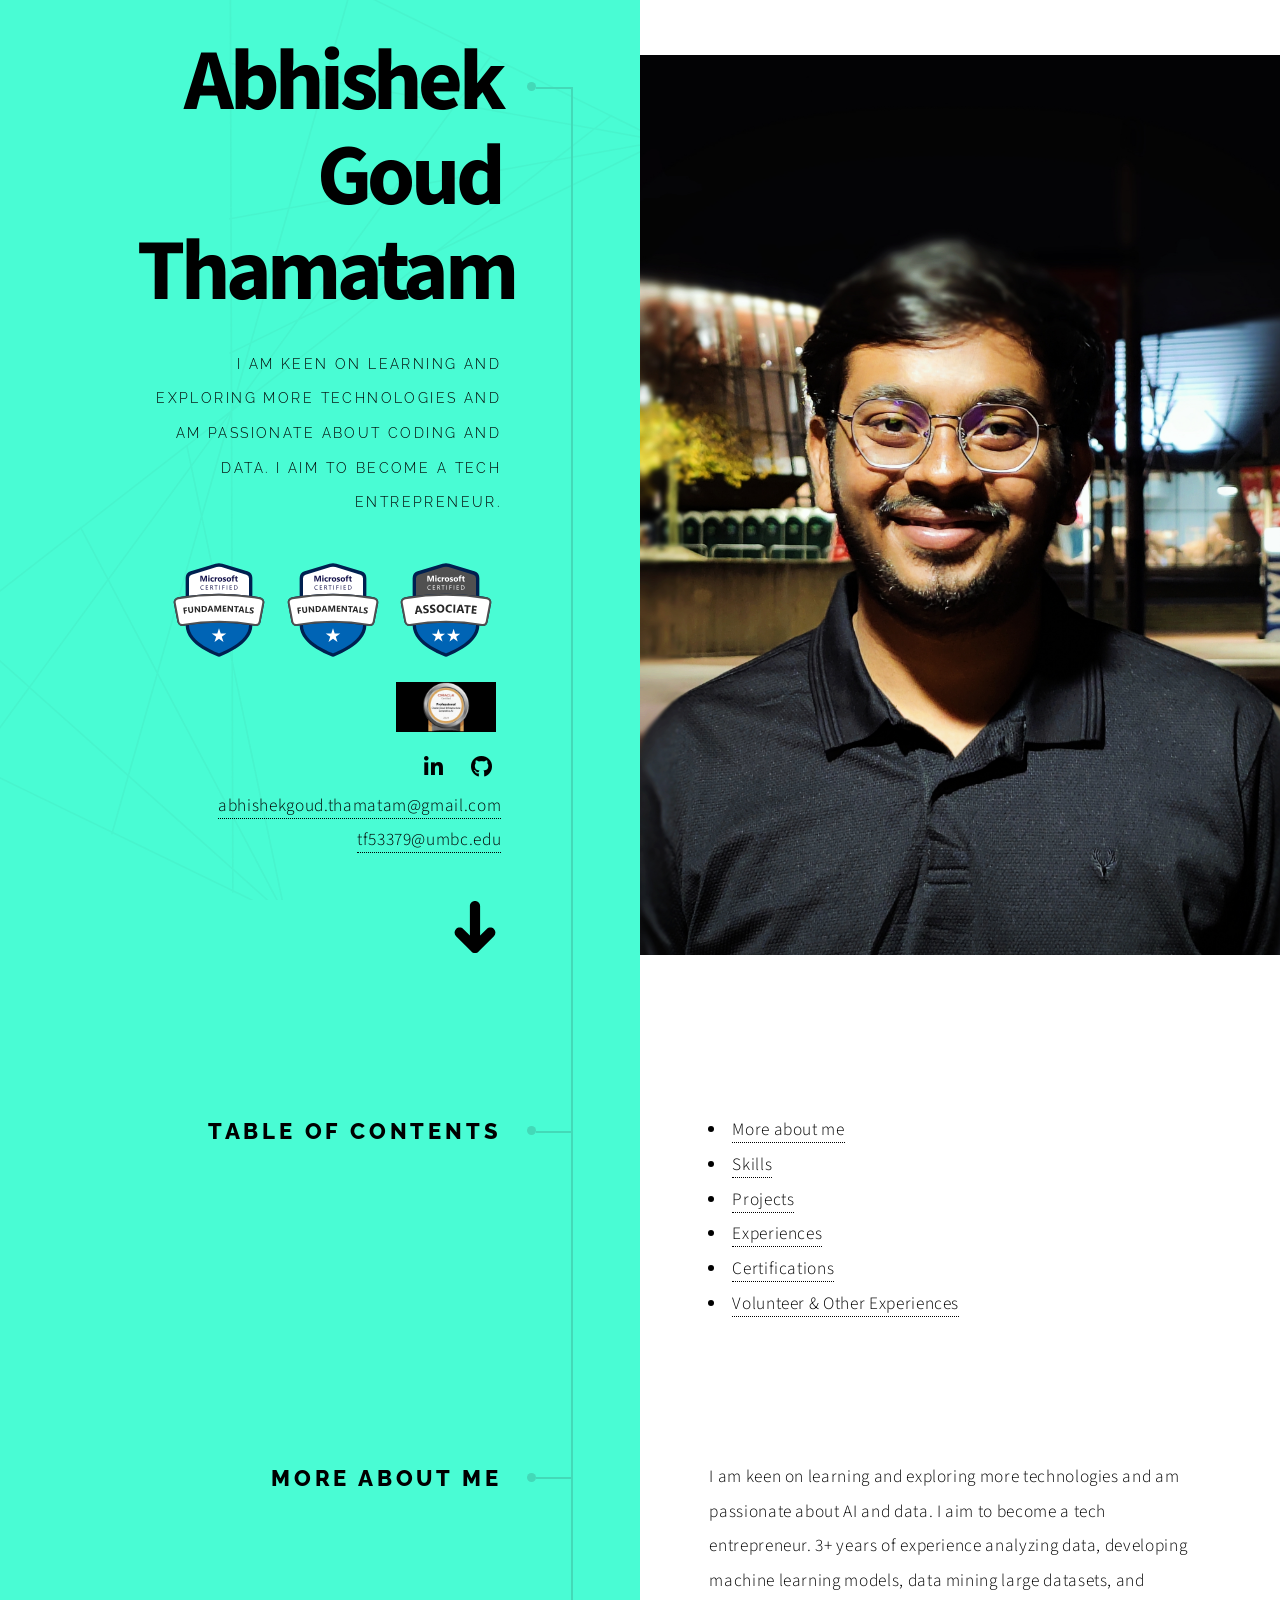
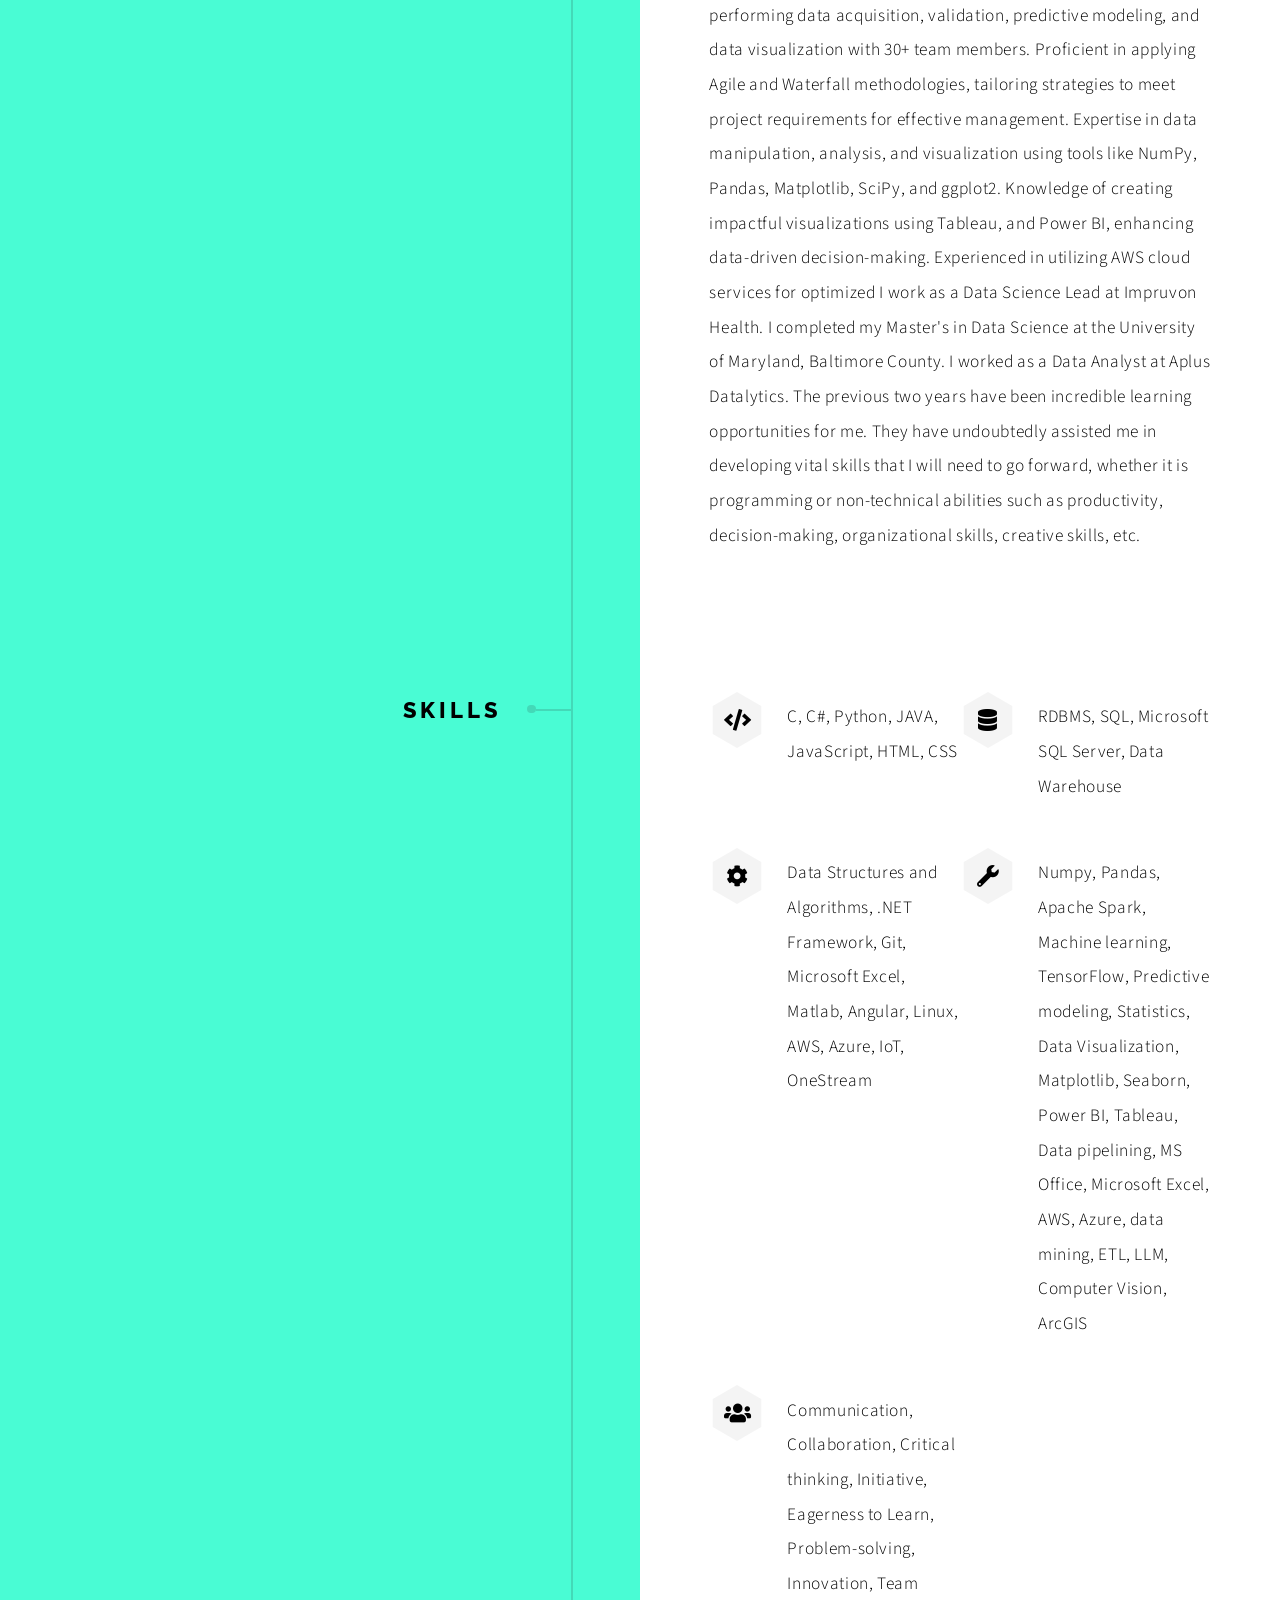
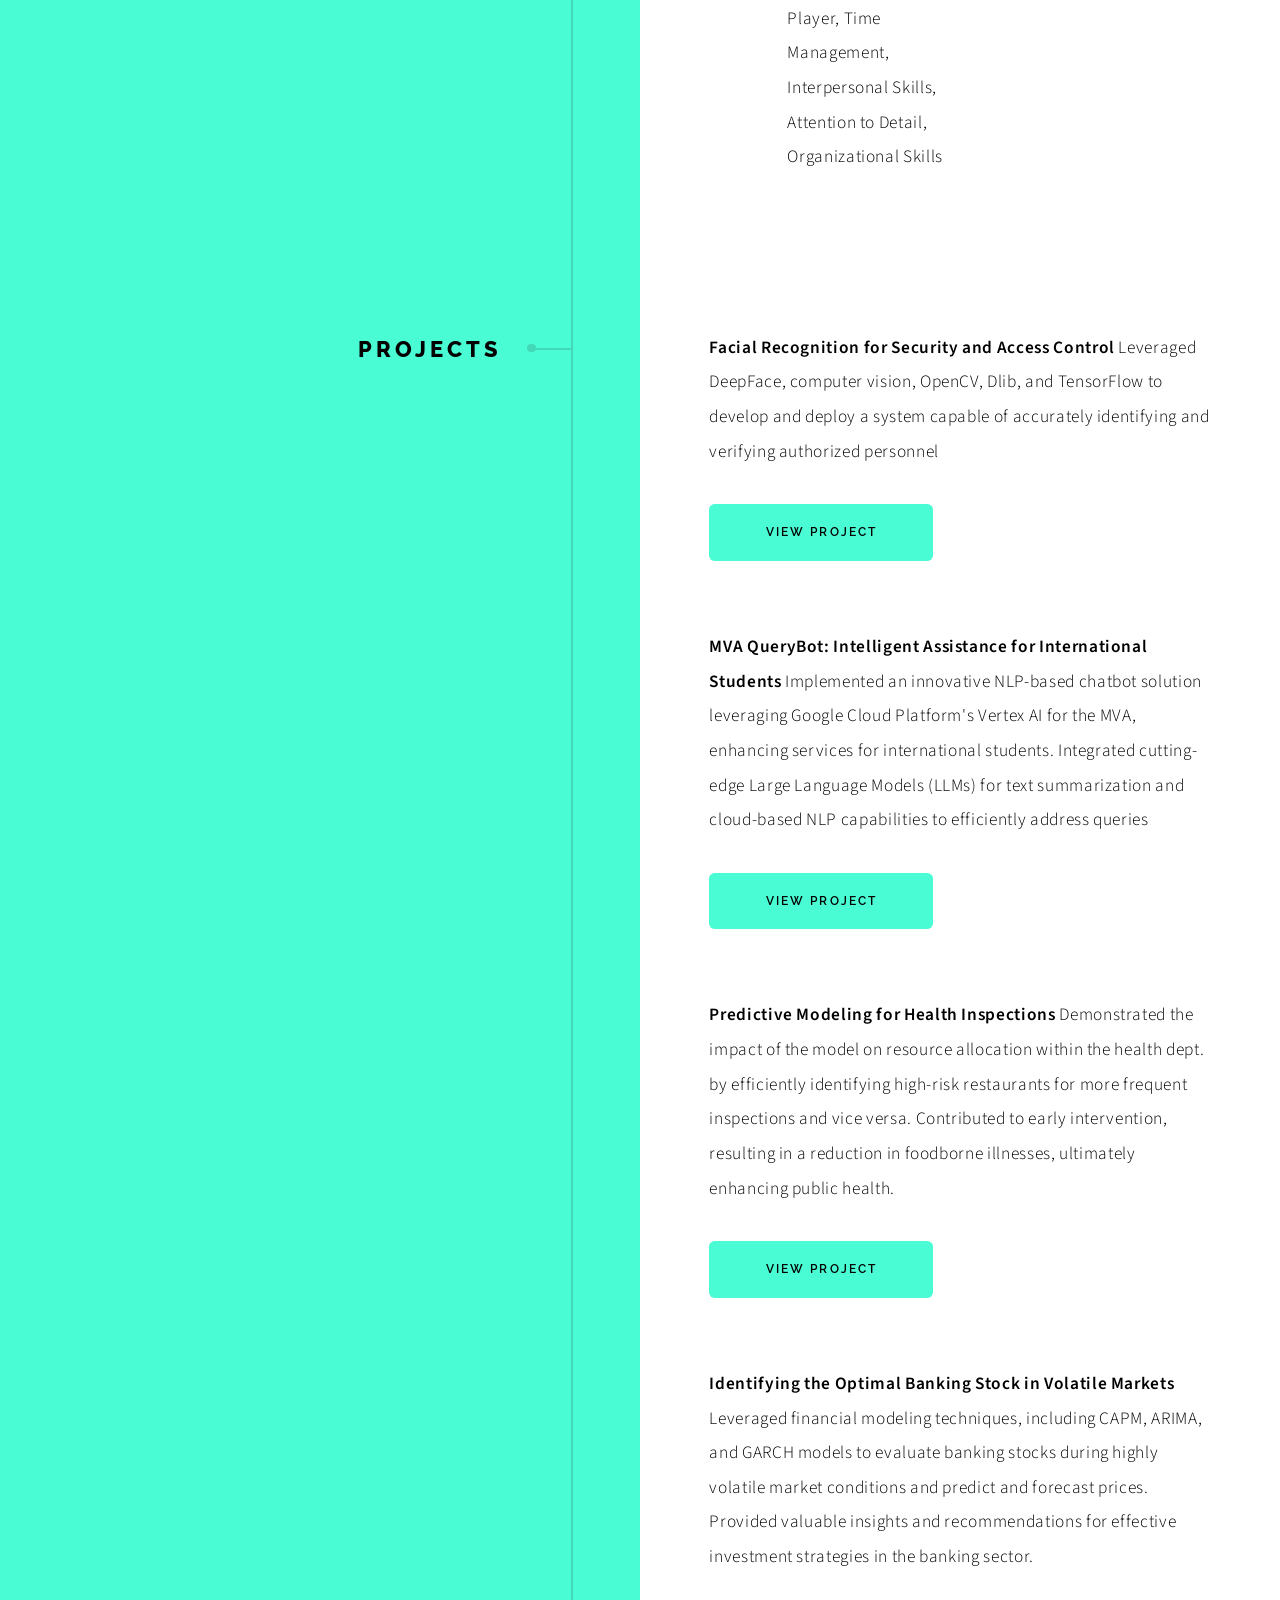
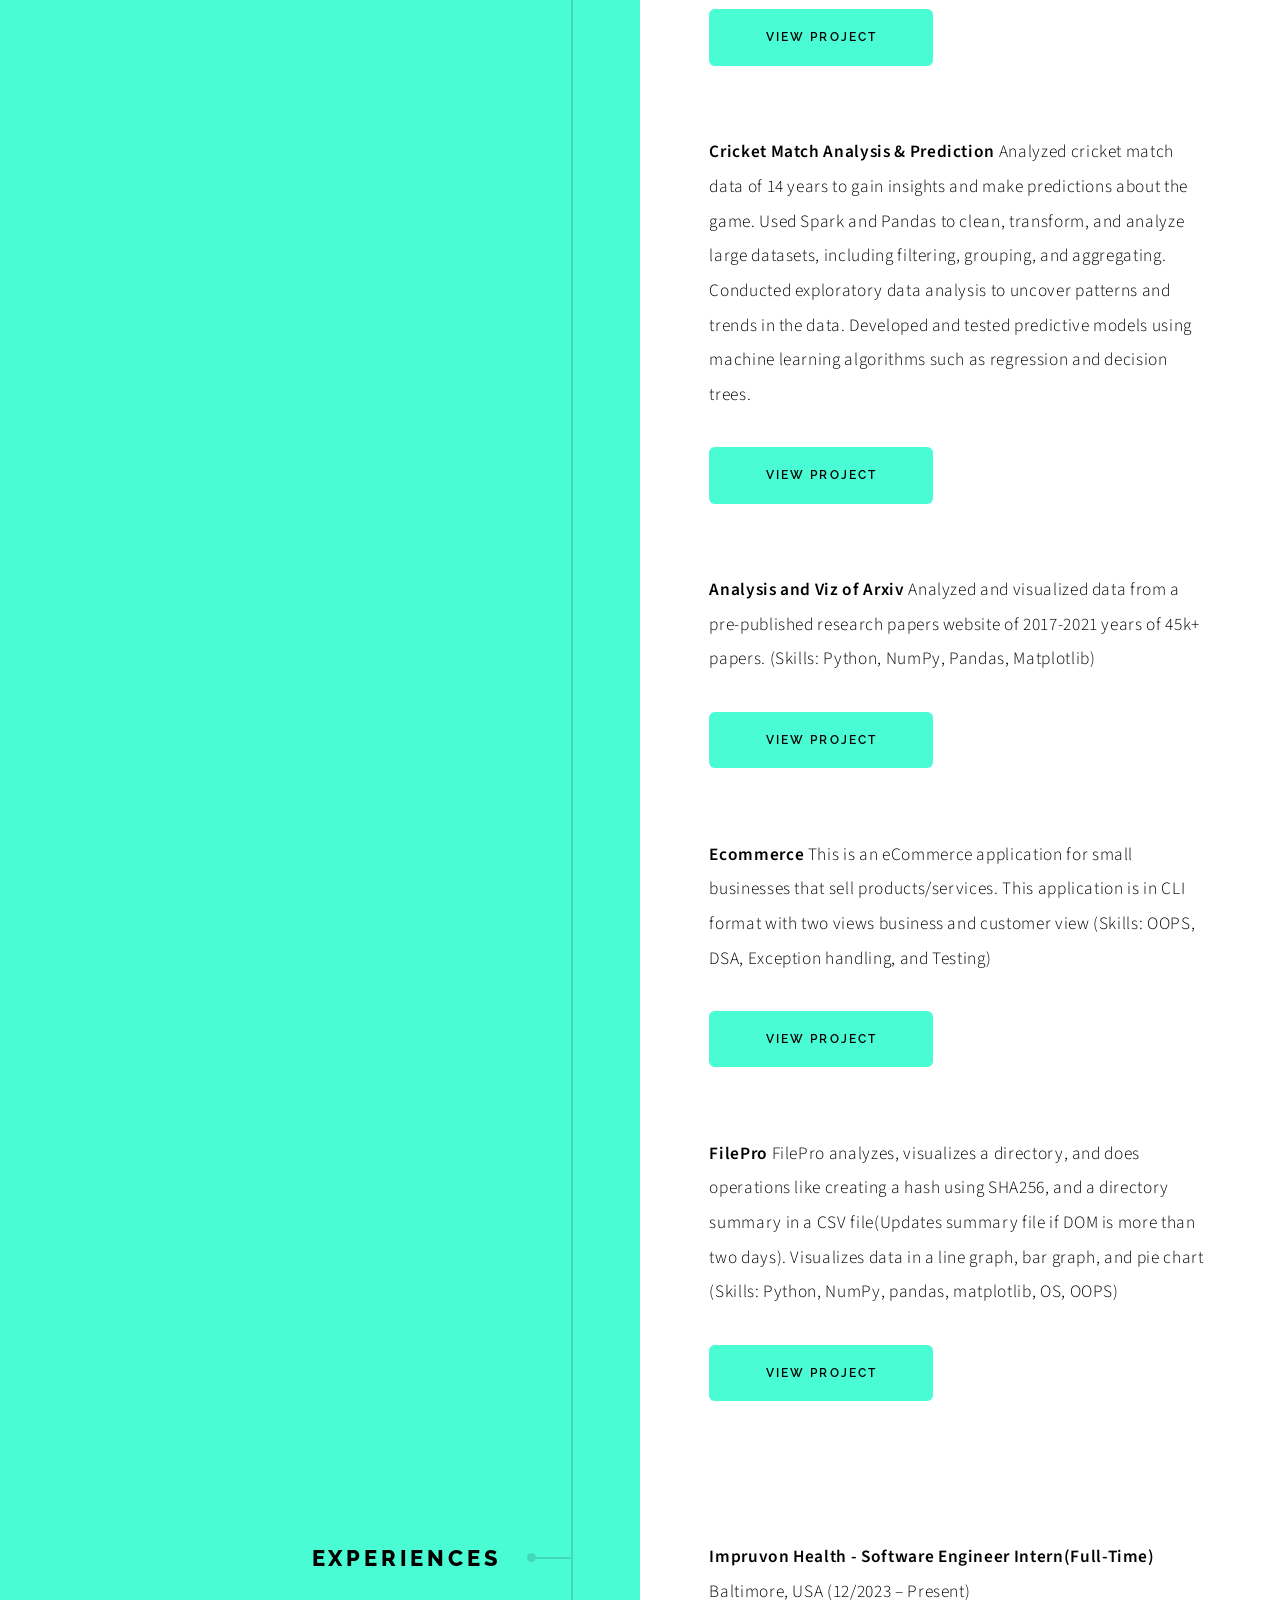
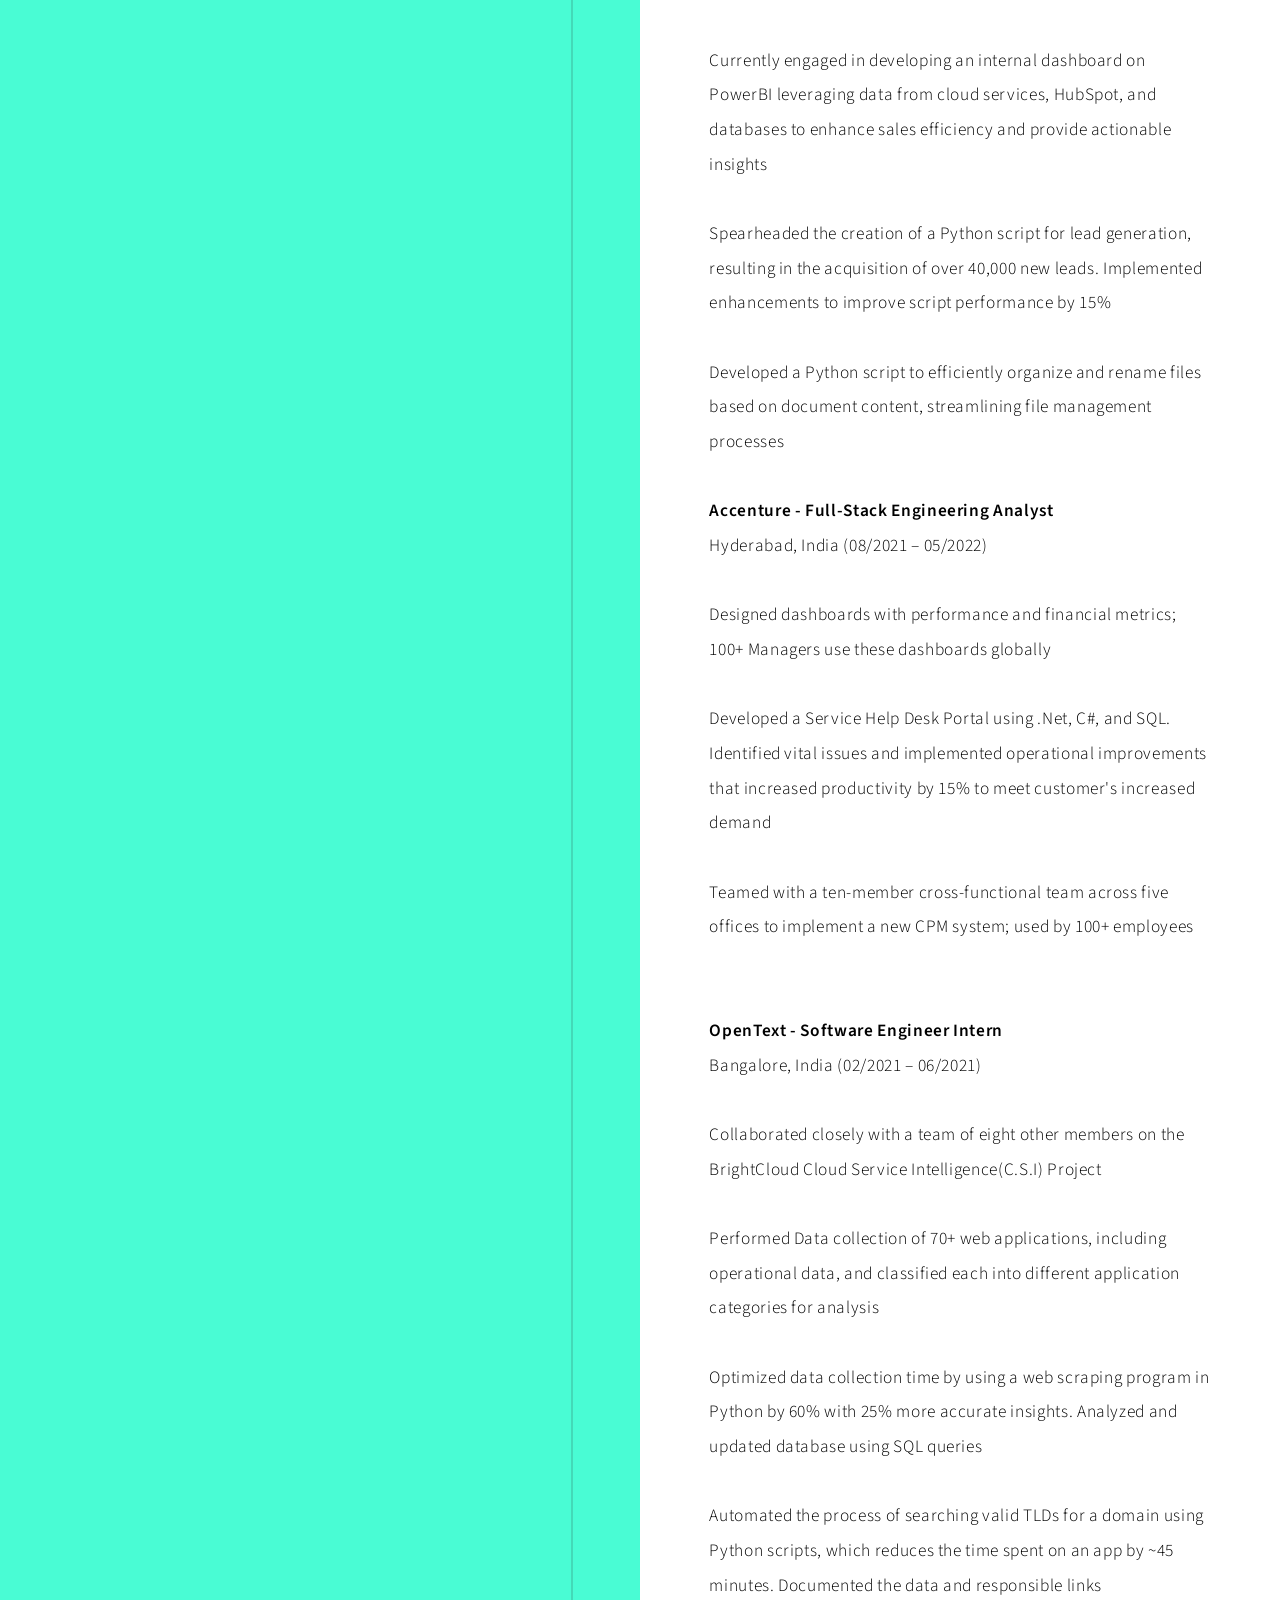
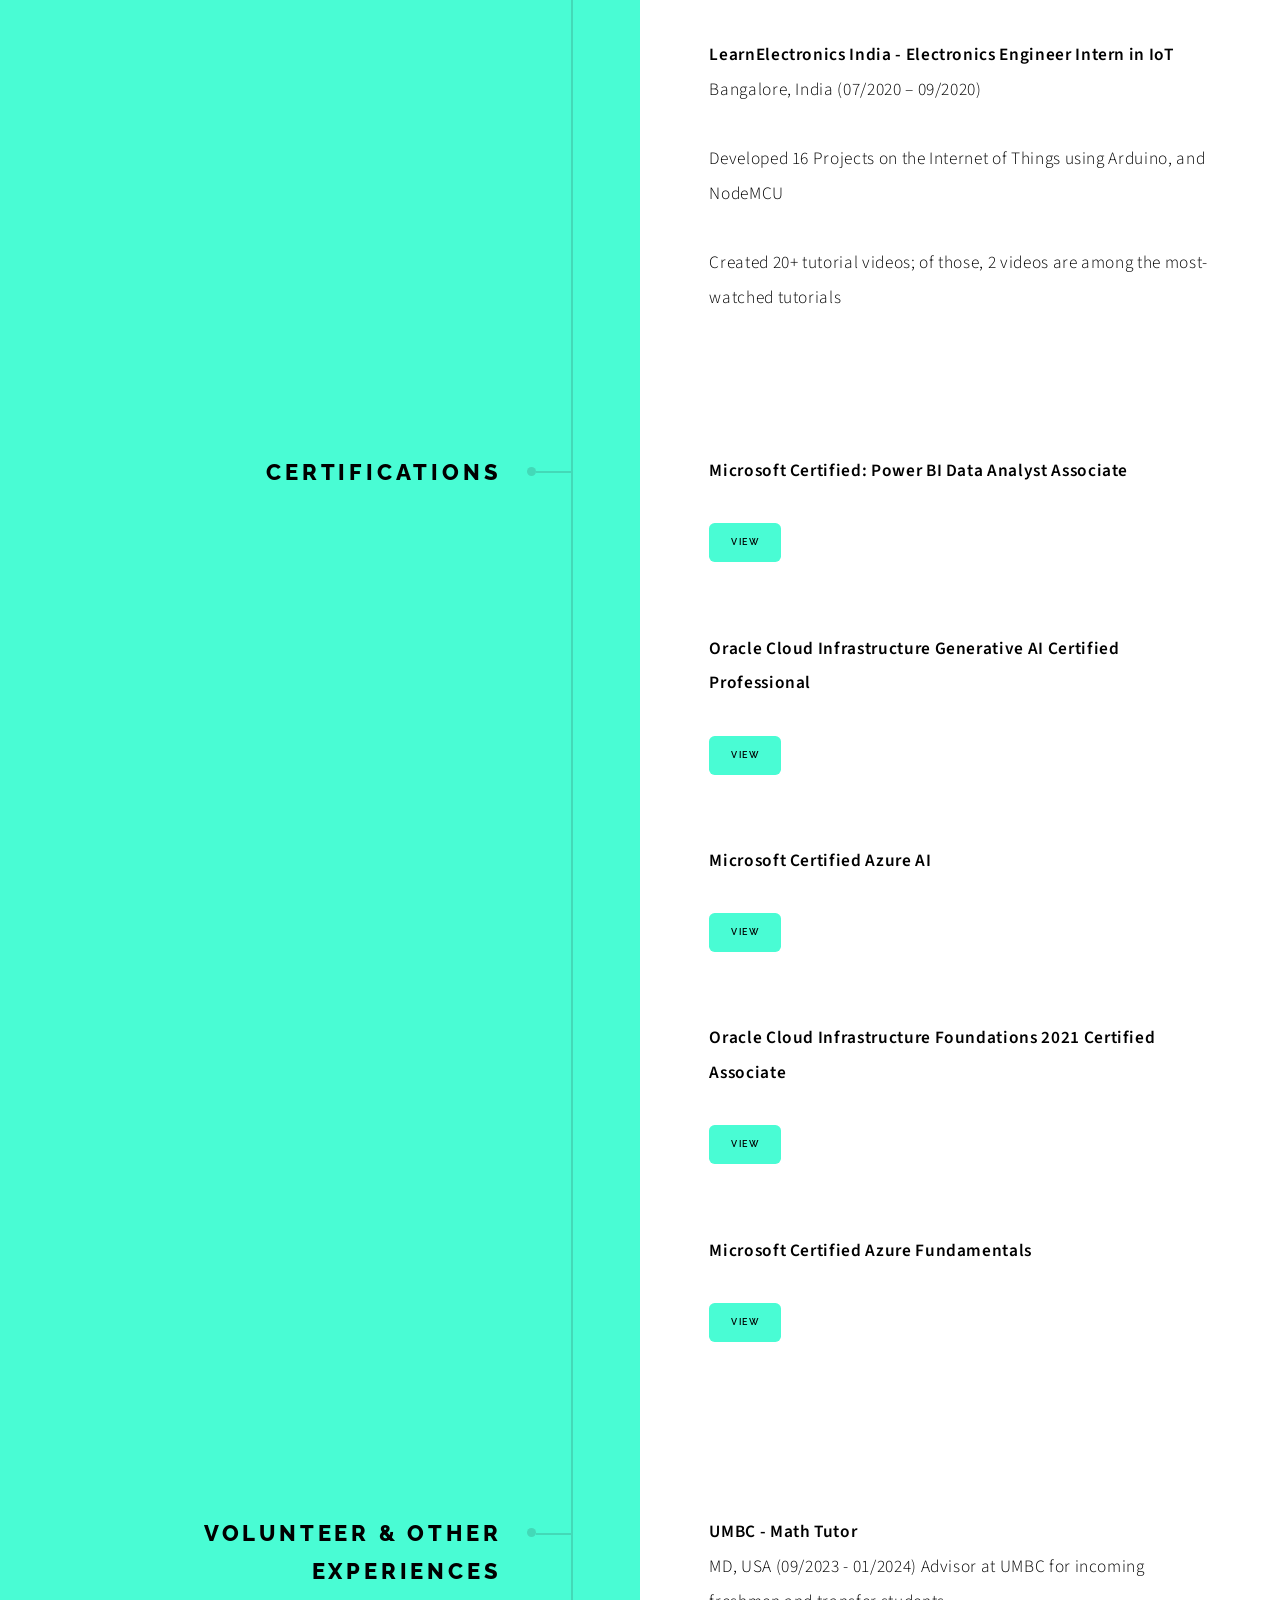
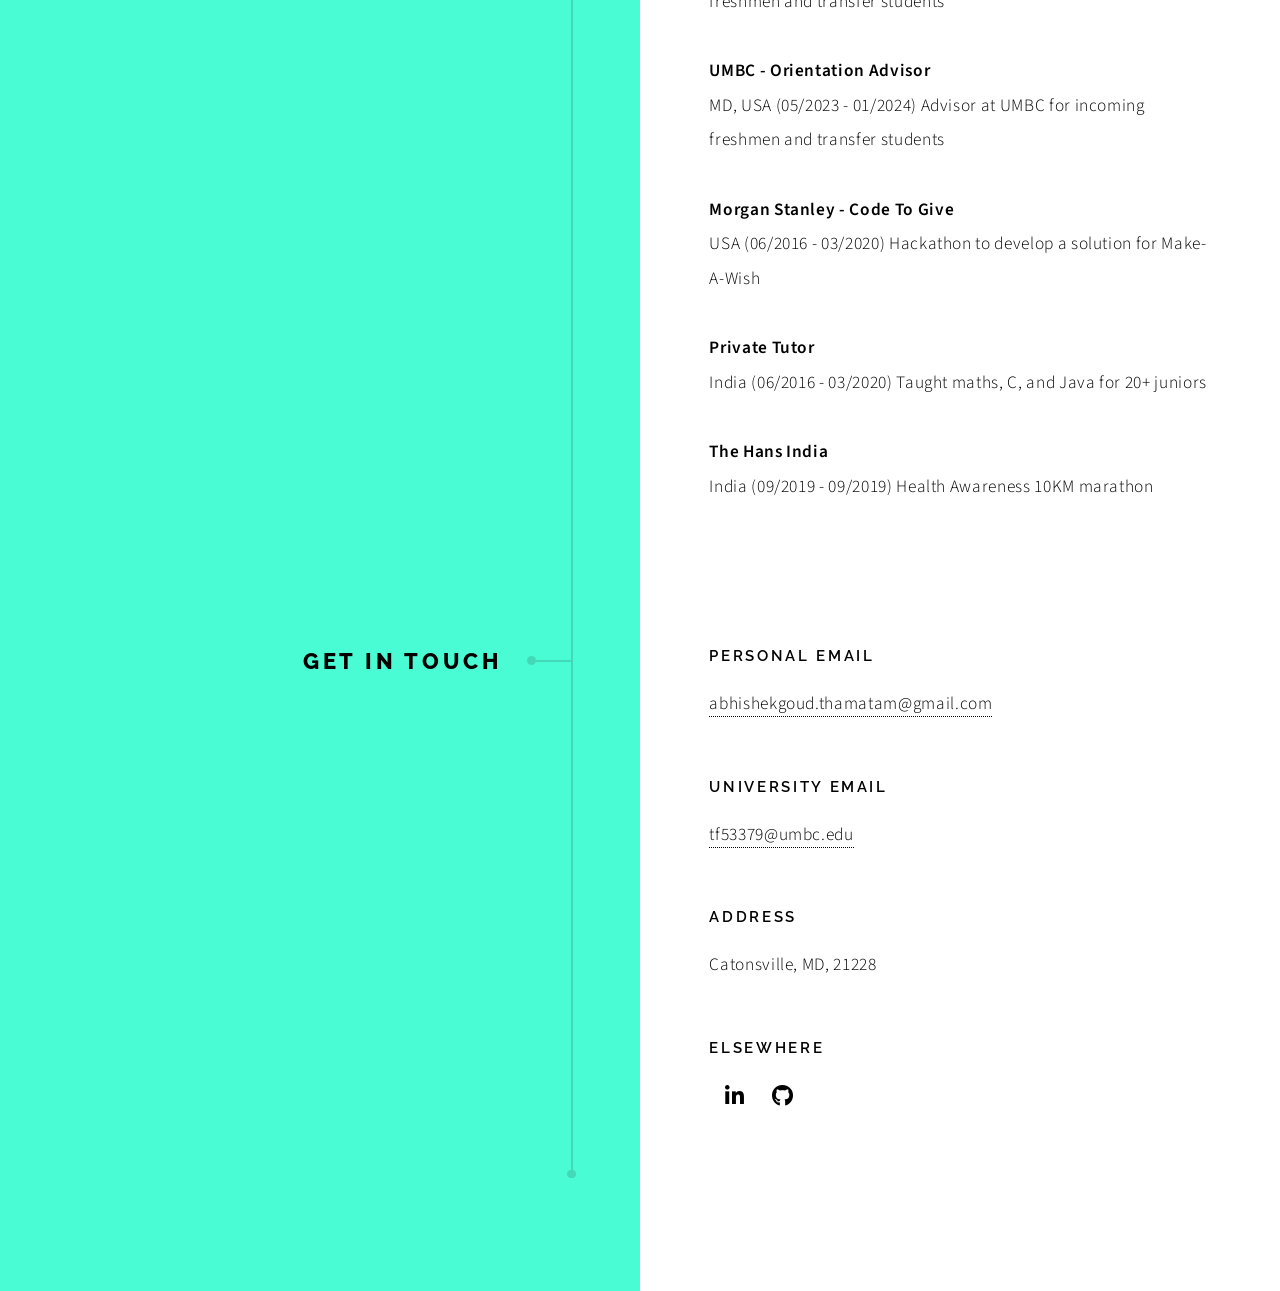
==== index.html @ 5daca240 "Update index.html" ====
<!DOCTYPE HTML>
<html>
	<head>
		<title>Abhishek Thamatam</title>
		<meta charset="utf-8" />
		<meta name="viewport" content="width=device-width, initial-scale=1, user-scalable=no" />
		<meta name="description" content="" />
		<meta name="keywords" content="" />
		<link rel="stylesheet" href="assets/css/main.css" />
		<style>
			.badges img {
				width: 100px; /* Adjust width as needed */
				height: auto; /* Maintain aspect ratio */
				margin: 5px; /* Space between badges */
			}
		</style>
	</head>
	<body class="is-preload">

		<!-- Wrapper -->
			<div id="wrapper">

				<!-- Intro -->
					<section class="intro">
						<header>
							<h1>Abhishek Goud Thamatam</h1>
							<p>I am keen on learning and exploring more technologies and am passionate about coding and data. I aim to become a tech entrepreneur. 
<be>
<div class="badges">
	<img src="images/AI badge.svg" alt="MS AI 900" class="badge">
	<img src="images/AZ 900 badge.svg" alt="MS AZ 900" class="badge">
	<img src="images/PowerBI.svg" alt="MS PL 300" class="badge">
	<img src="images/Oracle GenAI.jpg" alt="OCI GenAI" class="badge">
								
</div>
<ul class="icons">
	<li><a href="https://www.linkedin.com/in/t-abhishek-goud/" class="icon brands fa-linkedin-in"><span class="label">LinkedIn</span></a></li>
	<li><a href="https://github.com/abhishekgoud23" class="icon brands fa-github"><span class="label">GitHub</span></a></li>
	<li><a href="#"><span class="label">abhishekgoud.thamatam@gmail.com	</span></a></li>
	<li><a href="#"><span class="label">tf53379@umbc.edu</span></a></li>

</ul>
							<ul class="actions">
								<li><a href="#first" class="arrow scrolly"><span class="label">Next</span></a></li>
							</ul>
						</header>
						<div class="content">
							<span class="image fill" data-position="center"><img src="images/img.jpg" alt="" /></span>
						</div>
					</section>

				<!-- Index -->
		<section id="index">
			<header>
				<h2>Table of Contents</h2>
			</header>
			<div class="content">
				<ul>
					<li><a href="#first">More about me</a></li>
					<li><a href="#skills">Skills</a></li>
					<li><a href="#projects">Projects</a></li>
					<li><a href="#experience">Experiences</a></li>
					<li><a href="#certifications">Certifications</a></li>
					<li><a href="#volunteer">Volunteer & Other Experiences</a></li>
				</ul>
			</div>
		</section>

				<!-- Section -->
					<section id="first">
						<header>
							<h2>More about me</h2>
						</header>
						<div class="content">
							<p>I am keen on learning and exploring more technologies and am passionate about AI and data. I aim to become a tech entrepreneur. 

3+ years of experience analyzing data, developing machine learning models, data mining large datasets, and performing data acquisition, validation, predictive modeling, and data visualization with 30+ team members. Proficient in applying Agile and Waterfall methodologies, tailoring strategies to meet project requirements for effective management. Expertise in data manipulation, analysis, and visualization using tools like NumPy, Pandas, Matplotlib, SciPy, and ggplot2. Knowledge of creating impactful visualizations using Tableau, and Power BI, enhancing data-driven decision-making. Experienced in utilizing AWS cloud services for optimized

I work as a Data Science Lead at Impruvon Health. I completed my Master's in Data Science at the University of Maryland, Baltimore County. I worked as a Data Analyst at Aplus Datalytics. The previous two years have been incredible learning opportunities for me. They have undoubtedly assisted me in developing vital skills that I will need to go forward, whether it is programming or non-technical abilities such as productivity, decision-making, organizational skills, creative skills, etc.</p>
						</div>
					</section>

				<!-- Section -->
					<section id = "skills">
						<header>
							<h2>skills</h2>
						</header>
						<div class="content">
							<ul class="feature-icons">
								<li class="icon solid fa-code">C, C#, Python, JAVA, JavaScript, HTML, CSS</li>
								<li class="icon solid fa-database">RDBMS, SQL, Microsoft SQL Server, Data Warehouse</li>
								<li class="icon solid fa-cog">Data Structures and Algorithms, .NET Framework, Git, Microsoft Excel, Matlab, Angular, Linux, AWS, Azure, IoT, OneStream</li>
								<li class="icon solid fa-wrench">Numpy, Pandas, Apache Spark, Machine learning, TensorFlow, Predictive modeling, Statistics, Data Visualization, Matplotlib, Seaborn, Power BI, Tableau, Data pipelining, MS Office, Microsoft Excel, AWS, Azure, data mining, ETL, LLM, Computer Vision, ArcGIS
								</li>
								<li class="icon solid fa-users">Communication, Collaboration, Critical thinking, Initiative, Eagerness to Learn, Problem-solving, Innovation, Team Player, Time Management, Interpersonal Skills, Attention to Detail, Organizational Skills</li>
							</ul>
						</div>
					</section>


				<!-- Section -->
					<section id="projects">
						<header>
							<h2>Projects</h2>
						</header>
						<div class="content">
							<p><strong>Facial Recognition for Security and Access Control</strong> Leveraged DeepFace, computer vision, OpenCV, Dlib, and TensorFlow to develop and deploy a system capable of accurately identifying and verifying authorized personnel
								</p>
							<ul class="actions">
								<li><a href="https://github.com/abhishekgoud23/Facial-Recognition-for-Security-and-Access-Control" class="button primary large">View Project</a></li>
							</ul>
							<br>
							<p><strong>MVA QueryBot: Intelligent Assistance for International Students</strong> Implemented an innovative NLP-based chatbot solution leveraging Google Cloud Platform's Vertex AI for the MVA, enhancing services for international students. Integrated cutting-edge Large Language Models (LLMs) for text summarization and cloud-based NLP capabilities to efficiently address queries
								</p>
							<ul class="actions">
								<li><a href="https://docs.google.com/document/d/1zV5C5rLTp87HRQnSyHXkQYa5QyTHSCAy/edit?usp=sharing&ouid=113474301142150700763&rtpof=true&sd=true" class="button primary large">View Project</a></li>
							</ul>
							<br>
							<p><strong>Predictive Modeling for Health Inspections</strong> Demonstrated the impact of the model on resource allocation within the health dept. by efficiently identifying high-risk restaurants for more frequent inspections and vice versa. Contributed to early intervention, resulting in a reduction in foodborne illnesses, ultimately enhancing public health.
								</p>
							<ul class="actions">
								<li><a href="https://github.com/DATA-606-2023-FALL-TUESDAY/Thamatam_Abhishek" class="button primary large">View Project</a></li>
							</ul>
							<br>
							<p><strong>Identifying the Optimal Banking Stock in Volatile Markets</strong> Leveraged financial modeling techniques, including CAPM, ARIMA, and GARCH models to evaluate banking stocks during highly volatile market conditions and predict and forecast prices.
Provided valuable insights and recommendations for effective investment strategies in the banking sector.
								</p>
							<ul class="actions">
								<li><a href="https://github.com/abhishekgoud23/Optimal-Stocks-in-Volatile-Markets/tree/main" class="button primary large">View Project</a></li>
							</ul>
							<br>
							<p><strong>Cricket Match Analysis & Prediction</strong> Analyzed cricket match data of 14 years to gain insights and make predictions about the game. Used Spark and Pandas to clean, transform, and analyze large datasets, including filtering, grouping, and aggregating.
								Conducted exploratory data analysis to uncover patterns and trends in the data. Developed and tested predictive models using machine learning algorithms such as regression and decision trees.
								</p>
							<ul class="actions">
								<li><a href="https://github.com/abhishekgoud23/Match-prediction-and-analysis" class="button primary large">View Project</a></li>
							</ul>
							<br>
							<p><strong>Analysis and Viz of Arxiv</strong> Analyzed and visualized data from a pre-published research papers website of 2017-2021 years of 45k+ papers. (Skills: Python, NumPy, Pandas, Matplotlib)</p>
							<ul class="actions">
								<li><a href="https://github.com/abhishekgoud23/Python-Projects/tree/main/Analysis%20and%20Viz%20of%20Arxiv" class="button primary large">View Project</a></li>
							</ul>
							<br>
							<p><strong>Ecommerce</strong> This is an eCommerce application for small businesses that sell products/services. This application is in CLI format with two views business and customer view  (Skills: OOPS, DSA, Exception handling, and Testing)							</p>
							<ul class="actions">
								<li><a href="https://github.com/abhishekgoud23/Python-Projects/tree/main/Ecommerce" class="button primary large">View Project</a></li>
							</ul>
							<br>
							<p><strong>FilePro</strong> FilePro analyzes, visualizes a directory, and does operations like creating a hash using SHA256, and a directory summary in a CSV file(Updates summary file if DOM is more than two days). Visualizes data in a line graph, bar graph, and pie chart  (Skills: Python, NumPy, pandas, matplotlib, OS, OOPS)								</p>
							<ul class="actions">
								<li><a href="https://github.com/abhishekgoud23/Python-Projects/tree/main/FilePro" class="button primary large">View Project</a></li>
							</ul>
						</div>
					</section>
				<!-- Section -->
				<!-- exp -->
				<section id="experience">
					<header>
						<h2>Experiences</h2>
					</header>
					<div class="content">
						<p><strong>Impruvon Health - Software Engineer Intern(Full-Time)</strong><br> Baltimore, USA		(12/2023 – Present)
							<br><br>Currently engaged in developing an internal dashboard on PowerBI leveraging data from cloud services, HubSpot, and databases to enhance sales efficiency and provide actionable insights
							<br><br>Spearheaded the creation of a Python script for lead generation, resulting in the acquisition of over 40,000 new leads. Implemented enhancements to improve script performance by 15%
							<br><br>Developed a Python script to efficiently organize and rename files based on document content, streamlining file management processes
						<br>
						<p><strong>Accenture - Full-Stack Engineering Analyst</strong><br>Hyderabad, India		(08/2021 – 05/2022)
							<br><br>Designed dashboards with performance and financial metrics; 100+ Managers use these dashboards globally
							<br><br>Developed a Service Help Desk Portal using .Net, C#, and SQL. Identified vital issues and implemented operational improvements that increased productivity by 15% to meet customer's increased demand
							<br><br>Teamed with a ten-member cross-functional team across five offices to implement a new CPM system; used by 100+ employees							</p>
						<br>
						<p><strong>OpenText - Software Engineer Intern</strong><br>Bangalore, India		(02/2021 – 06/2021)
							<br><br>Collaborated closely with a team of eight other members on the BrightCloud Cloud Service Intelligence(C.S.I) Project
									<br><br>Performed Data collection of 70+ web applications, including operational data, and classified each into different application categories for analysis
									<br><br>Optimized data collection time by using a web scraping program in Python by 60% with 25% more accurate insights. Analyzed and updated database using SQL queries
									<br><br>Automated the process of searching valid TLDs for a domain using Python scripts, which reduces the time spent on an app by ~45 minutes.  Documented the data and responsible links

						<br>
						<p><strong>LearnElectronics India - Electronics Engineer Intern in IoT</strong><br>Bangalore, India		(07/2020 – 09/2020)
							<br><br>Developed 16 Projects on the Internet of Things using Arduino, and NodeMCU
									<br><br>Created 20+ tutorial videos; of those, 2 videos are among the most-watched tutorials
						<br>
					</div>
				</section>
			<!-- exp -->



				<section id="certifications">
					<header>
						<h2>Certifications</h2>
					</header>
					<div class="content">
						<p><strong>Microsoft Certified: Power BI Data Analyst Associate</strong>
							</p>
						<ul class="actions">
							<li><a href="https://learn.microsoft.com/api/credentials/share/en-us/TABHISHEKGOUD-1760/8B88D11D4BEEB4C5?sharingId=327C300577E64CCE" class="button primary small">View </a></li>
						</ul>
						<br>
						<p><strong>Oracle Cloud Infrastructure Generative AI Certified Professional </strong>
							</p>
						<ul class="actions">
							<li><a href="https://drive.google.com/file/d/10XMm5yv8wefDlhGjOHYNQX3Ly2e_-YRk/view?usp=sharing"  class="button primary small">View </a></li>
						</ul>
						<br>
						<p><strong>Microsoft Certified Azure AI</strong>
							</p>
						<ul class="actions">
							<li><a href="https://drive.google.com/file/d/1DV1JRO1Tme9G-MxD56iPRqP8JFkM9Bpa/view?usp=sharing" class="button primary small">View </a></li>
						</ul>
						<br>
						<p><strong>Oracle Cloud Infrastructure Foundations 2021 Certified Associate</strong>
							</p>
						<ul class="actions">
							<li><a href="https://drive.google.com/file/d/1u7EtUDSS61b_Er6gAgCCkbjJHehEJ9v0/view?usp=sharing" class="button primary small">View </a></li>
						</ul>
						<br>
						<p><strong>Microsoft Certified Azure Fundamentals</strong>
							</p>
						<ul class="actions">
							<li><a href="https://drive.google.com/file/d/1dpHxbSik2gFe1VaXyirgkB4eh_DvXVuT/view?usp=sharing" class="button primary small">View </a></li>
						</ul>
						<br>
					</div>
				</section>




				
			<!-- exp -->
			<section>
				<header id = "volunteer">
					<h2>VOLUNTEER & OTHER EXPERIENCES</h2>
				</header>
				<div class="content">
					<p><strong>UMBC - Math Tutor</strong><br>MD, USA 			(09/2023 - 01/2024)
						Advisor at UMBC for incoming freshmen and transfer students
					<br>
					<p><strong>UMBC - Orientation Advisor</strong><br>MD, USA 			(05/2023 - 01/2024)
						Advisor at UMBC for incoming freshmen and transfer students
					<br>
					<p><strong>Morgan Stanley - Code To Give</strong><br>USA		(06/2016 - 03/2020)
						Hackathon to develop a solution for Make-A-Wish

					<br>
					<p><strong>Private Tutor</strong><br>India		(06/2016 - 03/2020)
						Taught maths, C, and Java for 20+ juniors	
					<br>
					<p><strong>The Hans India</strong><br>India		(09/2019 - 09/2019)
						Health Awareness 10KM marathon
						<br>
				</div>
			</section>
		<!-- exp -->


				<!-- Section -->
					<section>
						<header>
							<h2>Get in touch</h2>
						</header>
						<div class="content">
						<footer>
							<ul class="items">
								<li>
									<h3>Personal Email</h3>
									<a href="abhishekgoud.thamatam@gmail.com">abhishekgoud.thamatam@gmail.com</a>
								</li>
								<li>
									<h3>University Email</h3>
									<a href="#">tf53379@umbc.edu</a>
								</li>
								
								<li>
									<h3>Address</h3>
									<span>Catonsville, MD, 21228</span>
								</li>
								<li>
									<h3>Elsewhere</h3>
									<ul class="icons">
										<li><a href="https://www.linkedin.com/in/t-abhishek-goud/" class="icon brands fa-linkedin-in"><span class="label">LinkedIn</span></a></li>
										<li><a href="https://github.com/abhishekgoud23" class="icon brands fa-github"><span class="label">GitHub</span></a></li>
									</ul>
								</li>
							</ul>
						</footer>
					</div>
					</section>


			</div>

		<!-- Scripts -->
			<script src="assets/js/jquery.min.js"></script>
			<script src="assets/js/jquery.scrolly.min.js"></script>
			<script src="assets/js/browser.min.js"></script>
			<script src="assets/js/breakpoints.min.js"></script>
			<script src="assets/js/util.js"></script>
			<script src="assets/js/main.js"></script>

	</body>
</html>
---- assets/css/main.css ----
@import url(fontawesome-all.min.css);
@import url("https://fonts.googleapis.com/css?family=Source+Sans+Pro:300,600,700,300i,600i,700i|Raleway:600,800");

/*
	Paradigm Shift by HTML5 UP
	html5up.net | @ajlkn
	Free for personal and commercial use under the CCA 3.0 license (html5up.net/license)
*/

html, body, div, span, applet, object,
iframe, h1, h2, h3, h4, h5, h6, p, blockquote,
pre, a, abbr, acronym, address, big, cite,
code, del, dfn, em, img, ins, kbd, q, s, samp,
small, strike, strong, sub, sup, tt, var, b,
u, i, center, dl, dt, dd, ol, ul, li, fieldset,
form, label, legend, table, caption, tbody,
tfoot, thead, tr, th, td, article, aside,
canvas, details, embed, figure, figcaption,
footer, header, hgroup, menu, nav, output, ruby,
section, summary, time, mark, audio, video {
	margin: 0;
	padding: 0;
	border: 0;
	font-size: 100%;
	font: inherit;
	vertical-align: baseline;}

article, aside, details, figcaption, figure,
footer, header, hgroup, menu, nav, section {
	display: block;}


	.badges img {
		width: 100px; /* Adjust width as needed */
		height: auto; /* Maintain aspect ratio */
		margin: 5px; /* Space between badges */
	}


body {
	line-height: 1;
}

ol, ul {
	list-style: none;
}

blockquote, q {
	quotes: none;
}

	blockquote:before, blockquote:after, q:before, q:after {
		content: '';
		content: none;
	}

table {
	border-collapse: collapse;
	border-spacing: 0;
}

body {
	-webkit-text-size-adjust: none;
}

mark {
	background-color: transparent;
	color: inherit;
}

input::-moz-focus-inner {
	border: 0;
	padding: 0;
}

input, select, textarea {
	-moz-appearance: none;
	-webkit-appearance: none;
	-ms-appearance: none;
	appearance: none;
}

/* Basic */

	@-ms-viewport {
		width: device-width;
	}

	body {
		-ms-overflow-style: scrollbar;
	}

	@media screen and (max-width: 480px) {

		html, body {
			min-width: 320px;
		}

	}

	html {
		box-sizing: border-box;
	}

	*, *:before, *:after {
		box-sizing: inherit;
	}

	html {
		overflow-x: hidden;
	}

	body {
		background: #ffffff;
		overflow-x: hidden;
	}

		body.is-preload *, body.is-preload *:before, body.is-preload *:after {
			-moz-animation: none !important;
			-webkit-animation: none !important;
			-ms-animation: none !important;
			animation: none !important;
			-moz-transition: none !important;
			-webkit-transition: none !important;
			-ms-transition: none !important;
			transition: none !important;
		}

/* Typography */

	html {
		font-size: 18pt;
	}

		@media screen and (max-width: 1920px) {

			html {
				font-size: 13pt;
			}

		}

		@media screen and (max-width: 1152px) {

			html {
				font-size: 14pt;
			}

		}

		@media screen and (max-width: 736px) {

			html {
				font-size: 12pt;
			}

		}

		@media screen and (max-width: 480px) {

			html {
				font-size: 11pt;
			}

		}

	body {
		background-color: #ffffff;
		color: #000000;
	}

	body, input, select, textarea {
		color: #000000;
		font-family: "Source Sans Pro", Helvetica, sans-serif;
		font-size: 1rem;
		font-weight: 300;
		letter-spacing: 0.0375em;
		line-height: 2;
	}

	a {
		-moz-transition: border-bottom-color 0.25s ease-in-out;
		-webkit-transition: border-bottom-color 0.25s ease-in-out;
		-ms-transition: border-bottom-color 0.25s ease-in-out;
		transition: border-bottom-color 0.25s ease-in-out;
		text-decoration: none;
		color: #000000;
		border-bottom: dotted 1px;
	}

		a:hover {
			text-decoration: none;
			border-bottom-color: transparent;
		}

	strong, b {
		font-weight: 600;
		color: #000000;
	}

	em, i {
		font-style: italic;
	}

	p {
		margin: 0 0 2rem 0;
	}

	h1, h2, h3, h4, h5, h6 {
		color: #000000;
		font-family: "Raleway", Helvetica, sans-serif;
		font-weight: 600;
		letter-spacing: 0.175em;
		line-height: 1.75;
		margin: 0 0 1.5rem 0;
		text-transform: uppercase;
	}

		h1 a, h2 a, h3 a, h4 a, h5 a, h6 a {
			color: inherit;
			text-decoration: none;
		}

	h1 {
		font-family: "Source Sans Pro", Helvetica, sans-serif;
		font-size: 5rem;
		font-weight: 700;
		letter-spacing: -0.05em;
		line-height: 1.1;
		margin: 0 0 1.5rem 0;
		text-transform: none;
	}

	h2 {
		font-size: 1.25rem;
		font-weight: 800;
		margin: 0 0 2rem 0;
	}

	h3 {
		font-size: 0.875rem;
	}

	h4 {
		font-size: 0.875rem;
	}

	h5 {
		font-size: 0.75rem;
	}

	h6 {
		font-size: 0.625rem;
	}

	@media screen and (max-width: 736px) {

		h1 {
			font-size: 4.5rem;
			line-height: 1.1;
		}

		h2 {
			font-size: 1.25rem;
			line-height: 1.7;
		}

		h3 {
			font-size: 0.9rem;
		}

		h4 {
			font-size: 0.75rem;
		}

		h5 {
			font-size: 0.675rem;
		}

	}

	@media screen and (max-width: 360px) {

		h1 {
			font-size: 3.75rem;
		}

		h2 {
			font-size: 1.125rem;
		}

		h3 {
			font-size: 0.8rem;
		}

		h4 {
			font-size: 0.675rem;
		}

		h5 {
			font-size: 0.675rem;
		}

	}

	sub {
		font-size: 0.8rem;
		position: relative;
		top: 0.5rem;
	}

	sup {
		font-size: 0.8rem;
		position: relative;
		top: -0.5rem;
	}

	blockquote {
		border-left: solid 0.5rem rgba(144, 144, 144, 0.25);
		font-style: italic;
		margin: 0 0 2rem 0;
		padding: 1rem 0 1rem 2rem;
	}

	code {
		background: rgba(144, 144, 144, 0.1);
		border-radius: 0.325rem;
		font-family: "Courier New", monospace;
		font-size: 0.9rem;
		margin: 0 0.25rem;
		padding: 0.25rem 0.65rem;
	}

	pre {
		-webkit-overflow-scrolling: touch;
		font-family: "Courier New", monospace;
		font-size: 0.9rem;
		margin: 0 0 2rem 0;
		width: 100%;
	}

		pre code {
			display: block;
			line-height: 1.75;
			padding: 1rem 1.5rem;
			overflow-x: auto;
		}

	hr {
		border: 0;
		border-bottom: solid 2px rgba(144, 144, 144, 0.25);
		margin: 3rem 0;
	}

		hr.major {
			margin: 5rem 0;
		}

		@media screen and (max-width: 736px) {

			hr.major {
				margin: 3rem 0;
			}

		}

/* Row */

	.row {
		display: flex;
		flex-wrap: wrap;
		box-sizing: border-box;
		align-items: stretch;
	}

		.row > * {
			box-sizing: border-box;
		}

		.row.gtr-uniform > * > :last-child {
			margin-bottom: 0;
		}

		.row.aln-left {
			justify-content: flex-start;
		}

		.row.aln-center {
			justify-content: center;
		}

		.row.aln-right {
			justify-content: flex-end;
		}

		.row.aln-top {
			align-items: flex-start;
		}

		.row.aln-middle {
			align-items: center;
		}

		.row.aln-bottom {
			align-items: flex-end;
		}

		.row > .imp {
			order: -1;
		}

		.row > .col-1 {
			width: 8.33333%;
		}

		.row > .off-1 {
			margin-left: 8.33333%;
		}

		.row > .col-2 {
			width: 16.66667%;
		}

		.row > .off-2 {
			margin-left: 16.66667%;
		}

		.row > .col-3 {
			width: 25%;
		}

		.row > .off-3 {
			margin-left: 25%;
		}

		.row > .col-4 {
			width: 33.33333%;
		}

		.row > .off-4 {
			margin-left: 33.33333%;
		}

		.row > .col-5 {
			width: 41.66667%;
		}

		.row > .off-5 {
			margin-left: 41.66667%;
		}

		.row > .col-6 {
			width: 50%;
		}

		.row > .off-6 {
			margin-left: 50%;
		}

		.row > .col-7 {
			width: 58.33333%;
		}

		.row > .off-7 {
			margin-left: 58.33333%;
		}

		.row > .col-8 {
			width: 66.66667%;
		}

		.row > .off-8 {
			margin-left: 66.66667%;
		}

		.row > .col-9 {
			width: 75%;
		}

		.row > .off-9 {
			margin-left: 75%;
		}

		.row > .col-10 {
			width: 83.33333%;
		}

		.row > .off-10 {
			margin-left: 83.33333%;
		}

		.row > .col-11 {
			width: 91.66667%;
		}

		.row > .off-11 {
			margin-left: 91.66667%;
		}

		.row > .col-12 {
			width: 100%;
		}

		.row > .off-12 {
			margin-left: 100%;
		}

		.row.gtr-0 {
			margin-top: 0;
			margin-left: 0rem;
		}

			.row.gtr-0 > * {
				padding: 0 0 0 0rem;
			}

			.row.gtr-0.gtr-uniform {
				margin-top: 0rem;
			}

				.row.gtr-0.gtr-uniform > * {
					padding-top: 0rem;
				}

		.row.gtr-25 {
			margin-top: 0;
			margin-left: -0.5rem;
		}

			.row.gtr-25 > * {
				padding: 0 0 0 0.5rem;
			}

			.row.gtr-25.gtr-uniform {
				margin-top: -0.5rem;
			}

				.row.gtr-25.gtr-uniform > * {
					padding-top: 0.5rem;
				}

		.row.gtr-50 {
			margin-top: 0;
			margin-left: -1rem;
		}

			.row.gtr-50 > * {
				padding: 0 0 0 1rem;
			}

			.row.gtr-50.gtr-uniform {
				margin-top: -1rem;
			}

				.row.gtr-50.gtr-uniform > * {
					padding-top: 1rem;
				}

		.row {
			margin-top: 0;
			margin-left: -2rem;
		}

			.row > * {
				padding: 0 0 0 2rem;
			}

			.row.gtr-uniform {
				margin-top: -2rem;
			}

				.row.gtr-uniform > * {
					padding-top: 2rem;
				}

		.row.gtr-150 {
			margin-top: 0;
			margin-left: -3rem;
		}

			.row.gtr-150 > * {
				padding: 0 0 0 3rem;
			}

			.row.gtr-150.gtr-uniform {
				margin-top: -3rem;
			}

				.row.gtr-150.gtr-uniform > * {
					padding-top: 3rem;
				}

		.row.gtr-200 {
			margin-top: 0;
			margin-left: -4rem;
		}

			.row.gtr-200 > * {
				padding: 0 0 0 4rem;
			}

			.row.gtr-200.gtr-uniform {
				margin-top: -4rem;
			}

				.row.gtr-200.gtr-uniform > * {
					padding-top: 4rem;
				}

		@media screen and (max-width: 1920px) {

			.row {
				display: flex;
				flex-wrap: wrap;
				box-sizing: border-box;
				align-items: stretch;
			}

				.row > * {
					box-sizing: border-box;
				}

				.row.gtr-uniform > * > :last-child {
					margin-bottom: 0;
				}

				.row.aln-left {
					justify-content: flex-start;
				}

				.row.aln-center {
					justify-content: center;
				}

				.row.aln-right {
					justify-content: flex-end;
				}

				.row.aln-top {
					align-items: flex-start;
				}

				.row.aln-middle {
					align-items: center;
				}

				.row.aln-bottom {
					align-items: flex-end;
				}

				.row > .imp-xlarge {
					order: -1;
				}

				.row > .col-1-xlarge {
					width: 8.33333%;
				}

				.row > .off-1-xlarge {
					margin-left: 8.33333%;
				}

				.row > .col-2-xlarge {
					width: 16.66667%;
				}

				.row > .off-2-xlarge {
					margin-left: 16.66667%;
				}

				.row > .col-3-xlarge {
					width: 25%;
				}

				.row > .off-3-xlarge {
					margin-left: 25%;
				}

				.row > .col-4-xlarge {
					width: 33.33333%;
				}

				.row > .off-4-xlarge {
					margin-left: 33.33333%;
				}

				.row > .col-5-xlarge {
					width: 41.66667%;
				}

				.row > .off-5-xlarge {
					margin-left: 41.66667%;
				}

				.row > .col-6-xlarge {
					width: 50%;
				}

				.row > .off-6-xlarge {
					margin-left: 50%;
				}

				.row > .col-7-xlarge {
					width: 58.33333%;
				}

				.row > .off-7-xlarge {
					margin-left: 58.33333%;
				}

				.row > .col-8-xlarge {
					width: 66.66667%;
				}

				.row > .off-8-xlarge {
					margin-left: 66.66667%;
				}

				.row > .col-9-xlarge {
					width: 75%;
				}

				.row > .off-9-xlarge {
					margin-left: 75%;
				}

				.row > .col-10-xlarge {
					width: 83.33333%;
				}

				.row > .off-10-xlarge {
					margin-left: 83.33333%;
				}

				.row > .col-11-xlarge {
					width: 91.66667%;
				}

				.row > .off-11-xlarge {
					margin-left: 91.66667%;
				}

				.row > .col-12-xlarge {
					width: 100%;
				}

				.row > .off-12-xlarge {
					margin-left: 100%;
				}

				.row.gtr-0 {
					margin-top: 0;
					margin-left: 0rem;
				}

					.row.gtr-0 > * {
						padding: 0 0 0 0rem;
					}

					.row.gtr-0.gtr-uniform {
						margin-top: 0rem;
					}

						.row.gtr-0.gtr-uniform > * {
							padding-top: 0rem;
						}

				.row.gtr-25 {
					margin-top: 0;
					margin-left: -0.5rem;
				}

					.row.gtr-25 > * {
						padding: 0 0 0 0.5rem;
					}

					.row.gtr-25.gtr-uniform {
						margin-top: -0.5rem;
					}

						.row.gtr-25.gtr-uniform > * {
							padding-top: 0.5rem;
						}

				.row.gtr-50 {
					margin-top: 0;
					margin-left: -1rem;
				}

					.row.gtr-50 > * {
						padding: 0 0 0 1rem;
					}

					.row.gtr-50.gtr-uniform {
						margin-top: -1rem;
					}

						.row.gtr-50.gtr-uniform > * {
							padding-top: 1rem;
						}

				.row {
					margin-top: 0;
					margin-left: -2rem;
				}

					.row > * {
						padding: 0 0 0 2rem;
					}

					.row.gtr-uniform {
						margin-top: -2rem;
					}

						.row.gtr-uniform > * {
							padding-top: 2rem;
						}

				.row.gtr-150 {
					margin-top: 0;
					margin-left: -3rem;
				}

					.row.gtr-150 > * {
						padding: 0 0 0 3rem;
					}

					.row.gtr-150.gtr-uniform {
						margin-top: -3rem;
					}

						.row.gtr-150.gtr-uniform > * {
							padding-top: 3rem;
						}

				.row.gtr-200 {
					margin-top: 0;
					margin-left: -4rem;
				}

					.row.gtr-200 > * {
						padding: 0 0 0 4rem;
					}

					.row.gtr-200.gtr-uniform {
						margin-top: -4rem;
					}

						.row.gtr-200.gtr-uniform > * {
							padding-top: 4rem;
						}

		}

		@media screen and (max-width: 1280px) {

			.row {
				display: flex;
				flex-wrap: wrap;
				box-sizing: border-box;
				align-items: stretch;
			}

				.row > * {
					box-sizing: border-box;
				}

				.row.gtr-uniform > * > :last-child {
					margin-bottom: 0;
				}

				.row.aln-left {
					justify-content: flex-start;
				}

				.row.aln-center {
					justify-content: center;
				}

				.row.aln-right {
					justify-content: flex-end;
				}

				.row.aln-top {
					align-items: flex-start;
				}

				.row.aln-middle {
					align-items: center;
				}

				.row.aln-bottom {
					align-items: flex-end;
				}

				.row > .imp-large {
					order: -1;
				}

				.row > .col-1-large {
					width: 8.33333%;
				}

				.row > .off-1-large {
					margin-left: 8.33333%;
				}

				.row > .col-2-large {
					width: 16.66667%;
				}

				.row > .off-2-large {
					margin-left: 16.66667%;
				}

				.row > .col-3-large {
					width: 25%;
				}

				.row > .off-3-large {
					margin-left: 25%;
				}

				.row > .col-4-large {
					width: 33.33333%;
				}

				.row > .off-4-large {
					margin-left: 33.33333%;
				}

				.row > .col-5-large {
					width: 41.66667%;
				}

				.row > .off-5-large {
					margin-left: 41.66667%;
				}

				.row > .col-6-large {
					width: 50%;
				}

				.row > .off-6-large {
					margin-left: 50%;
				}

				.row > .col-7-large {
					width: 58.33333%;
				}

				.row > .off-7-large {
					margin-left: 58.33333%;
				}

				.row > .col-8-large {
					width: 66.66667%;
				}

				.row > .off-8-large {
					margin-left: 66.66667%;
				}

				.row > .col-9-large {
					width: 75%;
				}

				.row > .off-9-large {
					margin-left: 75%;
				}

				.row > .col-10-large {
					width: 83.33333%;
				}

				.row > .off-10-large {
					margin-left: 83.33333%;
				}

				.row > .col-11-large {
					width: 91.66667%;
				}

				.row > .off-11-large {
					margin-left: 91.66667%;
				}

				.row > .col-12-large {
					width: 100%;
				}

				.row > .off-12-large {
					margin-left: 100%;
				}

				.row.gtr-0 {
					margin-top: 0;
					margin-left: 0rem;
				}

					.row.gtr-0 > * {
						padding: 0 0 0 0rem;
					}

					.row.gtr-0.gtr-uniform {
						margin-top: 0rem;
					}

						.row.gtr-0.gtr-uniform > * {
							padding-top: 0rem;
						}

				.row.gtr-25 {
					margin-top: 0;
					margin-left: -0.375rem;
				}

					.row.gtr-25 > * {
						padding: 0 0 0 0.375rem;
					}

					.row.gtr-25.gtr-uniform {
						margin-top: -0.375rem;
					}

						.row.gtr-25.gtr-uniform > * {
							padding-top: 0.375rem;
						}

				.row.gtr-50 {
					margin-top: 0;
					margin-left: -0.75rem;
				}

					.row.gtr-50 > * {
						padding: 0 0 0 0.75rem;
					}

					.row.gtr-50.gtr-uniform {
						margin-top: -0.75rem;
					}

						.row.gtr-50.gtr-uniform > * {
							padding-top: 0.75rem;
						}

				.row {
					margin-top: 0;
					margin-left: -1.5rem;
				}

					.row > * {
						padding: 0 0 0 1.5rem;
					}

					.row.gtr-uniform {
						margin-top: -1.5rem;
					}

						.row.gtr-uniform > * {
							padding-top: 1.5rem;
						}

				.row.gtr-150 {
					margin-top: 0;
					margin-left: -2.25rem;
				}

					.row.gtr-150 > * {
						padding: 0 0 0 2.25rem;
					}

					.row.gtr-150.gtr-uniform {
						margin-top: -2.25rem;
					}

						.row.gtr-150.gtr-uniform > * {
							padding-top: 2.25rem;
						}

				.row.gtr-200 {
					margin-top: 0;
					margin-left: -3rem;
				}

					.row.gtr-200 > * {
						padding: 0 0 0 3rem;
					}

					.row.gtr-200.gtr-uniform {
						margin-top: -3rem;
					}

						.row.gtr-200.gtr-uniform > * {
							padding-top: 3rem;
						}

		}

		@media screen and (max-width: 1152px) {

			.row {
				display: flex;
				flex-wrap: wrap;
				box-sizing: border-box;
				align-items: stretch;
			}

				.row > * {
					box-sizing: border-box;
				}

				.row.gtr-uniform > * > :last-child {
					margin-bottom: 0;
				}

				.row.aln-left {
					justify-content: flex-start;
				}

				.row.aln-center {
					justify-content: center;
				}

				.row.aln-right {
					justify-content: flex-end;
				}

				.row.aln-top {
					align-items: flex-start;
				}

				.row.aln-middle {
					align-items: center;
				}

				.row.aln-bottom {
					align-items: flex-end;
				}

				.row > .imp-medium {
					order: -1;
				}

				.row > .col-1-medium {
					width: 8.33333%;
				}

				.row > .off-1-medium {
					margin-left: 8.33333%;
				}

				.row > .col-2-medium {
					width: 16.66667%;
				}

				.row > .off-2-medium {
					margin-left: 16.66667%;
				}

				.row > .col-3-medium {
					width: 25%;
				}

				.row > .off-3-medium {
					margin-left: 25%;
				}

				.row > .col-4-medium {
					width: 33.33333%;
				}

				.row > .off-4-medium {
					margin-left: 33.33333%;
				}

				.row > .col-5-medium {
					width: 41.66667%;
				}

				.row > .off-5-medium {
					margin-left: 41.66667%;
				}

				.row > .col-6-medium {
					width: 50%;
				}

				.row > .off-6-medium {
					margin-left: 50%;
				}

				.row > .col-7-medium {
					width: 58.33333%;
				}

				.row > .off-7-medium {
					margin-left: 58.33333%;
				}

				.row > .col-8-medium {
					width: 66.66667%;
				}

				.row > .off-8-medium {
					margin-left: 66.66667%;
				}

				.row > .col-9-medium {
					width: 75%;
				}

				.row > .off-9-medium {
					margin-left: 75%;
				}

				.row > .col-10-medium {
					width: 83.33333%;
				}

				.row > .off-10-medium {
					margin-left: 83.33333%;
				}

				.row > .col-11-medium {
					width: 91.66667%;
				}

				.row > .off-11-medium {
					margin-left: 91.66667%;
				}

				.row > .col-12-medium {
					width: 100%;
				}

				.row > .off-12-medium {
					margin-left: 100%;
				}

				.row.gtr-0 {
					margin-top: 0;
					margin-left: 0rem;
				}

					.row.gtr-0 > * {
						padding: 0 0 0 0rem;
					}

					.row.gtr-0.gtr-uniform {
						margin-top: 0rem;
					}

						.row.gtr-0.gtr-uniform > * {
							padding-top: 0rem;
						}

				.row.gtr-25 {
					margin-top: 0;
					margin-left: -0.375rem;
				}

					.row.gtr-25 > * {
						padding: 0 0 0 0.375rem;
					}

					.row.gtr-25.gtr-uniform {
						margin-top: -0.375rem;
					}

						.row.gtr-25.gtr-uniform > * {
							padding-top: 0.375rem;
						}

				.row.gtr-50 {
					margin-top: 0;
					margin-left: -0.75rem;
				}

					.row.gtr-50 > * {
						padding: 0 0 0 0.75rem;
					}

					.row.gtr-50.gtr-uniform {
						margin-top: -0.75rem;
					}

						.row.gtr-50.gtr-uniform > * {
							padding-top: 0.75rem;
						}

				.row {
					margin-top: 0;
					margin-left: -1.5rem;
				}

					.row > * {
						padding: 0 0 0 1.5rem;
					}

					.row.gtr-uniform {
						margin-top: -1.5rem;
					}

						.row.gtr-uniform > * {
							padding-top: 1.5rem;
						}

				.row.gtr-150 {
					margin-top: 0;
					margin-left: -2.25rem;
				}

					.row.gtr-150 > * {
						padding: 0 0 0 2.25rem;
					}

					.row.gtr-150.gtr-uniform {
						margin-top: -2.25rem;
					}

						.row.gtr-150.gtr-uniform > * {
							padding-top: 2.25rem;
						}

				.row.gtr-200 {
					margin-top: 0;
					margin-left: -3rem;
				}

					.row.gtr-200 > * {
						padding: 0 0 0 3rem;
					}

					.row.gtr-200.gtr-uniform {
						margin-top: -3rem;
					}

						.row.gtr-200.gtr-uniform > * {
							padding-top: 3rem;
						}

		}

		@media screen and (max-width: 736px) {

			.row {
				display: flex;
				flex-wrap: wrap;
				box-sizing: border-box;
				align-items: stretch;
			}

				.row > * {
					box-sizing: border-box;
				}

				.row.gtr-uniform > * > :last-child {
					margin-bottom: 0;
				}

				.row.aln-left {
					justify-content: flex-start;
				}

				.row.aln-center {
					justify-content: center;
				}

				.row.aln-right {
					justify-content: flex-end;
				}

				.row.aln-top {
					align-items: flex-start;
				}

				.row.aln-middle {
					align-items: center;
				}

				.row.aln-bottom {
					align-items: flex-end;
				}

				.row > .imp-small {
					order: -1;
				}

				.row > .col-1-small {
					width: 8.33333%;
				}

				.row > .off-1-small {
					margin-left: 8.33333%;
				}

				.row > .col-2-small {
					width: 16.66667%;
				}

				.row > .off-2-small {
					margin-left: 16.66667%;
				}

				.row > .col-3-small {
					width: 25%;
				}

				.row > .off-3-small {
					margin-left: 25%;
				}

				.row > .col-4-small {
					width: 33.33333%;
				}

				.row > .off-4-small {
					margin-left: 33.33333%;
				}

				.row > .col-5-small {
					width: 41.66667%;
				}

				.row > .off-5-small {
					margin-left: 41.66667%;
				}

				.row > .col-6-small {
					width: 50%;
				}

				.row > .off-6-small {
					margin-left: 50%;
				}

				.row > .col-7-small {
					width: 58.33333%;
				}

				.row > .off-7-small {
					margin-left: 58.33333%;
				}

				.row > .col-8-small {
					width: 66.66667%;
				}

				.row > .off-8-small {
					margin-left: 66.66667%;
				}

				.row > .col-9-small {
					width: 75%;
				}

				.row > .off-9-small {
					margin-left: 75%;
				}

				.row > .col-10-small {
					width: 83.33333%;
				}

				.row > .off-10-small {
					margin-left: 83.33333%;
				}

				.row > .col-11-small {
					width: 91.66667%;
				}

				.row > .off-11-small {
					margin-left: 91.66667%;
				}

				.row > .col-12-small {
					width: 100%;
				}

				.row > .off-12-small {
					margin-left: 100%;
				}

				.row.gtr-0 {
					margin-top: 0;
					margin-left: 0rem;
				}

					.row.gtr-0 > * {
						padding: 0 0 0 0rem;
					}

					.row.gtr-0.gtr-uniform {
						margin-top: 0rem;
					}

						.row.gtr-0.gtr-uniform > * {
							padding-top: 0rem;
						}

				.row.gtr-25 {
					margin-top: 0;
					margin-left: -0.3125rem;
				}

					.row.gtr-25 > * {
						padding: 0 0 0 0.3125rem;
					}

					.row.gtr-25.gtr-uniform {
						margin-top: -0.3125rem;
					}

						.row.gtr-25.gtr-uniform > * {
							padding-top: 0.3125rem;
						}

				.row.gtr-50 {
					margin-top: 0;
					margin-left: -0.625rem;
				}

					.row.gtr-50 > * {
						padding: 0 0 0 0.625rem;
					}

					.row.gtr-50.gtr-uniform {
						margin-top: -0.625rem;
					}

						.row.gtr-50.gtr-uniform > * {
							padding-top: 0.625rem;
						}

				.row {
					margin-top: 0;
					margin-left: -1.25rem;
				}

					.row > * {
						padding: 0 0 0 1.25rem;
					}

					.row.gtr-uniform {
						margin-top: -1.25rem;
					}

						.row.gtr-uniform > * {
							padding-top: 1.25rem;
						}

				.row.gtr-150 {
					margin-top: 0;
					margin-left: -1.875rem;
				}

					.row.gtr-150 > * {
						padding: 0 0 0 1.875rem;
					}

					.row.gtr-150.gtr-uniform {
						margin-top: -1.875rem;
					}

						.row.gtr-150.gtr-uniform > * {
							padding-top: 1.875rem;
						}

				.row.gtr-200 {
					margin-top: 0;
					margin-left: -2.5rem;
				}

					.row.gtr-200 > * {
						padding: 0 0 0 2.5rem;
					}

					.row.gtr-200.gtr-uniform {
						margin-top: -2.5rem;
					}

						.row.gtr-200.gtr-uniform > * {
							padding-top: 2.5rem;
						}

		}

		@media screen and (max-width: 480px) {

			.row {
				display: flex;
				flex-wrap: wrap;
				box-sizing: border-box;
				align-items: stretch;
			}

				.row > * {
					box-sizing: border-box;
				}

				.row.gtr-uniform > * > :last-child {
					margin-bottom: 0;
				}

				.row.aln-left {
					justify-content: flex-start;
				}

				.row.aln-center {
					justify-content: center;
				}

				.row.aln-right {
					justify-content: flex-end;
				}

				.row.aln-top {
					align-items: flex-start;
				}

				.row.aln-middle {
					align-items: center;
				}

				.row.aln-bottom {
					align-items: flex-end;
				}

				.row > .imp-xsmall {
					order: -1;
				}

				.row > .col-1-xsmall {
					width: 8.33333%;
				}

				.row > .off-1-xsmall {
					margin-left: 8.33333%;
				}

				.row > .col-2-xsmall {
					width: 16.66667%;
				}

				.row > .off-2-xsmall {
					margin-left: 16.66667%;
				}

				.row > .col-3-xsmall {
					width: 25%;
				}

				.row > .off-3-xsmall {
					margin-left: 25%;
				}

				.row > .col-4-xsmall {
					width: 33.33333%;
				}

				.row > .off-4-xsmall {
					margin-left: 33.33333%;
				}

				.row > .col-5-xsmall {
					width: 41.66667%;
				}

				.row > .off-5-xsmall {
					margin-left: 41.66667%;
				}

				.row > .col-6-xsmall {
					width: 50%;
				}

				.row > .off-6-xsmall {
					margin-left: 50%;
				}

				.row > .col-7-xsmall {
					width: 58.33333%;
				}

				.row > .off-7-xsmall {
					margin-left: 58.33333%;
				}

				.row > .col-8-xsmall {
					width: 66.66667%;
				}

				.row > .off-8-xsmall {
					margin-left: 66.66667%;
				}

				.row > .col-9-xsmall {
					width: 75%;
				}

				.row > .off-9-xsmall {
					margin-left: 75%;
				}

				.row > .col-10-xsmall {
					width: 83.33333%;
				}

				.row > .off-10-xsmall {
					margin-left: 83.33333%;
				}

				.row > .col-11-xsmall {
					width: 91.66667%;
				}

				.row > .off-11-xsmall {
					margin-left: 91.66667%;
				}

				.row > .col-12-xsmall {
					width: 100%;
				}

				.row > .off-12-xsmall {
					margin-left: 100%;
				}

				.row.gtr-0 {
					margin-top: 0;
					margin-left: 0rem;
				}

					.row.gtr-0 > * {
						padding: 0 0 0 0rem;
					}

					.row.gtr-0.gtr-uniform {
						margin-top: 0rem;
					}

						.row.gtr-0.gtr-uniform > * {
							padding-top: 0rem;
						}

				.row.gtr-25 {
					margin-top: 0;
					margin-left: -0.3125rem;
				}

					.row.gtr-25 > * {
						padding: 0 0 0 0.3125rem;
					}

					.row.gtr-25.gtr-uniform {
						margin-top: -0.3125rem;
					}

						.row.gtr-25.gtr-uniform > * {
							padding-top: 0.3125rem;
						}

				.row.gtr-50 {
					margin-top: 0;
					margin-left: -0.625rem;
				}

					.row.gtr-50 > * {
						padding: 0 0 0 0.625rem;
					}

					.row.gtr-50.gtr-uniform {
						margin-top: -0.625rem;
					}

						.row.gtr-50.gtr-uniform > * {
							padding-top: 0.625rem;
						}

				.row {
					margin-top: 0;
					margin-left: -1.25rem;
				}

					.row > * {
						padding: 0 0 0 1.25rem;
					}

					.row.gtr-uniform {
						margin-top: -1.25rem;
					}

						.row.gtr-uniform > * {
							padding-top: 1.25rem;
						}

				.row.gtr-150 {
					margin-top: 0;
					margin-left: -1.875rem;
				}

					.row.gtr-150 > * {
						padding: 0 0 0 1.875rem;
					}

					.row.gtr-150.gtr-uniform {
						margin-top: -1.875rem;
					}

						.row.gtr-150.gtr-uniform > * {
							padding-top: 1.875rem;
						}

				.row.gtr-200 {
					margin-top: 0;
					margin-left: -2.5rem;
				}

					.row.gtr-200 > * {
						padding: 0 0 0 2.5rem;
					}

					.row.gtr-200.gtr-uniform {
						margin-top: -2.5rem;
					}

						.row.gtr-200.gtr-uniform > * {
							padding-top: 2.5rem;
						}

		}

/* Box */

	.box {
		border: solid 2px rgba(144, 144, 144, 0.25);
		border-radius: 0.325rem;
		margin-bottom: 2rem;
		padding: 1.5rem;
	}

		.box > :last-child {
			margin-bottom: 0;
		}

		.box.alt {
			border: 0;
			border-radius: 0;
			padding: 0;
		}

/* Button */

	input[type="submit"],
	input[type="reset"],
	input[type="button"],
	button,
	.button {
		-moz-appearance: none;
		-webkit-appearance: none;
		-ms-appearance: none;
		appearance: none;
		-moz-transition: background-color 0.25s ease-in-out, box-shadow 0.25s ease-in-out, color 0.25s ease-in-out;
		-webkit-transition: background-color 0.25s ease-in-out, box-shadow 0.25s ease-in-out, color 0.25s ease-in-out;
		-ms-transition: background-color 0.25s ease-in-out, box-shadow 0.25s ease-in-out, color 0.25s ease-in-out;
		transition: background-color 0.25s ease-in-out, box-shadow 0.25s ease-in-out, color 0.25s ease-in-out;
		background-color: transparent;
		border-radius: 0.325rem;
		border: 0;
		box-shadow: inset 0 0 0 2px rgba(144, 144, 144, 0.25);
		color: #000000 !important;
		cursor: pointer;
		display: inline-block;
		font-family: "Raleway", Helvetica, sans-serif;
		font-size: 0.6rem;
		font-weight: 600;
		height: 3rem;
		letter-spacing: 0.175em;
		line-height: 3rem;
		padding: 0 2rem;
		text-align: center;
		text-decoration: none;
		text-transform: uppercase;
		white-space: nowrap;
	}

		input[type="submit"]:hover,
		input[type="reset"]:hover,
		input[type="button"]:hover,
		button:hover,
		.button:hover {
			box-shadow: inset 0 0 0 2px #2ee4bb;
			color: #2ee4bb !important;
		}

		input[type="submit"]:active,
		input[type="reset"]:active,
		input[type="button"]:active,
		button:active,
		.button:active {
			background-color: rgba(73, 252, 212, 0.25);
			box-shadow: inset 0 0 0 2px #2ee4bb;
			color: #2ee4bb !important;
		}

		input[type="submit"].small,
		input[type="reset"].small,
		input[type="button"].small,
		button.small,
		.button.small {
			font-size: 0.5rem;
			height: 2.25rem;
			line-height: 2.25rem;
			padding: 0 1.25rem;
		}

		input[type="submit"].large,
		input[type="reset"].large,
		input[type="button"].large,
		button.large,
		.button.large {
			font-size: 0.7rem;
			height: 3.2625rem;
			line-height: 3.2625rem;
			padding: 0 3.25rem;
		}

		input[type="submit"].wide,
		input[type="reset"].wide,
		input[type="button"].wide,
		button.wide,
		.button.wide {
			min-width: 13rem;
		}

		input[type="submit"].icon:before,
		input[type="reset"].icon:before,
		input[type="button"].icon:before,
		button.icon:before,
		.button.icon:before {
			margin-right: 0.5rem;
		}

		input[type="submit"].fit,
		input[type="reset"].fit,
		input[type="button"].fit,
		button.fit,
		.button.fit {
			width: 100%;
		}

		input[type="submit"].disabled, input[type="submit"]:disabled,
		input[type="reset"].disabled,
		input[type="reset"]:disabled,
		input[type="button"].disabled,
		input[type="button"]:disabled,
		button.disabled,
		button:disabled,
		.button.disabled,
		.button:disabled {
			pointer-events: none;
			opacity: 0.25;
		}

		input[type="submit"].primary,
		input[type="reset"].primary,
		input[type="button"].primary,
		button.primary,
		.button.primary {
			background-color: #49fcd4;
			box-shadow: none;
			color: #000000 !important;
		}

			input[type="submit"].primary:hover,
			input[type="reset"].primary:hover,
			input[type="button"].primary:hover,
			button.primary:hover,
			.button.primary:hover {
				background-color: #93ffe7;
			}

			input[type="submit"].primary:active,
			input[type="reset"].primary:active,
			input[type="button"].primary:active,
			button.primary:active,
			.button.primary:active {
				background-color: #44f2cb;
			}

		@media screen and (max-width: 736px) {

			input[type="submit"],
			input[type="reset"],
			input[type="button"],
			button,
			.button {
				font-size: 0.7rem;
				height: 3.3rem;
				line-height: 3.3rem;
			}

				input[type="submit"].large,
				input[type="reset"].large,
				input[type="button"].large,
				button.large,
				.button.large {
					font-size: 0.8rem;
					height: 3.75rem;
					line-height: 3.75rem;
				}

				input[type="submit"].small,
				input[type="reset"].small,
				input[type="button"].small,
				button.small,
				.button.small {
					font-size: 0.6rem;
					height: 3rem;
					line-height: 3rem;
				}

		}

/* Form */

	form {
		margin: 0 0 2rem 0;
	}

		form > :last-child {
			margin-bottom: 0;
		}

		form > .fields {
			display: -moz-flex;
			display: -webkit-flex;
			display: -ms-flex;
			display: flex;
			-moz-flex-wrap: wrap;
			-webkit-flex-wrap: wrap;
			-ms-flex-wrap: wrap;
			flex-wrap: wrap;
			margin: -2rem 0 2rem -2rem;
			width: calc(100% + 4rem);
		}

			form > .fields > .field {
				-moz-flex-grow: 0;
				-webkit-flex-grow: 0;
				-ms-flex-grow: 0;
				flex-grow: 0;
				-moz-flex-shrink: 0;
				-webkit-flex-shrink: 0;
				-ms-flex-shrink: 0;
				flex-shrink: 0;
				padding: 2rem 0 0 2rem;
				width: calc(100% - 2rem);
			}

				form > .fields > .field > :last-child {
					margin-bottom: 0;
				}

				form > .fields > .field.half {
					width: calc(50% - 1rem);
				}

				form > .fields > .field.third {
					width: calc(100%/3 - 0.66667rem);
				}

				form > .fields > .field.quarter {
					width: calc(25% - 0.5rem);
				}

		@media screen and (max-width: 480px) {

			form > .fields {
				margin: -1.5rem 0 2rem -1.5rem;
				width: calc(100% + 3rem);
			}

				form > .fields > .field {
					padding: 1.5rem 0 0 1.5rem;
					width: calc(100% - 1.5rem);
				}

					form > .fields > .field.half {
						width: calc(100% - 1.5rem);
					}

					form > .fields > .field.third {
						width: calc(100% - 1.5rem);
					}

					form > .fields > .field.quarter {
						width: calc(100% - 1.5rem);
					}

		}

	input[type="text"],
	input[type="password"],
	input[type="email"],
	input[type="tel"],
	input[type="search"],
	input[type="url"],
	select,
	textarea {
		-moz-appearance: none;
		-webkit-appearance: none;
		-ms-appearance: none;
		appearance: none;
		border-radius: 0.325rem;
		border: solid 2px rgba(144, 144, 144, 0.25);
		color: inherit;
		display: block;
		outline: 0;
		padding: 0 1rem;
		text-decoration: none;
		width: 100%;
	}

		input[type="text"]:invalid,
		input[type="password"]:invalid,
		input[type="email"]:invalid,
		input[type="tel"]:invalid,
		input[type="search"]:invalid,
		input[type="url"]:invalid,
		select:invalid,
		textarea:invalid {
			box-shadow: none;
		}

		input[type="text"]:focus,
		input[type="password"]:focus,
		input[type="email"]:focus,
		input[type="tel"]:focus,
		input[type="search"]:focus,
		input[type="url"]:focus,
		select:focus,
		textarea:focus {
			border-color: #2ee4bb;
		}

	label {
		color: #000000;
		display: block;
		font-family: "Raleway", Helvetica, sans-serif;
		font-size: 0.75rem;
		font-weight: 600;
		letter-spacing: 0.175em;
		line-height: 1.75;
		margin: 0 0 1rem 0;
		text-transform: uppercase;
	}

	input[type="text"],
	input[type="password"],
	input[type="email"],
	input[type="tel"],
	input[type="search"],
	input[type="url"] {
		height: 3rem;
	}

	select {
		background-image: url("data:image/svg+xml;charset=utf8,%3Csvg xmlns='http://www.w3.org/2000/svg' width='40' height='40' preserveAspectRatio='none' viewBox='0 0 40 40'%3E%3Cpath d='M9.4,12.3l10.4,10.4l10.4-10.4c0.2-0.2,0.5-0.4,0.9-0.4c0.3,0,0.6,0.1,0.9,0.4l3.3,3.3c0.2,0.2,0.4,0.5,0.4,0.9 c0,0.4-0.1,0.6-0.4,0.9L20.7,31.9c-0.2,0.2-0.5,0.4-0.9,0.4c-0.3,0-0.6-0.1-0.9-0.4L4.3,17.3c-0.2-0.2-0.4-0.5-0.4-0.9 c0-0.4,0.1-0.6,0.4-0.9l3.3-3.3c0.2-0.2,0.5-0.4,0.9-0.4S9.1,12.1,9.4,12.3z' fill='rgba(144, 144, 144, 0.25)' /%3E%3C/svg%3E");
		background-position: calc(100% - 1rem) center;
		background-repeat: no-repeat;
		background-size: 1.25rem;
		height: 3rem;
		padding-right: 3rem;
		text-overflow: ellipsis;
	}

		select option {
			background-color: #ffffff;
			color: #000000;
		}

		select:focus::-ms-value {
			background-color: transparent;
		}

		select::-ms-expand {
			display: none;
		}

	textarea {
		padding: 0.75rem 1rem;
	}

	input[type="checkbox"],
	input[type="radio"] {
		-moz-appearance: none;
		-webkit-appearance: none;
		-ms-appearance: none;
		appearance: none;
		display: block;
		float: left;
		margin-right: -2rem;
		opacity: 0;
		width: 1rem;
		z-index: -1;
	}

		input[type="checkbox"] + label,
		input[type="radio"] + label {
			text-decoration: none;
			color: #000000;
			cursor: pointer;
			display: inline-block;
			font-family: "Source Sans Pro", Helvetica, sans-serif;
			font-size: 1rem;
			font-weight: 300;
			letter-spacing: 0.0375em;
			padding-left: 2.675rem;
			padding-right: 0.875rem;
			position: relative;
			text-transform: none;
		}

			input[type="checkbox"] + label:before,
			input[type="radio"] + label:before {
				-moz-osx-font-smoothing: grayscale;
				-webkit-font-smoothing: antialiased;
				display: inline-block;
				font-style: normal;
				font-variant: normal;
				text-rendering: auto;
				line-height: 1;
				text-transform: none !important;
				font-family: 'Font Awesome 5 Free';
				font-weight: 900;
			}

			input[type="checkbox"] + label:before,
			input[type="radio"] + label:before {
				border-radius: 0.325rem;
				border: solid 2px rgba(144, 144, 144, 0.25);
				content: '';
				display: inline-block;
				font-size: 0.8rem;
				height: 2.25rem;
				left: 0;
				line-height: 2.25rem;
				position: absolute;
				text-align: center;
				top: -0.15rem;
				width: 2.25rem;
			}

		input[type="checkbox"]:checked + label:before,
		input[type="radio"]:checked + label:before {
			content: '\f00c';
			background-color: #49fcd4;
			border-color: #49fcd4;
			color: #ffffff;
		}

		input[type="checkbox"]:focus + label:before,
		input[type="radio"]:focus + label:before {
			border-color: #49fcd4;
			box-shadow: 0 0 0 1px #49fcd4;
		}

	input[type="checkbox"] + label:before {
		border-radius: 0.325rem;
	}

	input[type="radio"] + label:before {
		border-radius: 100%;
	}

	::-webkit-input-placeholder {
		opacity: 1.0;
		color: rgba(0, 0, 0, 0.25) !important;
	}

	:-moz-placeholder {
		opacity: 1.0;
		color: rgba(0, 0, 0, 0.25) !important;
	}

	::-moz-placeholder {
		opacity: 1.0;
		color: rgba(0, 0, 0, 0.25) !important;
	}

	:-ms-input-placeholder {
		opacity: 1.0;
		color: rgba(0, 0, 0, 0.25) !important;
	}

	@media screen and (max-width: 736px) {

		label {
			font-size: 0.675rem;
		}

		input[type="checkbox"] + label,
		input[type="radio"] + label {
			font-size: 1rem;
		}

	}

	@media screen and (max-width: 360px) {

		label {
			font-size: 0.675rem;
		}

		input[type="checkbox"] + label,
		input[type="radio"] + label {
			font-size: 1rem;
		}

	}

/* Icon */

	.icon {
		text-decoration: none;
		border-bottom: none;
		position: relative;
	}

		.icon:before {
			-moz-osx-font-smoothing: grayscale;
			-webkit-font-smoothing: antialiased;
			display: inline-block;
			font-style: normal;
			font-variant: normal;
			text-rendering: auto;
			line-height: 1;
			text-transform: none !important;
			font-family: 'Font Awesome 5 Free';
			font-weight: 400;
		}

		.icon > .label {
			display: none;
		}

		.icon.solid:before {
			font-weight: 900;
		}

		.icon.brands:before {
			font-family: 'Font Awesome 5 Brands';
		}

/* Image */

	.image {
		border: 0;
		display: inline-block;
		position: relative;
	}

		.image img {
			display: block;
		}

		.image[data-position] img {
			-moz-object-fit: cover;
			-webkit-object-fit: cover;
			-ms-object-fit: cover;
			object-fit: cover;
			display: block;
			position: absolute;
			top: 0;
			left: 0;
			width: 100%;
			height: 100%;
		}

		.image[data-position="top left"] img {
			-moz-object-position: top left;
			-webkit-object-position: top left;
			-ms-object-position: top left;
			object-position: top left;
		}

		.image[data-position="top"] img {
			-moz-object-position: top;
			-webkit-object-position: top;
			-ms-object-position: top;
			object-position: top;
		}

		.image[data-position="top right"] img {
			-moz-object-position: top right;
			-webkit-object-position: top right;
			-ms-object-position: top right;
			object-position: top right;
		}

		.image[data-position="right"] img {
			-moz-object-position: right;
			-webkit-object-position: right;
			-ms-object-position: right;
			object-position: right;
		}

		.image[data-position="bottom right"] img {
			-moz-object-position: bottom right;
			-webkit-object-position: bottom right;
			-ms-object-position: bottom right;
			object-position: bottom right;
		}

		.image[data-position="bottom"] img {
			-moz-object-position: bottom;
			-webkit-object-position: bottom;
			-ms-object-position: bottom;
			object-position: bottom;
		}

		.image[data-position="bottom left"] img {
			-moz-object-position: bottom left;
			-webkit-object-position: bottom left;
			-ms-object-position: bottom left;
			object-position: bottom left;
		}

		.image[data-position="left"] img {
			-moz-object-position: left;
			-webkit-object-position: left;
			-ms-object-position: left;
			object-position: left;
		}

		.image[data-position="center"] img {
			-moz-object-position: center;
			-webkit-object-position: center;
			-ms-object-position: center;
			object-position: center;
		}

		.image[data-position="25% 25%"] img {
			-moz-object-position: 25% 25%;
			-webkit-object-position: 25% 25%;
			-ms-object-position: 25% 25%;
			object-position: 25% 25%;
		}

		.image[data-position="75% 25%"] img {
			-moz-object-position: 75% 25%;
			-webkit-object-position: 75% 25%;
			-ms-object-position: 75% 25%;
			object-position: 75% 25%;
		}

		.image[data-position="75% 75%"] img {
			-moz-object-position: 75% 75%;
			-webkit-object-position: 75% 75%;
			-ms-object-position: 75% 75%;
			object-position: 75% 75%;
		}

		.image[data-position="25% 75%"] img {
			-moz-object-position: 25% 75%;
			-webkit-object-position: 25% 75%;
			-ms-object-position: 25% 75%;
			object-position: 25% 75%;
		}

		.image.left, .image.right {
			max-width: 40%;
		}

			.image.left img, .image.right img {
				width: 100%;
			}

		.image.left {
			float: left;
			margin: 0 2rem 2rem 0;
			top: 0.25rem;
		}

		.image.right {
			float: right;
			margin: 0 0 2rem 2rem;
			top: 0.25rem;
		}

		.image.fit {
			display: block;
			margin: 0 0 2rem 0;
			width: 100%;
		}

			.image.fit img {
				width: 100%;
			}

		.image.main {
			display: block;
			margin: 3rem 0;
			width: 100%;
		}

			.image.main img {
				width: 100%;
			}

			.image.main:first-child {
				margin-top: 0;
			}

		.image.fill {
			height: 100%;
			left: 0;
			position: absolute;
			top: 0;
			width: 100%;
		}

			.image.fill img {
				height: 100%;
				left: 0;
				position: absolute;
				top: 0;
				width: 100%;
			}

/* List */

	ol {
		list-style: decimal;
		margin: 0 0 2rem 0;
		padding-left: 1.25rem;
	}

		ol li {
			padding-left: 0.25rem;
		}

	ul {
		list-style: disc;
		margin: 0 0 2rem 0;
		padding-left: 1rem;
	}

		ul li {
			padding-left: 0.325rem;
		}

		ul.alt {
			list-style: none;
			padding-left: 0;
		}

			ul.alt > li {
				border-top: solid 1px rgba(144, 144, 144, 0.25);
				padding: 0.75rem 0;
			}

				ul.alt > li:first-child {
					border-top: 0;
					padding-top: 0;
				}

				ul.alt > li:last-child {
					padding-bottom: 0;
				}

		ul.items {
			list-style: none;
			padding-left: 0;
		}

			ul.items > li {
				padding-left: 0;
				margin: 0 0 3rem 0;
			}

				ul.items > li > h3 {
					margin: 0 0 1rem 0;
				}

				ul.items > li > :last-child {
					margin-bottom: 0;
				}

				ul.items > li:last-child {
					margin-bottom: 0;
				}

		@media screen and (max-width: 736px) {

			ul.items > li {
				margin: 0 0 2rem 0;
			}

		}

	dl {
		margin: 0 0 2rem 0;
	}

		dl dt {
			display: block;
			font-weight: 600;
			margin: 0 0 1rem 0;
		}

		dl dd {
			margin-left: 1.5rem;
		}

/* Actions */

	ul.actions {
		display: -moz-flex;
		display: -webkit-flex;
		display: -ms-flex;
		display: flex;
		cursor: default;
		list-style: none;
		margin-left: -1rem;
		padding-left: 0;
	}

		ul.actions li {
			padding: 0 0 0 1rem;
			vertical-align: middle;
		}

		ul.actions.special {
			-moz-justify-content: center;
			-webkit-justify-content: center;
			-ms-justify-content: center;
			justify-content: center;
			width: 100%;
			margin-left: 0;
		}

			ul.actions.special li:first-child {
				padding-left: 0;
			}

		ul.actions.stacked {
			-moz-flex-direction: column;
			-webkit-flex-direction: column;
			-ms-flex-direction: column;
			flex-direction: column;
			margin-left: 0;
		}

			ul.actions.stacked li {
				padding: 1.3rem 0 0 0;
			}

				ul.actions.stacked li:first-child {
					padding-top: 0;
				}

		ul.actions.fit {
			width: calc(100% + 1rem);
		}

			ul.actions.fit li {
				-moz-flex-grow: 1;
				-webkit-flex-grow: 1;
				-ms-flex-grow: 1;
				flex-grow: 1;
				-moz-flex-shrink: 1;
				-webkit-flex-shrink: 1;
				-ms-flex-shrink: 1;
				flex-shrink: 1;
				width: 100%;
			}

				ul.actions.fit li > * {
					width: 100%;
				}

			ul.actions.fit.stacked {
				width: 100%;
			}

		@media screen and (max-width: 480px) {

			ul.actions:not(.fixed) {
				-moz-flex-direction: column;
				-webkit-flex-direction: column;
				-ms-flex-direction: column;
				flex-direction: column;
				margin-left: 0;
				width: 100% !important;
			}

				ul.actions:not(.fixed) li {
					-moz-flex-grow: 1;
					-webkit-flex-grow: 1;
					-ms-flex-grow: 1;
					flex-grow: 1;
					-moz-flex-shrink: 1;
					-webkit-flex-shrink: 1;
					-ms-flex-shrink: 1;
					flex-shrink: 1;
					padding: 1rem 0 0 0;
					text-align: center;
					width: 100%;
				}

					ul.actions:not(.fixed) li > * {
						width: 100%;
					}

					ul.actions:not(.fixed) li:first-child {
						padding-top: 0;
					}

					ul.actions:not(.fixed) li input[type="submit"],
					ul.actions:not(.fixed) li input[type="reset"],
					ul.actions:not(.fixed) li input[type="button"],
					ul.actions:not(.fixed) li button,
					ul.actions:not(.fixed) li .button {
						width: 100%;
					}

						ul.actions:not(.fixed) li input[type="submit"].icon:before,
						ul.actions:not(.fixed) li input[type="reset"].icon:before,
						ul.actions:not(.fixed) li input[type="button"].icon:before,
						ul.actions:not(.fixed) li button.icon:before,
						ul.actions:not(.fixed) li .button.icon:before {
							margin-left: -0.5rem;
						}

		}

/* Icons */

	ul.icons {
		cursor: default;
		list-style: none;
		padding-left: 0;
	}

		ul.icons li {
			display: inline-block;
		}

			ul.icons li:last-child {
				padding-right: 0;
			}

			ul.icons li .icon {
				-moz-transition: background-color 0.25s ease-in-out;
				-webkit-transition: background-color 0.25s ease-in-out;
				-ms-transition: background-color 0.25s ease-in-out;
				transition: background-color 0.25s ease-in-out;
				width: 2.25rem;
				height: 2.25rem;
				text-align: center;
				line-height: 2.25rem;
				border-radius: 2.25rem;
				display: inline-block;
			}

				ul.icons li .icon:before {
					font-size: 1.25rem;
				}

				ul.icons li .icon:hover {
					background-color: rgba(144, 144, 144, 0.1);
				}

/* Table */

	.table-wrapper {
		-webkit-overflow-scrolling: touch;
		overflow-x: auto;
	}

	table {
		margin: 0 0 2rem 0;
		width: 100%;
	}

		table tbody tr {
			border: solid 1px rgba(144, 144, 144, 0.25);
			border-left: 0;
			border-right: 0;
		}

			table tbody tr:nth-child(2n + 1) {
				background-color: rgba(144, 144, 144, 0.1);
			}

		table td {
			padding: 0.75rem 0.75rem;
		}

		table th {
			color: #000000;
			font-size: 0.9rem;
			font-weight: 600;
			padding: 0 0.75rem 0.75rem 0.75rem;
			text-align: left;
		}

		table thead {
			border-bottom: solid 2px rgba(144, 144, 144, 0.25);
		}

		table tfoot {
			border-top: solid 2px rgba(144, 144, 144, 0.25);
		}

		table.alt {
			border-collapse: separate;
		}

			table.alt tbody tr td {
				border: solid 1px rgba(144, 144, 144, 0.25);
				border-left-width: 0;
				border-top-width: 0;
			}

				table.alt tbody tr td:first-child {
					border-left-width: 1px;
				}

			table.alt tbody tr:first-child td {
				border-top-width: 1px;
			}

			table.alt thead {
				border-bottom: 0;
			}

			table.alt tfoot {
				border-top: 0;
			}

/* Arrow */

	a.arrow {
		border-bottom: 0;
		display: inline-block;
		height: 4rem;
		position: relative;
		width: 6rem;
	}

		a.arrow .label {
			display: none;
		}

		a.arrow:before {
			background-image: url("data:image/svg+xml;charset=utf8,%3Csvg xmlns='http://www.w3.org/2000/svg' x='0px' y='0px' viewBox='0 0 512 512'%3E%3Cpath d='M442.53,346.28L293.65,495.16c-0.33,0.33-0.7,0.62-1.05,0.94c-9.16,9.77-22.15,15.9-36.6,15.9 c-14.44,0-27.43-6.13-36.59-15.88c-0.35-0.33-0.72-0.62-1.06-0.96L69.47,346.28c-19.62-19.62-19.62-51.44,0-71.05 c19.62-19.62,51.43-19.62,71.06,0l65.23,65.23V50.24C205.76,22.5,228.25,0,256,0s50.24,22.5,50.24,50.24v290.21l65.23-65.23 c19.62-19.62,51.43-19.62,71.05,0C462.15,294.84,462.15,326.66,442.53,346.28z' fill='%23000000' /%3E%3C/svg%3E");
			background-position: center;
			background-repeat: no-repeat;
			background-size: contain;
			content: '';
			display: inline-block;
			height: 100%;
			position: relative;
			width: 3rem;
		}

/* Gallery */

	@-moz-keyframes gallery-modal-spinner {
		0% {
			-moz-transform: rotate(0deg);
			-webkit-transform: rotate(0deg);
			-ms-transform: rotate(0deg);
			transform: rotate(0deg);
		}

		100% {
			-moz-transform: rotate(360deg);
			-webkit-transform: rotate(360deg);
			-ms-transform: rotate(360deg);
			transform: rotate(360deg);
		}
	}

	@-webkit-keyframes gallery-modal-spinner {
		0% {
			-moz-transform: rotate(0deg);
			-webkit-transform: rotate(0deg);
			-ms-transform: rotate(0deg);
			transform: rotate(0deg);
		}

		100% {
			-moz-transform: rotate(360deg);
			-webkit-transform: rotate(360deg);
			-ms-transform: rotate(360deg);
			transform: rotate(360deg);
		}
	}

	@-ms-keyframes gallery-modal-spinner {
		0% {
			-moz-transform: rotate(0deg);
			-webkit-transform: rotate(0deg);
			-ms-transform: rotate(0deg);
			transform: rotate(0deg);
		}

		100% {
			-moz-transform: rotate(360deg);
			-webkit-transform: rotate(360deg);
			-ms-transform: rotate(360deg);
			transform: rotate(360deg);
		}
	}

	@keyframes gallery-modal-spinner {
		0% {
			-moz-transform: rotate(0deg);
			-webkit-transform: rotate(0deg);
			-ms-transform: rotate(0deg);
			transform: rotate(0deg);
		}

		100% {
			-moz-transform: rotate(360deg);
			-webkit-transform: rotate(360deg);
			-ms-transform: rotate(360deg);
			transform: rotate(360deg);
		}
	}

	.gallery {
		display: flex;
		flex-wrap: wrap;
		margin: -1.25rem 0 0 -1.25rem;
		width: calc(100% + 1.25rem);
	}

		.gallery a {
			border-bottom: 0;
			display: block;
			margin: 1.25rem 0 0 1.25rem;
			outline: 0;
			position: relative;
			width: calc(50% - 1.25rem);
		}

			.gallery a img {
				display: block;
				height: 25vw;
				min-height: 18rem;
				object-fit: cover;
				object-position: center;
				width: 100%;
			}

			.gallery a.landscape {
				width: 100%;
			}

				.gallery a.landscape img {
					height: 30vw;
				}

			.gallery a.portrait img {
				height: 30vw;
			}

		.gallery .modal {
			display: -moz-flex;
			display: -webkit-flex;
			display: -ms-flex;
			display: flex;
			-moz-align-items: center;
			-webkit-align-items: center;
			-ms-align-items: center;
			align-items: center;
			-moz-justify-content: center;
			-webkit-justify-content: center;
			-ms-justify-content: center;
			justify-content: center;
			pointer-events: none;
			-moz-user-select: none;
			-webkit-user-select: none;
			-ms-user-select: none;
			user-select: none;
			-moz-transition: opacity 0.5s ease, visibility 0.5s, z-index 0.5s;
			-webkit-transition: opacity 0.5s ease, visibility 0.5s, z-index 0.5s;
			-ms-transition: opacity 0.5s ease, visibility 0.5s, z-index 0.5s;
			transition: opacity 0.5s ease, visibility 0.5s, z-index 0.5s;
			-webkit-tap-highlight-color: rgba(0, 0, 0, 0);
			background-color: rgba(255, 255, 255, 0.875);
			height: 100%;
			left: 0;
			opacity: 0;
			outline: 0;
			position: fixed;
			top: 0;
			visibility: none;
			width: 100%;
			z-index: 0;
		}

			.gallery .modal:before {
				-moz-animation: gallery-modal-spinner 1s infinite linear;
				-webkit-animation: gallery-modal-spinner 1s infinite linear;
				-ms-animation: gallery-modal-spinner 1s infinite linear;
				animation: gallery-modal-spinner 1s infinite linear;
				-moz-transition: opacity 0.25s ease;
				-webkit-transition: opacity 0.25s ease;
				-ms-transition: opacity 0.25s ease;
				transition: opacity 0.25s ease;
				-moz-transition-delay: 0.5s;
				-webkit-transition-delay: 0.5s;
				-ms-transition-delay: 0.5s;
				transition-delay: 0.5s;
				background-image: url("data:image/svg+xml;charset=utf8,%3Csvg xmlns='http://www.w3.org/2000/svg' xmlns:xlink='http://www.w3.org/1999/xlink' width='96px' height='96px' viewBox='0 0 96 96' zoomAndPan='disable'%3E%3Cstyle%3Ecircle %7Bfill: transparent%3B stroke: %23000000%3B stroke-width: 2px%3B %7D%3C/style%3E%3Cdefs%3E%3CclipPath id='corner'%3E%3Cpolygon points='0,0 48,0 48,48 96,48 96,96 0,96' /%3E%3C/clipPath%3E%3C/defs%3E%3Cg clip-path='url(%23corner)'%3E%3Ccircle cx='48' cy='48' r='32'/%3E%3C/g%3E%3C/svg%3E");
				background-position: center;
				background-repeat: no-repeat;
				background-size: 4rem;
				content: '';
				display: block;
				height: 4rem;
				left: 50%;
				margin: -2rem 0 0 -2rem;
				opacity: 0;
				position: absolute;
				top: 50%;
				width: 4rem;
			}

			.gallery .modal:after {
				background-image: url("data:image/svg+xml;charset=utf8,%3Csvg xmlns='http://www.w3.org/2000/svg' xmlns:xlink='http://www.w3.org/1999/xlink' width='64px' height='64px' viewBox='0 0 64 64' zoomAndPan='disable'%3E%3Cstyle%3Eline %7Bstroke: %23000000%3Bstroke-width: 2px%3B%7D%3C/style%3E%3Cline x1='20' y1='20' x2='44' y2='44' /%3E%3Cline x1='20' y1='44' x2='44' y2='20' /%3E%3C/svg%3E");
				background-position: center;
				background-repeat: no-repeat;
				background-size: 3rem;
				content: '';
				cursor: pointer;
				display: block;
				height: 4rem;
				position: absolute;
				right: 0.5rem;
				top: 0.5rem;
				width: 4rem;
			}

			.gallery .modal .inner {
				-moz-transform: translateY(0.75rem);
				-webkit-transform: translateY(0.75rem);
				-ms-transform: translateY(0.75rem);
				transform: translateY(0.75rem);
				-moz-transition: opacity 0.25s ease, -moz-transform 0.25s ease;
				-webkit-transition: opacity 0.25s ease, -webkit-transform 0.25s ease;
				-ms-transition: opacity 0.25s ease, -ms-transform 0.25s ease;
				transition: opacity 0.25s ease, transform 0.25s ease;
				opacity: 0;
			}

				.gallery .modal .inner img {
					box-shadow: 0 1rem 3rem 0 rgba(0, 0, 0, 0.35);
					display: block;
					max-height: 90vh;
					max-width: 90vw;
				}

			.gallery .modal.visible {
				pointer-events: auto;
				opacity: 1;
				visibility: visible;
				z-index: 11000;
			}

				.gallery .modal.visible:before {
					opacity: 1;
				}

			.gallery .modal.loaded .inner {
				-moz-transform: translateY(0);
				-webkit-transform: translateY(0);
				-ms-transform: translateY(0);
				transform: translateY(0);
				-moz-transition: opacity 0.5s ease, -moz-transform 0.5s ease;
				-webkit-transition: opacity 0.5s ease, -webkit-transform 0.5s ease;
				-ms-transition: opacity 0.5s ease, -ms-transform 0.5s ease;
				transition: opacity 0.5s ease, transform 0.5s ease;
				opacity: 1;
			}

			.gallery .modal.loaded:before {
				-moz-transition-delay: 0s;
				-webkit-transition-delay: 0s;
				-ms-transition-delay: 0s;
				transition-delay: 0s;
				opacity: 0;
			}

		@media screen and (max-width: 1152px) {

			.gallery a img {
				height: 20rem;
			}

			.gallery a.landscape img {
				height: 25rem;
			}

			.gallery a.portrait img {
				height: 25rem;
			}

			.gallery .modal .inner img {
				max-width: 100vw;
			}

		}

		@media screen and (max-width: 736px) {

			.gallery {
				margin: -0.625rem 0 0 -0.625rem;
				width: calc(100% + 0.625rem);
			}

				.gallery a {
					margin: 0.625rem 0 0 0.625rem;
					width: calc(50% - 0.625rem);
				}

					.gallery a img {
						height: 20rem;
					}

					.gallery a.landscape img {
						height: 20rem;
					}

					.gallery a.portrait img {
						height: 30rem;
					}

		}

		@media screen and (max-width: 480px) {

			.gallery a img {
				height: 12rem;
				min-height: 0;
			}

			.gallery a.landscape img {
				height: 12rem;
			}

			.gallery a.portrait img {
				height: 14rem;
			}

		}

/* Feature Icons */

	ul.feature-icons {
		display: flex;
		flex-wrap: wrap;
		list-style: none;
		margin: 3rem 0;
		padding-left: 0;
	}

		ul.feature-icons:first-child {
			margin-top: 0;
		}

		ul.feature-icons li {
			margin: 2.5rem 0 0 0;
			padding: 0.5rem 0 0 4.5rem;
			position: relative;
			width: 50%;
		}

			ul.feature-icons li:before {
				background-image: url("data:image/svg+xml;charset=utf8,%3Csvg xmlns='http://www.w3.org/2000/svg' x='0px' y='0px' viewBox='0 0 512 512'%3E%3Cpath d='M256,0l221.7,128v256L256,512L34.3,384V128L256,0z' fill='rgba(144, 144, 144, 0.1)' /%3E%3C/svg%3E");
				background-position: center;
				background-repeat: no-repeat;
				background-size: contain;
				color: #000000;
				display: block;
				font-size: 1.25rem;
				height: 3.25rem;
				left: 0;
				line-height: 3.25rem;
				position: absolute;
				text-align: center;
				top: 0;
				width: 3.25rem;
			}

			ul.feature-icons li:nth-child(1), ul.feature-icons li:nth-child(2) {
				margin-top: 0;
			}

		@media screen and (max-width: 736px) {

			ul.feature-icons {
				margin: 0 0 3rem 0;
			}

				ul.feature-icons li {
					width: 100%;
				}

					ul.feature-icons li:nth-child(2) {
						margin-top: 2rem;
					}

		}

/* Wrapper */

	#wrapper {
		position: relative;
		width: 100vw;
		padding: 0 0 10rem 0;
	}

		#wrapper:before {
			background-attachment: fixed;
			background-color: #49fcd4;
			background-image: url("data:image/svg+xml;charset=utf8,%3Csvg xmlns='http://www.w3.org/2000/svg' viewBox='0 0 920 1750' x='0px' y='0px'%3E %3Cpath style='fill: rgba(67, 217, 184, 0.25)' d='M889.72,1137.55l-2.91-0.75l-364.39,282.94l-0.7-0.9l-0.51,0.11l-94.77-451.5l-32.51-15.75l-16.73-8.11l0,0.68 l-1.46,0l0-1.39l-1.89-0.92l-112.41-54.47l-0.29,1.03l-1.41-0.37l0.37-1.31l-34.14-16.54l-98.56-47.76l-0.59,0.81l-1.16-0.88 l0.42-0.57L11.43,766.33l-0.25,0.2l-0.9-1.15l102.87-79.98l0.08-0.1l0.02,0.02l116.68-90.72l-0.18-0.34l1.3-0.66l0.05,0.09 l100.5-78.14l-0.07-0.32l0.65-0.14l42.3-32.89l-0.15-54.54l-0.59,0.29l-0.64-1.31l1.23-0.6l-0.01-4.54l-0.33-122.47l-0.99,0.18 l-0.28-1.43l1.27-0.23l-0.4-147.49l-0.87-0.16l0.28-1.43l0.58,0.1l-0.35-127.48l-0.13-0.06l0.64-1.31L489.97,76.8l0.73,0.19 l-0.04,0.14l132.63,65.11l0.33-0.45l1.16,0.88l-0.16,0.22l114.21,56.07l0.45-0.35l0.72,0.93l47.89,23.51l2.76-1.36l0.56,4.61 l-3.32-1.63L571.52,330.88L375.95,482.93l0.66,239.95l51.12,243.57l222.53,107.83l236.23,60.93l2.27-1.77 M375.8,425.34l17.25-8.47 l36.13-127.75l-53.73,9.66L375.8,425.34z M551,241.05l38.19-52.2l-123.83-22.27l-34.13,120.68l98.99-17.81L551,241.05z M532.3,269.09l151.34-27.22l37.63-29.25l-130.48-23.47L532.3,269.09z M303.38,733.9l-2.36-4.48l-44.18-83.78L182.5,747.25 l40.78,36.46l52.69,47.11L303.38,733.9z M277.18,831.91l56.95,50.93L375.69,920l-0.13-49.23l-71.19-135L277.18,831.91z M303.96,731.86l41.93-148.25l-9.74-46.39L257.8,644.33L303.96,731.86z M304.94,733.73l9.55,18.12l61.05,115.78l-0.39-144.6 l-16.9-80.53l-11.71-55.81L304.94,733.73z M375.21,211.79l0.23,85.51l54.17-9.74l34.29-121.23l-88.87-15.98L375.21,211.79z M430.78,288.83l-17.88,63.21L394.81,416l44.01-21.6l90.15-123.23L430.78,288.83z M287.76,898.62l87.99,42.64l-0.05-19.29 l-91.37-81.71l-7.59-6.78l-14.88,52.59L287.76,898.62z M174.26,843.62l86.26,41.8l15-53.03l-93.89-83.95l-53.34,72.91L174.26,843.62 z M113.18,687.22L12.71,765.33l55.69,26.99l58.56,28.38l53.58-73.24l-34.83-31.14L113.18,687.22z M230.62,595.92l-116.27,90.4 l63.02,56.36l4.03,3.61l74.67-102.08l-7.47-14.17L230.62,595.92z M331.94,517.15l-100.15,77.86l25.25,47.88l78.71-107.59l-1.71-8.14 L331.94,517.15z M333.22,516.15l2.02,9.64l1.66,7.92l34.65-47.37L333.22,516.15z M337.31,535.63l9.43,44.95l26.67-94.3 L337.31,535.63z M347.39,583.66l27.74,132.16l-0.62-228.04L347.39,583.66z M374.7,21.83l0.35,127.02l89.27,16.06l24.61-87 L374.7,21.83z M490.25,78.56l-22.26,78.7l-2.24,7.91l124.39,22.37l10.23-13.99l22.04-30.12L490.25,78.56z M623.74,144.09 l-12.29,16.8l-19.71,26.95l131.07,23.58l14.73-11.45L623.74,144.09z M739,200.67l-13.3,10.34l-0.96,0.74l58.14,10.46L739,200.67z M723.19,212.96l-25.33,19.69l-11.14,8.66l97.03-17.45L723.19,212.96z M782.89,225.5l-98.64,17.74l-107.06,83.23L782.89,225.5z M631.68,282.26l49.48-38.47l-150.1,27l-89.41,122.22l129.1-63.37L631.68,282.26z M565.06,334.05l-125.28,61.5l-45.94,62.8 l-14.96,20.44L565.06,334.05z M425.31,412.87l11.65-15.93l-42.69,20.96l-13.66,48.3l-3.58,12.67L425.31,412.87z M392.51,418.76 l-16.71,8.2l0.01,4.72l0.12,45.68L392.51,418.76z M377.21,941.96l21.37,10.36l24.14,11.7l-45.56-40.74L377.21,941.96z M377.15,921.31l34.83,31.15l12.57,11.24l-47.53-90.14L377.15,921.31z M376.63,730.07l0.38,140.33l48.29,91.59L376.63,730.07z M806.29,1197.48l75.8-58.86l-28.56,11.47l-25.6,10.28l14.96,7.25l-0.64,1.31l-16.16-7.83l-124.76,50.1l40.56,36.27L806.29,1197.48z M522.43,1146.18l58.88,111.66l52.71-21.17l64.61-25.95l-75.11-67.17L522.43,1146.18z M621.92,1142.14l-115.78-103.53l-46.8-12.07 l62.33,118.2l7.06-0.18L621.92,1142.14z M700.14,1210.12l124.19-49.87l-42.89-20.78l-155.8,4.04L700.14,1210.12z M679.7,1295.77 l61.03-47.39l-40.9-36.57l-117.85,47.32l42.09,79.82L679.7,1295.77z M522.48,1417.85l1.83-1.42l98.6-76.56l-42.28-80.19 l-84.25,33.83L522.48,1417.85z M496.08,1292.06l83.87-33.68l-59.14-112.16l-55.04,1.43L496.08,1292.06z M465.46,1146.2l54.58-1.42 l-62.61-118.74l-18.03-4.65l0.36-1.41l16.74,4.32l-27.63-52.4L465.46,1146.2z M458.42,1024.79l45.35,11.7l-74.14-66.29 L458.42,1024.79z M431.46,969.87l75.38,67.41l136.26,35.15L431.46,969.87z M649.76,1075.65l-140.54-36.25l114.83,102.68l154.53-4.01 L649.76,1075.65z M656.92,1077.5l124.84,60.5l51.97-1.35l47.7-1.24L656.92,1077.5z M784.62,1139.38l41.54,20.13l56.45-22.67 L784.62,1139.38z'/%3E %3C/svg%3E");
			background-position: -50% 10%;
			background-repeat: repeat-y;
			background-size: 75% auto;
			content: '';
			display: block;
			height: 100%;
			left: 0;
			position: absolute;
			top: 0;
			width: 50vw;
			z-index: -1;
		}

		#wrapper section {
			display: grid;
			grid-template-areas: "header content" "footer content";
			grid-template-columns: 50vw 50vw;
			grid-template-rows: 1fr;
		}

			#wrapper section:first-child {
				margin-top: 0;
			}

			#wrapper section > header {
				grid-area: header;
				justify-self: end;
				text-align: right;
			}

				#wrapper section > header h2 {
					margin: 0 0 5rem 0;
				}

				#wrapper section > header h1 + p {
					font-family: "Raleway", Helvetica, sans-serif;
					font-size: 0.8rem;
					letter-spacing: 0.175em;
					line-height: 2.5;
					text-transform: uppercase;
				}

				#wrapper section > header ul.actions {
					justify-content: flex-end;
				}

			#wrapper section > .content {
				grid-area: content;
				max-width: 60rem;
				position: relative;
			}

			#wrapper section > footer {
				grid-area: footer;
				text-align: right;
			}

				#wrapper section > footer ul.actions {
					justify-content: flex-end;
				}

		#wrapper > section {
			position: relative;
		}

			#wrapper > section > header:before {
				background: #43d9b8;
				content: '';
				display: block;
				margin-top: 1rem;
				position: absolute;
				width: 2px;
			}

			#wrapper > section > header h1, #wrapper > section > header h2 {
				position: relative;
			}

				#wrapper > section > header h1:before, #wrapper > section > header h2:before {
					background: #43d9b8;
					content: '';
					display: block;
					height: 2px;
					position: absolute;
					top: 1rem;
				}

				#wrapper > section > header h1:after, #wrapper > section > header h2:after {
					background: #43d9b8;
					border-radius: 0.5rem;
					content: '';
					display: block;
					height: 0.5rem;
					position: absolute;
					top: 0.75rem;
					width: 0.5rem;
				}

			#wrapper > section > header h1 {
				margin-top: -2rem;
			}

				#wrapper > section > header h1:before {
					top: 3rem;
				}

				#wrapper > section > header h1:after {
					top: 2.75rem;
				}

			#wrapper > section > .content > section {
				position: relative;
			}

				#wrapper > section > .content > section:first-child {
					margin-top: 6rem;
				}

			#wrapper > section.intro {
				align-items: center;
			}

				#wrapper > section.intro > header {
					padding-top: 4rem;
					width: 100%;
				}

					#wrapper > section.intro > header > * {
						margin-left: auto;
					}

					#wrapper > section.intro > header:before {
						left: auto;
					}

				#wrapper > section.intro > .content {
					height: 100vh;
					max-width: none;
				}

			#wrapper > section:last-of-type > header:before {
				height: 100%;
			}

			#wrapper > section:last-of-type > header:after {
				background: #43d9b8;
				border-radius: 0.5rem;
				bottom: -1.5rem;
				content: '';
				display: block;
				height: 0.5rem;
				position: absolute;
				width: 0.5rem;
				z-index: 1;
			}

		#wrapper .copyright {
			color: rgba(0, 0, 0, 0.25);
			font-size: 1rem;
			left: 50vw;
			position: relative;
			width: 50vw;
		}

			#wrapper .copyright a {
				color: inherit;
			}

		#wrapper section {
			margin: 7.5rem 0 0 0;
		}

			#wrapper section > header {
				padding: 0 10rem 0 5rem;
				width: 35rem;
			}

			#wrapper section > .content {
				padding: 0 5rem;
			}

			#wrapper section > footer {
				padding: 0 10rem;
			}

		#wrapper > section > header:before {
			height: calc(100% + 10rem);
			left: calc(50vw - 5rem);
		}

		#wrapper > section > header h1:before, #wrapper > section > header h2:before {
			right: -5rem;
			width: 2.5rem;
		}

		#wrapper > section > header h1:after, #wrapper > section > header h2:after {
			right: -2.5rem;
		}

		#wrapper > section > .content > section {
			left: calc(-50vw - 5rem);
		}

			#wrapper > section > .content > section > header {
				width: 32rem;
			}

		#wrapper > section.intro > header > * {
			width: 20rem;
		}

		#wrapper > section.intro > header:before {
			margin-left: calc(50vw - 10rem);
		}

		@media screen and (max-width: 1152px) {

			#wrapper > section.intro > header > * {
				width: 100%;
			}

			#wrapper > section.intro > header:before {
				margin-left: 0;
			}

		}

		#wrapper > section:last-of-type > header:after {
			left: calc(50vw - 5rem - 0.25rem + 1px);
		}

		#wrapper .copyright {
			padding: 0 5rem;
		}

		@media screen and (max-width: 1280px) {

			#wrapper {
				padding: 0 0 8rem 0;
			}

				#wrapper section {
					margin: 6rem 0 0 0;
				}

					#wrapper section > header {
						padding: 0 8rem 0 4rem;
						width: 33rem;
					}

					#wrapper section > .content {
						padding: 0 4rem;
					}

					#wrapper section > footer {
						padding: 0 8rem;
					}

				#wrapper > section > header:before {
					height: calc(100% + 8rem);
					left: calc(50vw - 4rem);
				}

				#wrapper > section > header h1:before, #wrapper > section > header h2:before {
					right: -4rem;
					width: 2rem;
				}

				#wrapper > section > header h1:after, #wrapper > section > header h2:after {
					right: -2rem;
				}

				#wrapper > section > .content > section {
					left: calc(-50vw - 4rem);
				}

					#wrapper > section > .content > section > header {
						width: 30rem;
					}

				#wrapper > section.intro > header > * {
					width: 21rem;
				}

				#wrapper > section.intro > header:before {
					margin-left: calc(50vw - 8rem);
				}

		}

		@media screen and (max-width: 1280px) and (max-width: 1152px) {

			#wrapper > section.intro > header > * {
				width: 100%;
			}

			#wrapper > section.intro > header:before {
				margin-left: 0;
			}

		}

		@media screen and (max-width: 1280px) {

				#wrapper > section:last-of-type > header:after {
					left: calc(50vw - 4rem - 0.25rem + 1px);
				}

				#wrapper .copyright {
					padding: 0 4rem;
				}

		}

		@media screen and (max-width: 1152px) {

			#wrapper {
				padding: 0;
			}

				#wrapper:before {
					display: none;
				}

				#wrapper section {
					grid-template-areas: "header" "content" "footer";
					grid-template-columns: 1fr;
					grid-template-rows: 3fr;
				}

					#wrapper section > header {
						justify-self: start;
						padding: 0;
						text-align: left;
						width: 100%;
					}

						#wrapper section > header ul.actions {
							justify-content: flex-start;
						}

					#wrapper section > .content {
						padding: 0;
						width: 100%;
						overflow-x: hidden;
					}

					#wrapper section > footer {
						padding: 0;
						text-align: left;
					}

						#wrapper section > footer ul.actions {
							justify-content: flex-start;
						}

				#wrapper > section {
					margin: 0;
				}

					#wrapper > section > header {
						background-attachment: fixed;
						background-color: #49fcd4;
						background-image: url("data:image/svg+xml;charset=utf8,%3Csvg xmlns='http://www.w3.org/2000/svg' viewBox='0 0 920 1750' x='0px' y='0px'%3E %3Cpath style='fill: rgba(67, 217, 184, 0.5)' d='M889.72,1137.55l-2.91-0.75l-364.39,282.94l-0.7-0.9l-0.51,0.11l-94.77-451.5l-32.51-15.75l-16.73-8.11l0,0.68 l-1.46,0l0-1.39l-1.89-0.92l-112.41-54.47l-0.29,1.03l-1.41-0.37l0.37-1.31l-34.14-16.54l-98.56-47.76l-0.59,0.81l-1.16-0.88 l0.42-0.57L11.43,766.33l-0.25,0.2l-0.9-1.15l102.87-79.98l0.08-0.1l0.02,0.02l116.68-90.72l-0.18-0.34l1.3-0.66l0.05,0.09 l100.5-78.14l-0.07-0.32l0.65-0.14l42.3-32.89l-0.15-54.54l-0.59,0.29l-0.64-1.31l1.23-0.6l-0.01-4.54l-0.33-122.47l-0.99,0.18 l-0.28-1.43l1.27-0.23l-0.4-147.49l-0.87-0.16l0.28-1.43l0.58,0.1l-0.35-127.48l-0.13-0.06l0.64-1.31L489.97,76.8l0.73,0.19 l-0.04,0.14l132.63,65.11l0.33-0.45l1.16,0.88l-0.16,0.22l114.21,56.07l0.45-0.35l0.72,0.93l47.89,23.51l2.76-1.36l0.56,4.61 l-3.32-1.63L571.52,330.88L375.95,482.93l0.66,239.95l51.12,243.57l222.53,107.83l236.23,60.93l2.27-1.77 M375.8,425.34l17.25-8.47 l36.13-127.75l-53.73,9.66L375.8,425.34z M551,241.05l38.19-52.2l-123.83-22.27l-34.13,120.68l98.99-17.81L551,241.05z M532.3,269.09l151.34-27.22l37.63-29.25l-130.48-23.47L532.3,269.09z M303.38,733.9l-2.36-4.48l-44.18-83.78L182.5,747.25 l40.78,36.46l52.69,47.11L303.38,733.9z M277.18,831.91l56.95,50.93L375.69,920l-0.13-49.23l-71.19-135L277.18,831.91z M303.96,731.86l41.93-148.25l-9.74-46.39L257.8,644.33L303.96,731.86z M304.94,733.73l9.55,18.12l61.05,115.78l-0.39-144.6 l-16.9-80.53l-11.71-55.81L304.94,733.73z M375.21,211.79l0.23,85.51l54.17-9.74l34.29-121.23l-88.87-15.98L375.21,211.79z M430.78,288.83l-17.88,63.21L394.81,416l44.01-21.6l90.15-123.23L430.78,288.83z M287.76,898.62l87.99,42.64l-0.05-19.29 l-91.37-81.71l-7.59-6.78l-14.88,52.59L287.76,898.62z M174.26,843.62l86.26,41.8l15-53.03l-93.89-83.95l-53.34,72.91L174.26,843.62 z M113.18,687.22L12.71,765.33l55.69,26.99l58.56,28.38l53.58-73.24l-34.83-31.14L113.18,687.22z M230.62,595.92l-116.27,90.4 l63.02,56.36l4.03,3.61l74.67-102.08l-7.47-14.17L230.62,595.92z M331.94,517.15l-100.15,77.86l25.25,47.88l78.71-107.59l-1.71-8.14 L331.94,517.15z M333.22,516.15l2.02,9.64l1.66,7.92l34.65-47.37L333.22,516.15z M337.31,535.63l9.43,44.95l26.67-94.3 L337.31,535.63z M347.39,583.66l27.74,132.16l-0.62-228.04L347.39,583.66z M374.7,21.83l0.35,127.02l89.27,16.06l24.61-87 L374.7,21.83z M490.25,78.56l-22.26,78.7l-2.24,7.91l124.39,22.37l10.23-13.99l22.04-30.12L490.25,78.56z M623.74,144.09 l-12.29,16.8l-19.71,26.95l131.07,23.58l14.73-11.45L623.74,144.09z M739,200.67l-13.3,10.34l-0.96,0.74l58.14,10.46L739,200.67z M723.19,212.96l-25.33,19.69l-11.14,8.66l97.03-17.45L723.19,212.96z M782.89,225.5l-98.64,17.74l-107.06,83.23L782.89,225.5z M631.68,282.26l49.48-38.47l-150.1,27l-89.41,122.22l129.1-63.37L631.68,282.26z M565.06,334.05l-125.28,61.5l-45.94,62.8 l-14.96,20.44L565.06,334.05z M425.31,412.87l11.65-15.93l-42.69,20.96l-13.66,48.3l-3.58,12.67L425.31,412.87z M392.51,418.76 l-16.71,8.2l0.01,4.72l0.12,45.68L392.51,418.76z M377.21,941.96l21.37,10.36l24.14,11.7l-45.56-40.74L377.21,941.96z M377.15,921.31l34.83,31.15l12.57,11.24l-47.53-90.14L377.15,921.31z M376.63,730.07l0.38,140.33l48.29,91.59L376.63,730.07z M806.29,1197.48l75.8-58.86l-28.56,11.47l-25.6,10.28l14.96,7.25l-0.64,1.31l-16.16-7.83l-124.76,50.1l40.56,36.27L806.29,1197.48z M522.43,1146.18l58.88,111.66l52.71-21.17l64.61-25.95l-75.11-67.17L522.43,1146.18z M621.92,1142.14l-115.78-103.53l-46.8-12.07 l62.33,118.2l7.06-0.18L621.92,1142.14z M700.14,1210.12l124.19-49.87l-42.89-20.78l-155.8,4.04L700.14,1210.12z M679.7,1295.77 l61.03-47.39l-40.9-36.57l-117.85,47.32l42.09,79.82L679.7,1295.77z M522.48,1417.85l1.83-1.42l98.6-76.56l-42.28-80.19 l-84.25,33.83L522.48,1417.85z M496.08,1292.06l83.87-33.68l-59.14-112.16l-55.04,1.43L496.08,1292.06z M465.46,1146.2l54.58-1.42 l-62.61-118.74l-18.03-4.65l0.36-1.41l16.74,4.32l-27.63-52.4L465.46,1146.2z M458.42,1024.79l45.35,11.7l-74.14-66.29 L458.42,1024.79z M431.46,969.87l75.38,67.41l136.26,35.15L431.46,969.87z M649.76,1075.65l-140.54-36.25l114.83,102.68l154.53-4.01 L649.76,1075.65z M656.92,1077.5l124.84,60.5l51.97-1.35l47.7-1.24L656.92,1077.5z M784.62,1139.38l41.54,20.13l56.45-22.67 L784.62,1139.38z'/%3E %3C/svg%3E");
						background-position: 25% 50%;
						background-repeat: repeat-y;
						background-size: 40rem auto;
					}

						#wrapper > section > header > * {
							max-width: 25rem;
						}

						#wrapper > section > header > :last-child {
							margin-bottom: 0;
						}

						#wrapper > section > header:before {
							display: none;
						}

						#wrapper > section > header h1:before, #wrapper > section > header h2:before {
							display: none;
						}

						#wrapper > section > header h1:after, #wrapper > section > header h2:after {
							display: none;
						}

					#wrapper > section > .content > :last-child {
						margin-bottom: 0;
					}

					#wrapper > section > .content > section {
						left: 0;
					}

						#wrapper > section > .content > section:first-child {
							margin-top: 0;
						}

						#wrapper > section > .content > section > header {
							width: 100%;
						}

						#wrapper > section > .content > section:last-child {
							margin-bottom: 0;
						}

					#wrapper > section > footer > :last-child {
						margin-bottom: 0;
					}

					#wrapper > section.intro {
						margin-bottom: 0;
					}

						#wrapper > section.intro > header {
							margin-bottom: 0;
						}

							#wrapper > section.intro > header ul.actions {
								display: none;
							}

							#wrapper > section.intro > header > * {
								margin-left: 0;
								margin-right: 0;
								width: 100%;
							}

							#wrapper > section.intro > header > ul.actions {
								margin-left: -1rem;
							}

							#wrapper > section.intro > header:before {
								margin-left: 0;
							}

					#wrapper > section:last-of-type > header:after {
						display: none;
					}

				#wrapper .copyright {
					left: 0;
					width: 100%;
				}

				#wrapper section {
					margin: 6rem 0 0 0;
				}

				#wrapper > section {
					margin: 0;
				}

					#wrapper > section > header {
						padding: 4rem 4rem;
					}

					#wrapper > section > .content {
						padding: 4rem 4rem;
					}

						#wrapper > section > .content > section {
							margin: 4rem 0;
						}

					#wrapper > section > footer {
						padding: 0 4rem 4rem 4rem;
					}

					#wrapper > section.intro > header {
						padding: 8rem 4rem 5rem 4rem;
					}

				#wrapper .copyright {
					padding: 0 4rem 4rem 4rem;
				}

		}

		@media screen and (max-width: 736px) {

			#wrapper section {
				margin: 3rem 0 0 0;
			}

			#wrapper > section {
				margin: 0;
			}

				#wrapper > section > header {
					padding: 3rem 2rem;
				}

				#wrapper > section > .content {
					padding: 3rem 2rem;
				}

					#wrapper > section > .content > section {
						margin: 3rem 0;
					}

				#wrapper > section > footer {
					padding: 0 2rem 3rem 2rem;
				}

				#wrapper > section.intro > header {
					padding: 5.5rem 2rem 2.5rem 2rem;
				}

			#wrapper .copyright {
				padding: 0 2rem 2rem 2rem;
			}

		}

		@media screen and (max-width: 360px) {

			#wrapper section {
				margin: 2.25rem 0 0 0;
			}

			#wrapper > section {
				margin: 0;
			}

				#wrapper > section > header {
					padding: 2.25rem 1.5rem;
				}

				#wrapper > section > .content {
					padding: 2.25rem 1.5rem;
				}

					#wrapper > section > .content > section {
						margin: 2.25rem 0;
					}

				#wrapper > section > footer {
					padding: 0 1.5rem 2.25rem 1.5rem;
				}

				#wrapper > section.intro > header {
					padding: 4.875rem 1.5rem 1.875rem 1.5rem;
				}

			#wrapper .copyright {
				padding: 0 1.5rem 1.5rem 1.5rem;
			}

		}

	body.is-mobile #wrapper:before {
		background-attachment: scroll;
		background-position: 50% -3%;
		background-repeat: repeat-y;
		background-size: 150% auto;
	}

	body.is-mobile #wrapper > section > header {
		background-attachment: scroll;
		background-position: 25% 50%;
	}

	body.is-mobile #wrapper > section.intro > header {
		background-position: 25% 23%;
	}

	#wrapper:before {
		transition: opacity 1s ease;
	}

		body.is-preload #wrapper:before {
			opacity: 0;
		}

	#wrapper > section.intro {
		transition: opacity 1s ease;
		opacity: 1;
	}

		#wrapper > section.intro > header {
			transition: transform 1s ease;
		}

		#wrapper > section.intro > .content {
			transition: transform 1s ease;
		}

		body.is-preload #wrapper > section.intro {
			opacity: 0;
		}

			body.is-preload #wrapper > section.intro > header {
				transform: translateY(1rem);
			}

			body.is-preload #wrapper > section.intro > .content {
				transform: translateY(-1rem);
			}

		@media screen and (max-width: 1280px) {

			#wrapper > section.intro > header > * {
				transition: transform 1s ease, opacity 1s ease;
			}

			body.is-preload #wrapper > section.intro > header {
				transform: none;
			}

				body.is-preload #wrapper > section.intro > header > * {
					transform: translate(-0.5rem);
					opacity: 0;
				}

			body.is-preload #wrapper > section.intro > .content {
				transform: none;
			}

		}

	body.is-ie #wrapper section {
		display: flex;
		flex-wrap: wrap;
	}

		body.is-ie #wrapper section > header {
			width: 50%;
		}

		body.is-ie #wrapper section > .content {
			width: 50%;
		}

		body.is-ie #wrapper section > footer {
			width: 50%;
			text-align: left;
			margin-left: 50%;
			padding: 5rem;
		}

	body.is-ie #wrapper > section > .content > section {
		width: 100vw;
	}

	@media screen and (max-width: 1280px) {

		body.is-ie #wrapper section > footer {
			padding: 4rem;
		}

	}
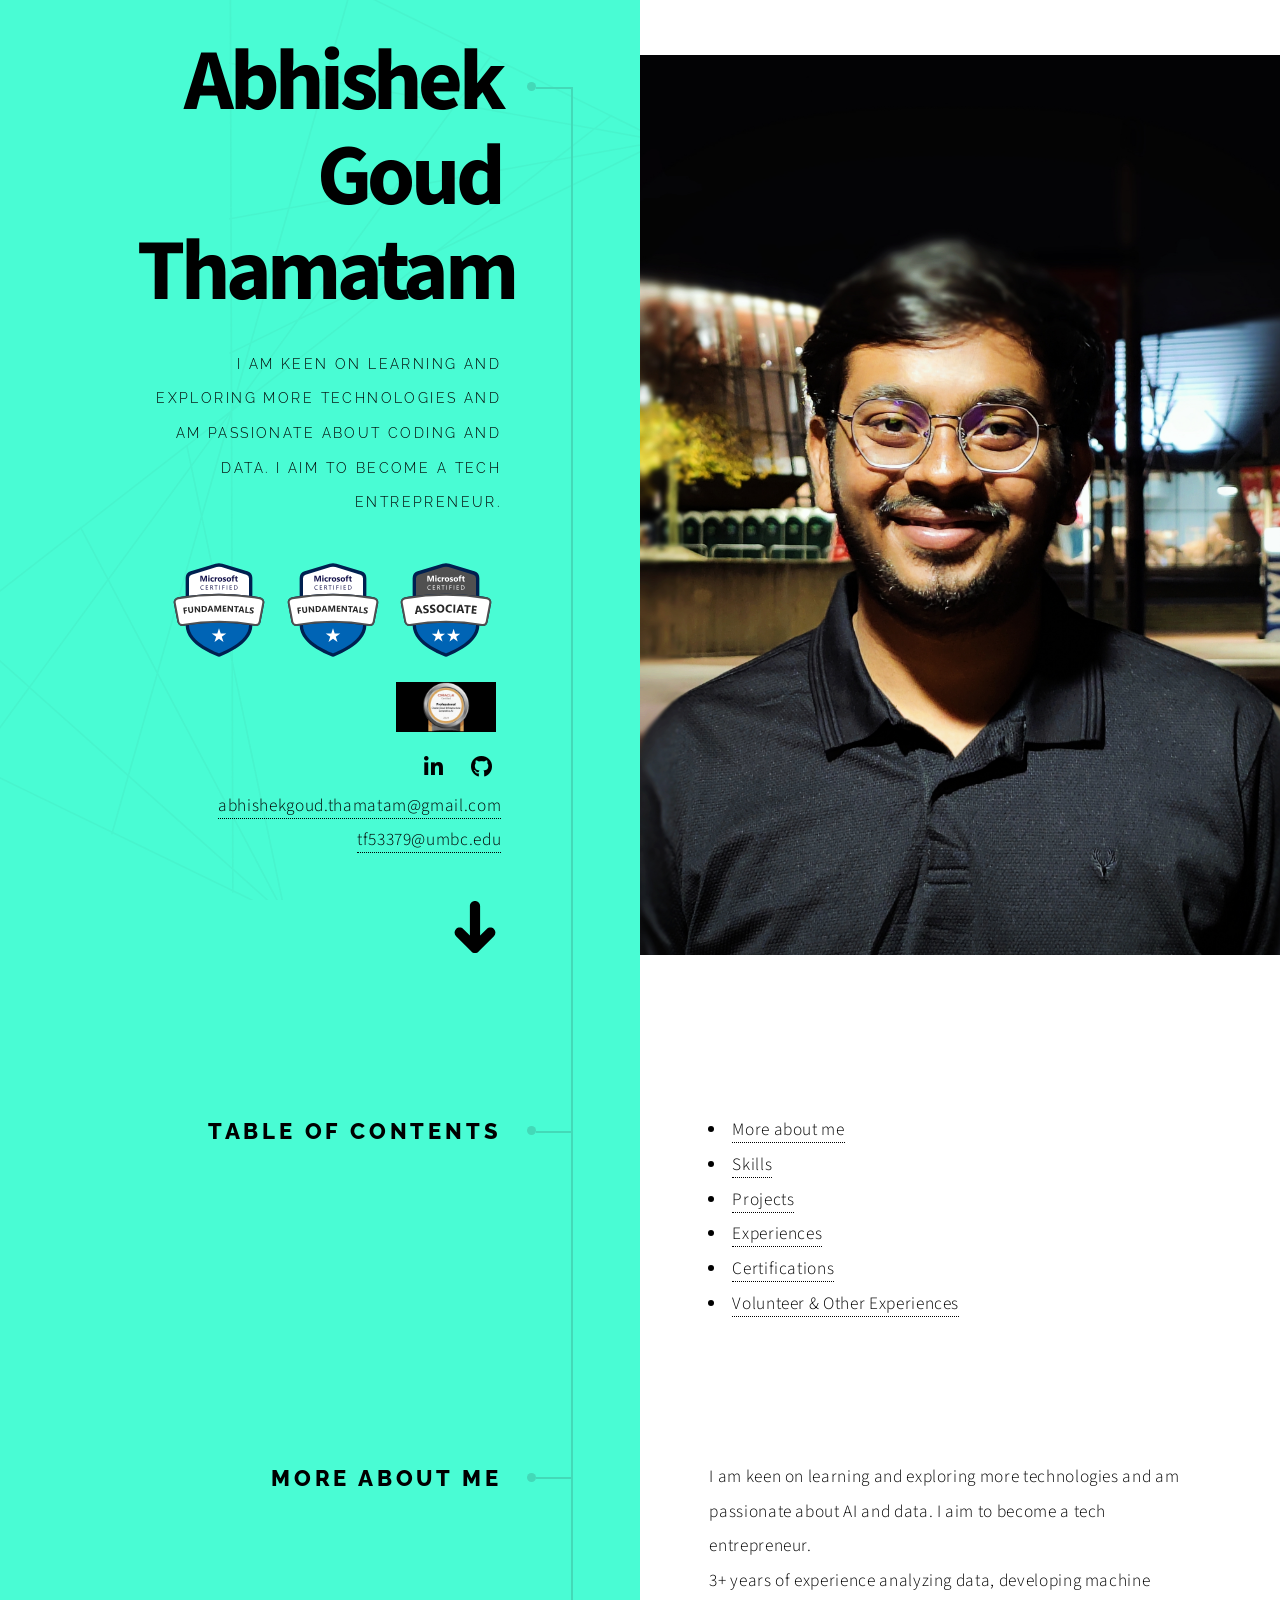
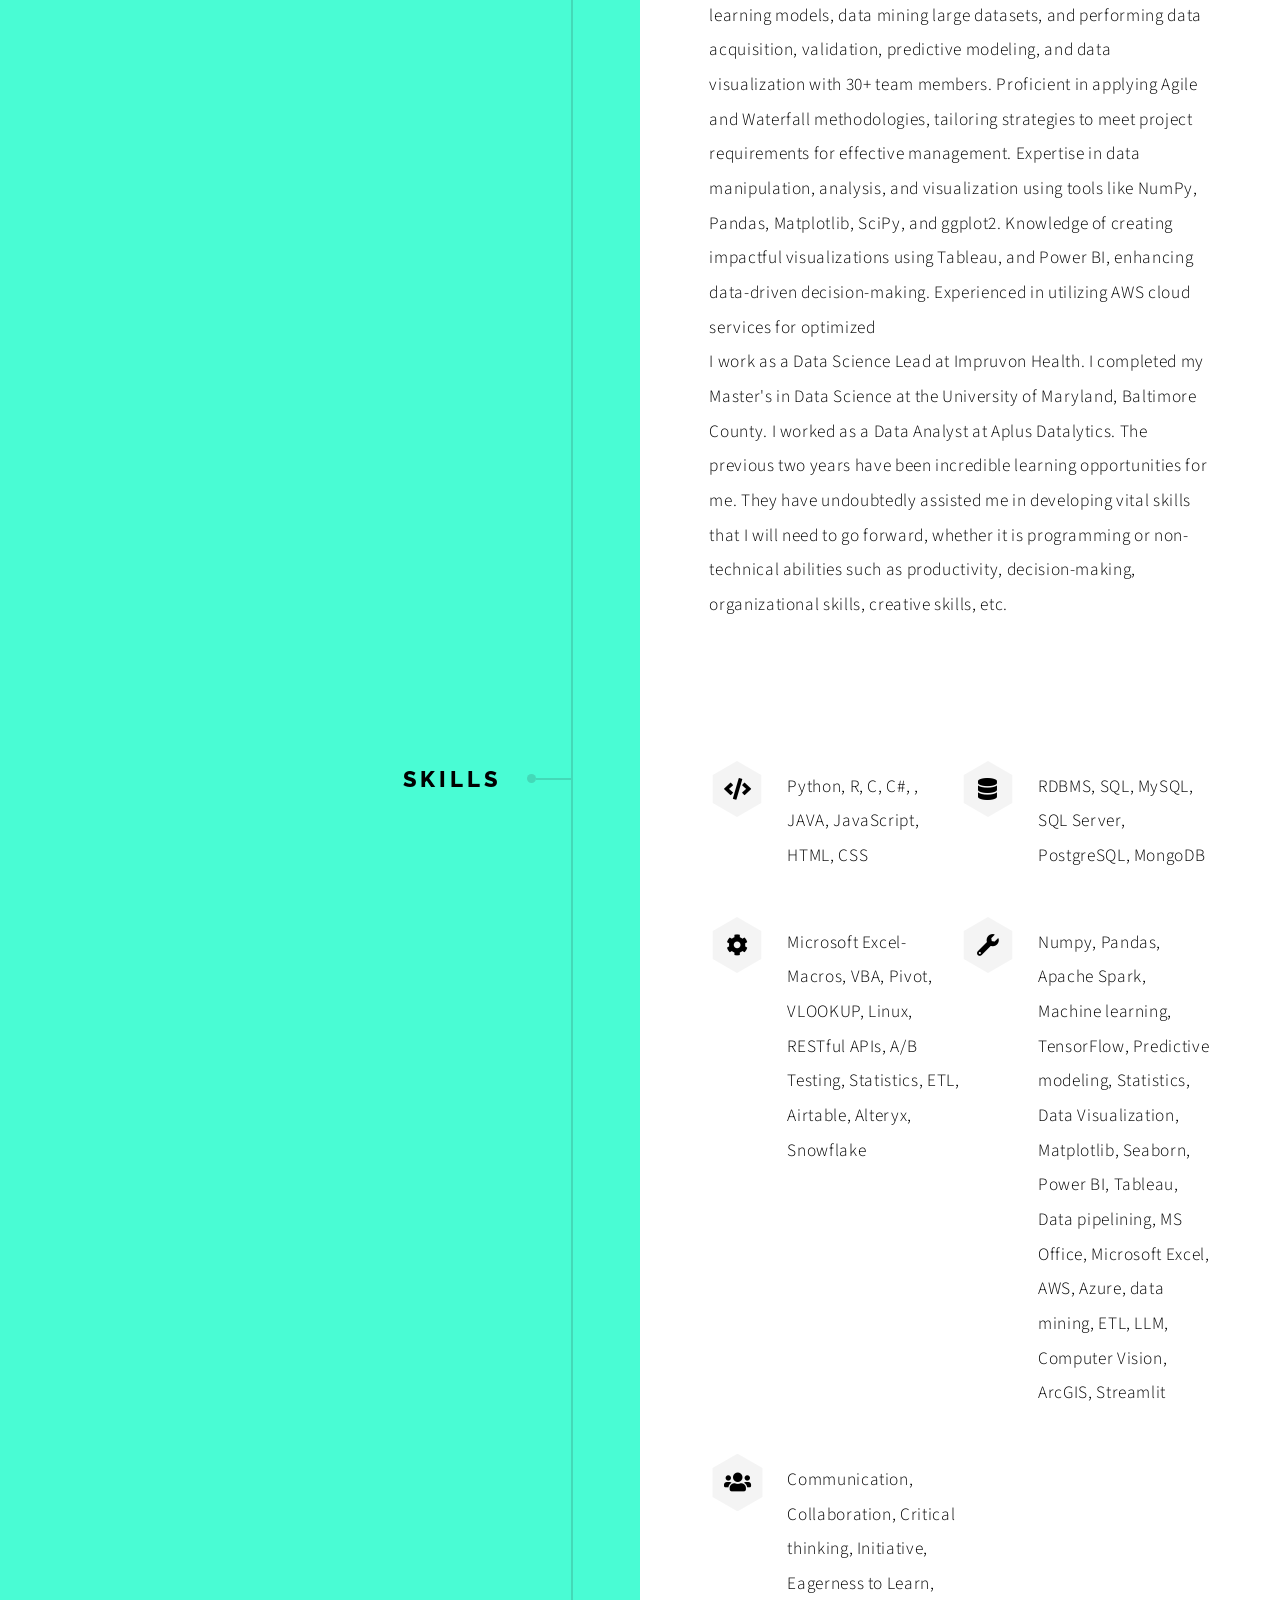
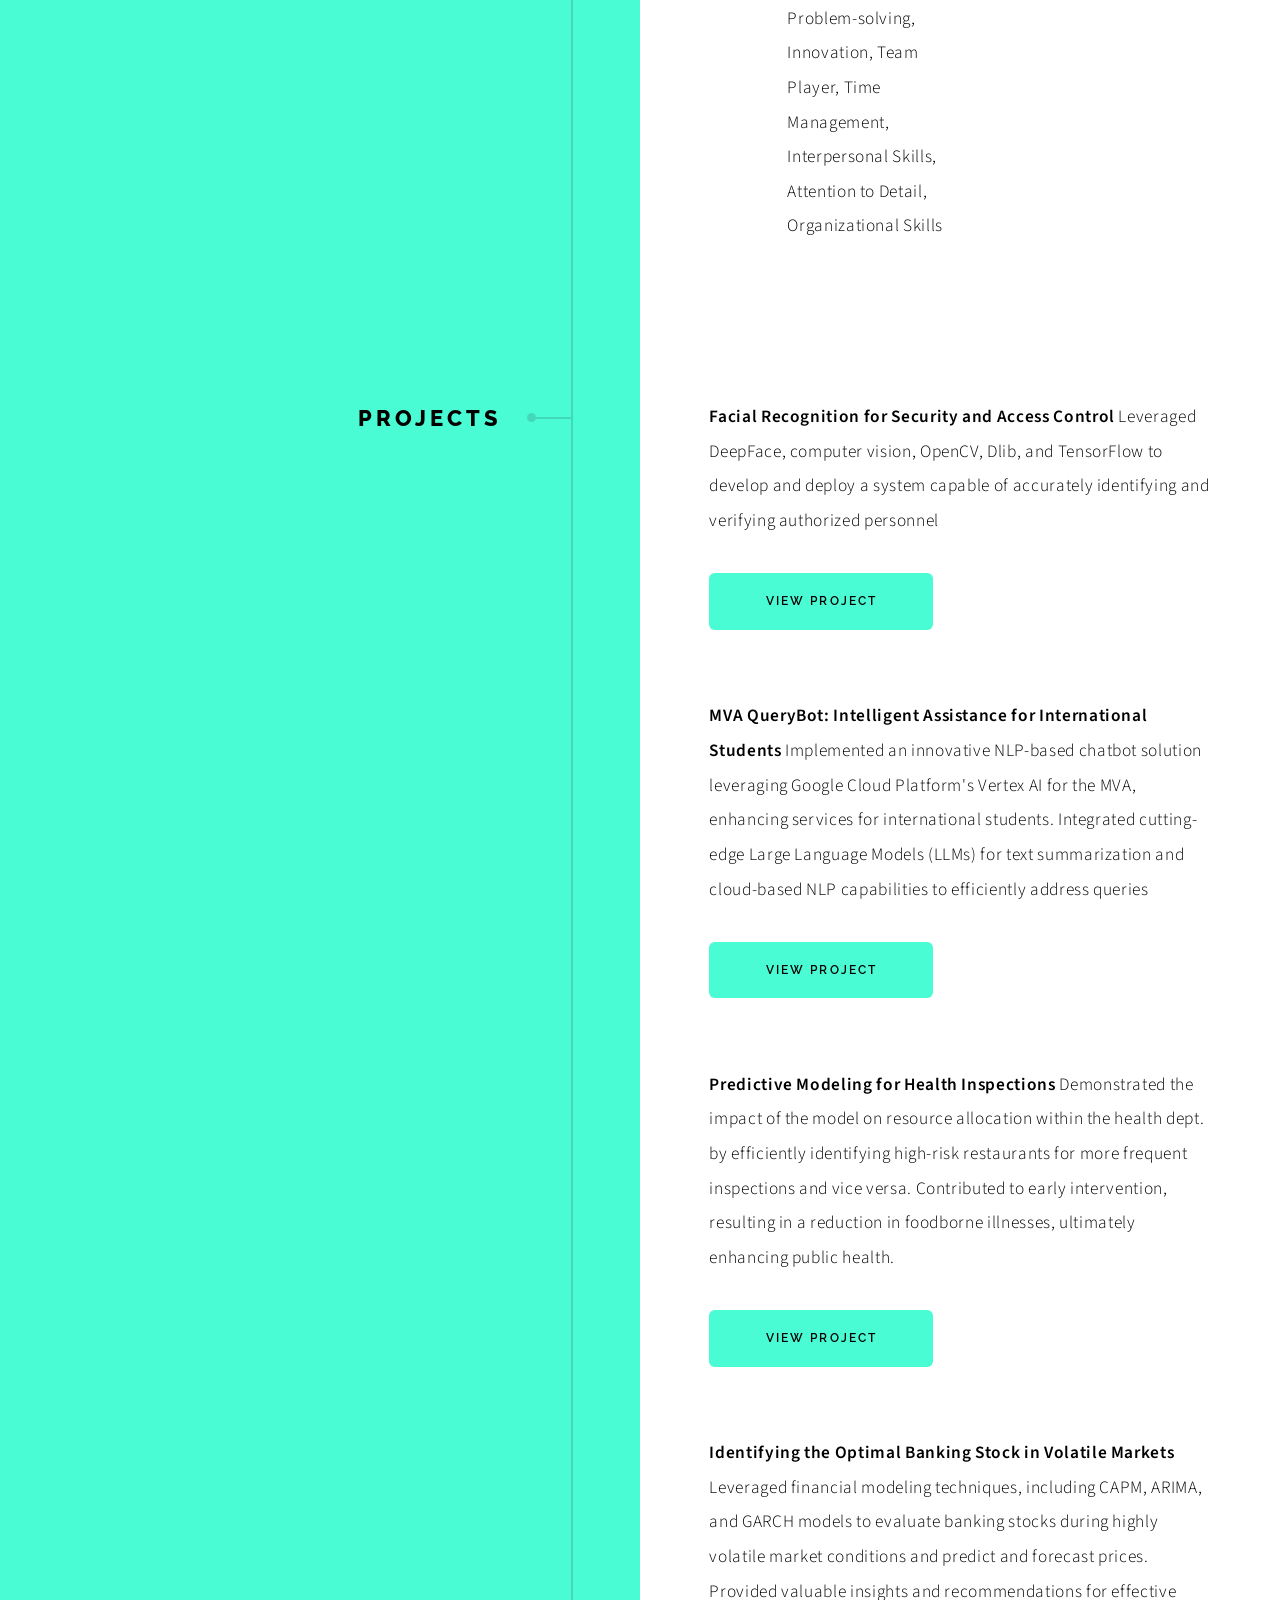
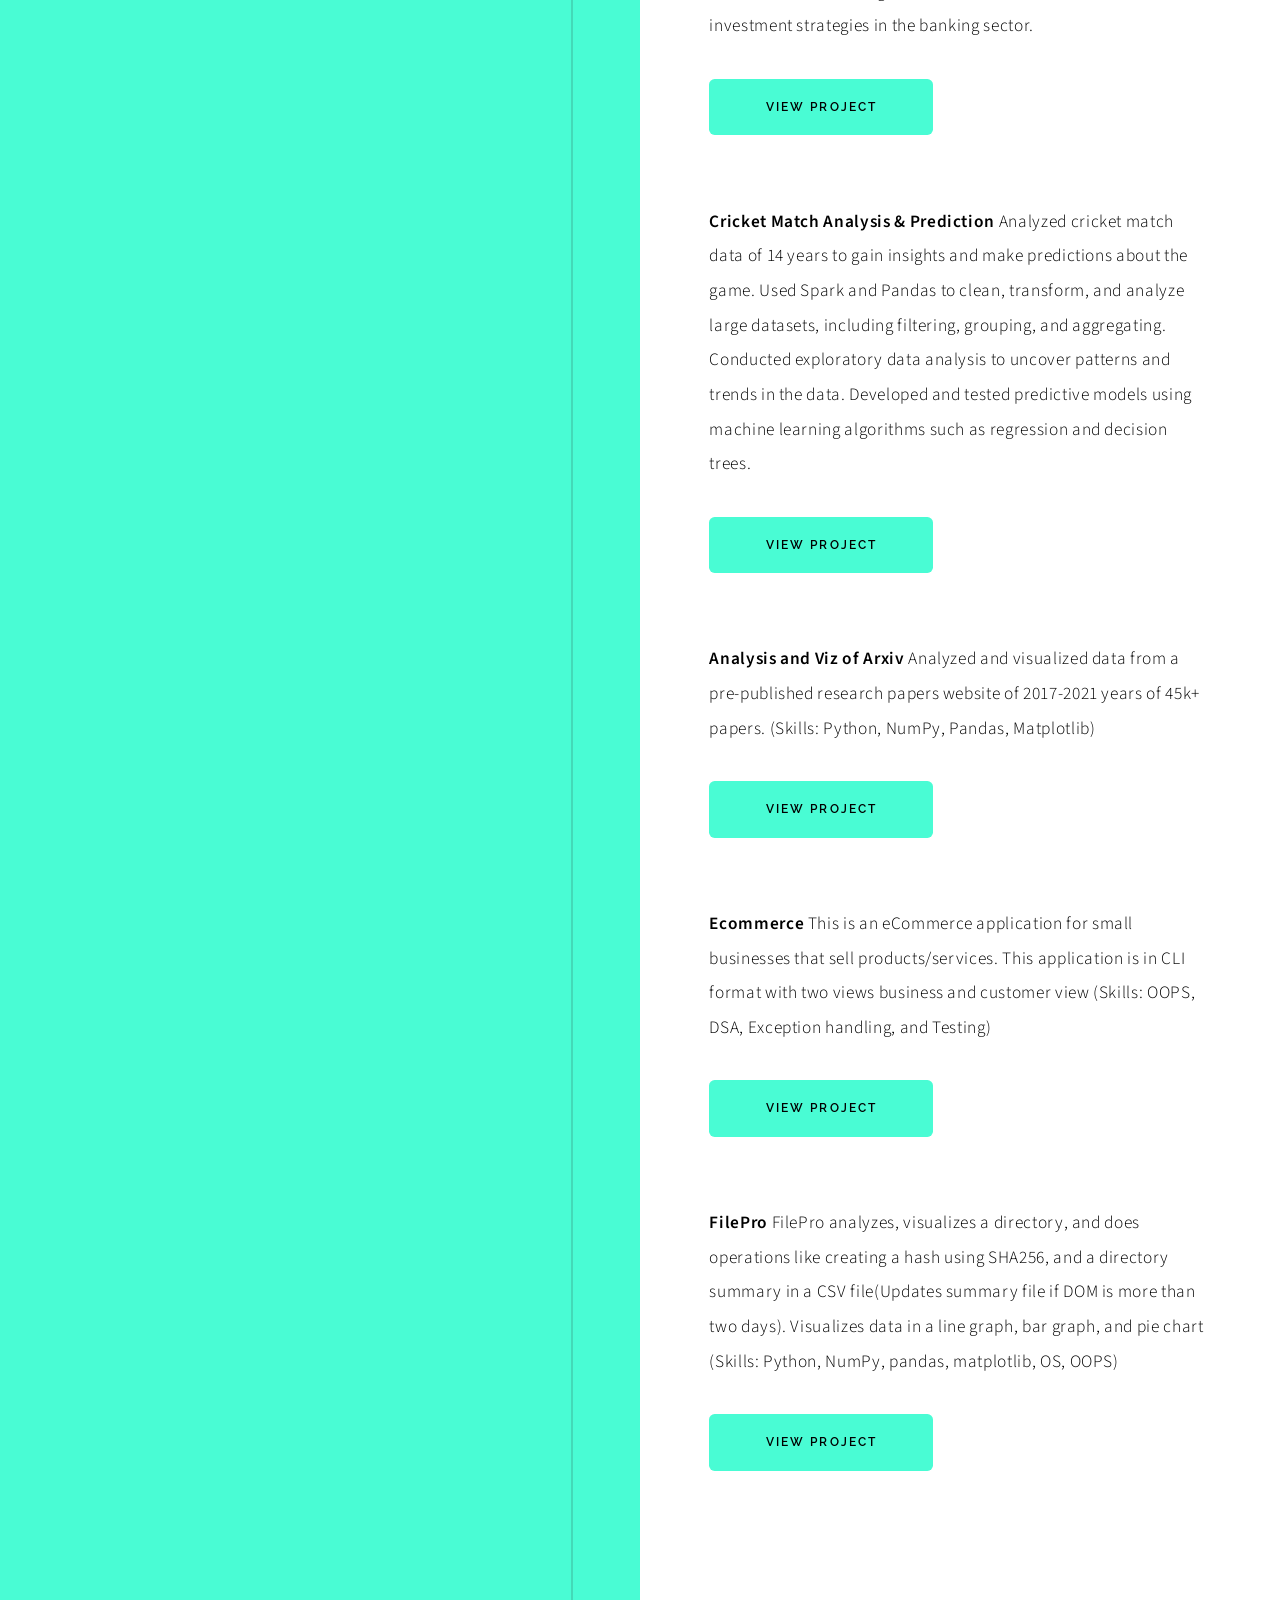
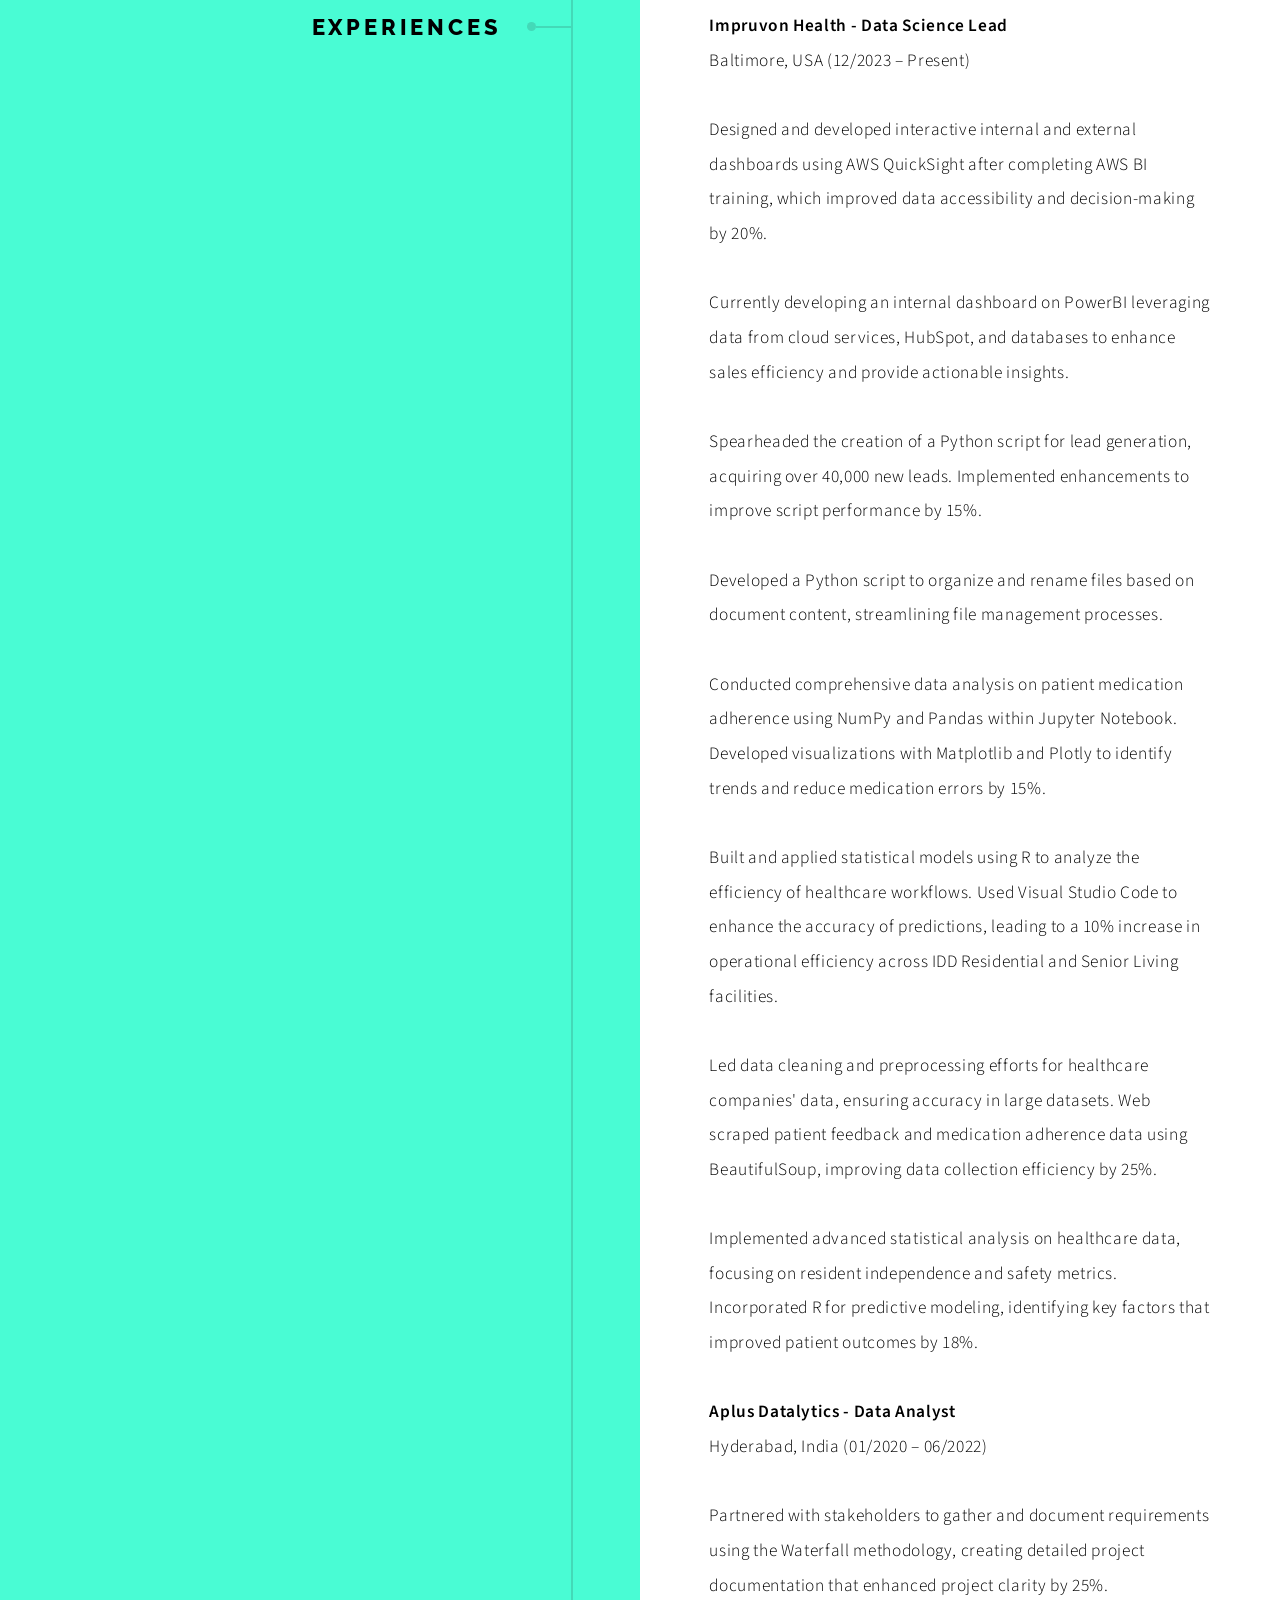
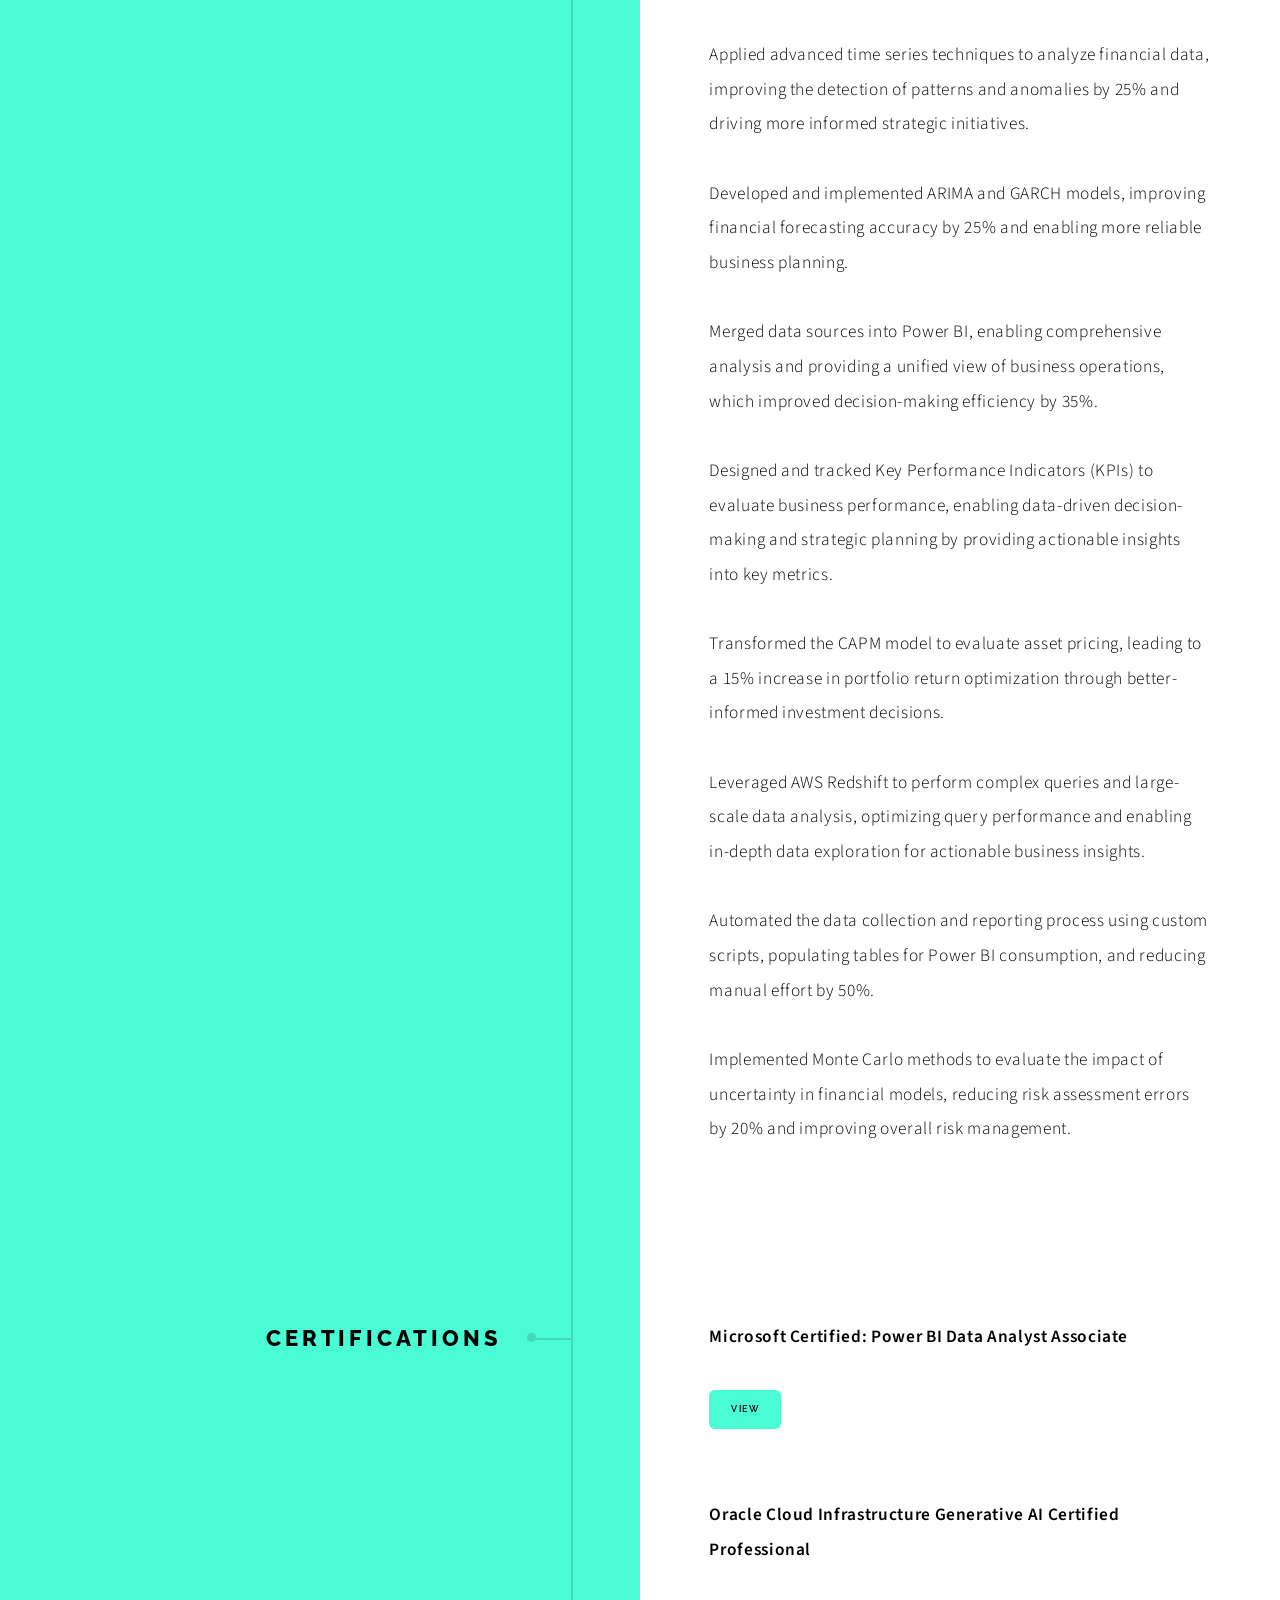
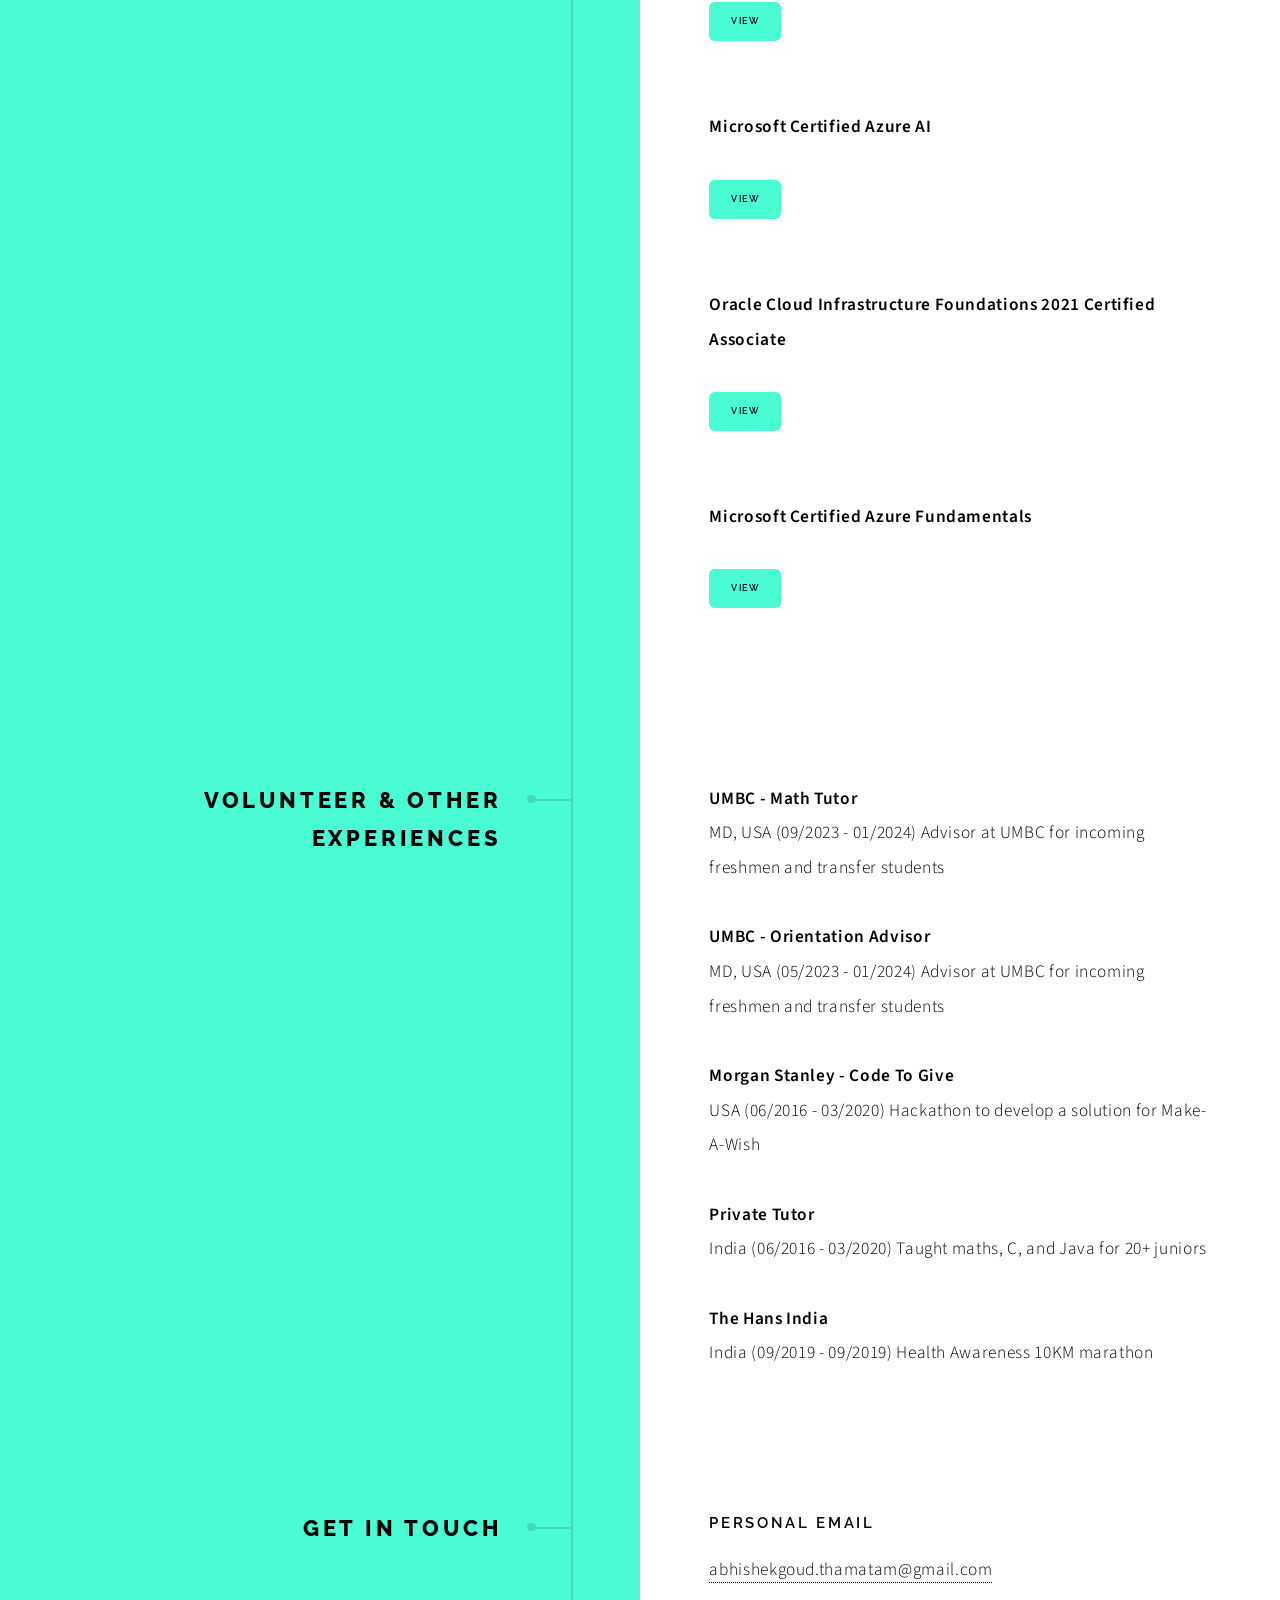
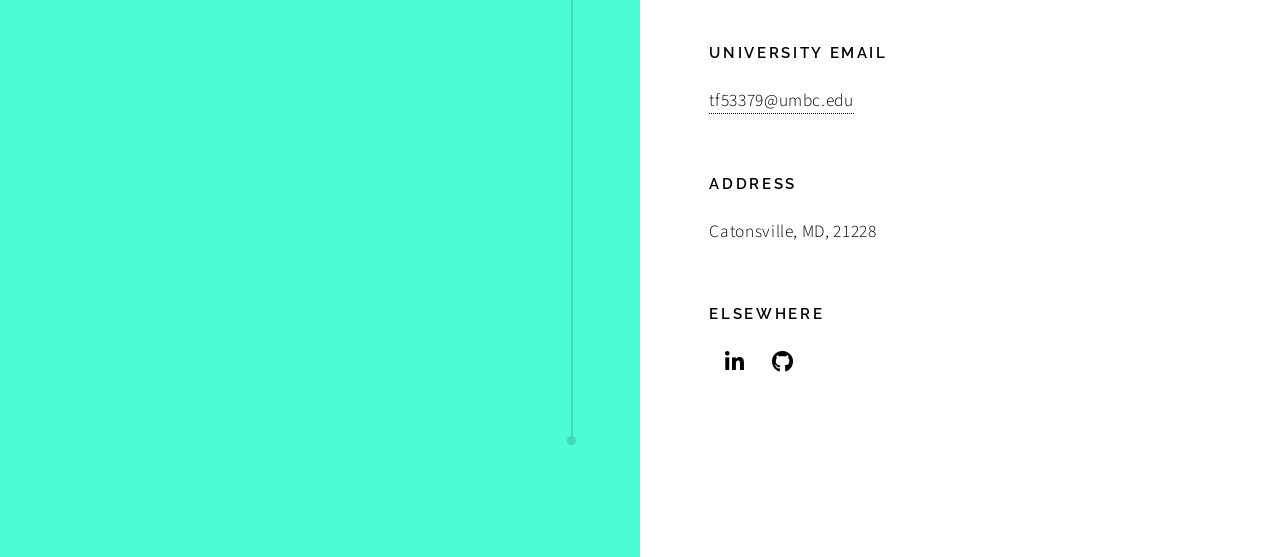
==== commit 581c5252: "Update index.html" ====
--- a/index.html
+++ b/index.html
@@ -72,10 +72,10 @@
 							<h2>More about me</h2>
 						</header>
 						<div class="content">
-							<p>I am keen on learning and exploring more technologies and am passionate about AI and data. I aim to become a tech entrepreneur. 
+							<p>I am keen on learning and exploring more technologies and am passionate about AI and data. I aim to become a tech entrepreneur. <br>
 
 3+ years of experience analyzing data, developing machine learning models, data mining large datasets, and performing data acquisition, validation, predictive modeling, and data visualization with 30+ team members. Proficient in applying Agile and Waterfall methodologies, tailoring strategies to meet project requirements for effective management. Expertise in data manipulation, analysis, and visualization using tools like NumPy, Pandas, Matplotlib, SciPy, and ggplot2. Knowledge of creating impactful visualizations using Tableau, and Power BI, enhancing data-driven decision-making. Experienced in utilizing AWS cloud services for optimized
-
+<br>
 I work as a Data Science Lead at Impruvon Health. I completed my Master's in Data Science at the University of Maryland, Baltimore County. I worked as a Data Analyst at Aplus Datalytics. The previous two years have been incredible learning opportunities for me. They have undoubtedly assisted me in developing vital skills that I will need to go forward, whether it is programming or non-technical abilities such as productivity, decision-making, organizational skills, creative skills, etc.</p>
 						</div>
 					</section>
@@ -87,11 +87,10 @@
 						</header>
 						<div class="content">
 							<ul class="feature-icons">
-								<li class="icon solid fa-code">C, C#, Python, JAVA, JavaScript, HTML, CSS</li>
-								<li class="icon solid fa-database">RDBMS, SQL, Microsoft SQL Server, Data Warehouse</li>
-								<li class="icon solid fa-cog">Data Structures and Algorithms, .NET Framework, Git, Microsoft Excel, Matlab, Angular, Linux, AWS, Azure, IoT, OneStream</li>
-								<li class="icon solid fa-wrench">Numpy, Pandas, Apache Spark, Machine learning, TensorFlow, Predictive modeling, Statistics, Data Visualization, Matplotlib, Seaborn, Power BI, Tableau, Data pipelining, MS Office, Microsoft Excel, AWS, Azure, data mining, ETL, LLM, Computer Vision, ArcGIS
-								</li>
+								<li class="icon solid fa-code">Python, R, C, C#, , JAVA, JavaScript, HTML, CSS</li>
+								<li class="icon solid fa-database">RDBMS, SQL, MySQL, SQL Server, PostgreSQL, MongoDB</li>
+								<li class="icon solid fa-cog">Microsoft Excel- Macros, VBA, Pivot, VLOOKUP, Linux, RESTful APIs, A/B Testing, Statistics, ETL, Airtable, Alteryx, Snowflake</li>
+								<li class="icon solid fa-wrench">Numpy, Pandas, Apache Spark, Machine learning, TensorFlow, Predictive modeling, Statistics, Data Visualization, Matplotlib, Seaborn, Power BI, Tableau, Data pipelining, MS Office, Microsoft Excel, AWS, Azure, data mining, ETL, LLM, Computer Vision, ArcGIS, Streamlit</li>
 								<li class="icon solid fa-users">Communication, Collaboration, Critical thinking, Initiative, Eagerness to Learn, Problem-solving, Innovation, Team Player, Time Management, Interpersonal Skills, Attention to Detail, Organizational Skills</li>
 							</ul>
 						</div>
@@ -159,26 +158,26 @@
 						<h2>Experiences</h2>
 					</header>
 					<div class="content">
-						<p><strong>Impruvon Health - Software Engineer Intern(Full-Time)</strong><br> Baltimore, USA		(12/2023 – Present)
-							<br><br>Currently engaged in developing an internal dashboard on PowerBI leveraging data from cloud services, HubSpot, and databases to enhance sales efficiency and provide actionable insights
-							<br><br>Spearheaded the creation of a Python script for lead generation, resulting in the acquisition of over 40,000 new leads. Implemented enhancements to improve script performance by 15%
-							<br><br>Developed a Python script to efficiently organize and rename files based on document content, streamlining file management processes
-						<br>
-						<p><strong>Accenture - Full-Stack Engineering Analyst</strong><br>Hyderabad, India		(08/2021 – 05/2022)
-							<br><br>Designed dashboards with performance and financial metrics; 100+ Managers use these dashboards globally
-							<br><br>Developed a Service Help Desk Portal using .Net, C#, and SQL. Identified vital issues and implemented operational improvements that increased productivity by 15% to meet customer's increased demand
-							<br><br>Teamed with a ten-member cross-functional team across five offices to implement a new CPM system; used by 100+ employees							</p>
-						<br>
-						<p><strong>OpenText - Software Engineer Intern</strong><br>Bangalore, India		(02/2021 – 06/2021)
-							<br><br>Collaborated closely with a team of eight other members on the BrightCloud Cloud Service Intelligence(C.S.I) Project
-									<br><br>Performed Data collection of 70+ web applications, including operational data, and classified each into different application categories for analysis
-									<br><br>Optimized data collection time by using a web scraping program in Python by 60% with 25% more accurate insights. Analyzed and updated database using SQL queries
-									<br><br>Automated the process of searching valid TLDs for a domain using Python scripts, which reduces the time spent on an app by ~45 minutes.  Documented the data and responsible links
-
-						<br>
-						<p><strong>LearnElectronics India - Electronics Engineer Intern in IoT</strong><br>Bangalore, India		(07/2020 – 09/2020)
-							<br><br>Developed 16 Projects on the Internet of Things using Arduino, and NodeMCU
-									<br><br>Created 20+ tutorial videos; of those, 2 videos are among the most-watched tutorials
+						<p><strong>Impruvon Health - Data Science Lead</strong><br> Baltimore, USA		(12/2023 – Present)
+							<br><br> Designed and developed interactive internal and external dashboards using AWS QuickSight after completing AWS BI training, which improved data accessibility and decision-making by 20%.
+							<br><br> Currently developing an internal dashboard on PowerBI leveraging data from cloud services, HubSpot, and databases to enhance sales efficiency and provide actionable insights.
+							<br><br> Spearheaded the creation of a Python script for lead generation, acquiring over 40,000 new leads. Implemented enhancements to improve script performance by 15%.
+							<br><br> Developed a Python script to organize and rename files based on document content, streamlining file management processes.
+							<br><br> Conducted comprehensive data analysis on patient medication adherence using NumPy and Pandas within Jupyter Notebook. Developed visualizations with Matplotlib and Plotly to identify trends and reduce medication errors by 15%.
+							<br><br> Built and applied statistical models using R to analyze the efficiency of healthcare workflows. Used Visual Studio Code to enhance the accuracy of predictions, leading to a 10% increase in operational efficiency across IDD Residential and Senior Living facilities.
+							<br><br> Led data cleaning and preprocessing efforts for healthcare companies' data, ensuring accuracy in large datasets. Web scraped patient feedback and medication adherence data using BeautifulSoup, improving data collection efficiency by 25%.
+							<br><br> Implemented advanced statistical analysis on healthcare data, focusing on resident independence and safety metrics. Incorporated R for predictive modeling, identifying key factors that improved patient outcomes by 18%.
+						<br>
+						<p><strong>Aplus Datalytics - Data Analyst</strong><br>Hyderabad, India		(01/2020 – 06/2022)
+							<br><br> Partnered with stakeholders to gather and document requirements using the Waterfall methodology, creating detailed project documentation that enhanced project clarity by 25%.
+							<br><br> Applied advanced time series techniques to analyze financial data, improving the detection of patterns and anomalies by 25% and driving more informed strategic initiatives.
+							<br><br> Developed and implemented ARIMA and GARCH models, improving financial forecasting accuracy by 25% and enabling more reliable business planning.
+							<br><br> Merged data sources into Power BI, enabling comprehensive analysis and providing a unified view of business operations, which improved decision-making efficiency by 35%.
+							<br><br> Designed and tracked Key Performance Indicators (KPIs) to evaluate business performance, enabling data-driven decision-making and strategic planning by providing actionable insights into key metrics.
+							<br><br> Transformed the CAPM model to evaluate asset pricing, leading to a 15% increase in portfolio return optimization through better-informed investment decisions.
+							<br><br> Leveraged AWS Redshift to perform complex queries and large-scale data analysis, optimizing query performance and enabling in-depth data exploration for actionable business insights.
+							<br><br> Automated the data collection and reporting process using custom scripts, populating tables for Power BI consumption, and reducing manual effort by 50%.
+							<br><br> Implemented Monte Carlo methods to evaluate the impact of uncertainty in financial models, reducing risk assessment errors by 20% and improving overall risk management.							</p>
 						<br>
 					</div>
 				</section>
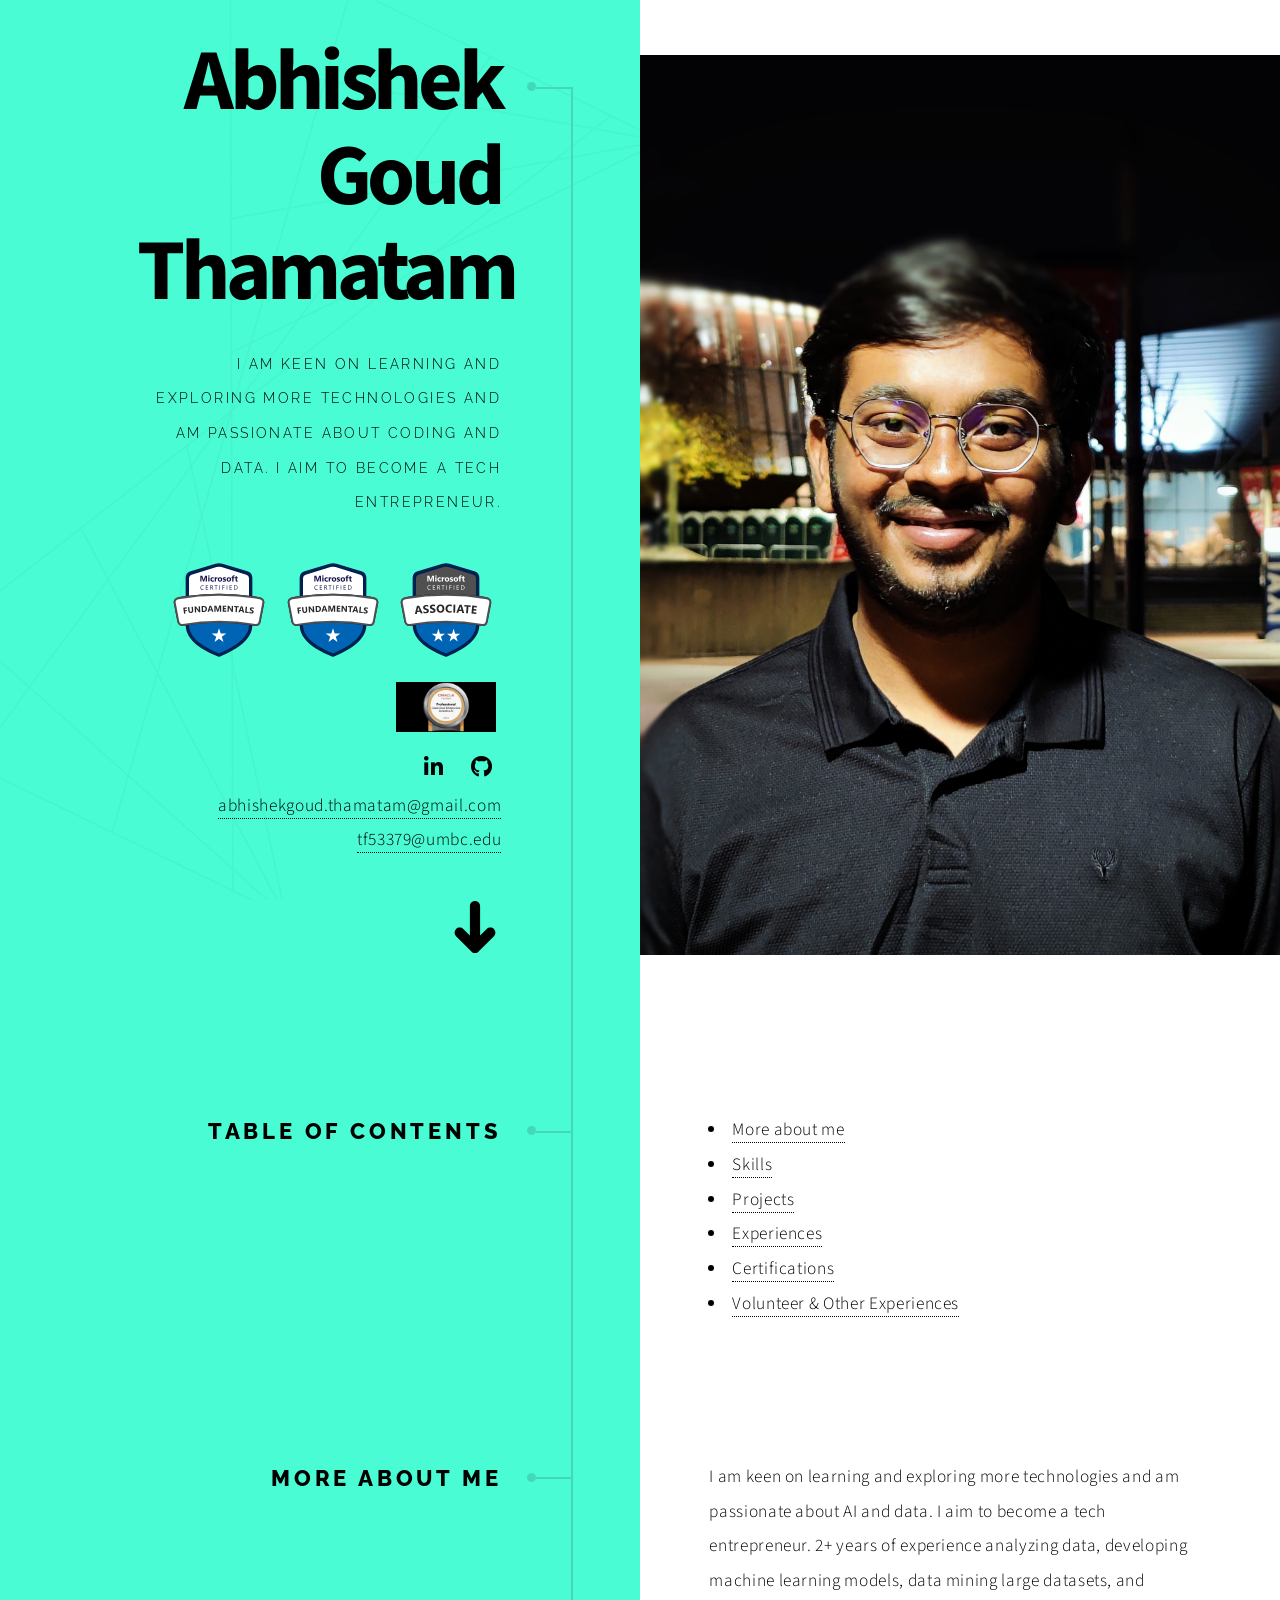
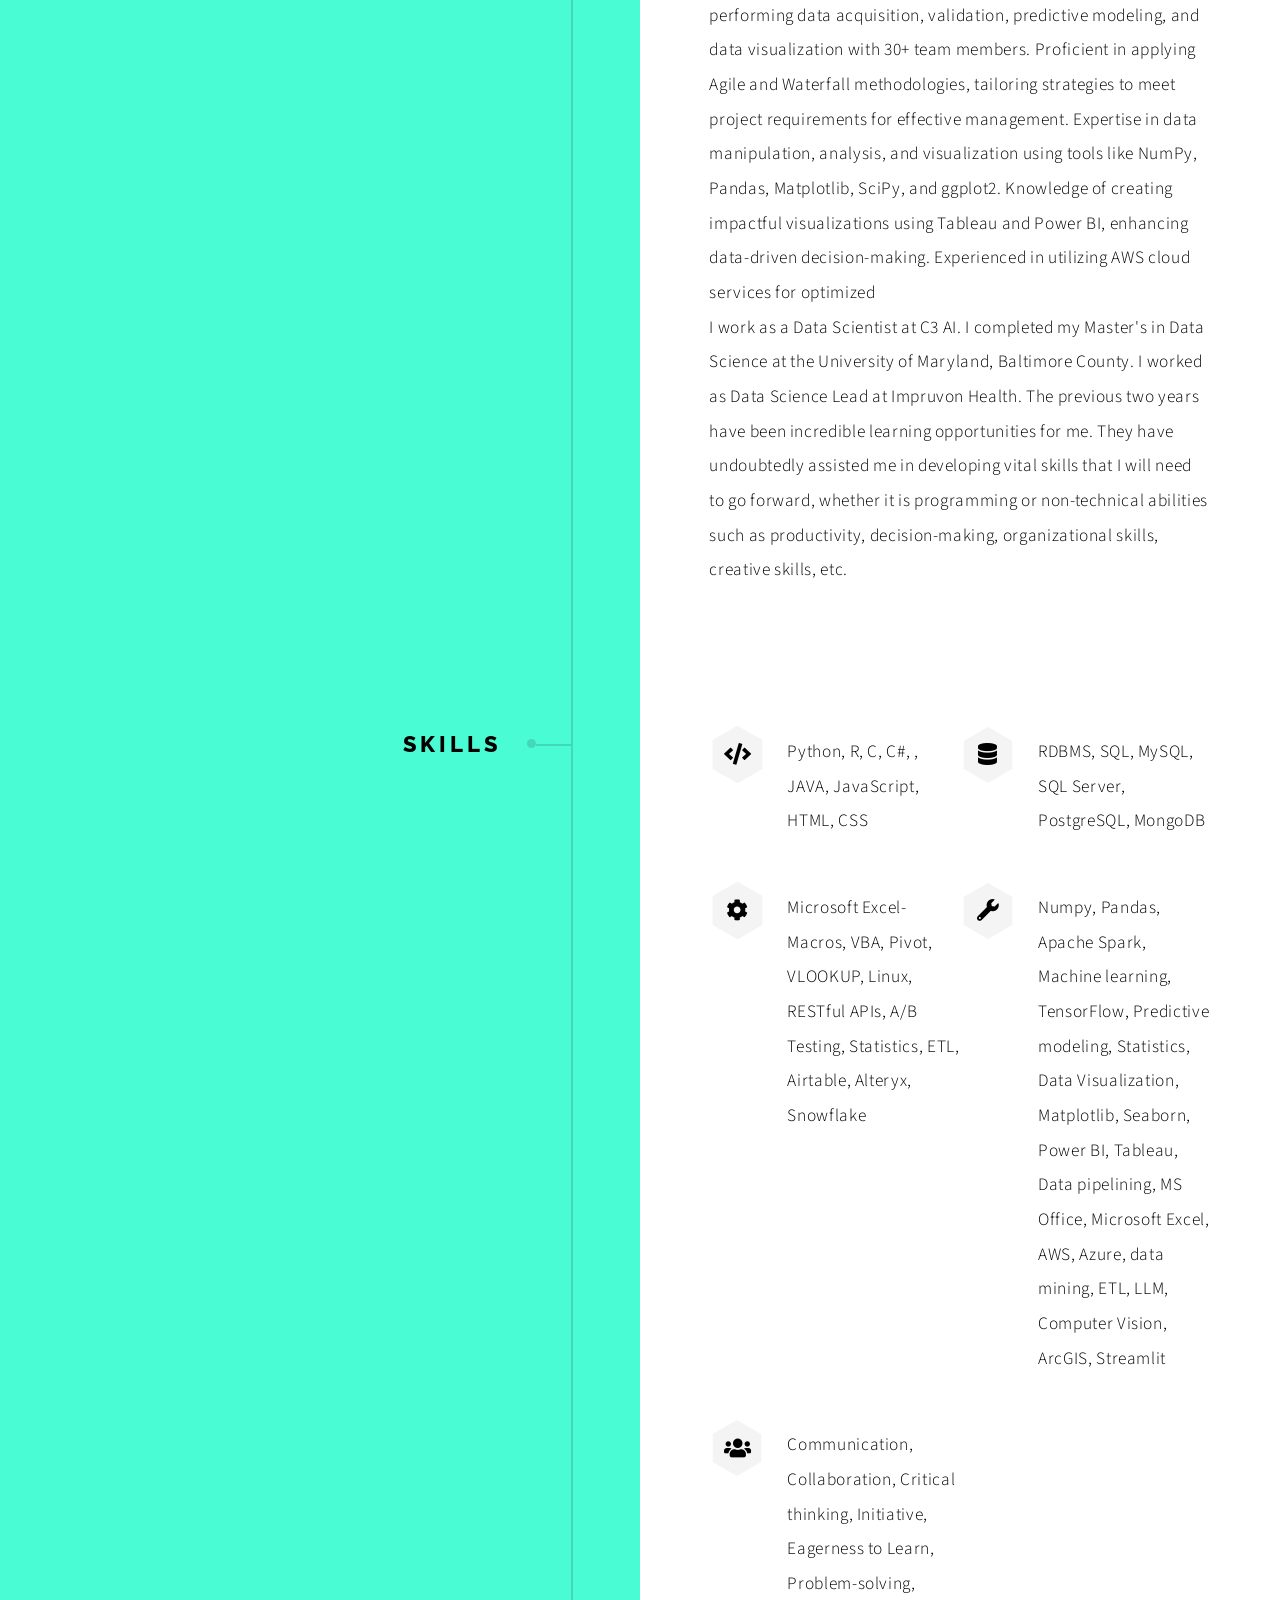
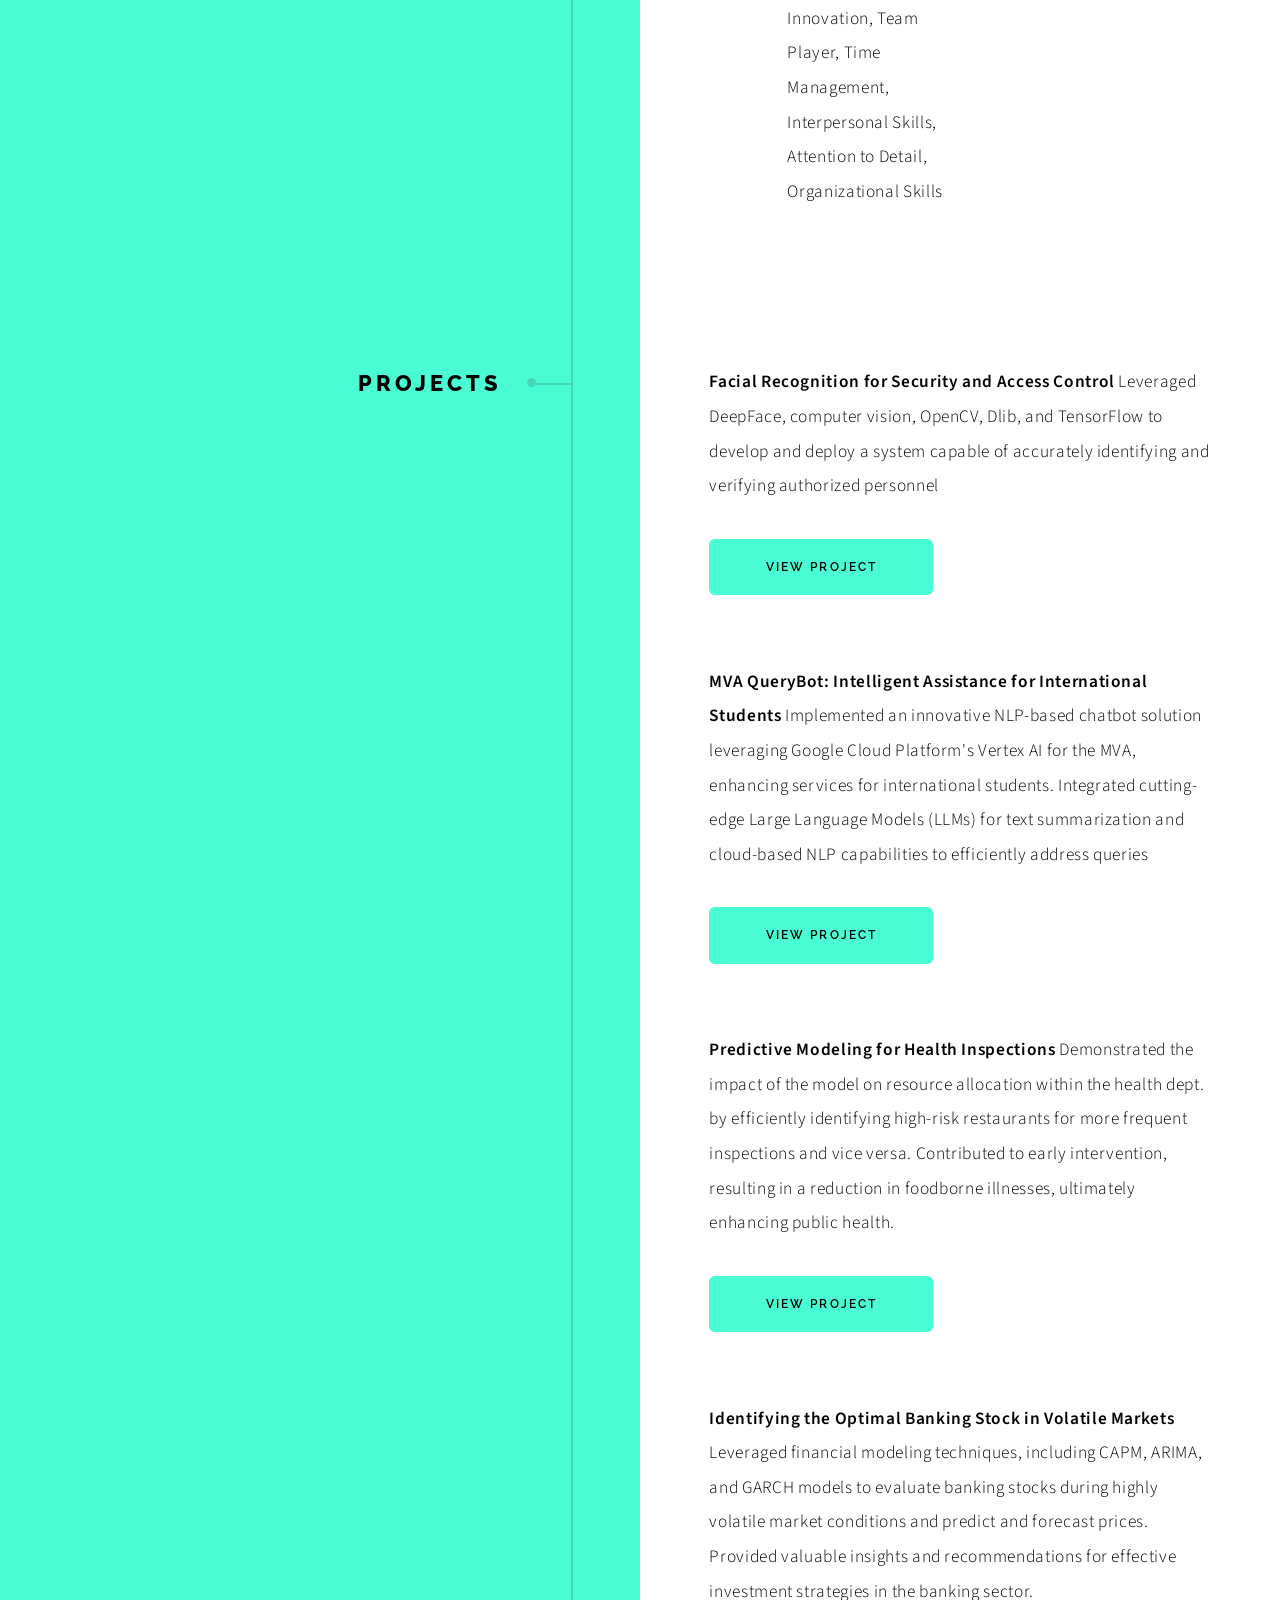
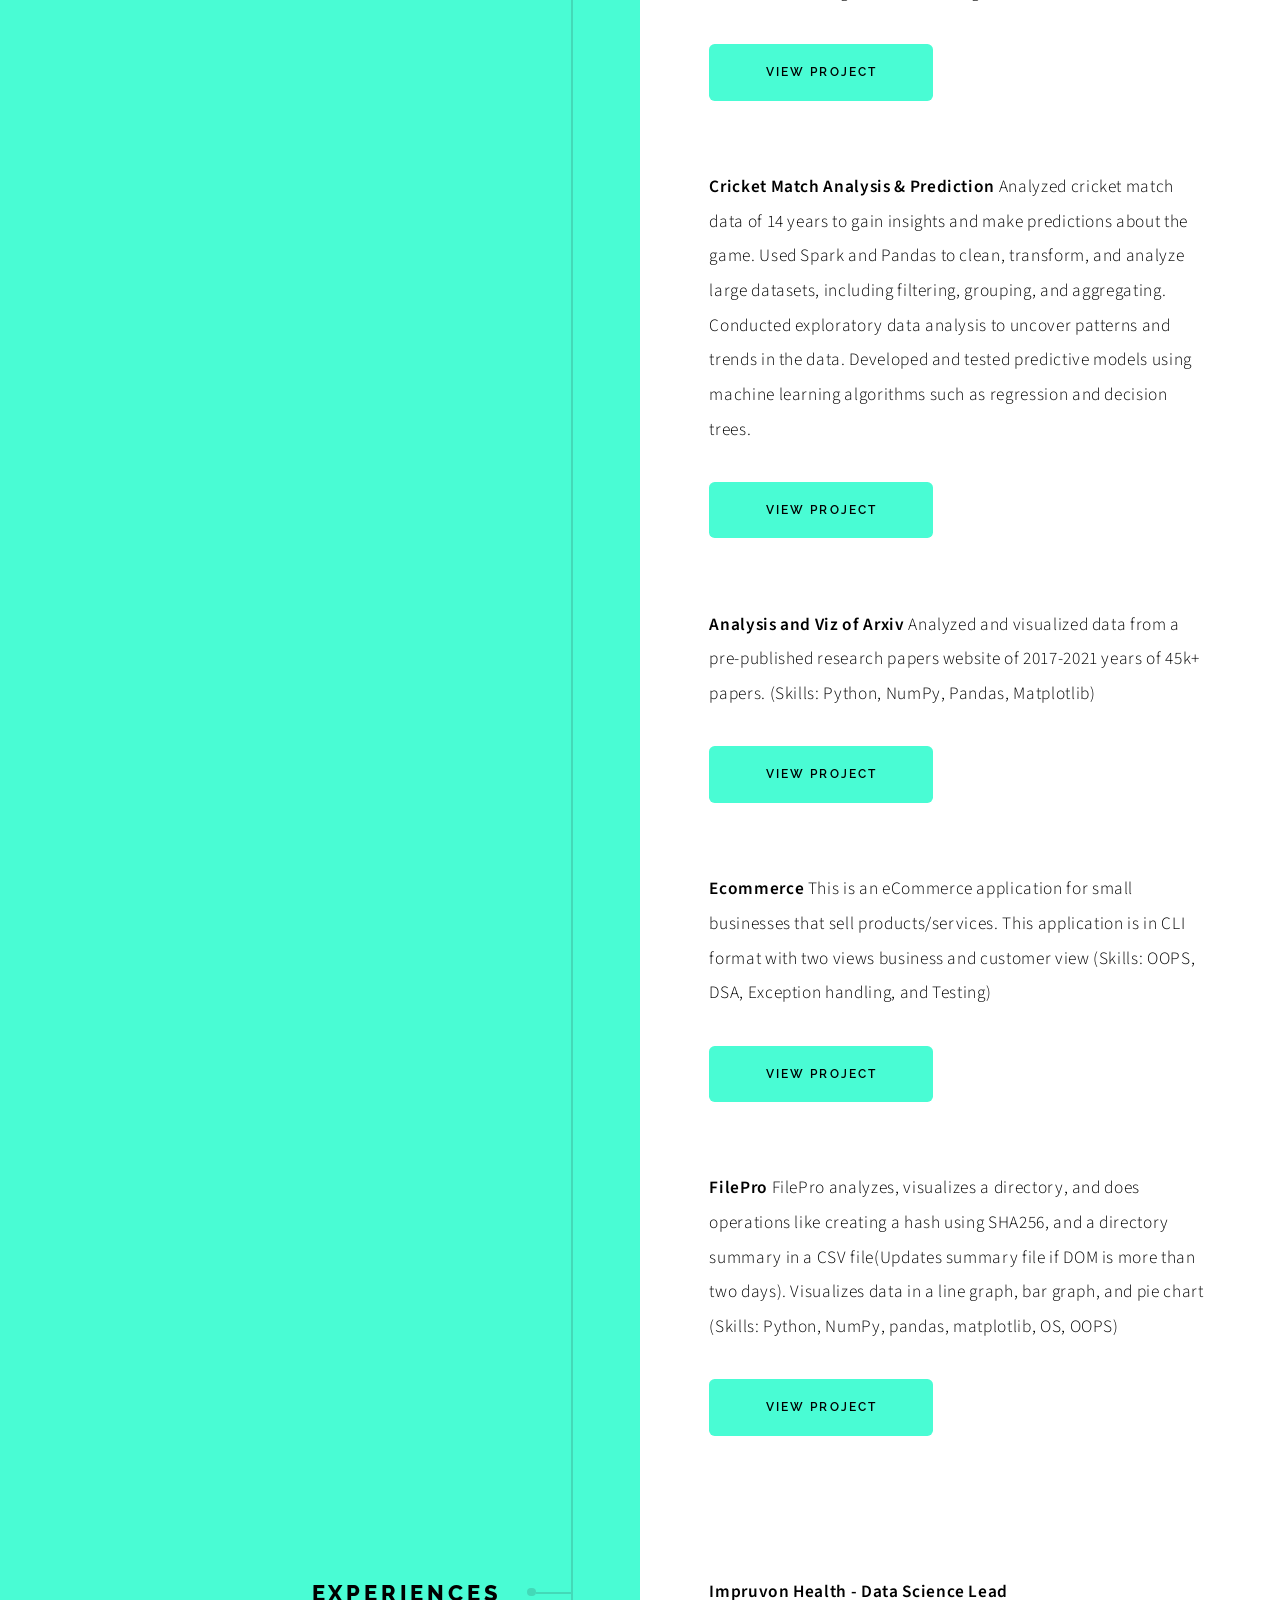
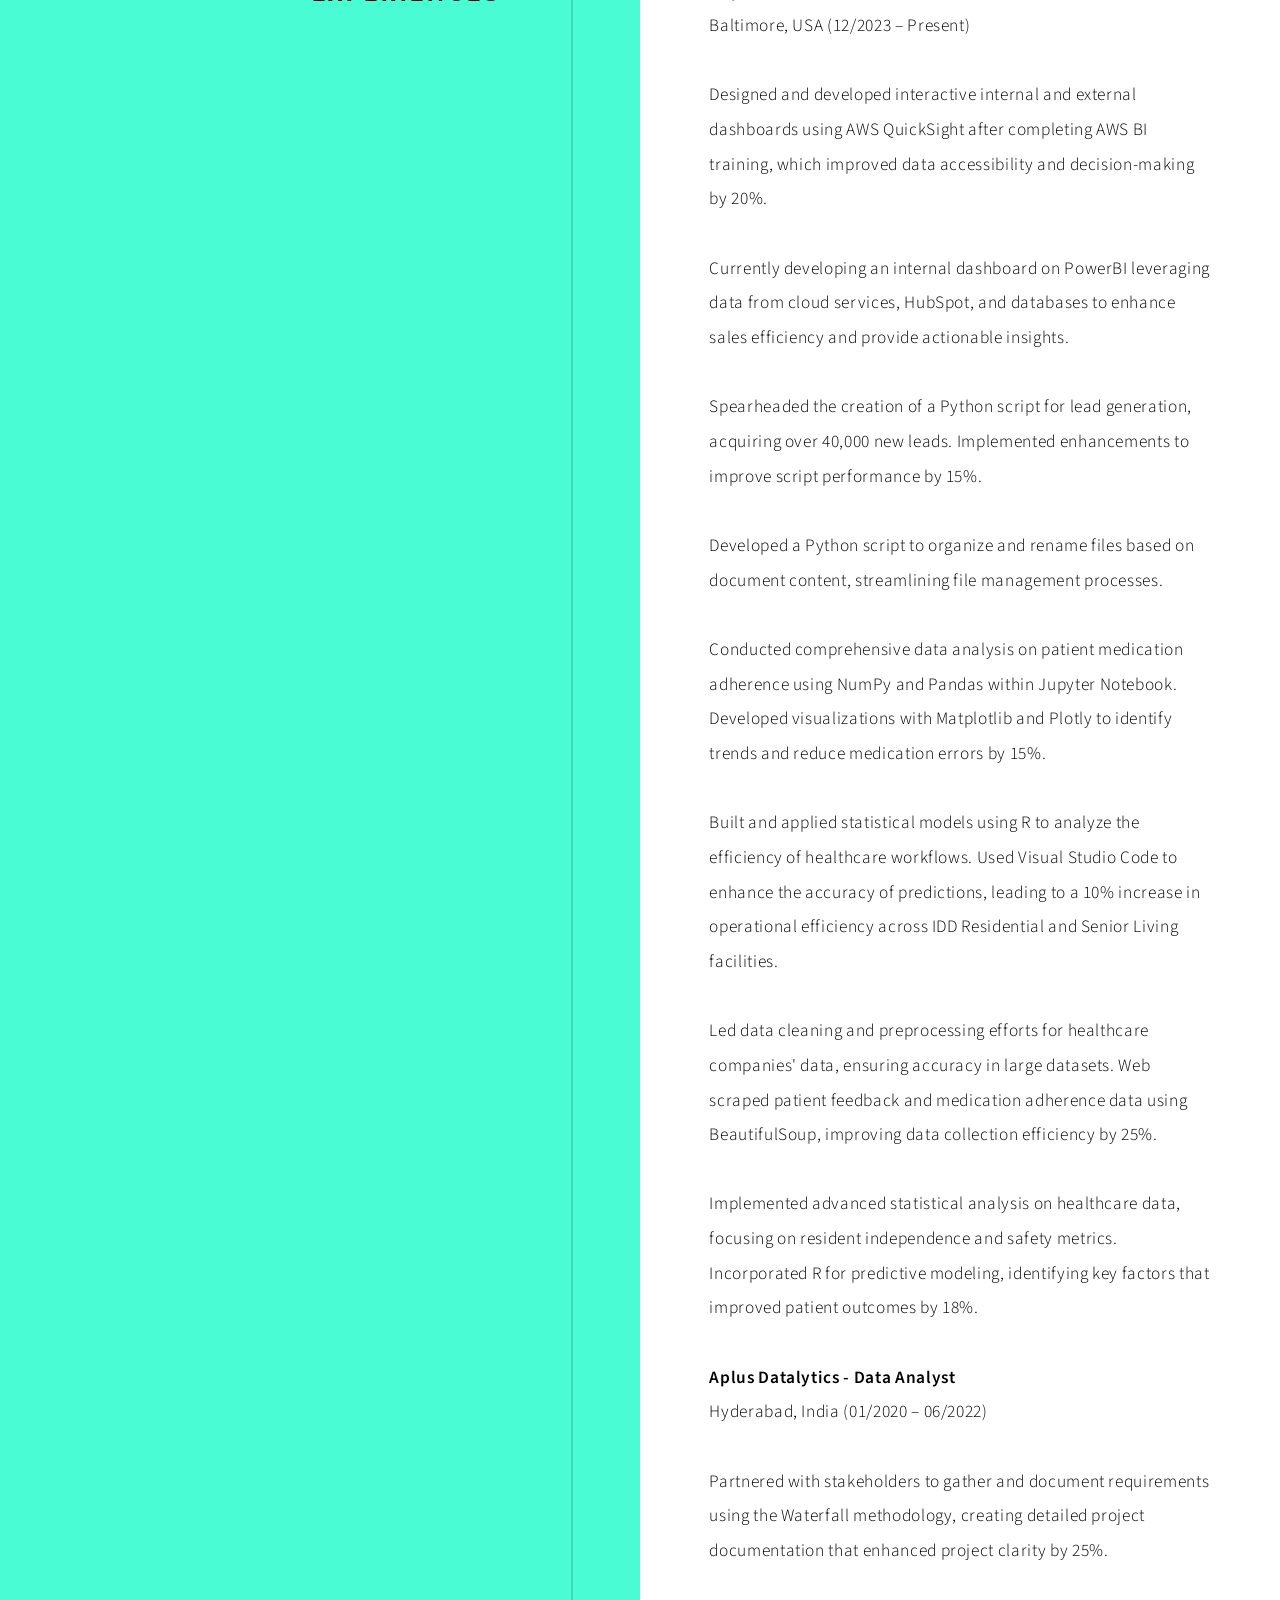
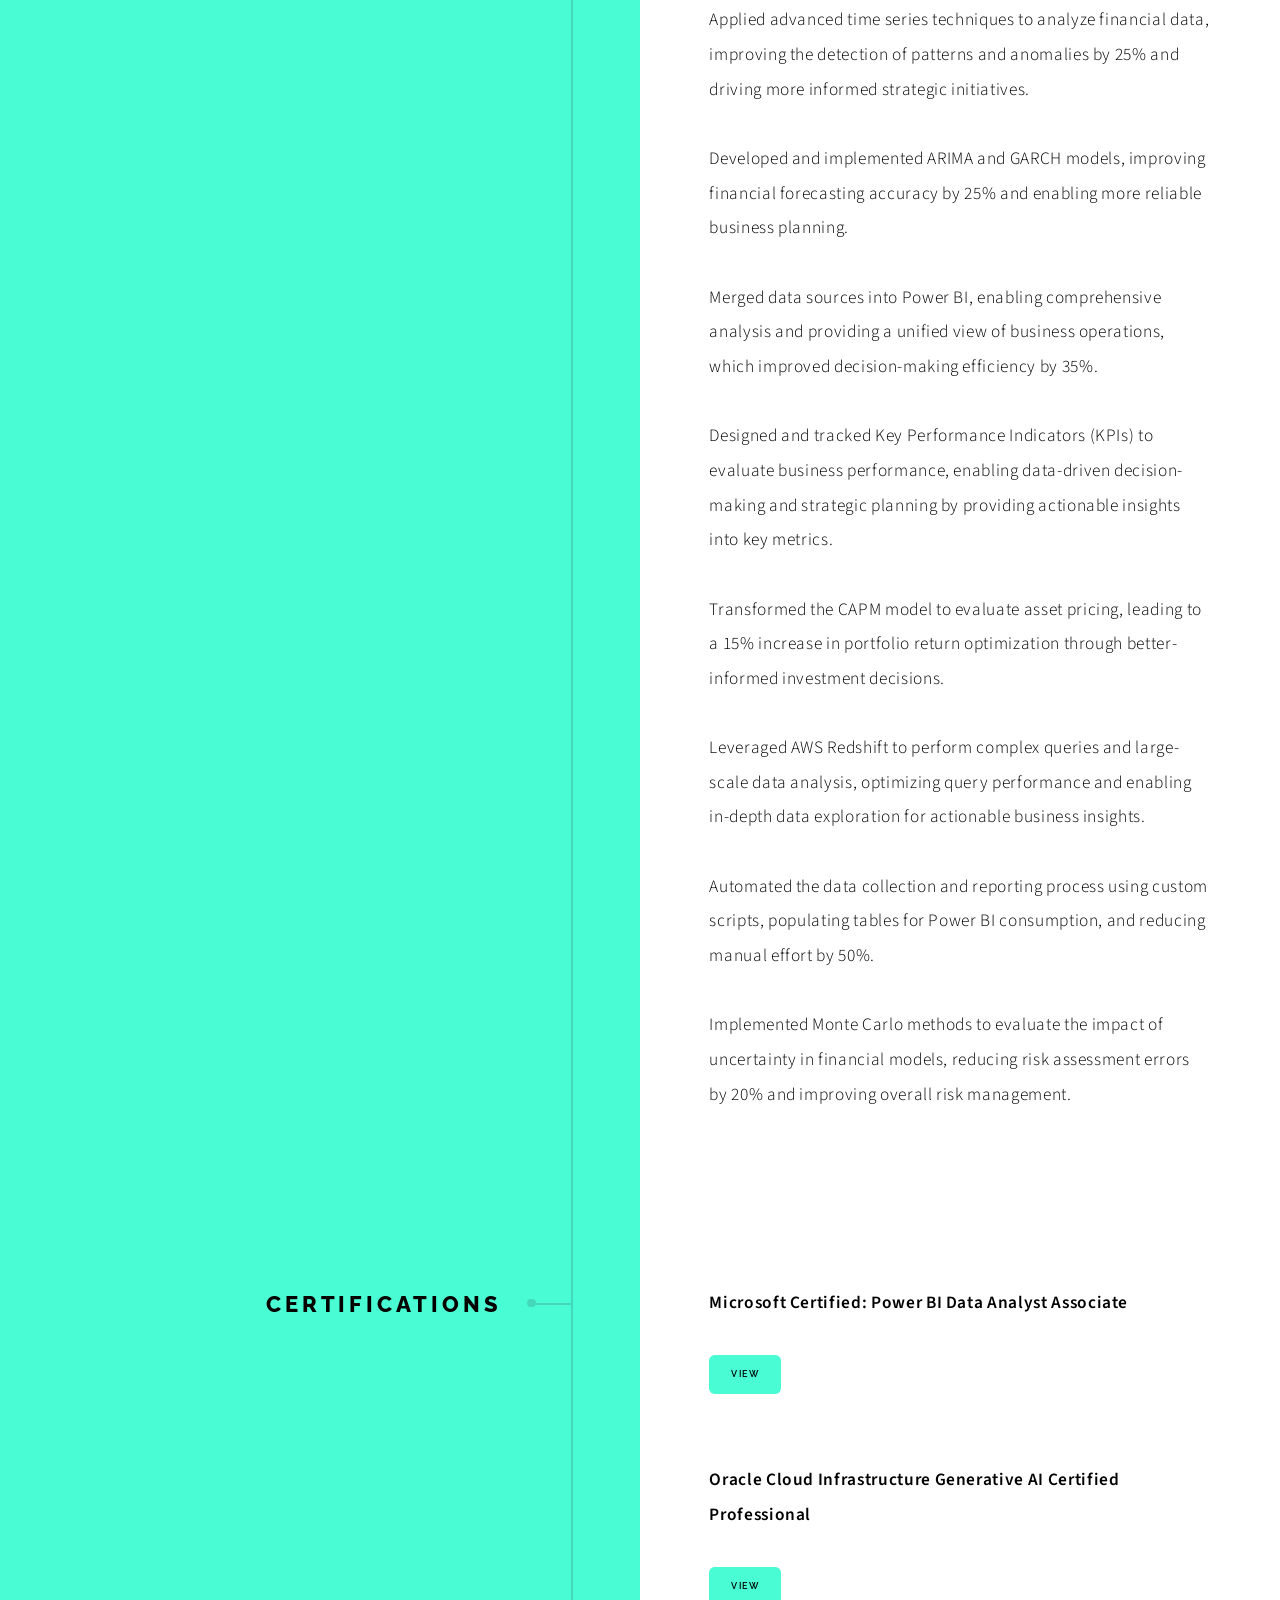
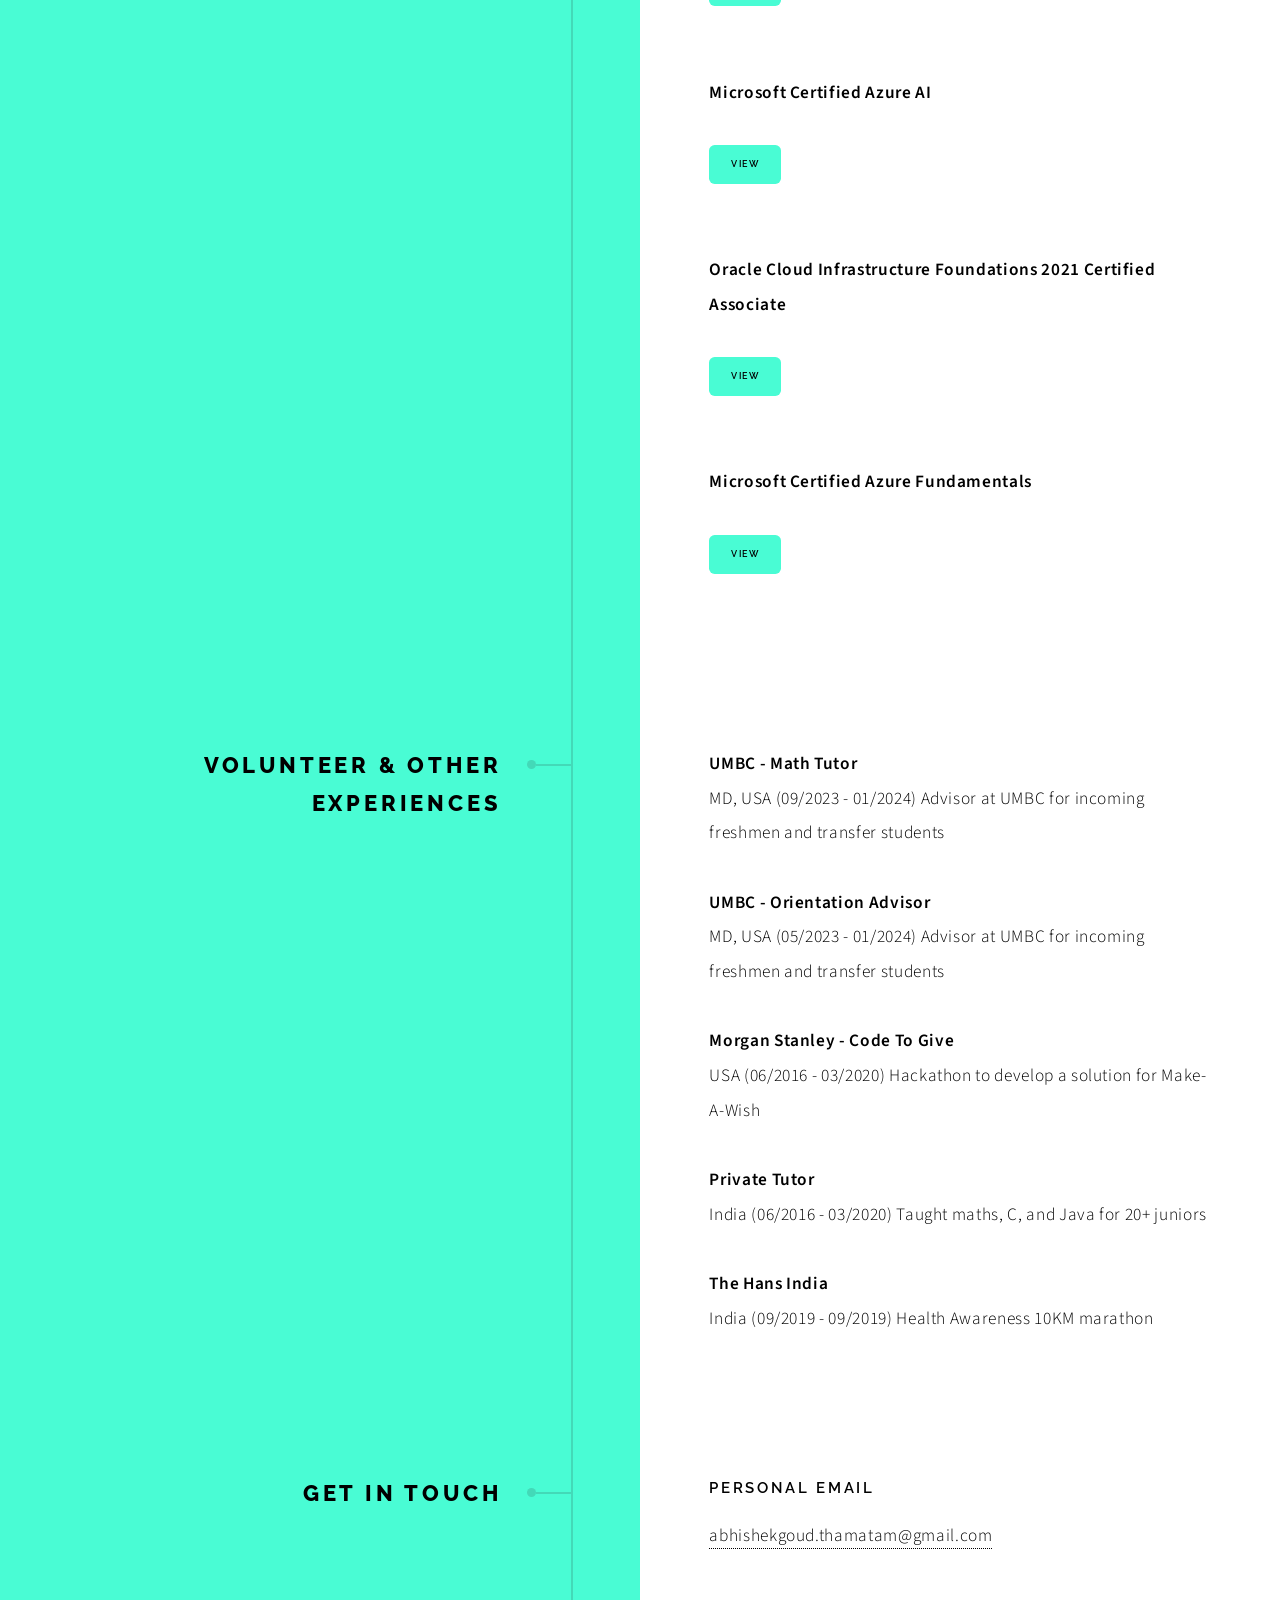
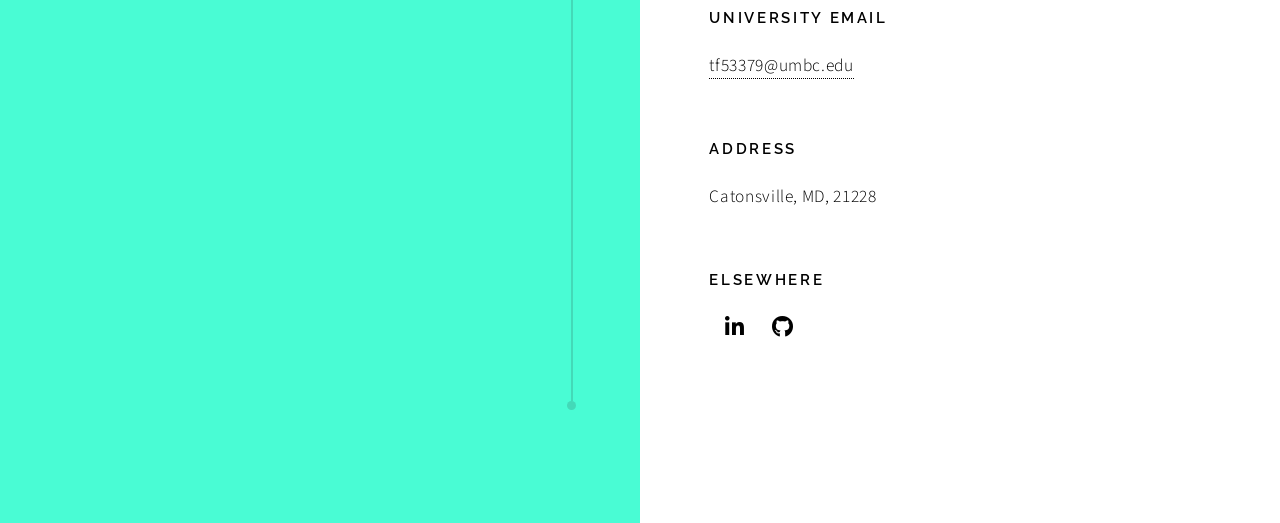
==== commit 21bb4348: "Update index.html" ====
--- a/index.html
+++ b/index.html
@@ -72,11 +72,16 @@
 							<h2>More about me</h2>
 						</header>
 						<div class="content">
-							<p>I am keen on learning and exploring more technologies and am passionate about AI and data. I aim to become a tech entrepreneur. <br>
-
-3+ years of experience analyzing data, developing machine learning models, data mining large datasets, and performing data acquisition, validation, predictive modeling, and data visualization with 30+ team members. Proficient in applying Agile and Waterfall methodologies, tailoring strategies to meet project requirements for effective management. Expertise in data manipulation, analysis, and visualization using tools like NumPy, Pandas, Matplotlib, SciPy, and ggplot2. Knowledge of creating impactful visualizations using Tableau, and Power BI, enhancing data-driven decision-making. Experienced in utilizing AWS cloud services for optimized
-<br>
-I work as a Data Science Lead at Impruvon Health. I completed my Master's in Data Science at the University of Maryland, Baltimore County. I worked as a Data Analyst at Aplus Datalytics. The previous two years have been incredible learning opportunities for me. They have undoubtedly assisted me in developing vital skills that I will need to go forward, whether it is programming or non-technical abilities such as productivity, decision-making, organizational skills, creative skills, etc.</p>
+							<p>I am keen on learning and exploring more technologies and am passionate about AI and data. I aim to become a tech entrepreneur. <be>
+
+								2+ years of experience analyzing data, developing machine learning models, data mining large datasets, and performing data acquisition, validation, predictive modeling, and data visualization
+								with 30+ team members. Proficient in applying Agile and Waterfall methodologies, tailoring strategies to meet project requirements for effective management. Expertise in data manipulation, 
+								analysis, and visualization using tools like NumPy, Pandas, Matplotlib, SciPy, and ggplot2. Knowledge of creating impactful visualizations using Tableau and Power BI, enhancing data-driven 
+								decision-making. Experienced in utilizing AWS cloud services for optimized
+								<br>
+								I work as a Data Scientist at C3 AI. I completed my Master's in Data Science at the University of Maryland, Baltimore County. I worked as Data Science Lead at Impruvon Health. 
+								The previous two years have been incredible learning opportunities for me. They have undoubtedly assisted me in developing vital skills that I will need to go forward, whether it is 
+								programming or non-technical abilities such as productivity, decision-making, organizational skills, creative skills, etc.</p>
 						</div>
 					</section>
 
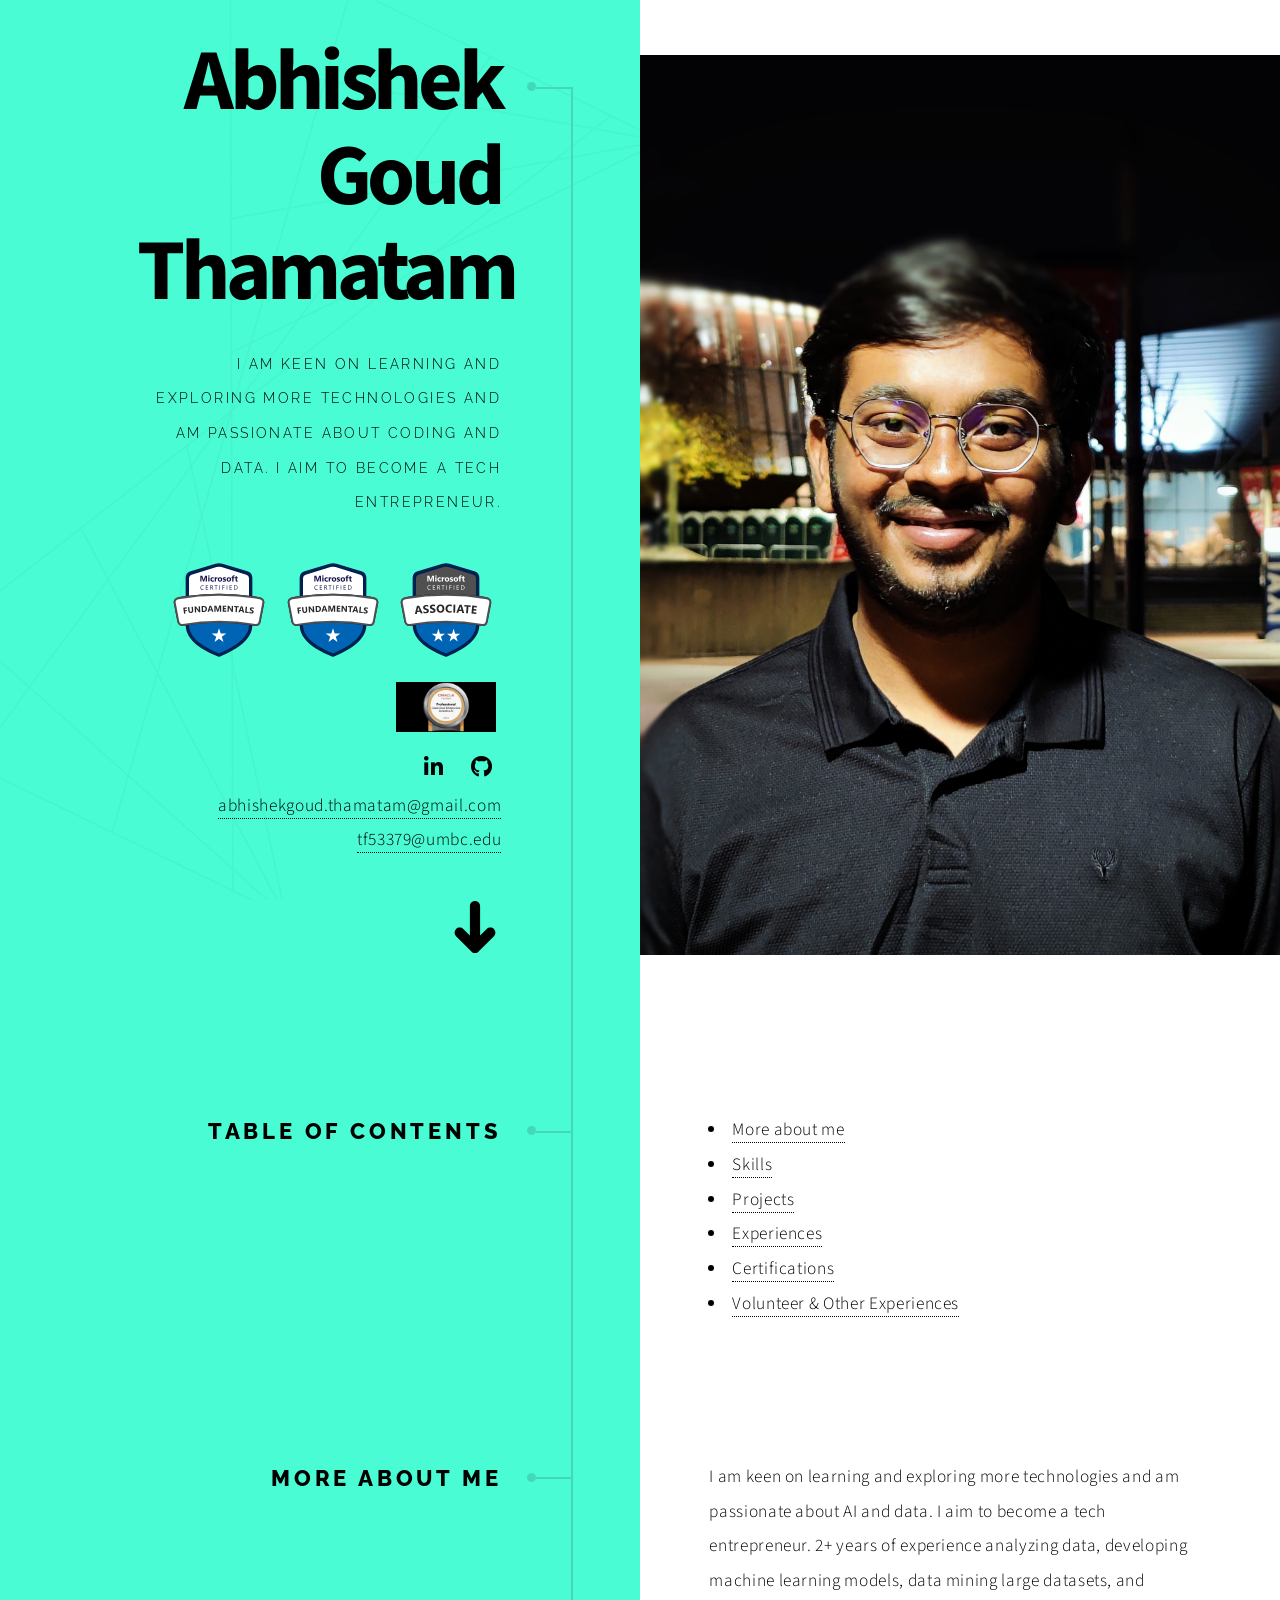
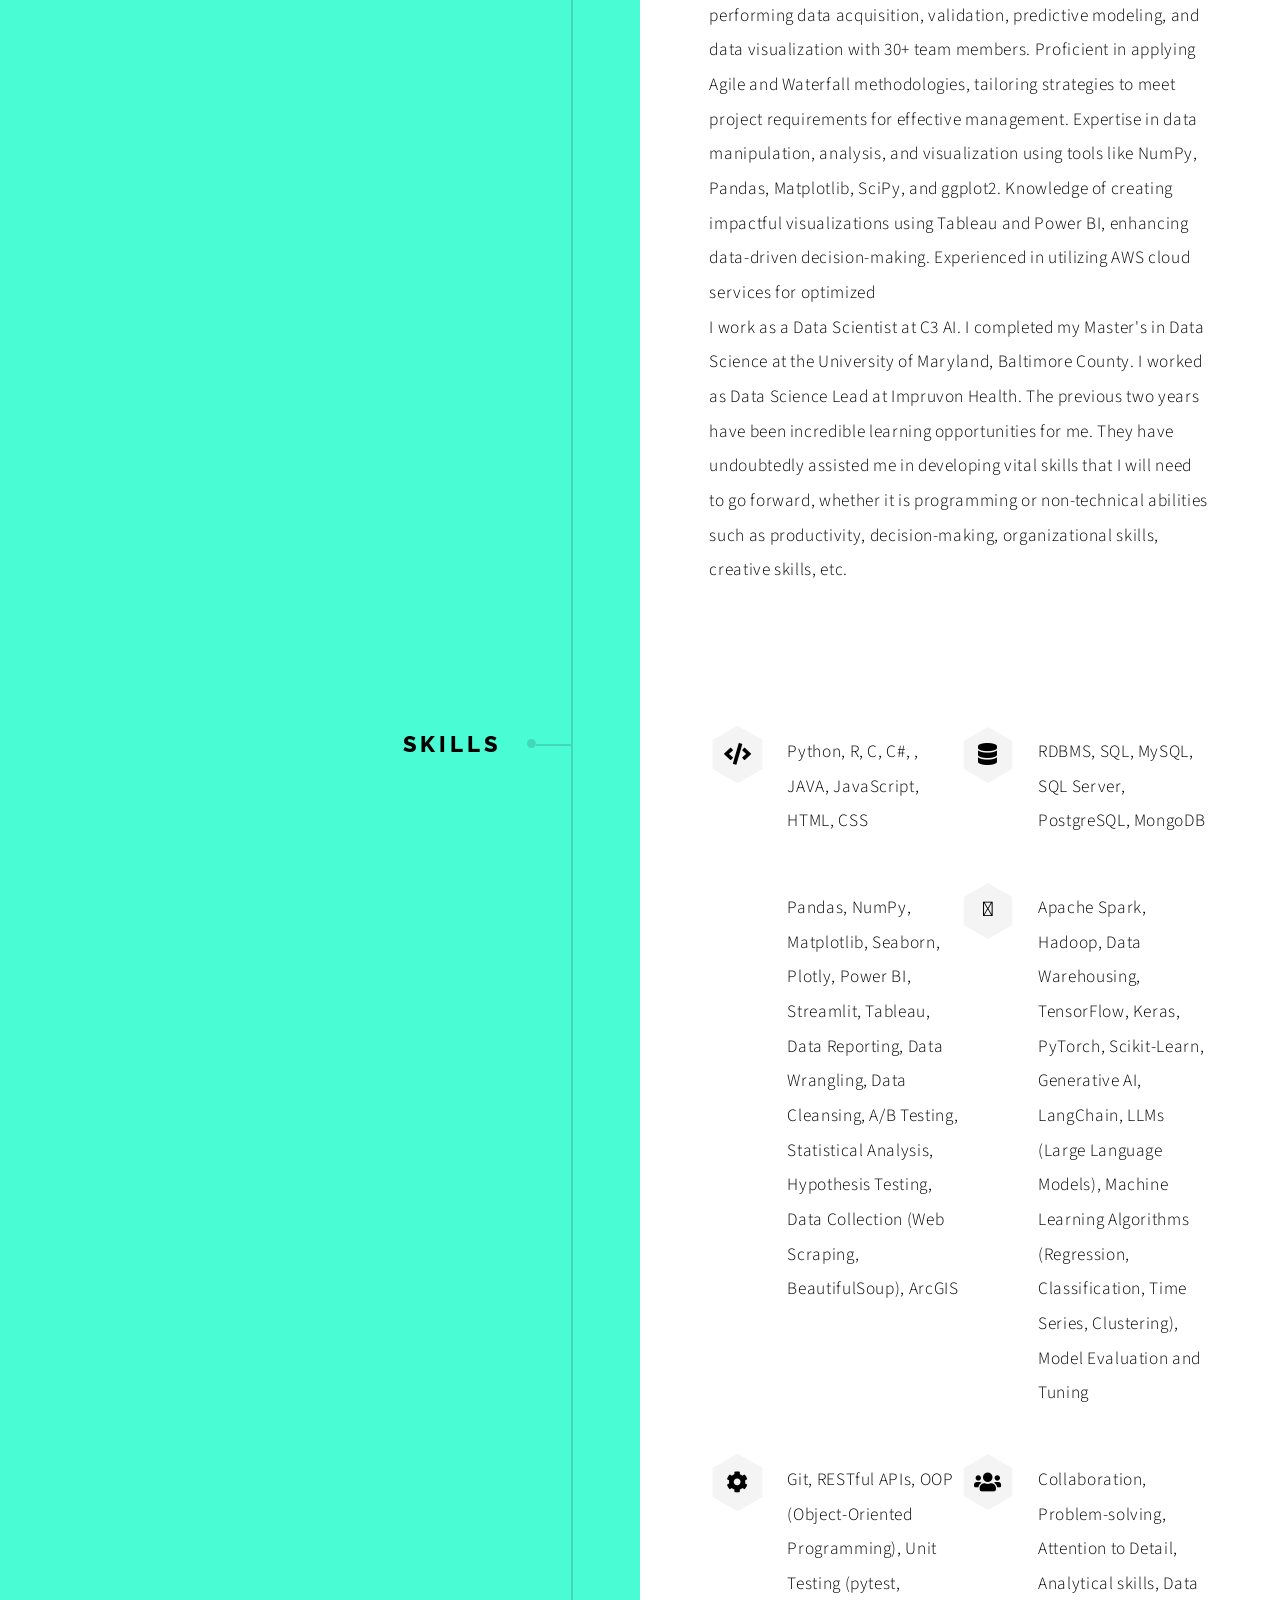
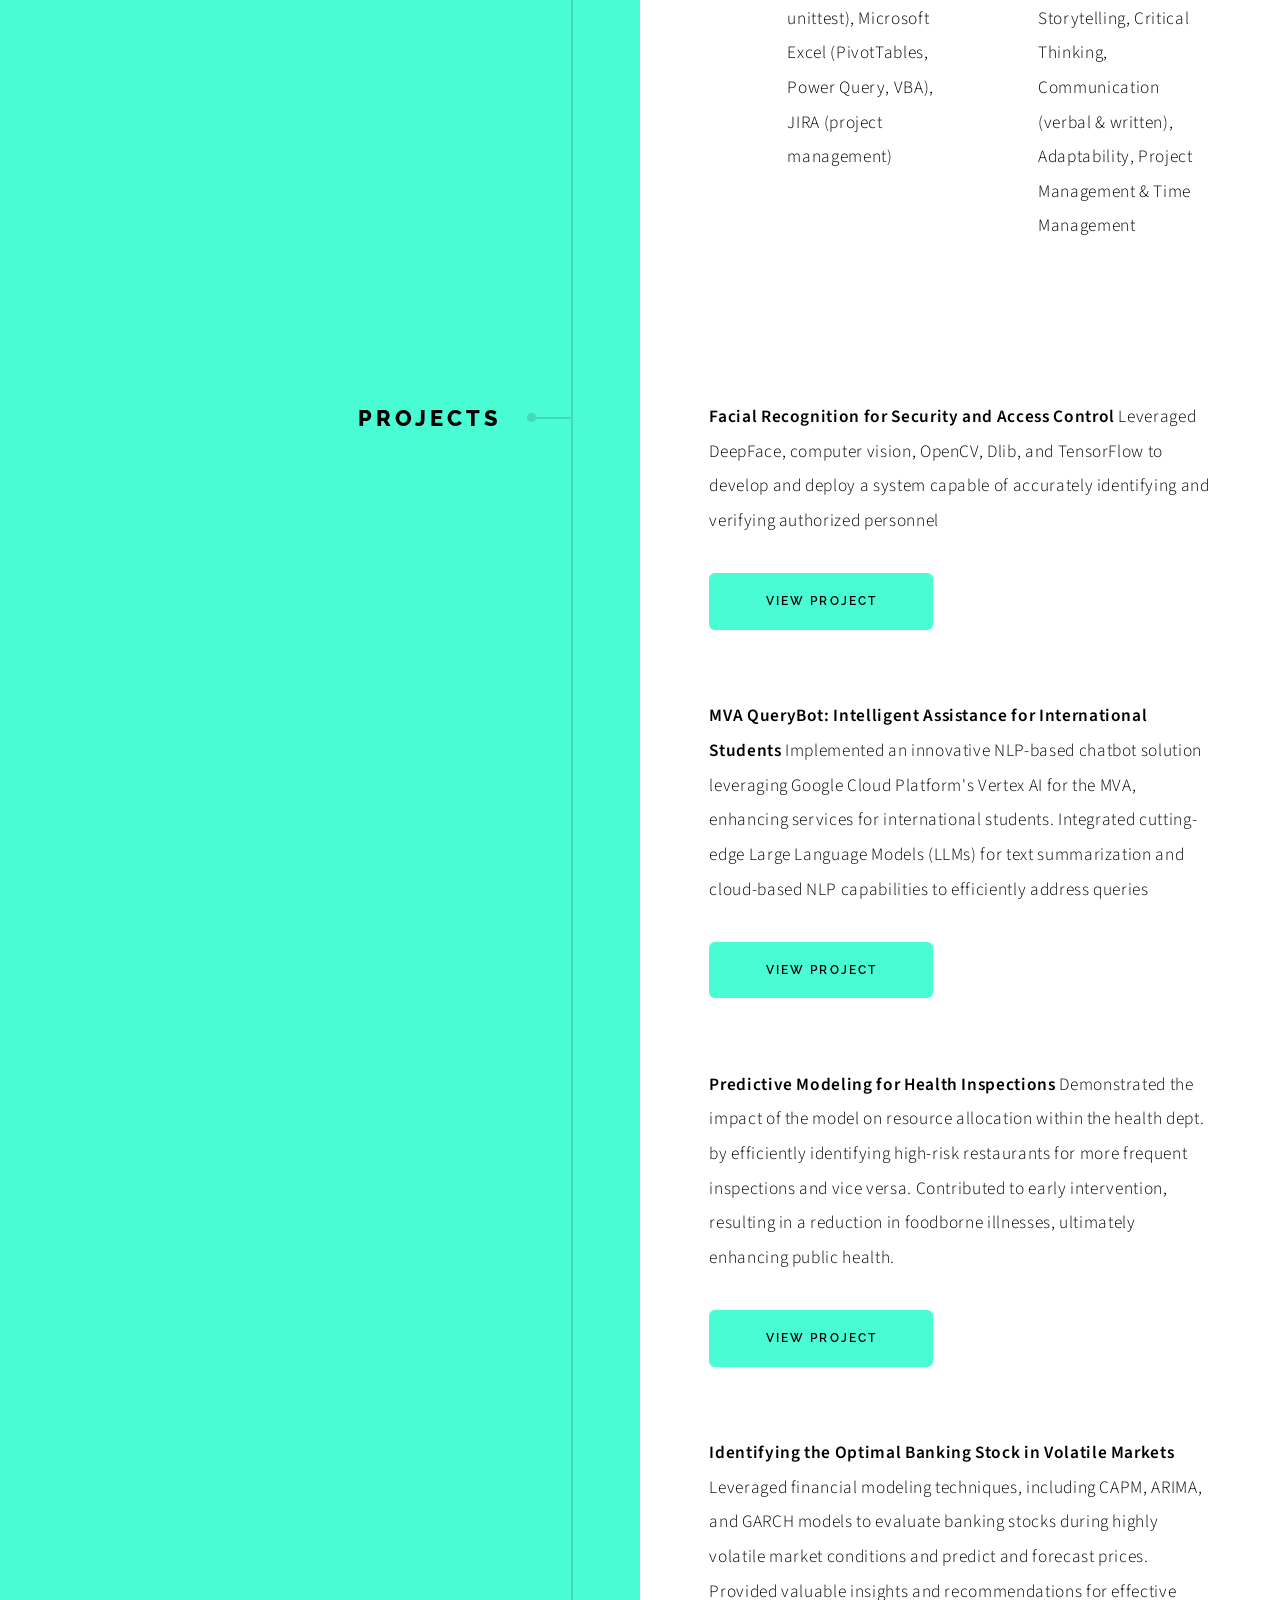
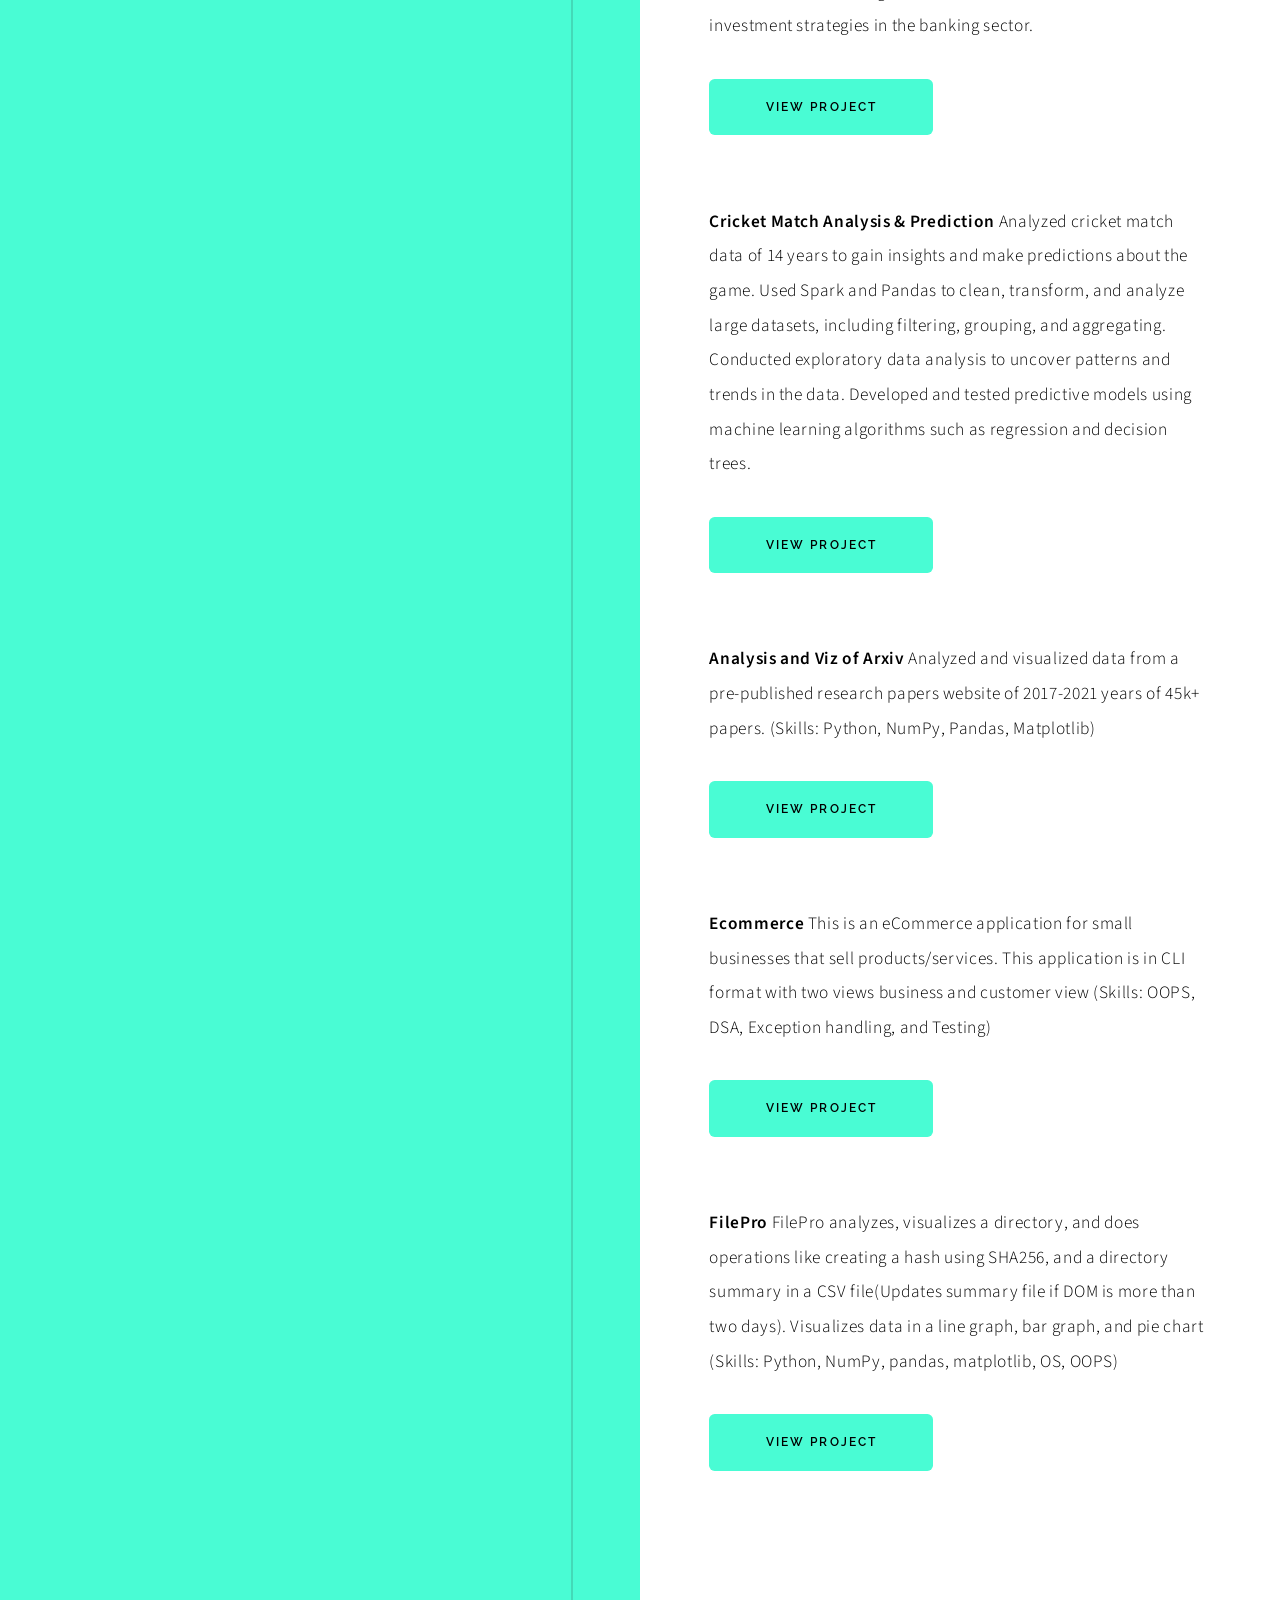
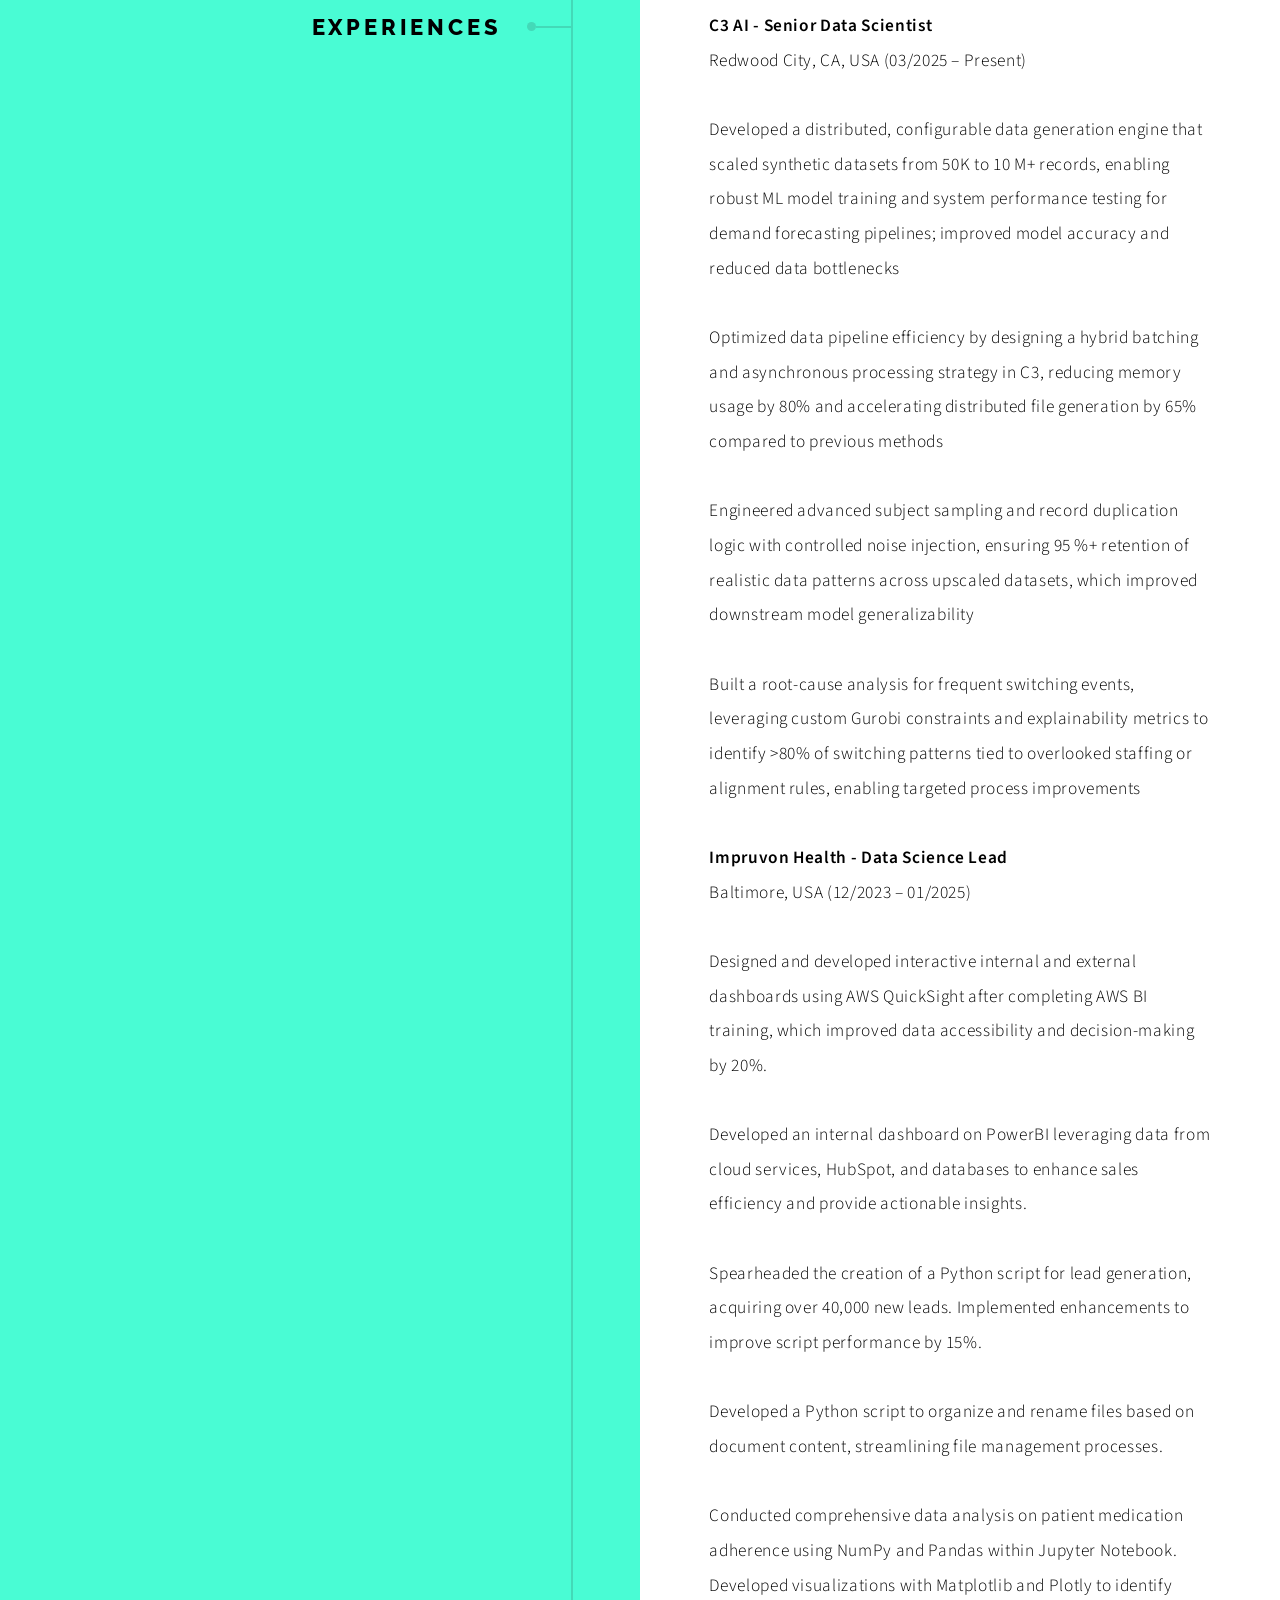
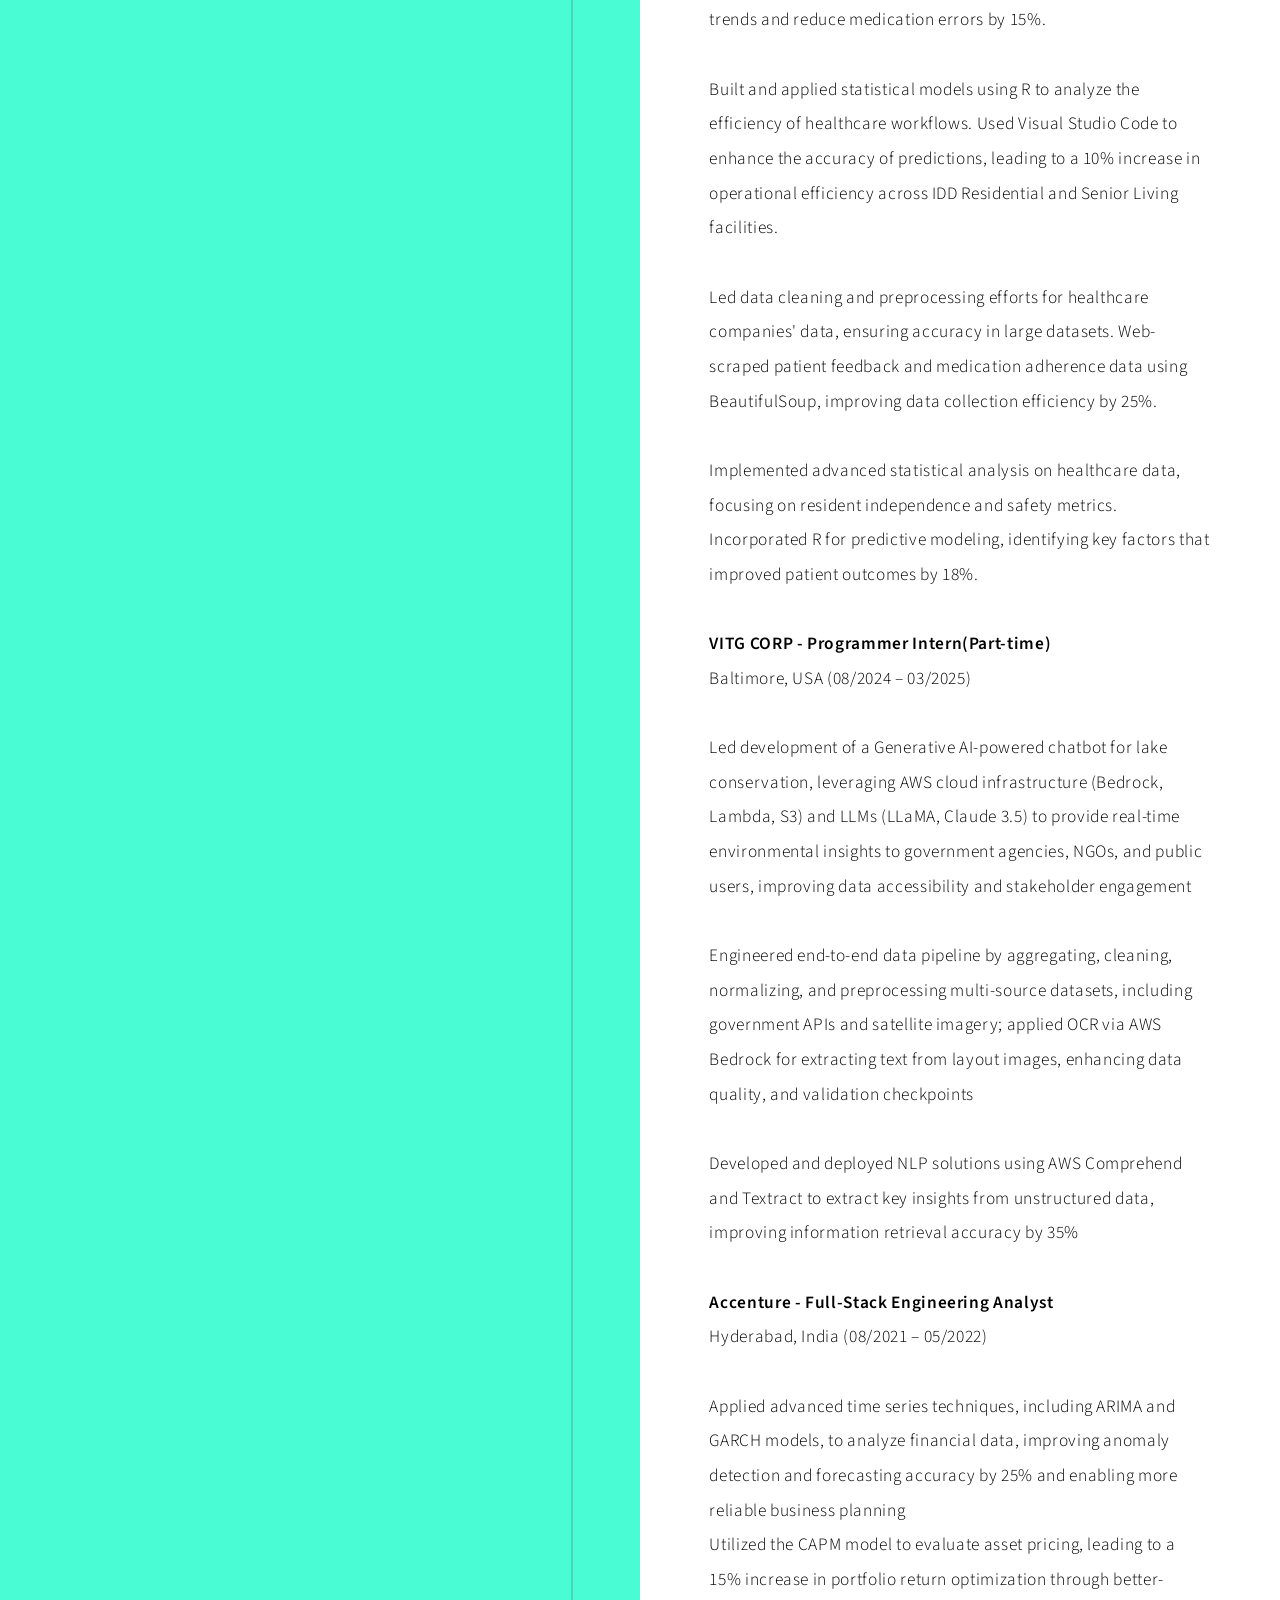
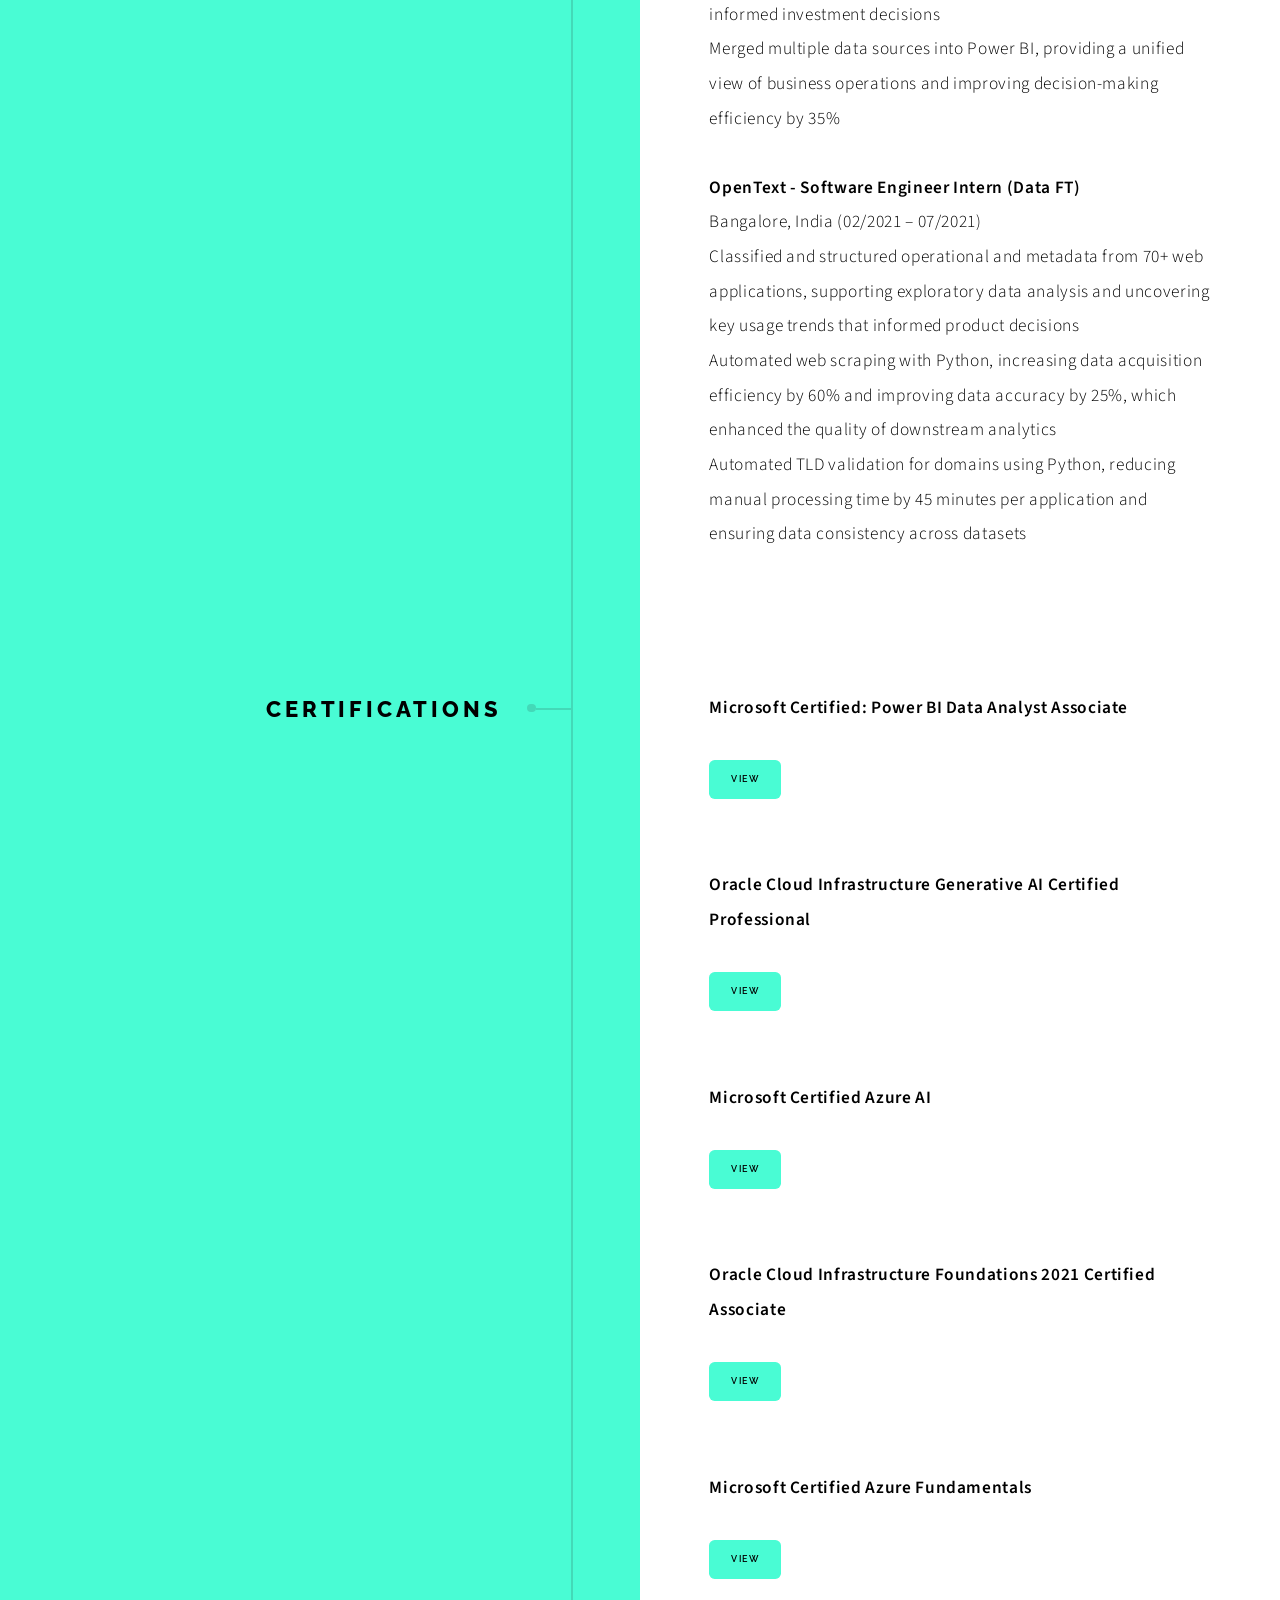
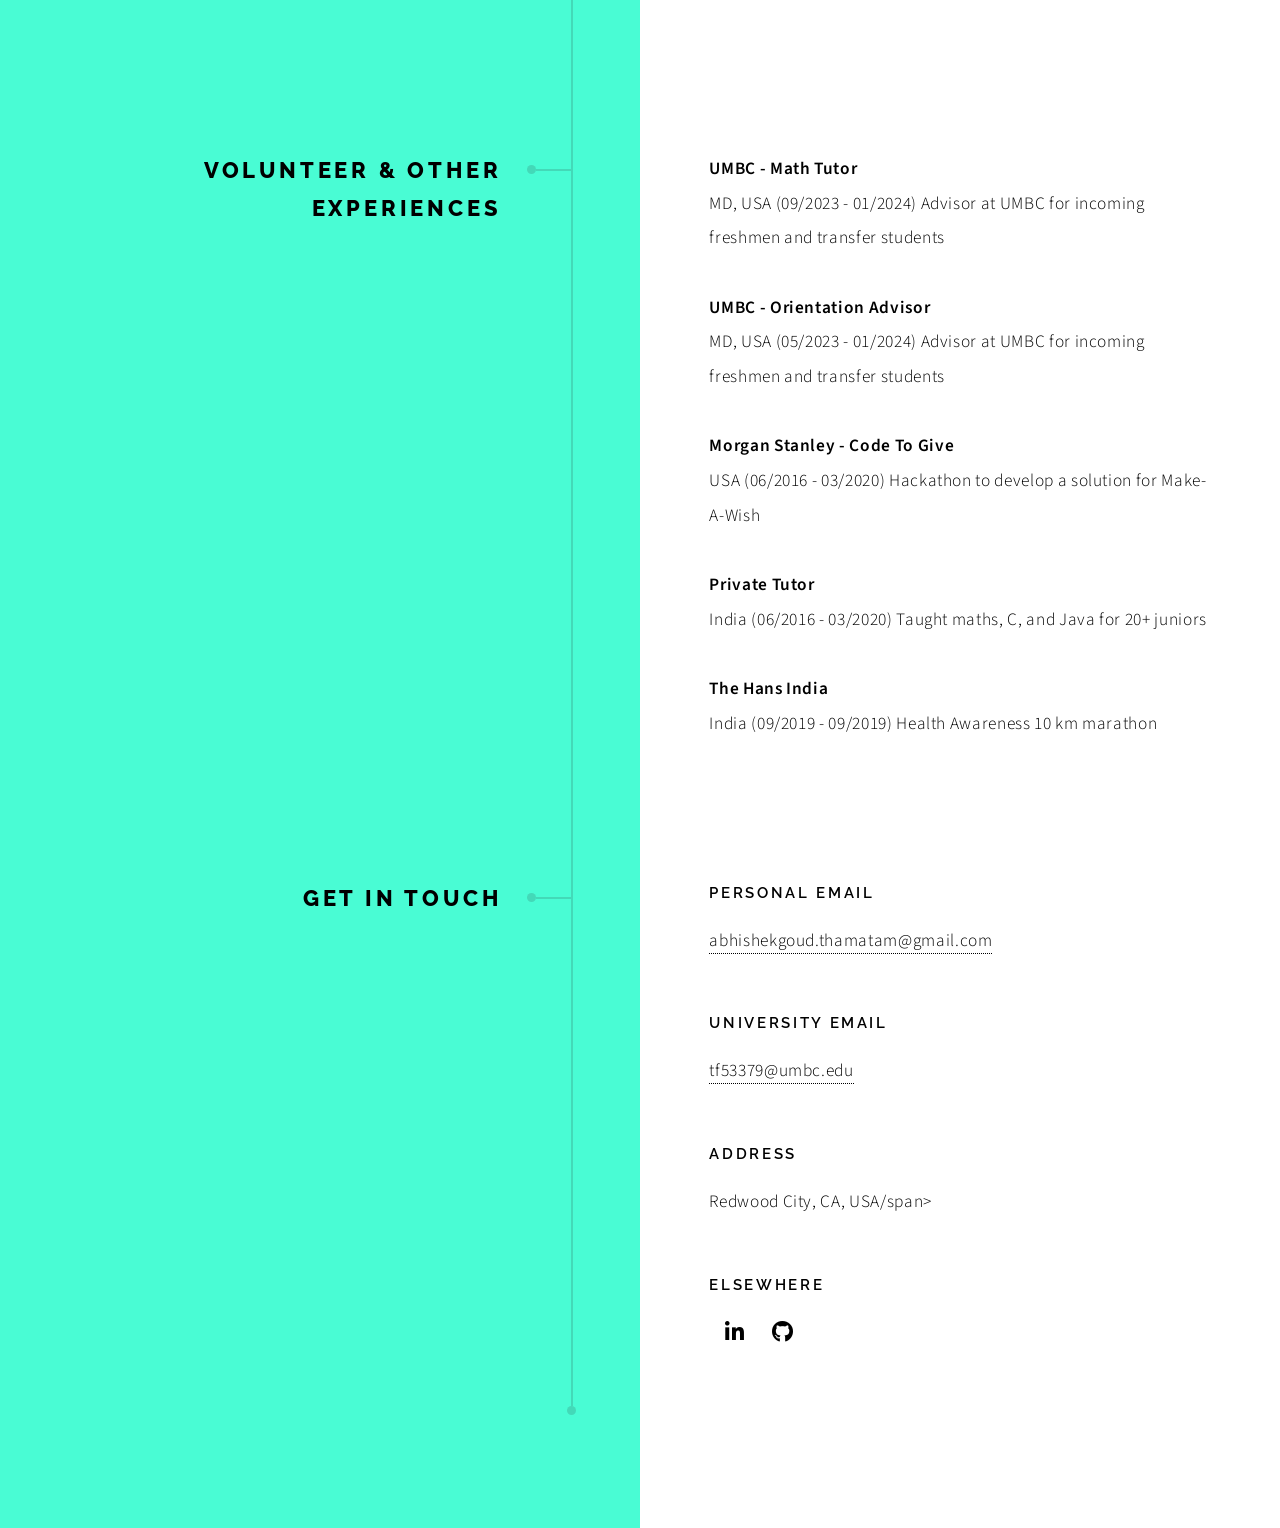
==== commit 89b43a27: "Update index.html" ====
--- a/index.html
+++ b/index.html
@@ -94,9 +94,10 @@
 							<ul class="feature-icons">
 								<li class="icon solid fa-code">Python, R, C, C#, , JAVA, JavaScript, HTML, CSS</li>
 								<li class="icon solid fa-database">RDBMS, SQL, MySQL, SQL Server, PostgreSQL, MongoDB</li>
-								<li class="icon solid fa-cog">Microsoft Excel- Macros, VBA, Pivot, VLOOKUP, Linux, RESTful APIs, A/B Testing, Statistics, ETL, Airtable, Alteryx, Snowflake</li>
-								<li class="icon solid fa-wrench">Numpy, Pandas, Apache Spark, Machine learning, TensorFlow, Predictive modeling, Statistics, Data Visualization, Matplotlib, Seaborn, Power BI, Tableau, Data pipelining, MS Office, Microsoft Excel, AWS, Azure, data mining, ETL, LLM, Computer Vision, ArcGIS, Streamlit</li>
-								<li class="icon solid fa-users">Communication, Collaboration, Critical thinking, Initiative, Eagerness to Learn, Problem-solving, Innovation, Team Player, Time Management, Interpersonal Skills, Attention to Detail, Organizational Skills</li>
+								<li class="fa-light fa-chart-simple">Pandas, NumPy, Matplotlib, Seaborn, Plotly, Power BI, Streamlit, Tableau, Data Reporting, Data Wrangling, Data Cleansing, A/B Testing, Statistical Analysis, Hypothesis Testing, Data Collection (Web Scraping, BeautifulSoup), ArcGIS</li>
+								<li class="fa-solid fa-chart-line">Apache Spark, Hadoop, Data Warehousing, TensorFlow, Keras, PyTorch, Scikit-Learn, Generative AI, LangChain, LLMs (Large Language Models), Machine Learning Algorithms (Regression, Classification, Time Series, Clustering), Model Evaluation and Tuning</li>
+								<li class="icon solid fa-cog">Git, RESTful APIs, OOP (Object-Oriented Programming), Unit Testing (pytest, unittest), Microsoft Excel (PivotTables, Power Query, VBA), JIRA (project management)</li>
+								<li class="icon solid fa-users">Collaboration, Problem-solving, Attention to Detail, Analytical skills, Data Storytelling, Critical Thinking, Communication (verbal & written), Adaptability, Project Management & Time Management</li>
 							</ul>
 						</div>
 					</section>
@@ -163,27 +164,42 @@
 						<h2>Experiences</h2>
 					</header>
 					<div class="content">
-						<p><strong>Impruvon Health - Data Science Lead</strong><br> Baltimore, USA		(12/2023 – Present)
+						<p><strong>C3 AI - Senior Data Scientist </strong><br> Redwood City, CA, USA		(03/2025 – Present)
+							<br><br> Developed a distributed, configurable data generation engine that scaled synthetic datasets from 50K to 10 M+ records, enabling robust ML model training and system performance testing for demand forecasting pipelines; improved model accuracy and reduced data bottlenecks
+							<br><br> Optimized data pipeline efficiency by designing a hybrid batching and asynchronous processing strategy in C3, reducing memory usage by 80% and accelerating distributed file generation by 65% compared to previous methods
+							<br><br> Engineered advanced subject sampling and record duplication logic with controlled noise injection, ensuring 95 %+ retention of realistic data patterns across upscaled datasets, which improved downstream model generalizability
+							<br><br> Built a root-cause analysis for frequent switching events, leveraging custom Gurobi constraints and explainability metrics to identify >80% of switching patterns tied to overlooked staffing or alignment rules, enabling targeted process improvements
+
+						<br>
+						<p><strong>Impruvon Health - Data Science Lead</strong><br> Baltimore, USA		(12/2023 – 01/2025)
 							<br><br> Designed and developed interactive internal and external dashboards using AWS QuickSight after completing AWS BI training, which improved data accessibility and decision-making by 20%.
-							<br><br> Currently developing an internal dashboard on PowerBI leveraging data from cloud services, HubSpot, and databases to enhance sales efficiency and provide actionable insights.
+							<br><br> Developed an internal dashboard on PowerBI leveraging data from cloud services, HubSpot, and databases to enhance sales efficiency and provide actionable insights.
 							<br><br> Spearheaded the creation of a Python script for lead generation, acquiring over 40,000 new leads. Implemented enhancements to improve script performance by 15%.
 							<br><br> Developed a Python script to organize and rename files based on document content, streamlining file management processes.
 							<br><br> Conducted comprehensive data analysis on patient medication adherence using NumPy and Pandas within Jupyter Notebook. Developed visualizations with Matplotlib and Plotly to identify trends and reduce medication errors by 15%.
 							<br><br> Built and applied statistical models using R to analyze the efficiency of healthcare workflows. Used Visual Studio Code to enhance the accuracy of predictions, leading to a 10% increase in operational efficiency across IDD Residential and Senior Living facilities.
-							<br><br> Led data cleaning and preprocessing efforts for healthcare companies' data, ensuring accuracy in large datasets. Web scraped patient feedback and medication adherence data using BeautifulSoup, improving data collection efficiency by 25%.
+							<br><br> Led data cleaning and preprocessing efforts for healthcare companies' data, ensuring accuracy in large datasets. Web-scraped patient feedback and medication adherence data using BeautifulSoup, improving data collection efficiency by 25%.
 							<br><br> Implemented advanced statistical analysis on healthcare data, focusing on resident independence and safety metrics. Incorporated R for predictive modeling, identifying key factors that improved patient outcomes by 18%.
 						<br>
-						<p><strong>Aplus Datalytics - Data Analyst</strong><br>Hyderabad, India		(01/2020 – 06/2022)
-							<br><br> Partnered with stakeholders to gather and document requirements using the Waterfall methodology, creating detailed project documentation that enhanced project clarity by 25%.
-							<br><br> Applied advanced time series techniques to analyze financial data, improving the detection of patterns and anomalies by 25% and driving more informed strategic initiatives.
-							<br><br> Developed and implemented ARIMA and GARCH models, improving financial forecasting accuracy by 25% and enabling more reliable business planning.
-							<br><br> Merged data sources into Power BI, enabling comprehensive analysis and providing a unified view of business operations, which improved decision-making efficiency by 35%.
-							<br><br> Designed and tracked Key Performance Indicators (KPIs) to evaluate business performance, enabling data-driven decision-making and strategic planning by providing actionable insights into key metrics.
-							<br><br> Transformed the CAPM model to evaluate asset pricing, leading to a 15% increase in portfolio return optimization through better-informed investment decisions.
-							<br><br> Leveraged AWS Redshift to perform complex queries and large-scale data analysis, optimizing query performance and enabling in-depth data exploration for actionable business insights.
-							<br><br> Automated the data collection and reporting process using custom scripts, populating tables for Power BI consumption, and reducing manual effort by 50%.
-							<br><br> Implemented Monte Carlo methods to evaluate the impact of uncertainty in financial models, reducing risk assessment errors by 20% and improving overall risk management.							</p>
-						<br>
+							<p><strong>VITG CORP - Programmer Intern(Part-time) </strong><br> Baltimore, USA	(08/2024 – 03/2025)
+							<br><br> Led development of a Generative AI-powered chatbot for lake conservation, leveraging AWS cloud infrastructure (Bedrock, Lambda, S3) and LLMs (LLaMA, Claude 3.5) to provide real-time environmental insights to government agencies, NGOs, and public users, improving data accessibility and stakeholder engagement
+							<br><br> Engineered end-to-end data pipeline by aggregating, cleaning, normalizing, and preprocessing multi-source datasets, including government APIs and satellite imagery; applied OCR via AWS Bedrock for extracting text from layout images, enhancing data quality, and validation checkpoints
+							<br><br> Developed and deployed NLP solutions using AWS Comprehend and Textract to extract key insights from unstructured data, improving information retrieval accuracy by 35%
+
+						<br>
+							<p><strong>Accenture - Full-Stack Engineering Analyst </strong><br> Hyderabad, India		(08/2021 – 05/2022)
+							<br><br> Applied advanced time series techniques, including ARIMA and GARCH models, to analyze financial data, improving anomaly detection and forecasting accuracy by 25% and enabling more reliable business planning
+							<br><be> Utilized the CAPM model to evaluate asset pricing, leading to a 15% increase in portfolio return optimization through better-informed investment decisions
+							<br><be> Merged multiple data sources into Power BI, providing a unified view of business operations and improving decision-making efficiency by 35%
+
+						<br>
+							<p><strong>OpenText - Software Engineer Intern (Data FT) </strong><br> Bangalore, India		(02/2021 – 07/2021)
+							<br><be> Classified and structured operational and metadata from 70+ web applications, supporting exploratory data analysis and uncovering key usage trends that informed product decisions
+							<br><be> Automated web scraping with Python, increasing data acquisition efficiency by 60% and improving data accuracy by 25%, which enhanced the quality of downstream analytics
+							<br><be> Automated TLD validation for domains using Python, reducing manual processing time by 45 minutes per application and ensuring data consistency across datasets
+
+						<br>
+						
 					</div>
 				</section>
 			<!-- exp -->
@@ -252,7 +268,7 @@
 						Taught maths, C, and Java for 20+ juniors	
 					<br>
 					<p><strong>The Hans India</strong><br>India		(09/2019 - 09/2019)
-						Health Awareness 10KM marathon
+						Health Awareness 10 km marathon
 						<br>
 				</div>
 			</section>
@@ -278,7 +294,7 @@
 								
 								<li>
 									<h3>Address</h3>
-									<span>Catonsville, MD, 21228</span>
+									<span>Redwood City, CA, USA/span>
 								</li>
 								<li>
 									<h3>Elsewhere</h3>
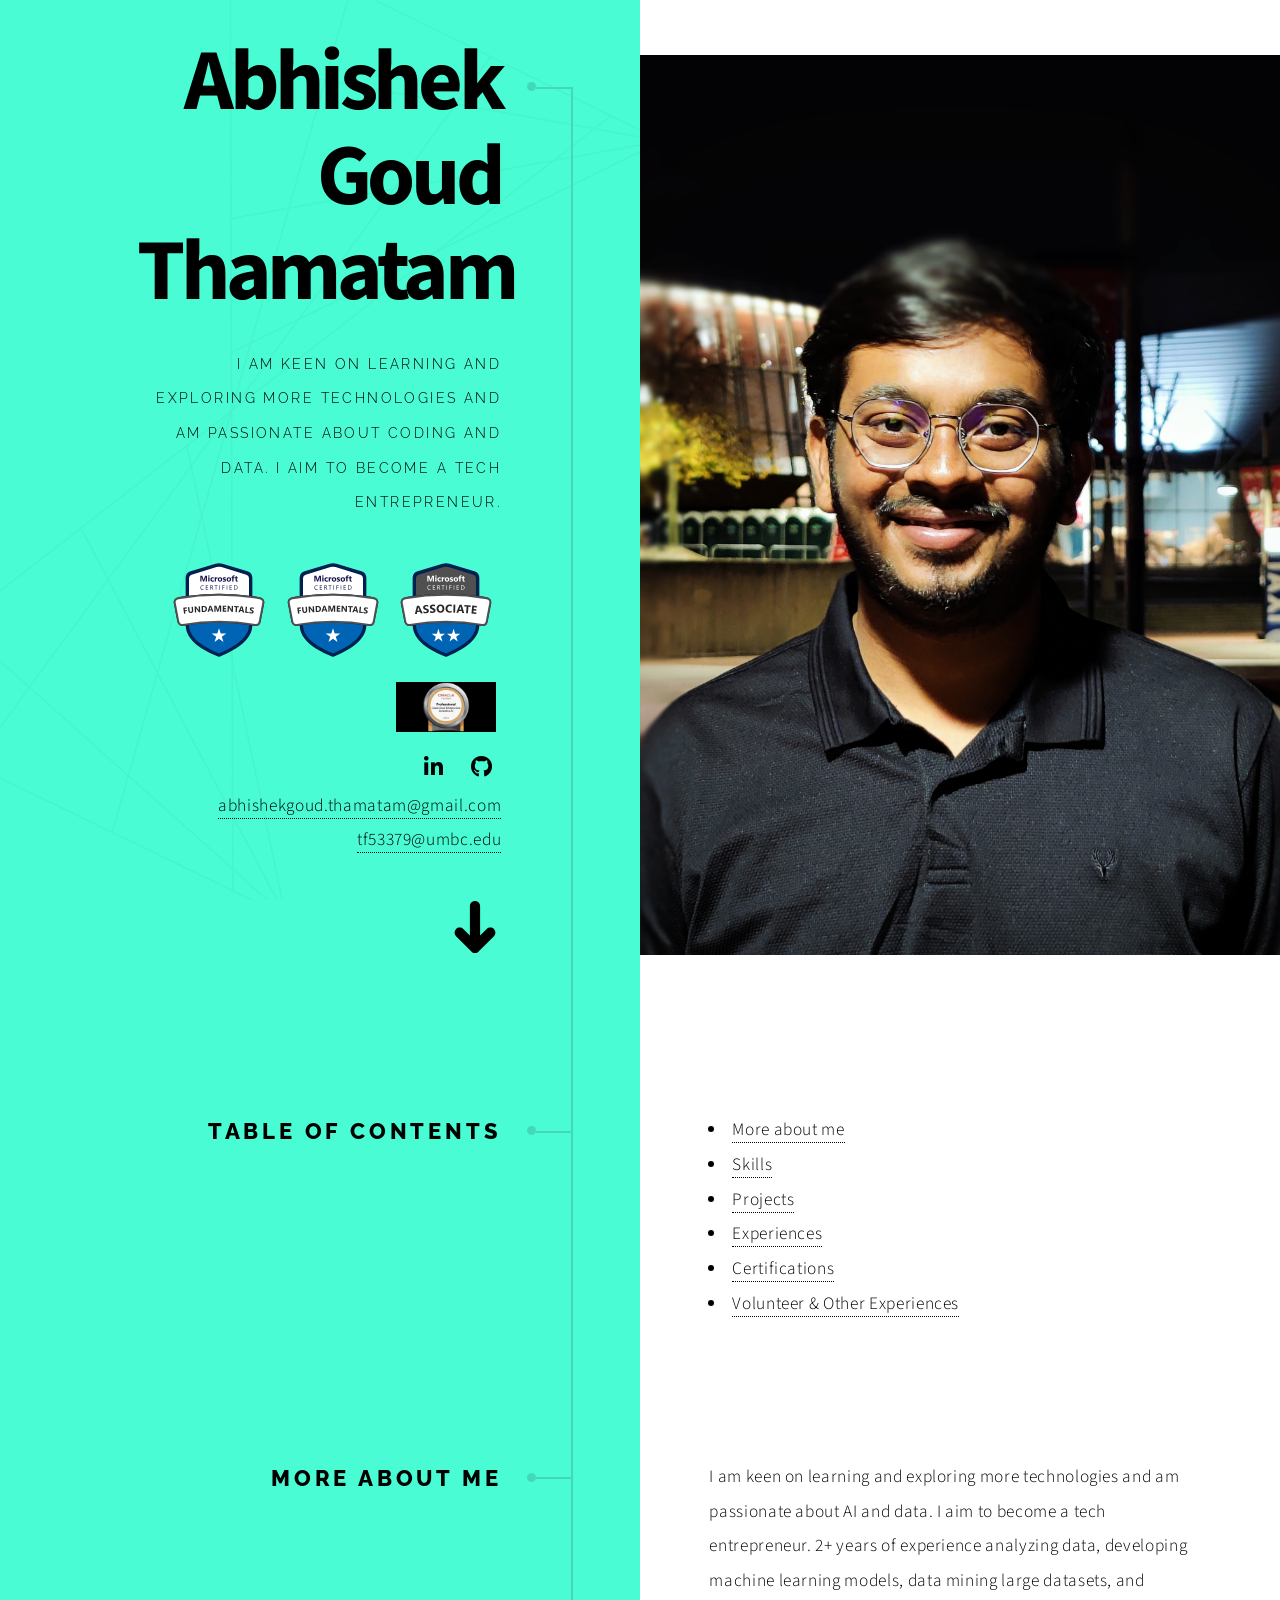
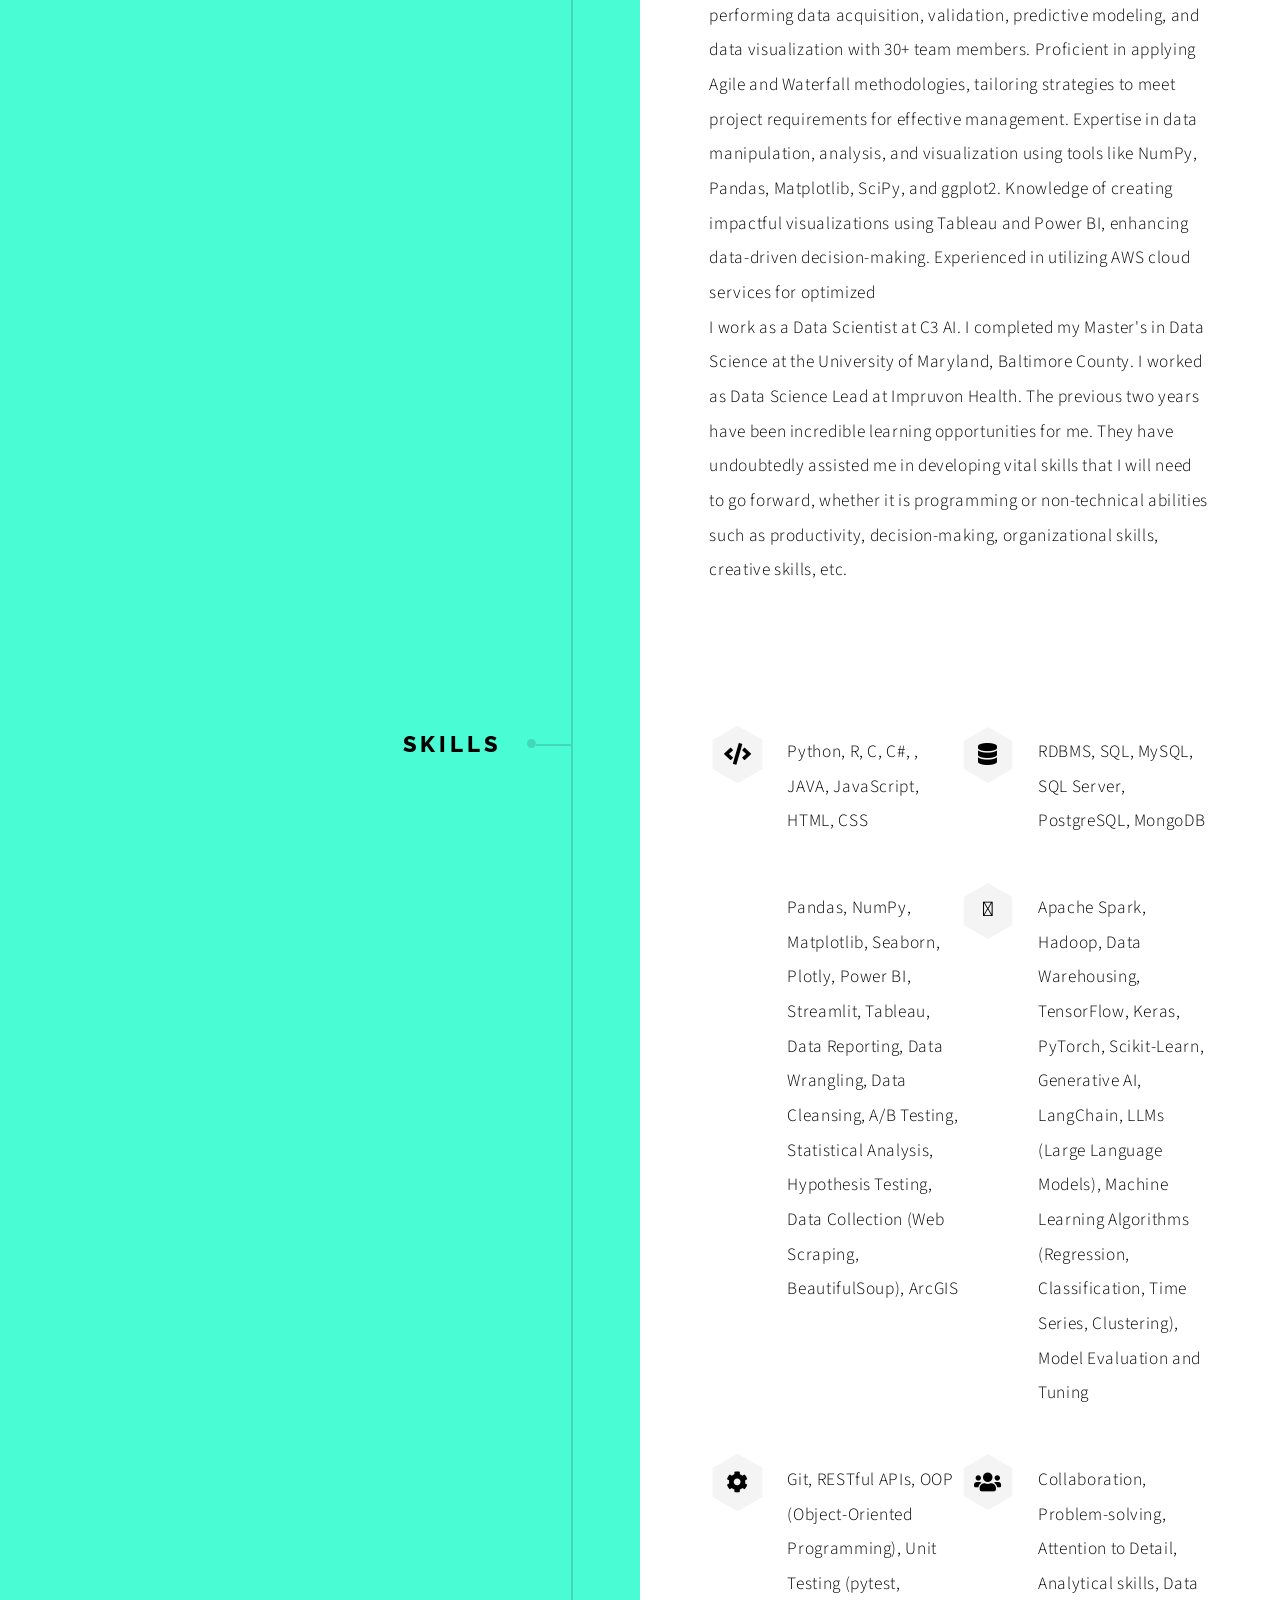
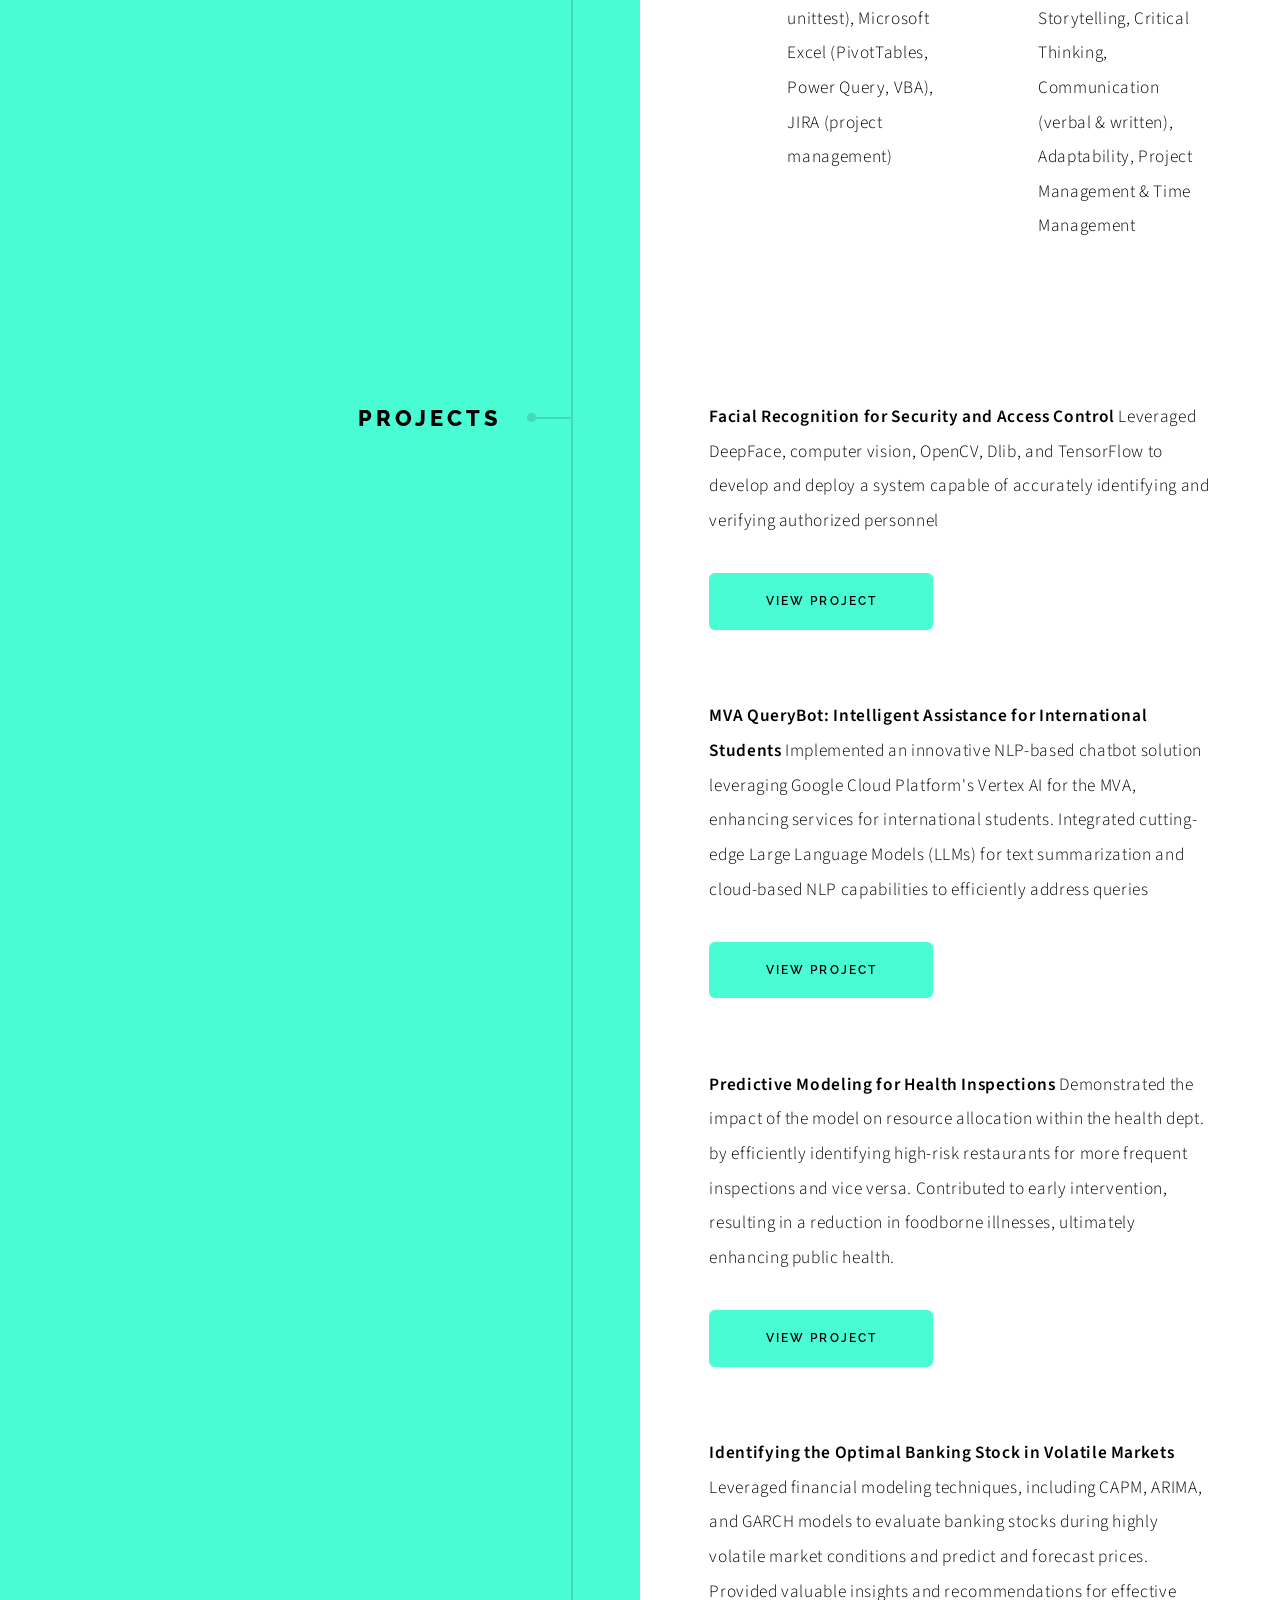
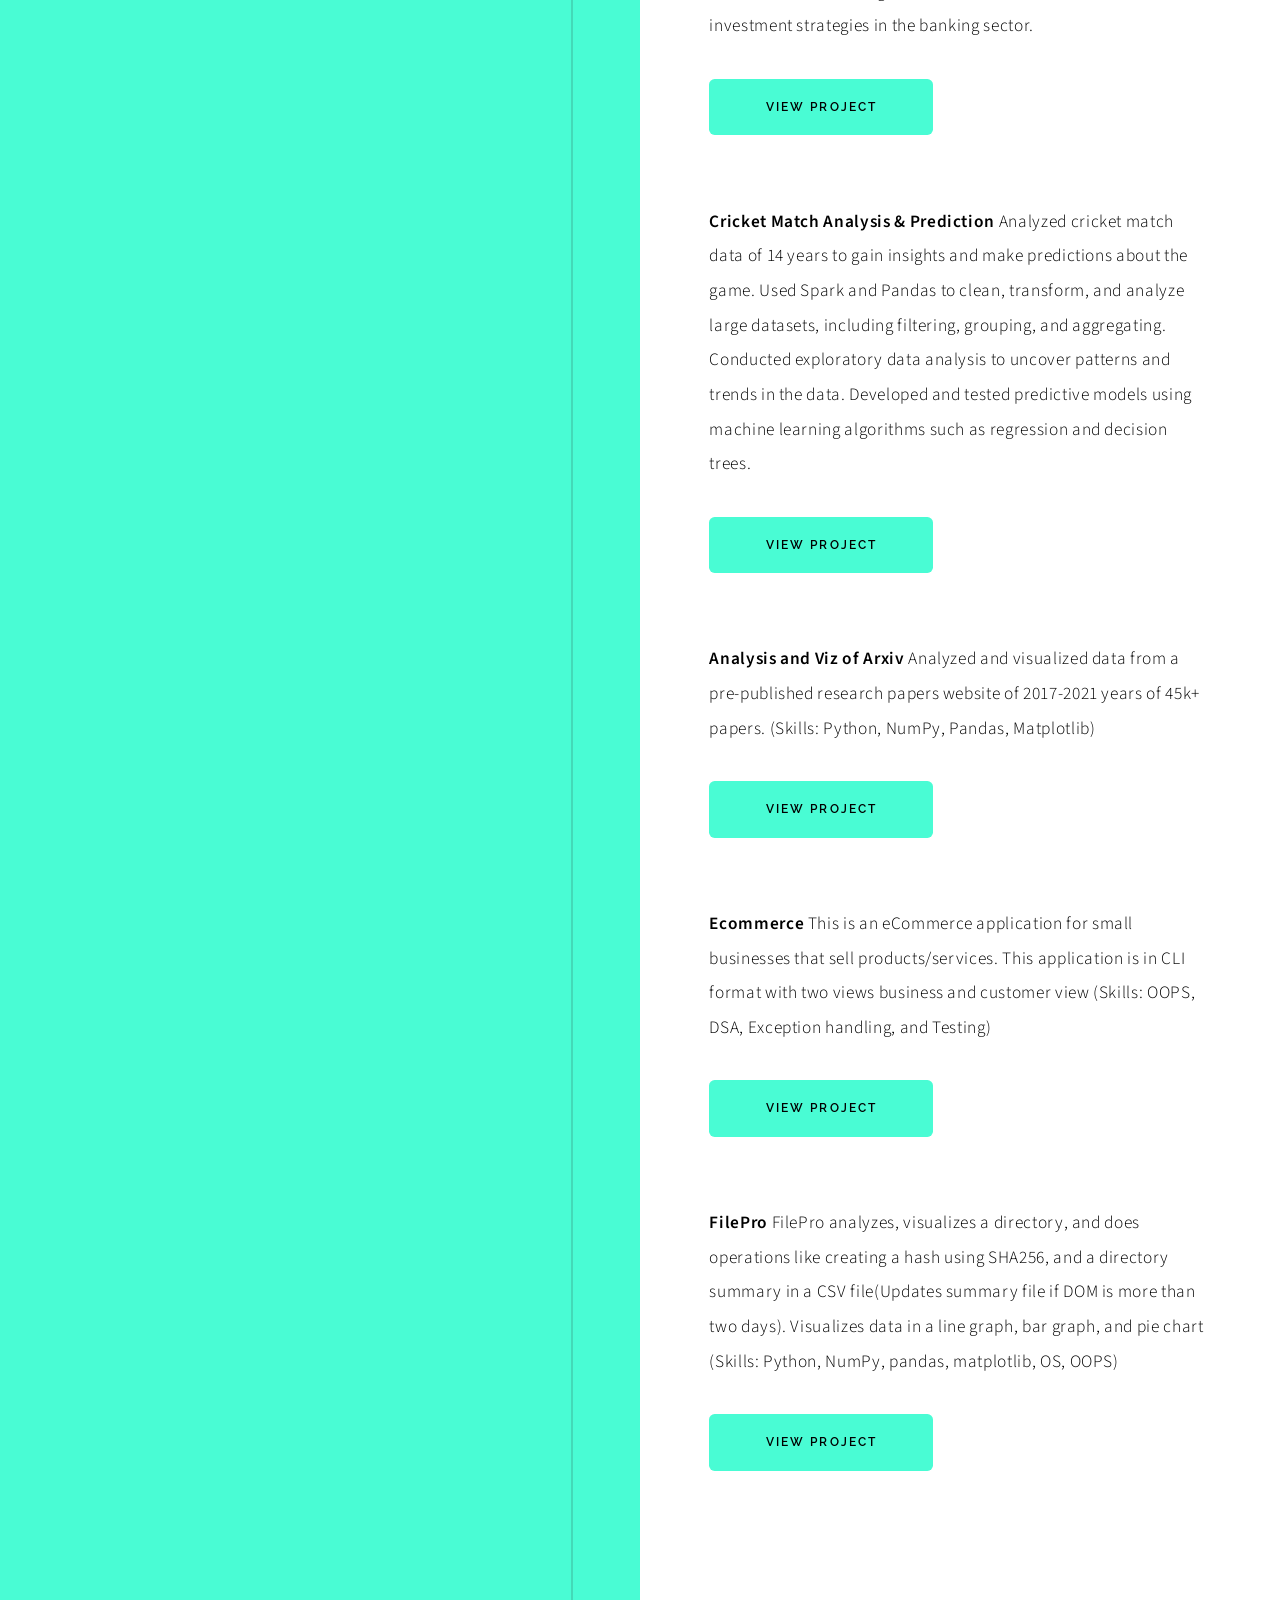
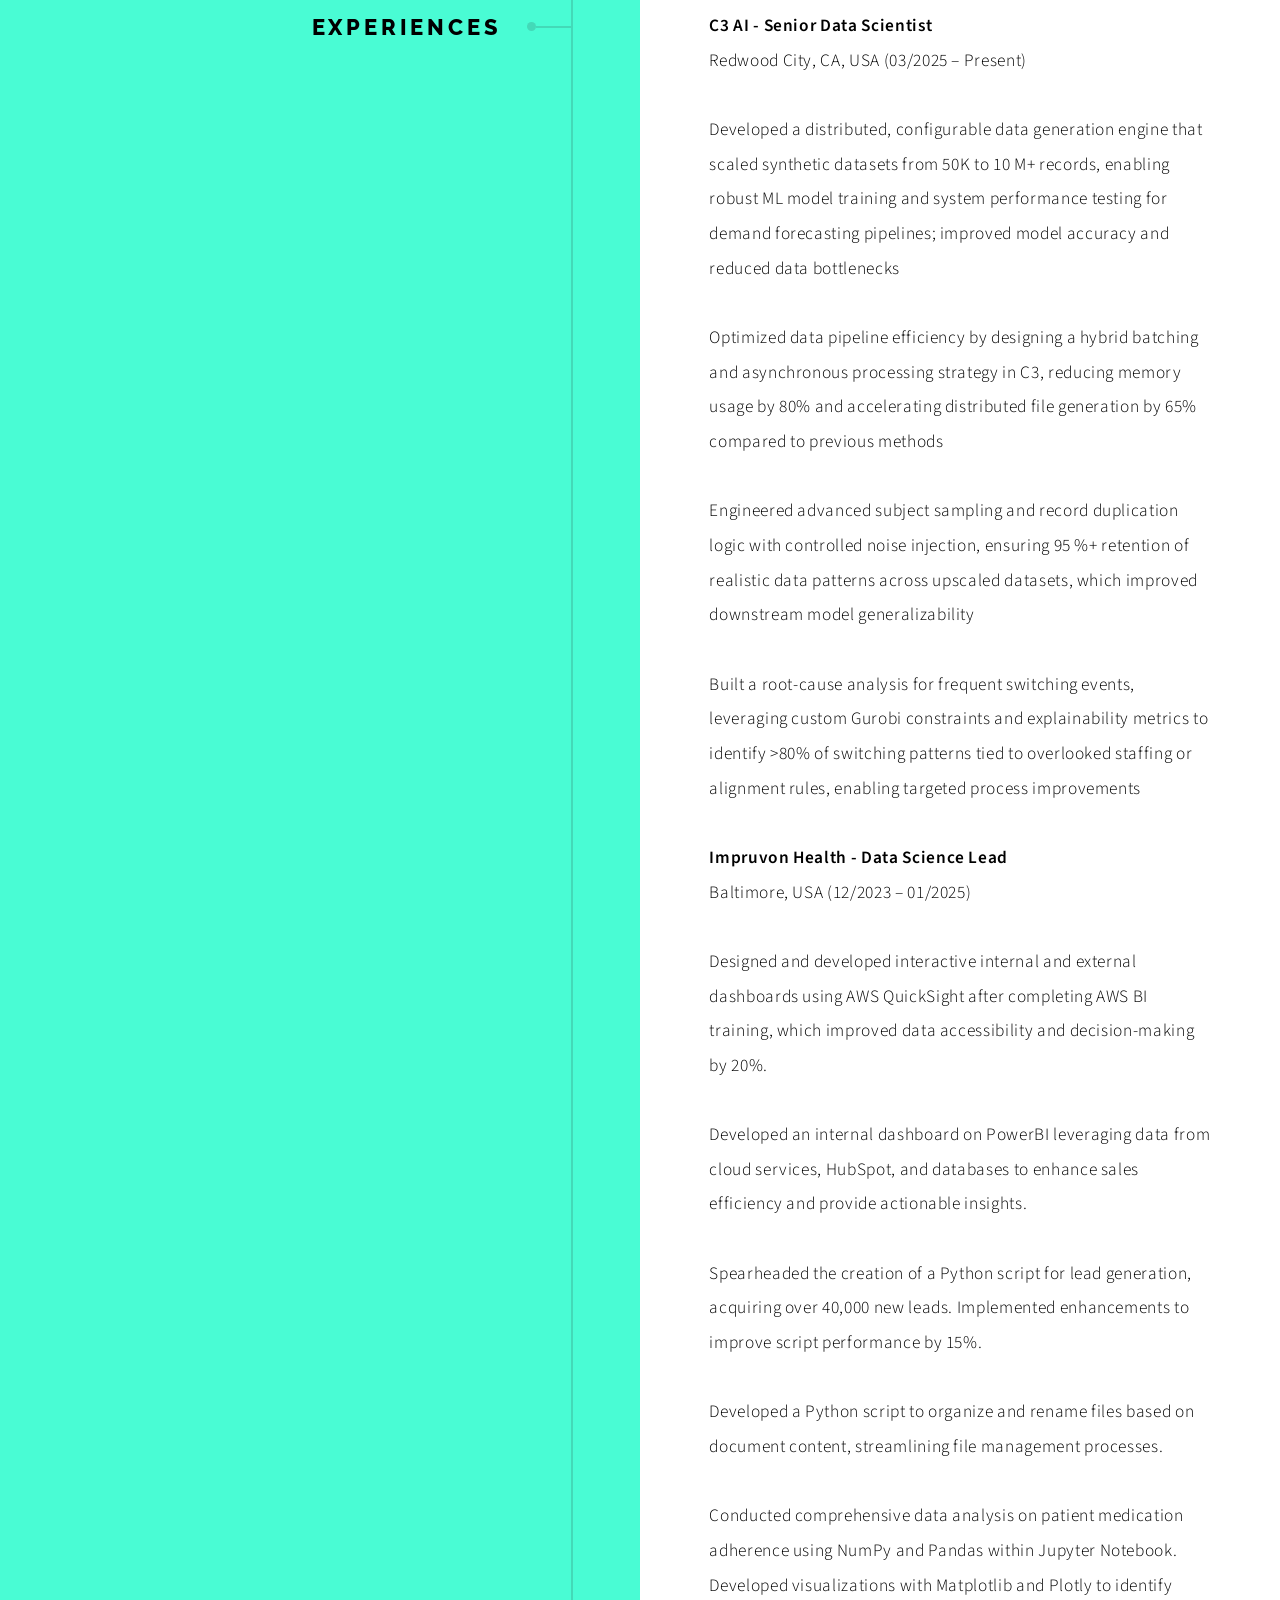
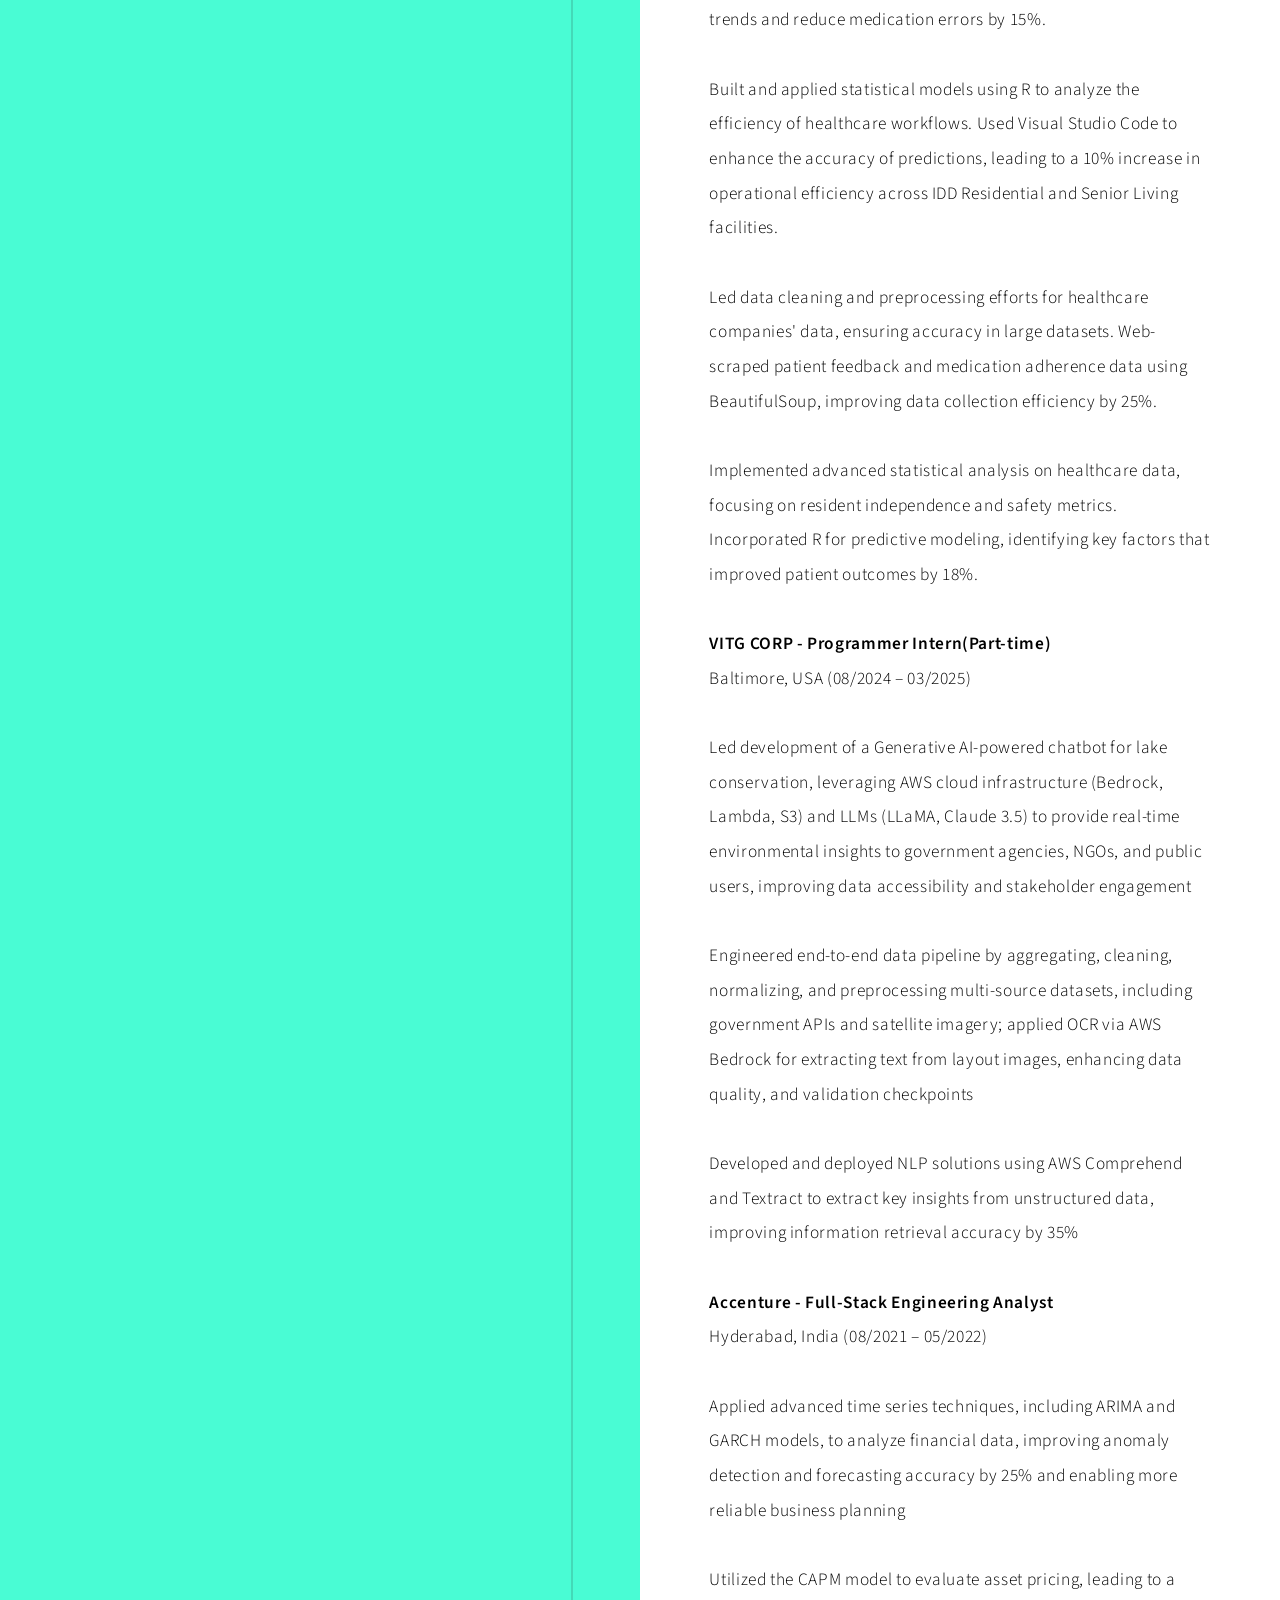
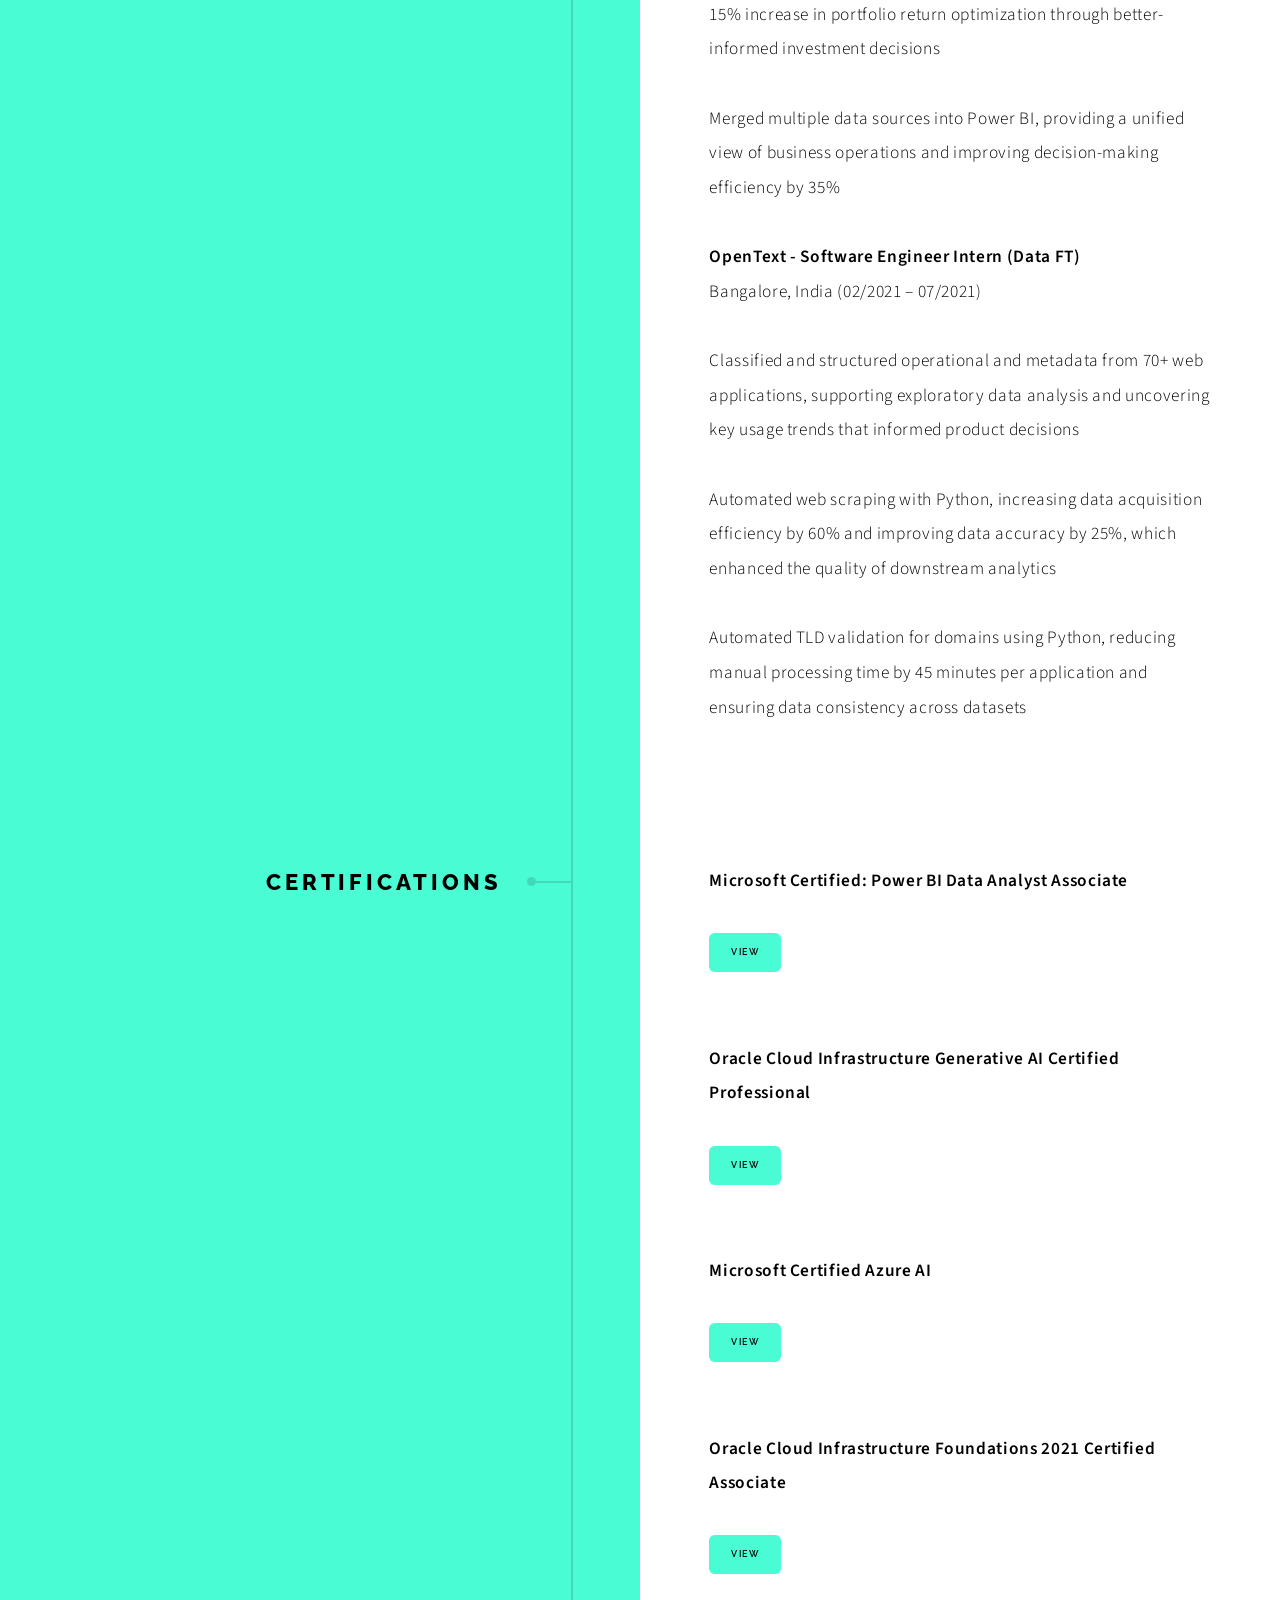
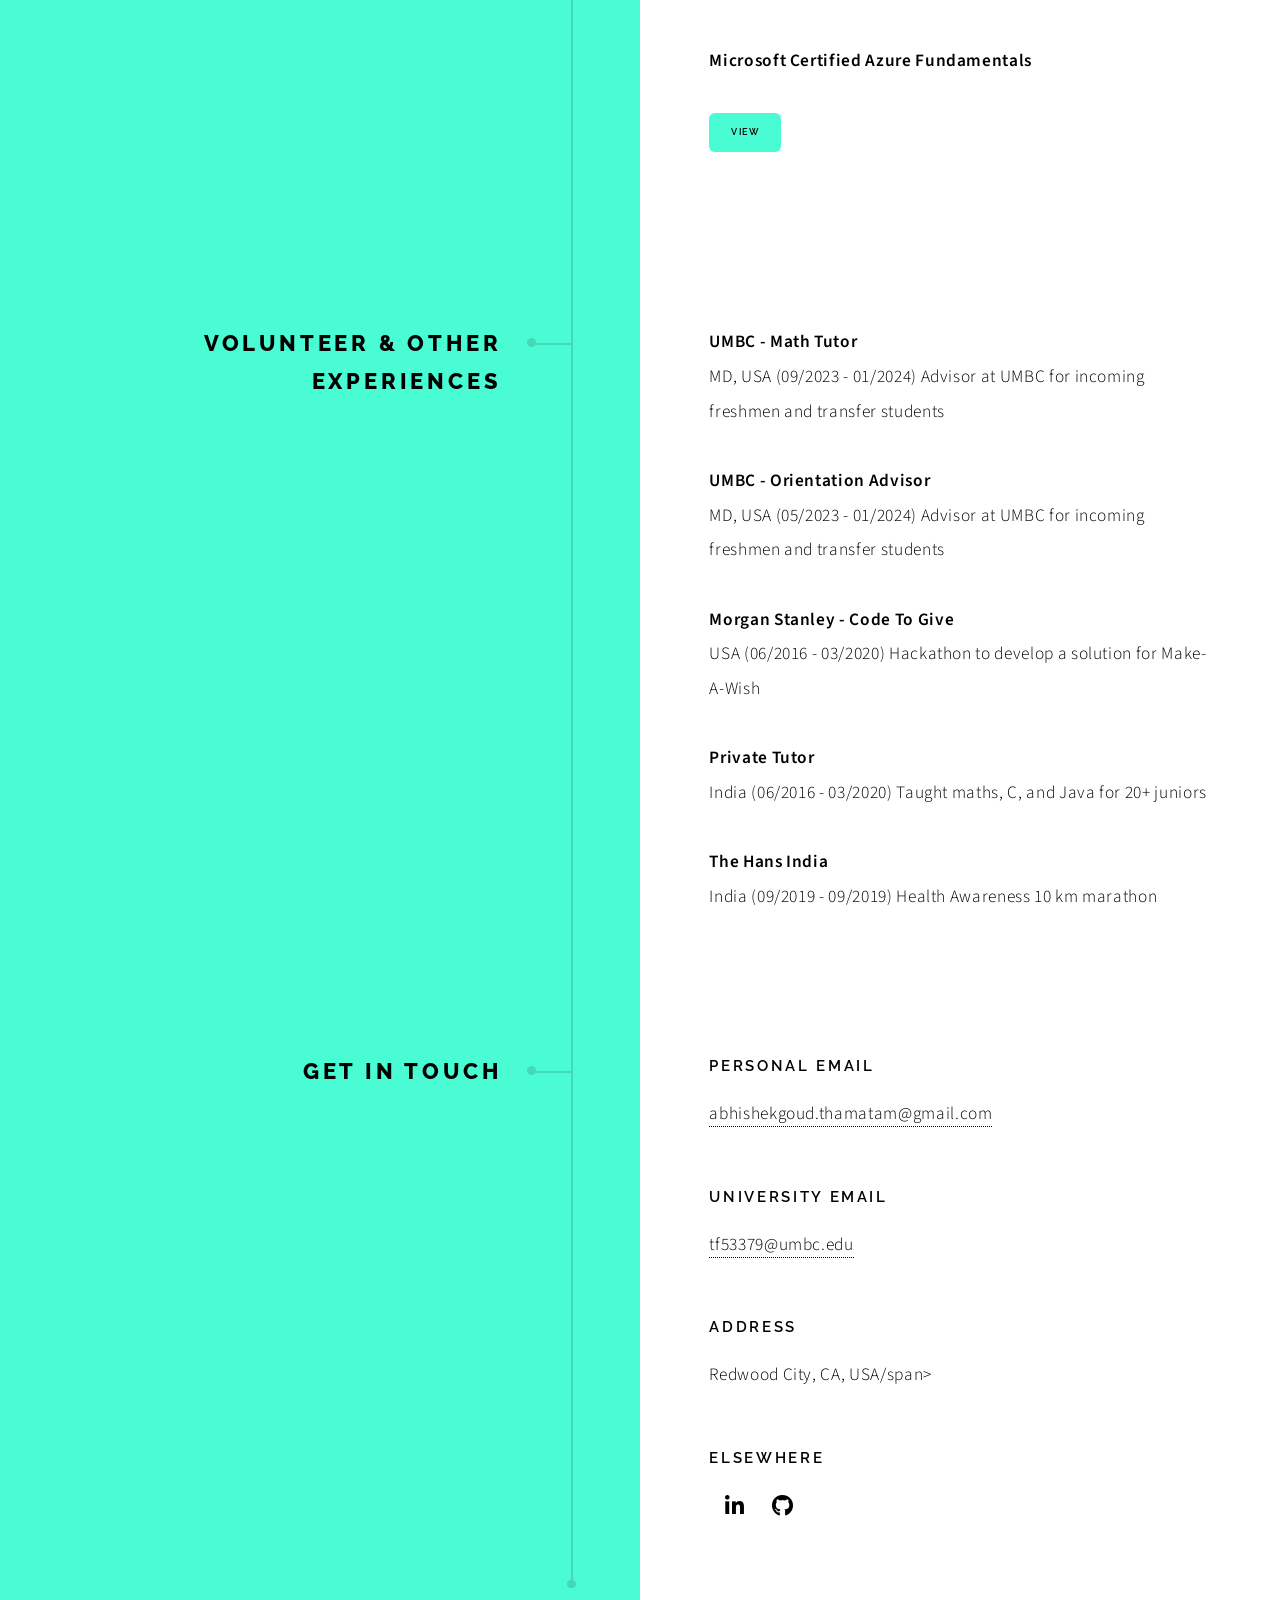
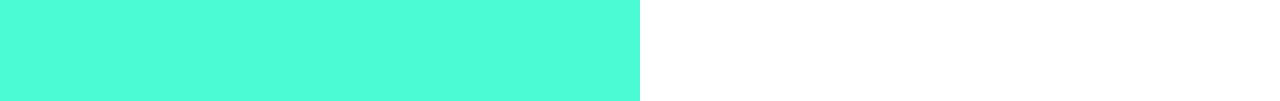
==== commit 34c437bd: "Update index.html" ====
--- a/index.html
+++ b/index.html
@@ -189,14 +189,14 @@
 						<br>
 							<p><strong>Accenture - Full-Stack Engineering Analyst </strong><br> Hyderabad, India		(08/2021 – 05/2022)
 							<br><br> Applied advanced time series techniques, including ARIMA and GARCH models, to analyze financial data, improving anomaly detection and forecasting accuracy by 25% and enabling more reliable business planning
-							<br><be> Utilized the CAPM model to evaluate asset pricing, leading to a 15% increase in portfolio return optimization through better-informed investment decisions
-							<br><be> Merged multiple data sources into Power BI, providing a unified view of business operations and improving decision-making efficiency by 35%
+							<br><br> Utilized the CAPM model to evaluate asset pricing, leading to a 15% increase in portfolio return optimization through better-informed investment decisions
+							<br><br> Merged multiple data sources into Power BI, providing a unified view of business operations and improving decision-making efficiency by 35%
 
 						<br>
 							<p><strong>OpenText - Software Engineer Intern (Data FT) </strong><br> Bangalore, India		(02/2021 – 07/2021)
-							<br><be> Classified and structured operational and metadata from 70+ web applications, supporting exploratory data analysis and uncovering key usage trends that informed product decisions
-							<br><be> Automated web scraping with Python, increasing data acquisition efficiency by 60% and improving data accuracy by 25%, which enhanced the quality of downstream analytics
-							<br><be> Automated TLD validation for domains using Python, reducing manual processing time by 45 minutes per application and ensuring data consistency across datasets
+							<br><br> Classified and structured operational and metadata from 70+ web applications, supporting exploratory data analysis and uncovering key usage trends that informed product decisions
+							<br><br> Automated web scraping with Python, increasing data acquisition efficiency by 60% and improving data accuracy by 25%, which enhanced the quality of downstream analytics
+							<br><br> Automated TLD validation for domains using Python, reducing manual processing time by 45 minutes per application and ensuring data consistency across datasets
 
 						<br>
 						
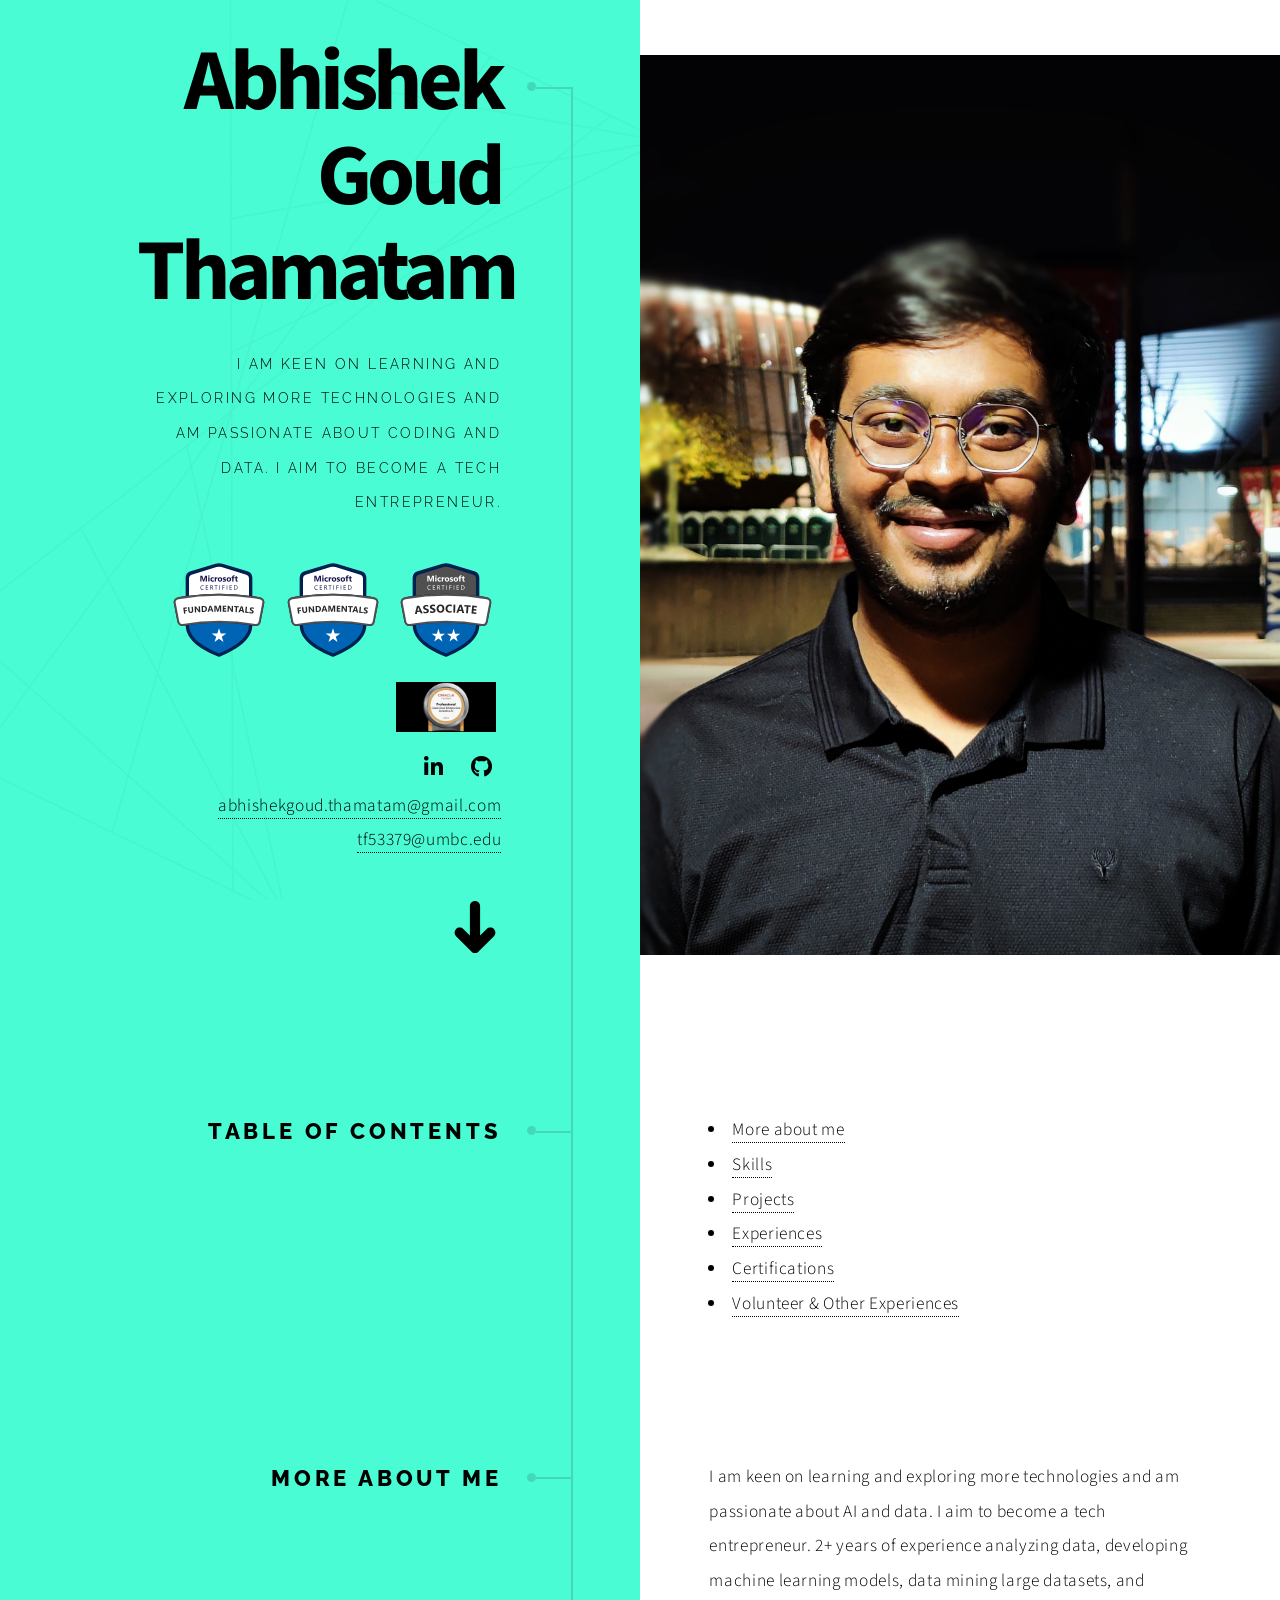
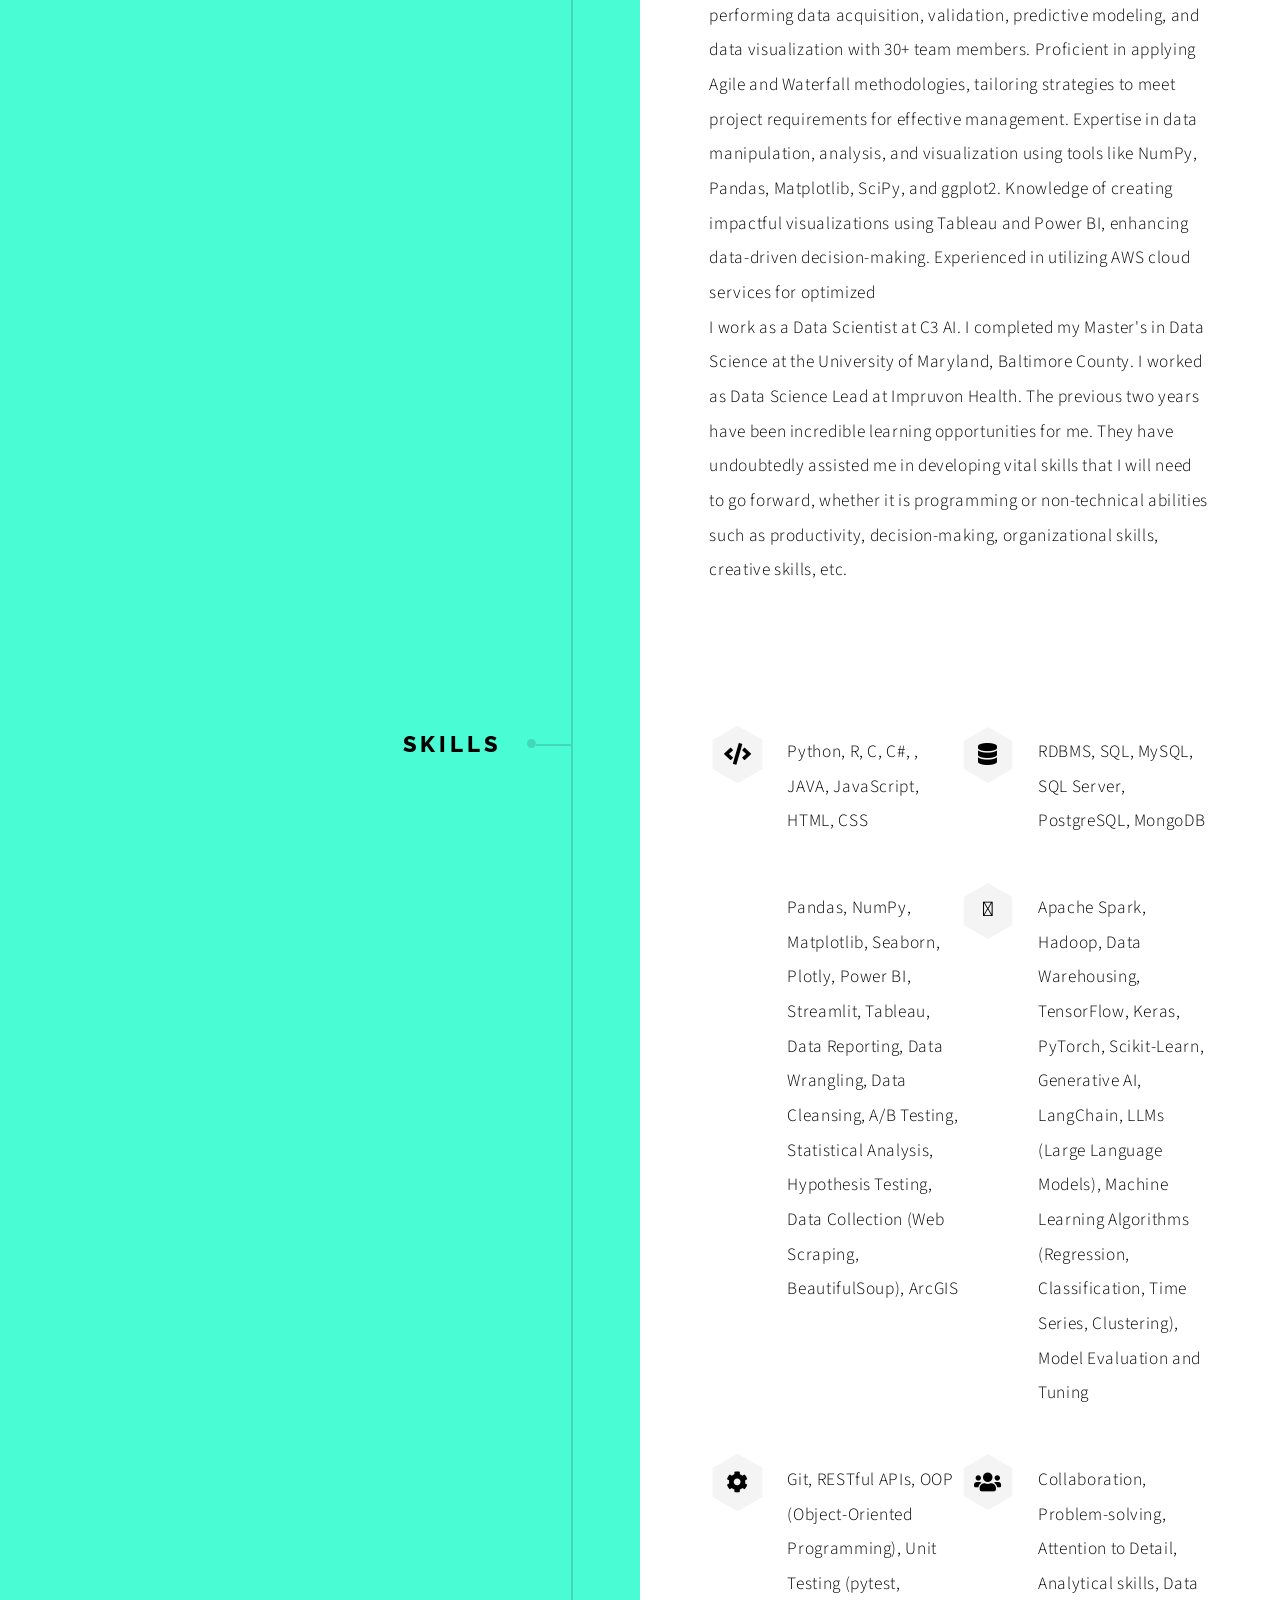
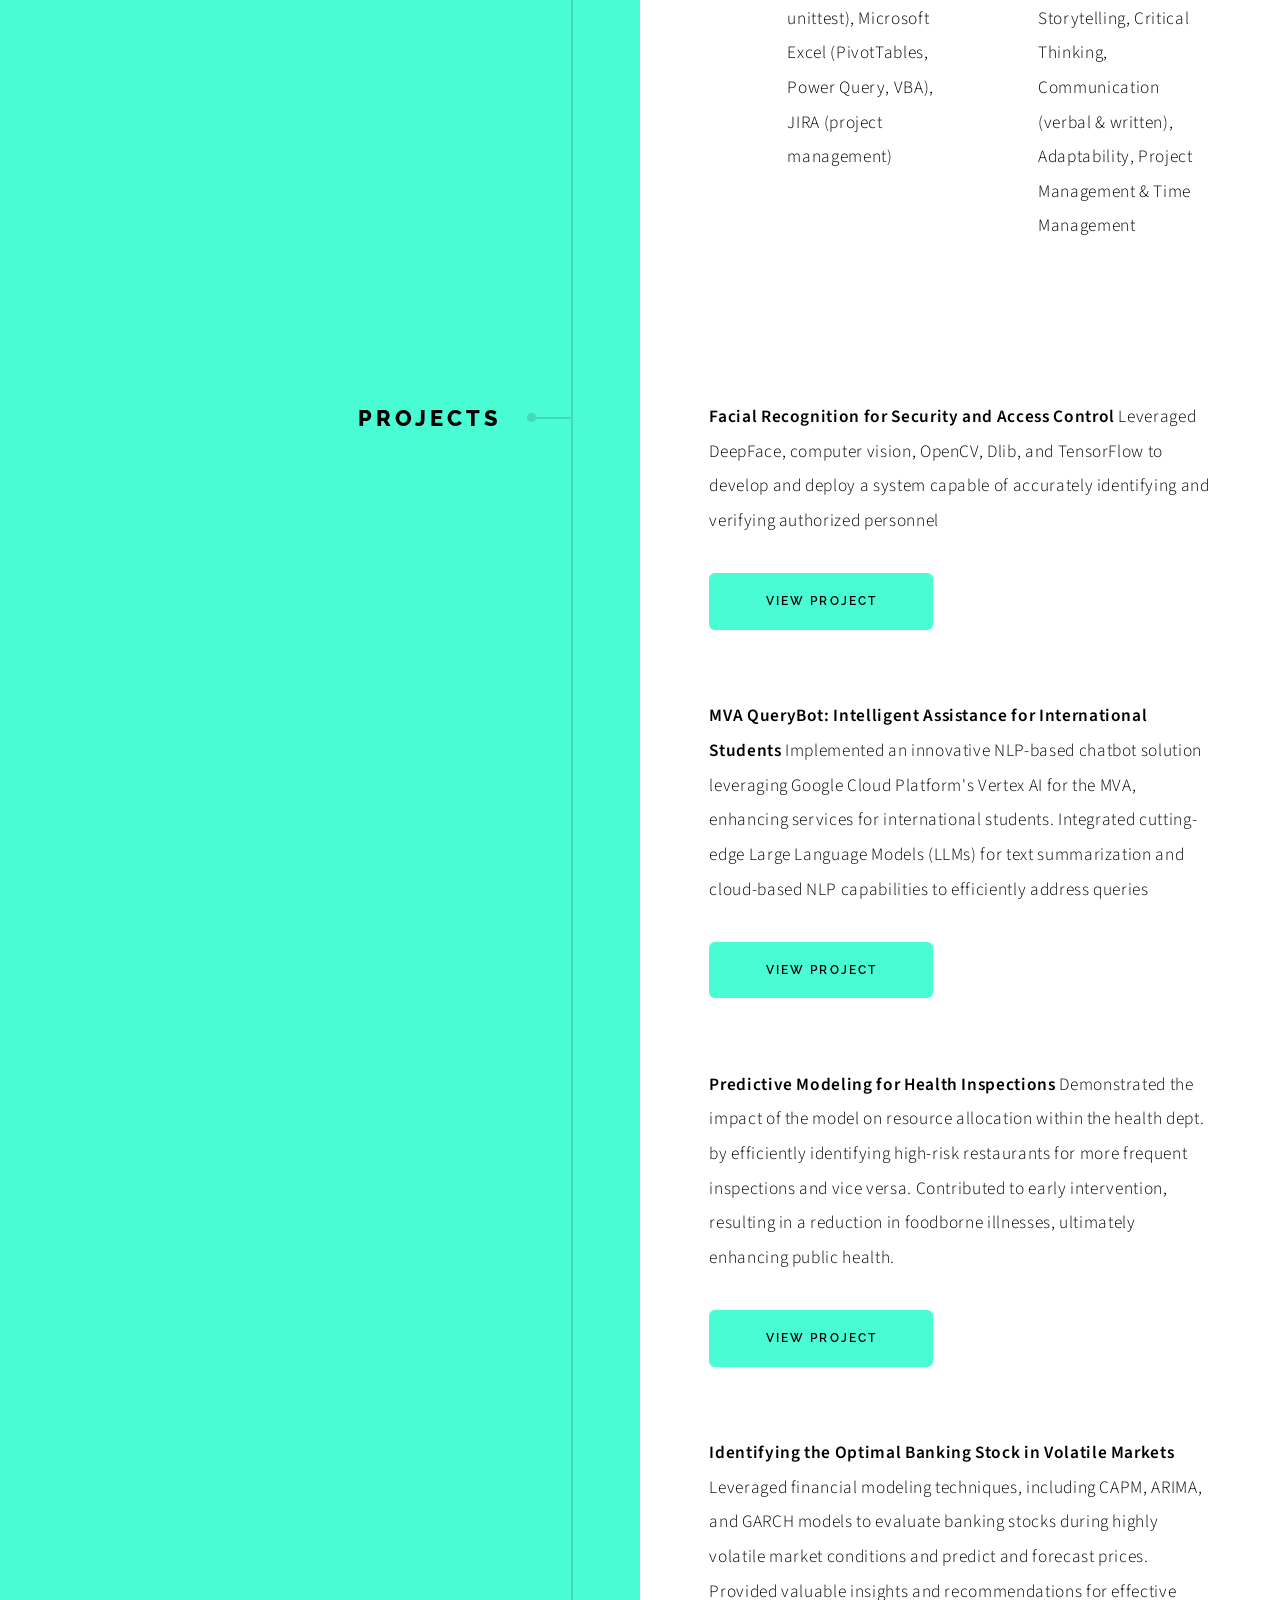
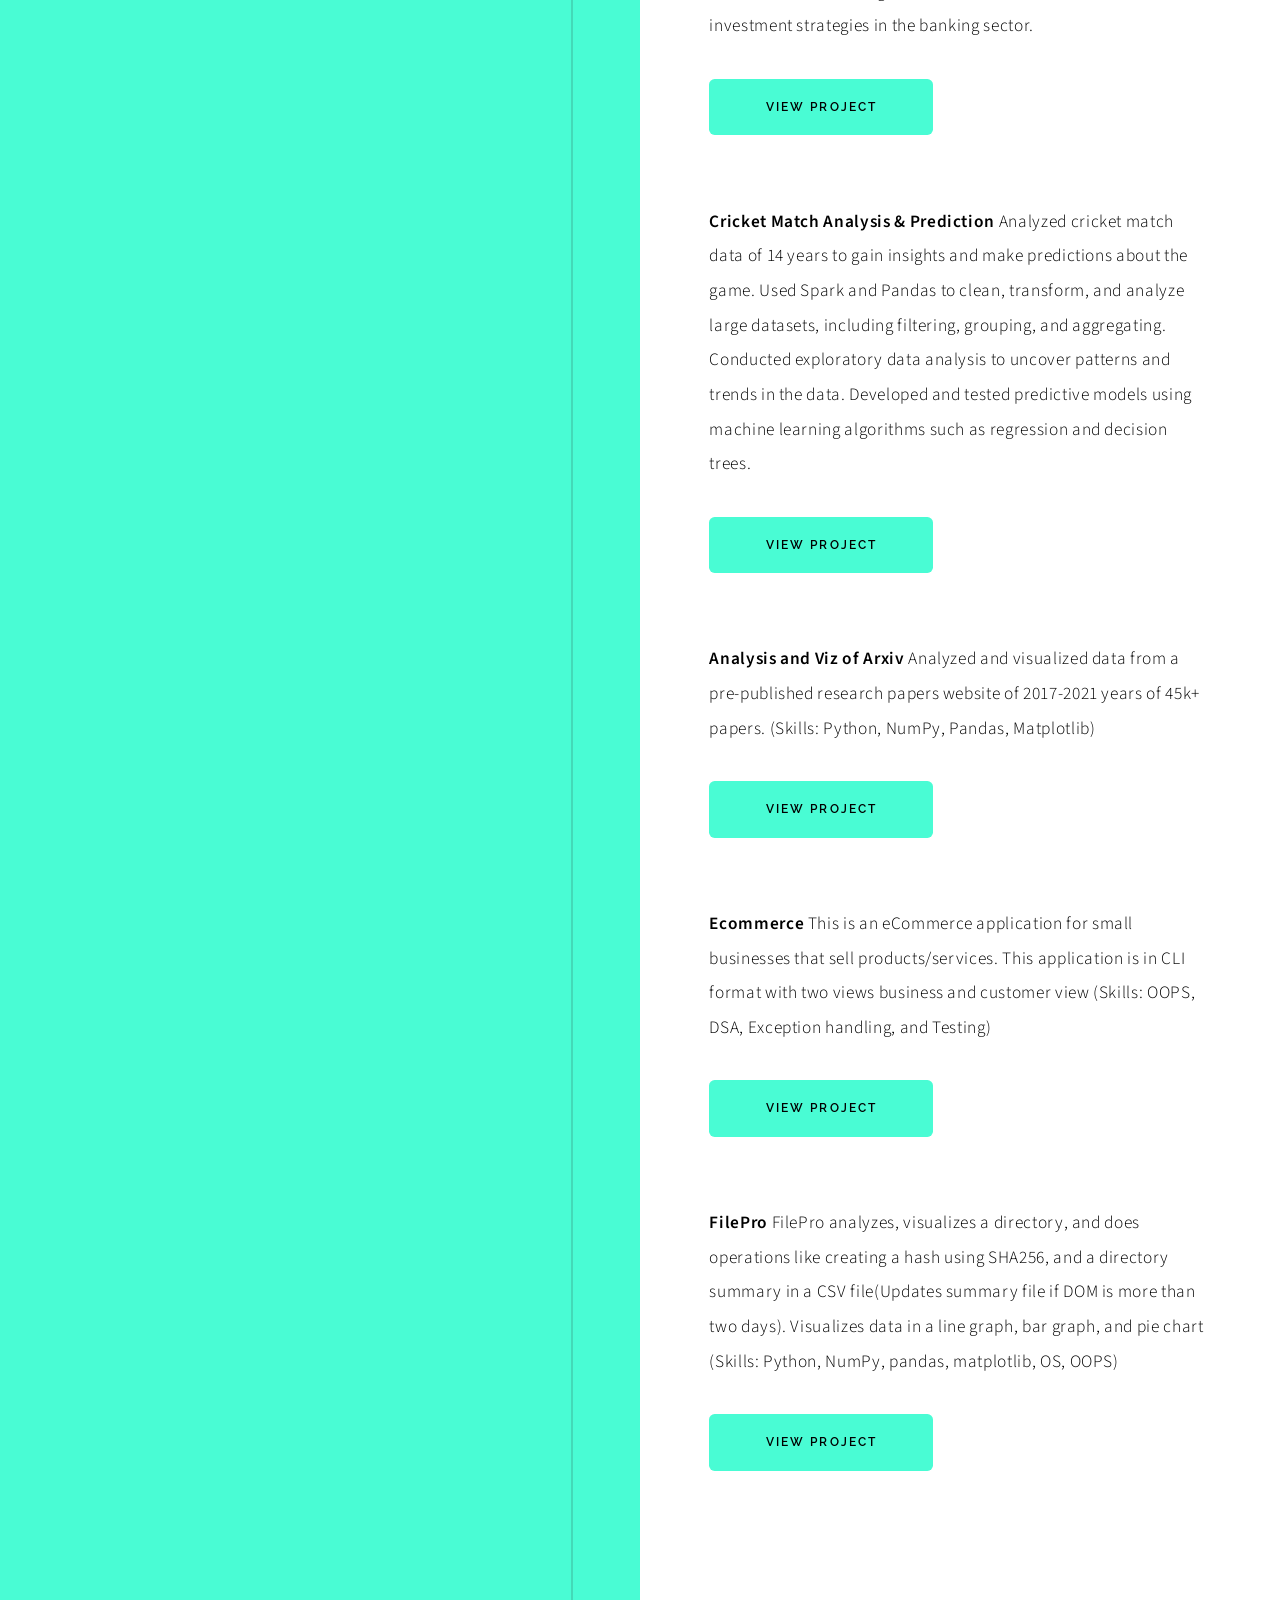
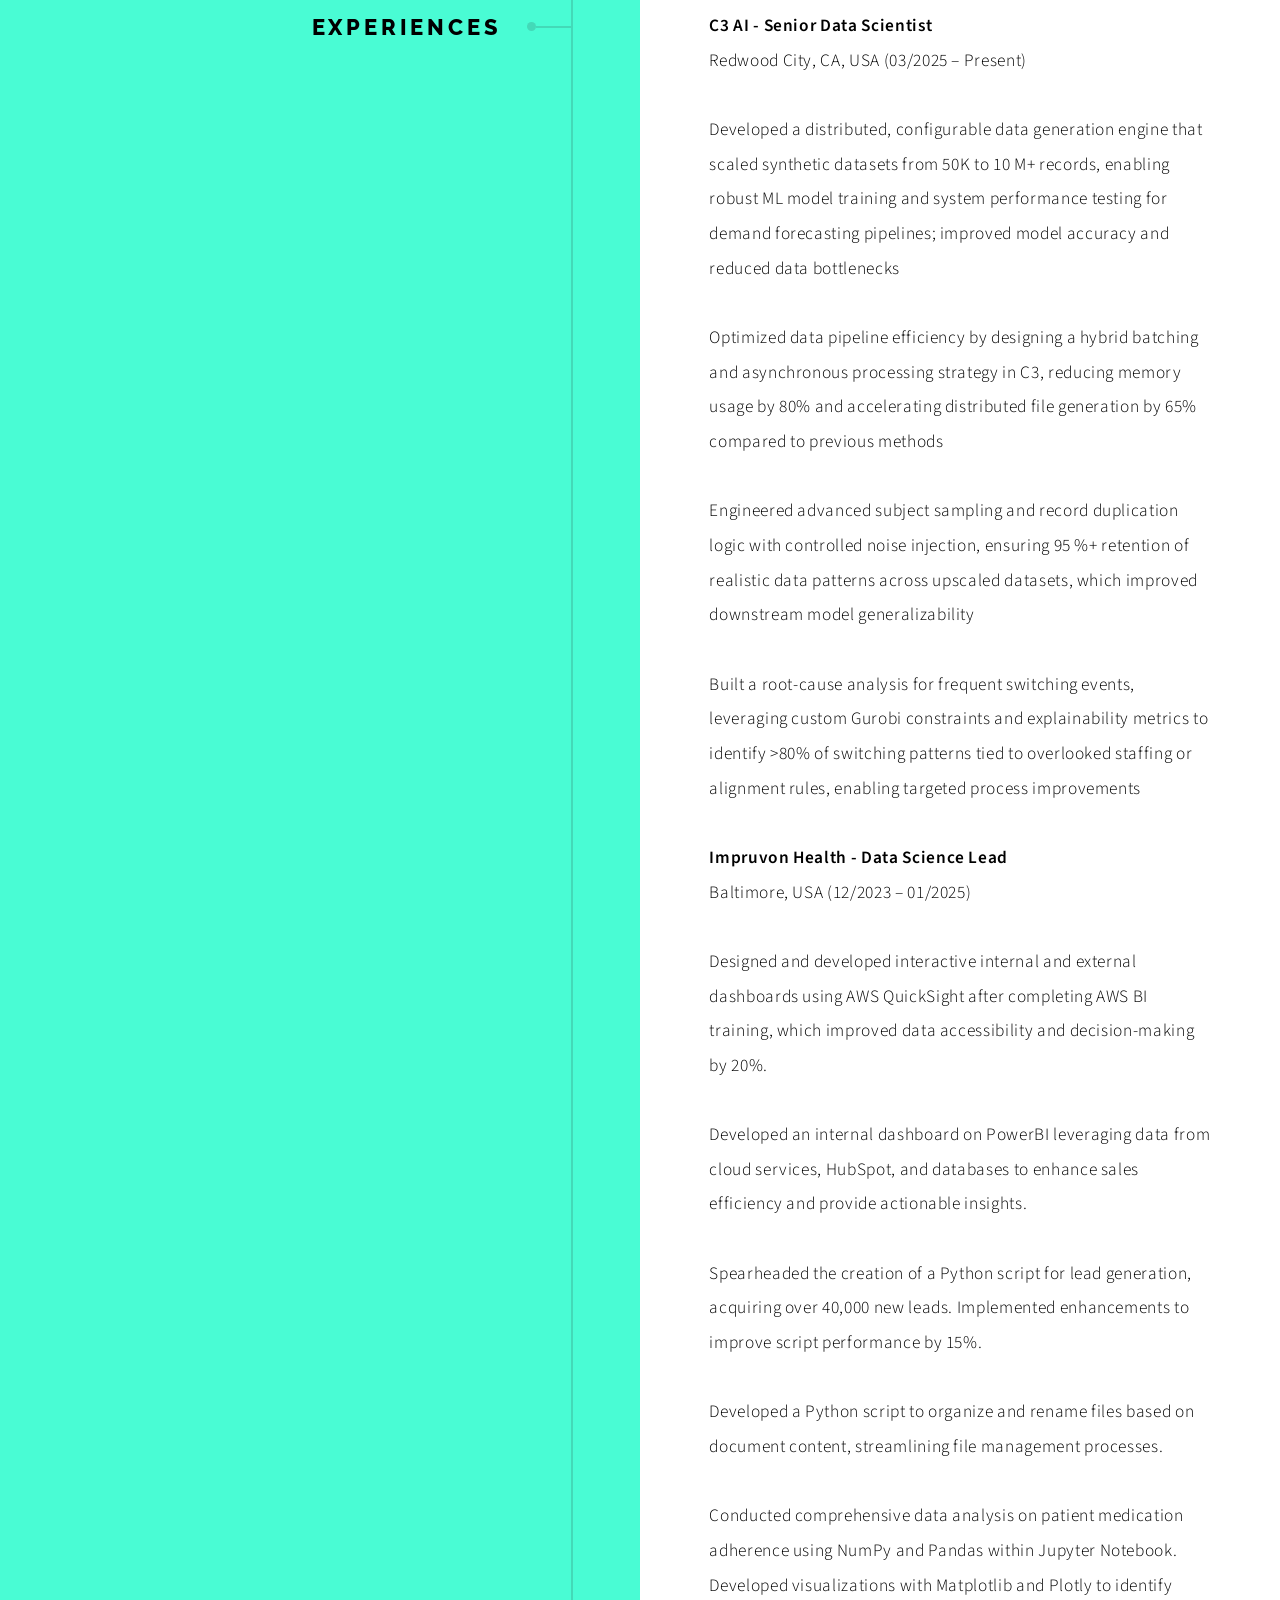
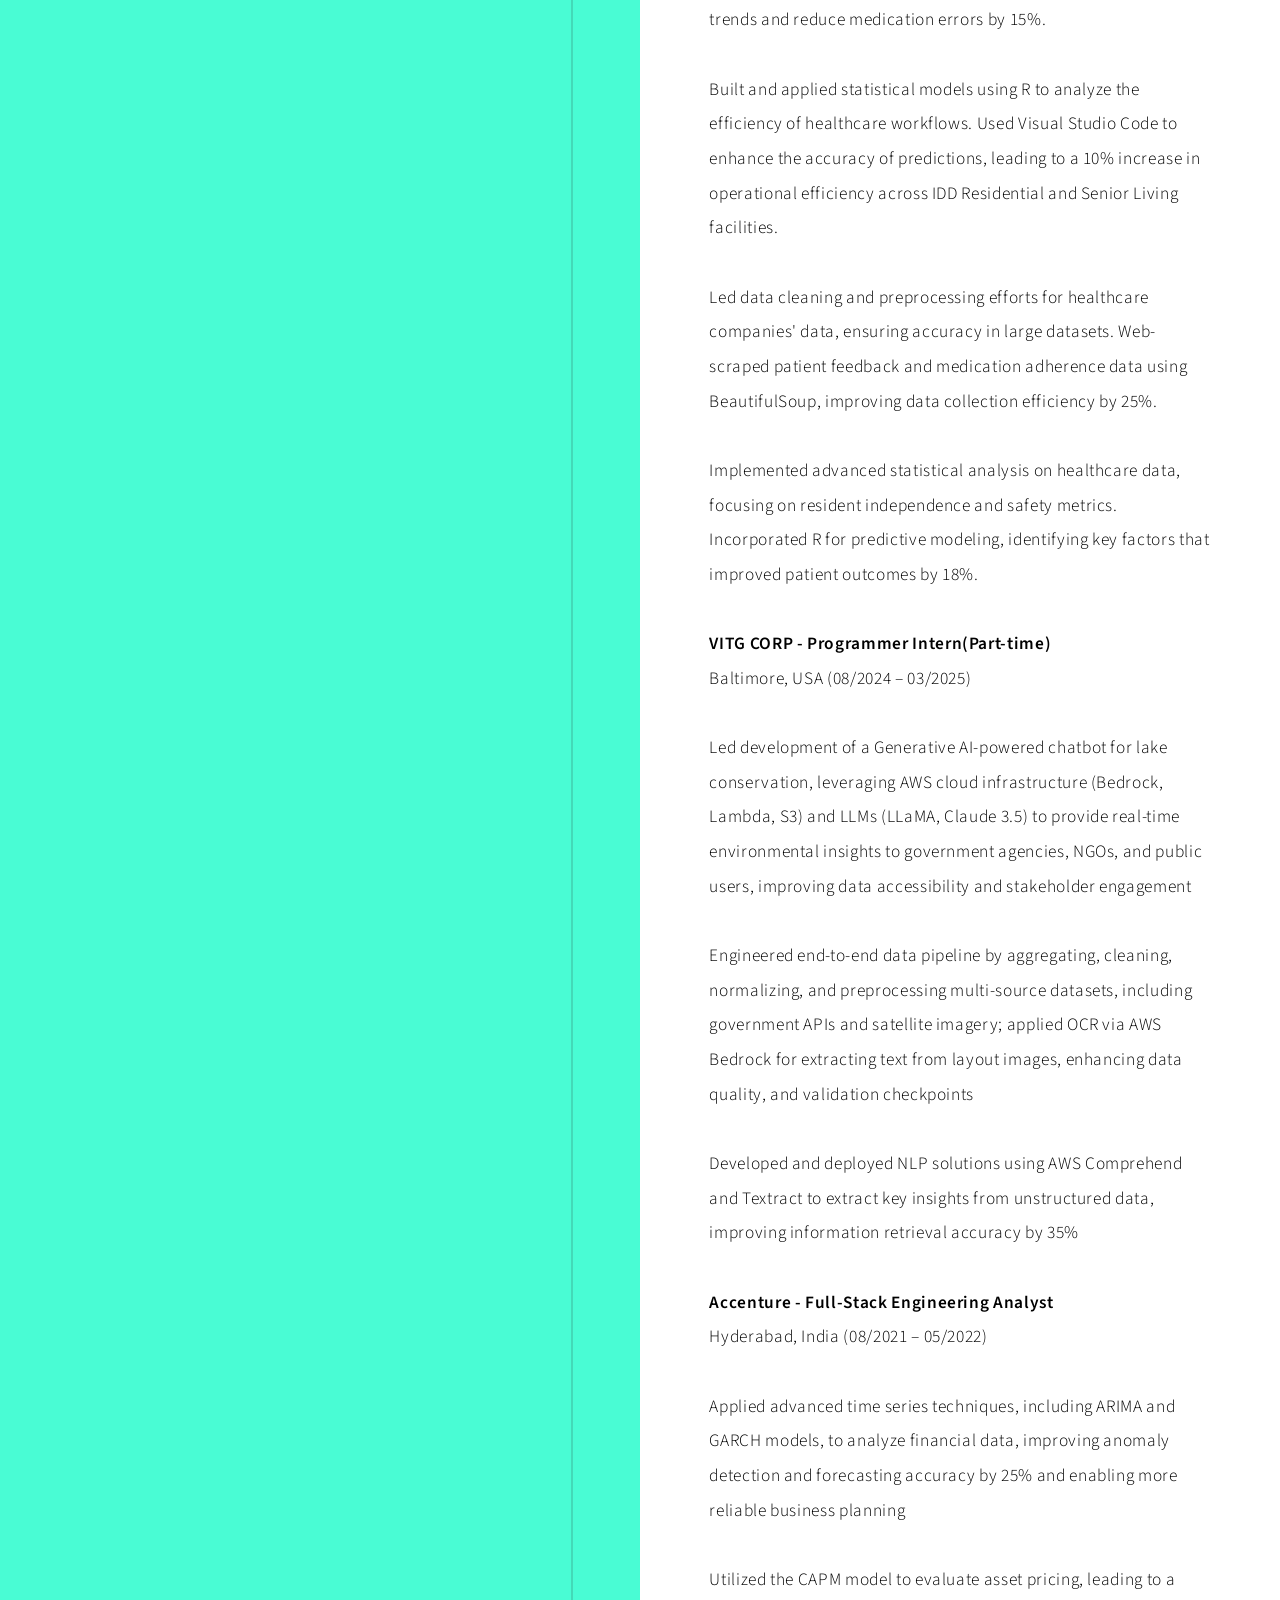
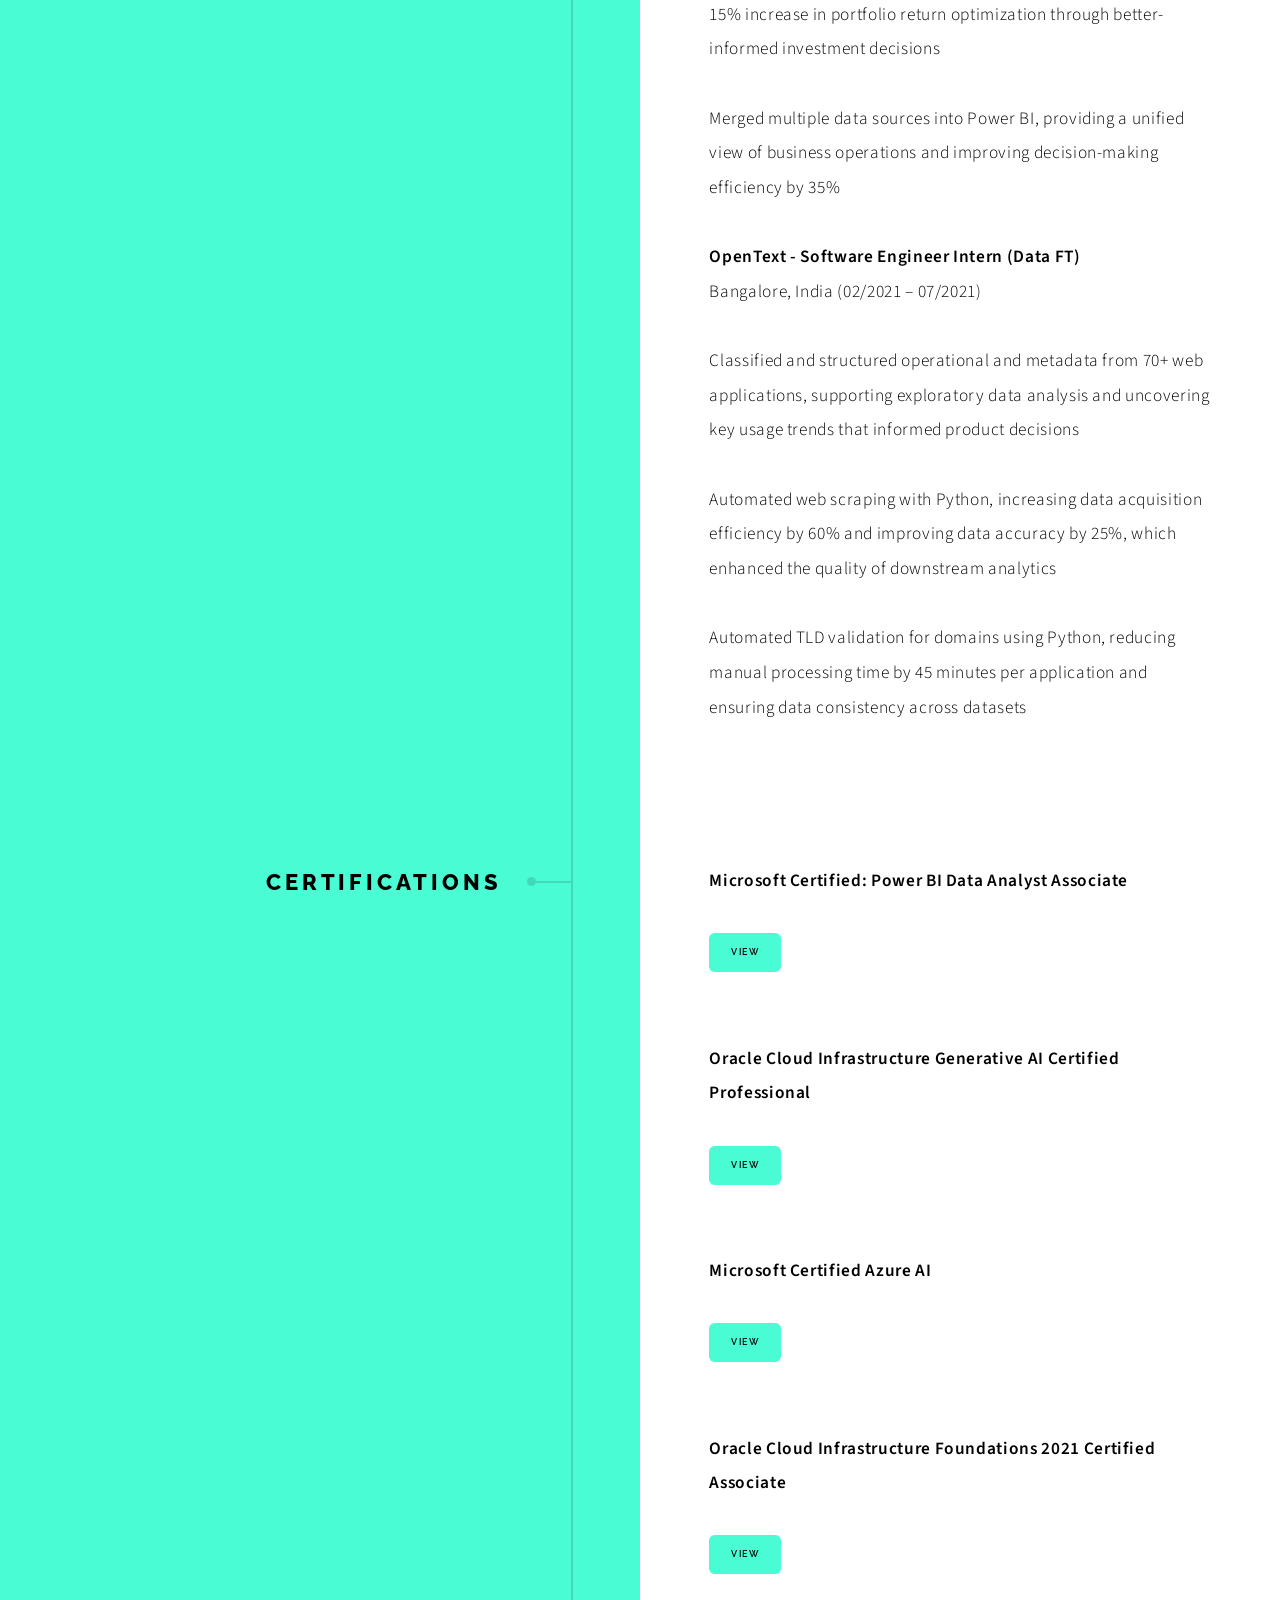
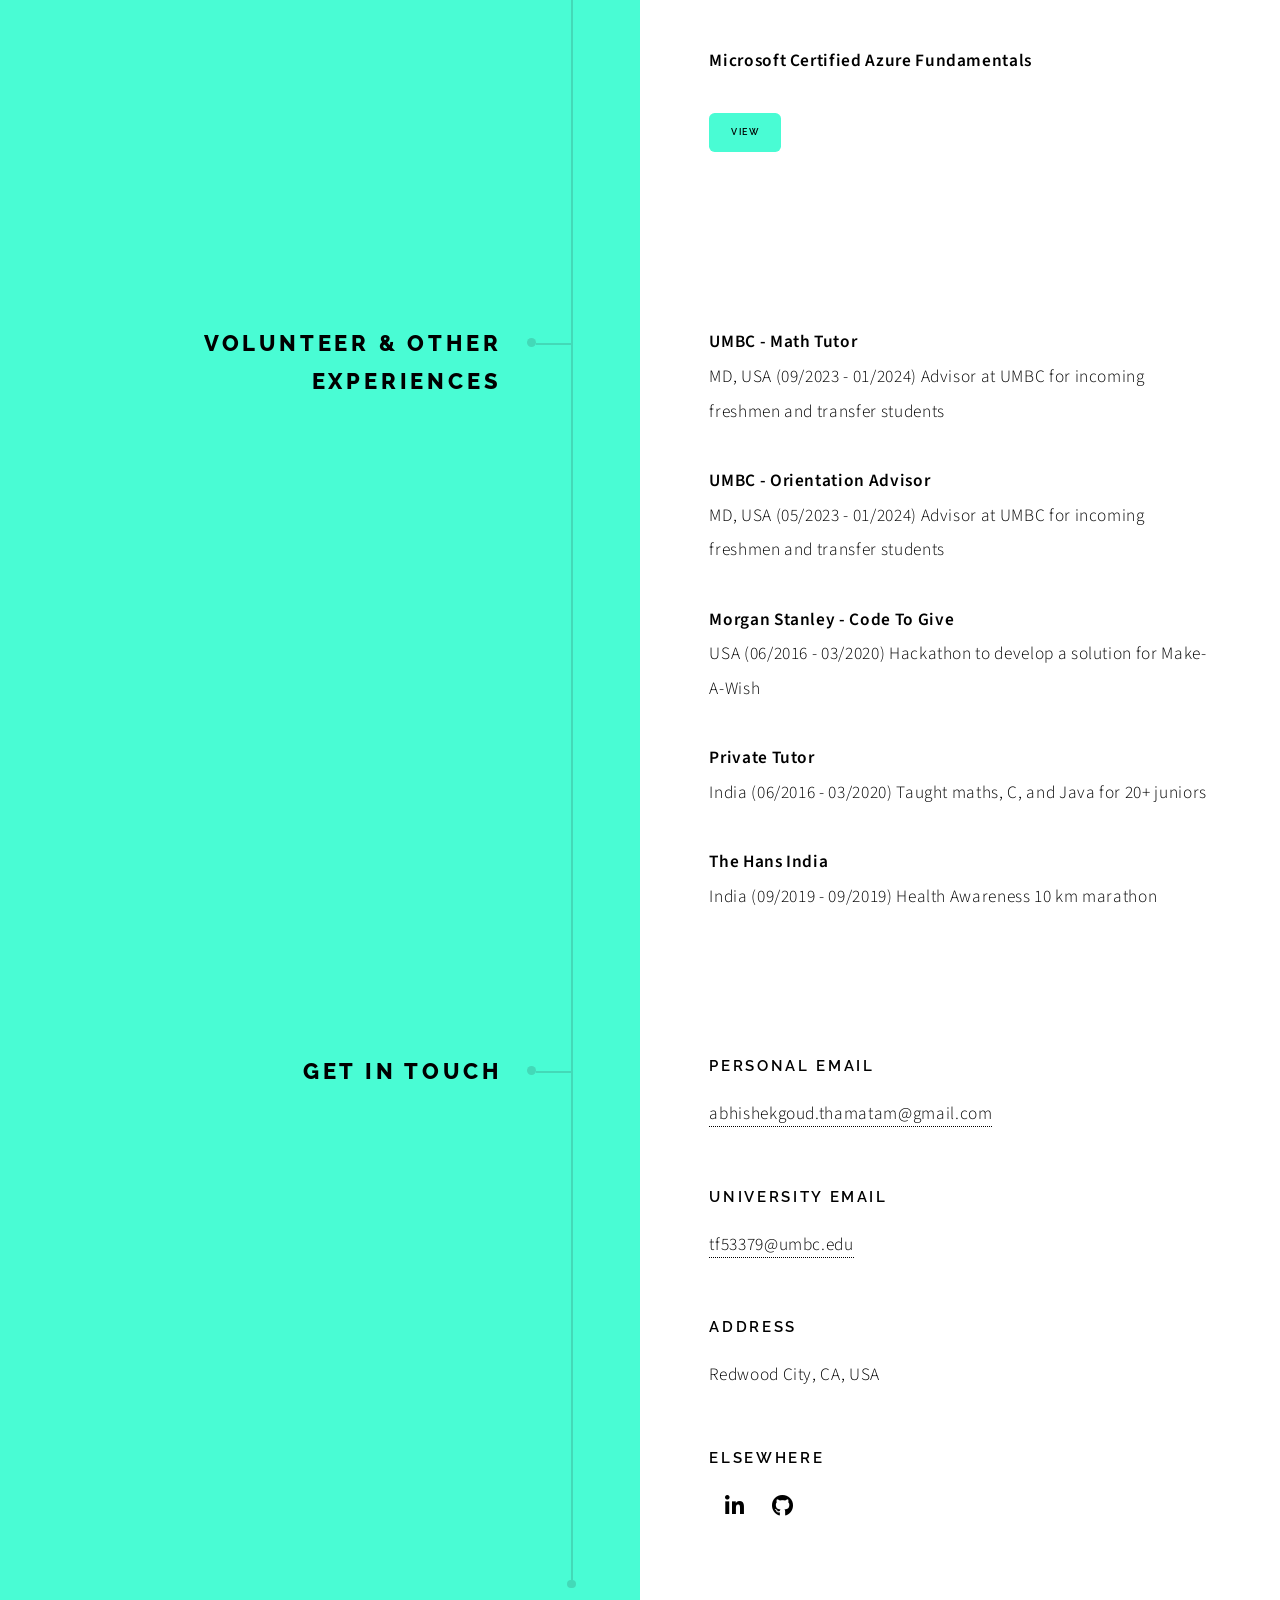
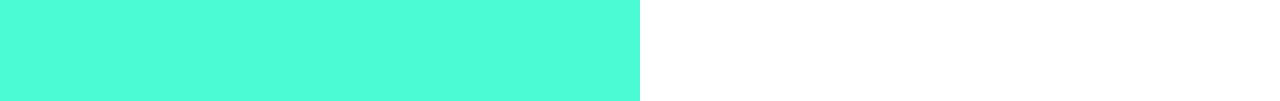
==== commit fff75d50: "Update index.html" ====
--- a/index.html
+++ b/index.html
@@ -294,7 +294,7 @@
 								
 								<li>
 									<h3>Address</h3>
-									<span>Redwood City, CA, USA/span>
+									<span>Redwood City, CA, USA </span>
 								</li>
 								<li>
 									<h3>Elsewhere</h3>
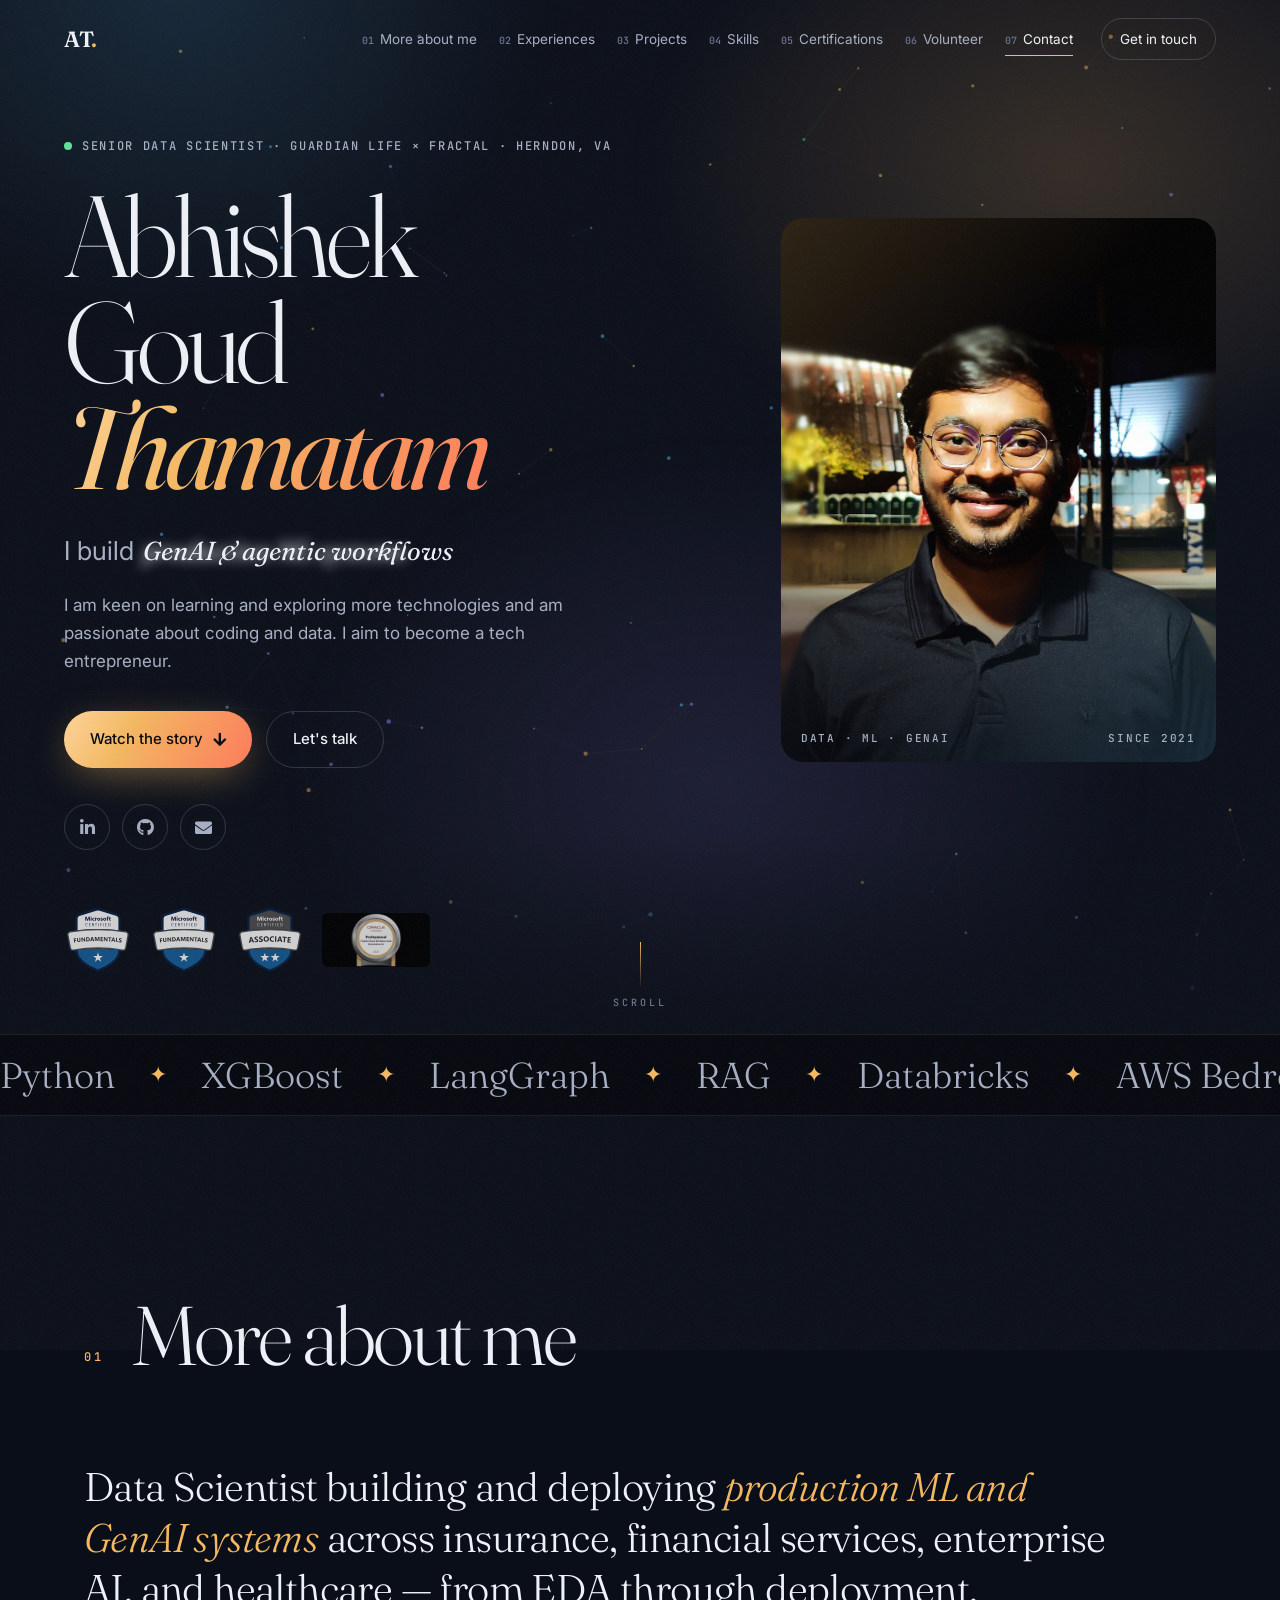
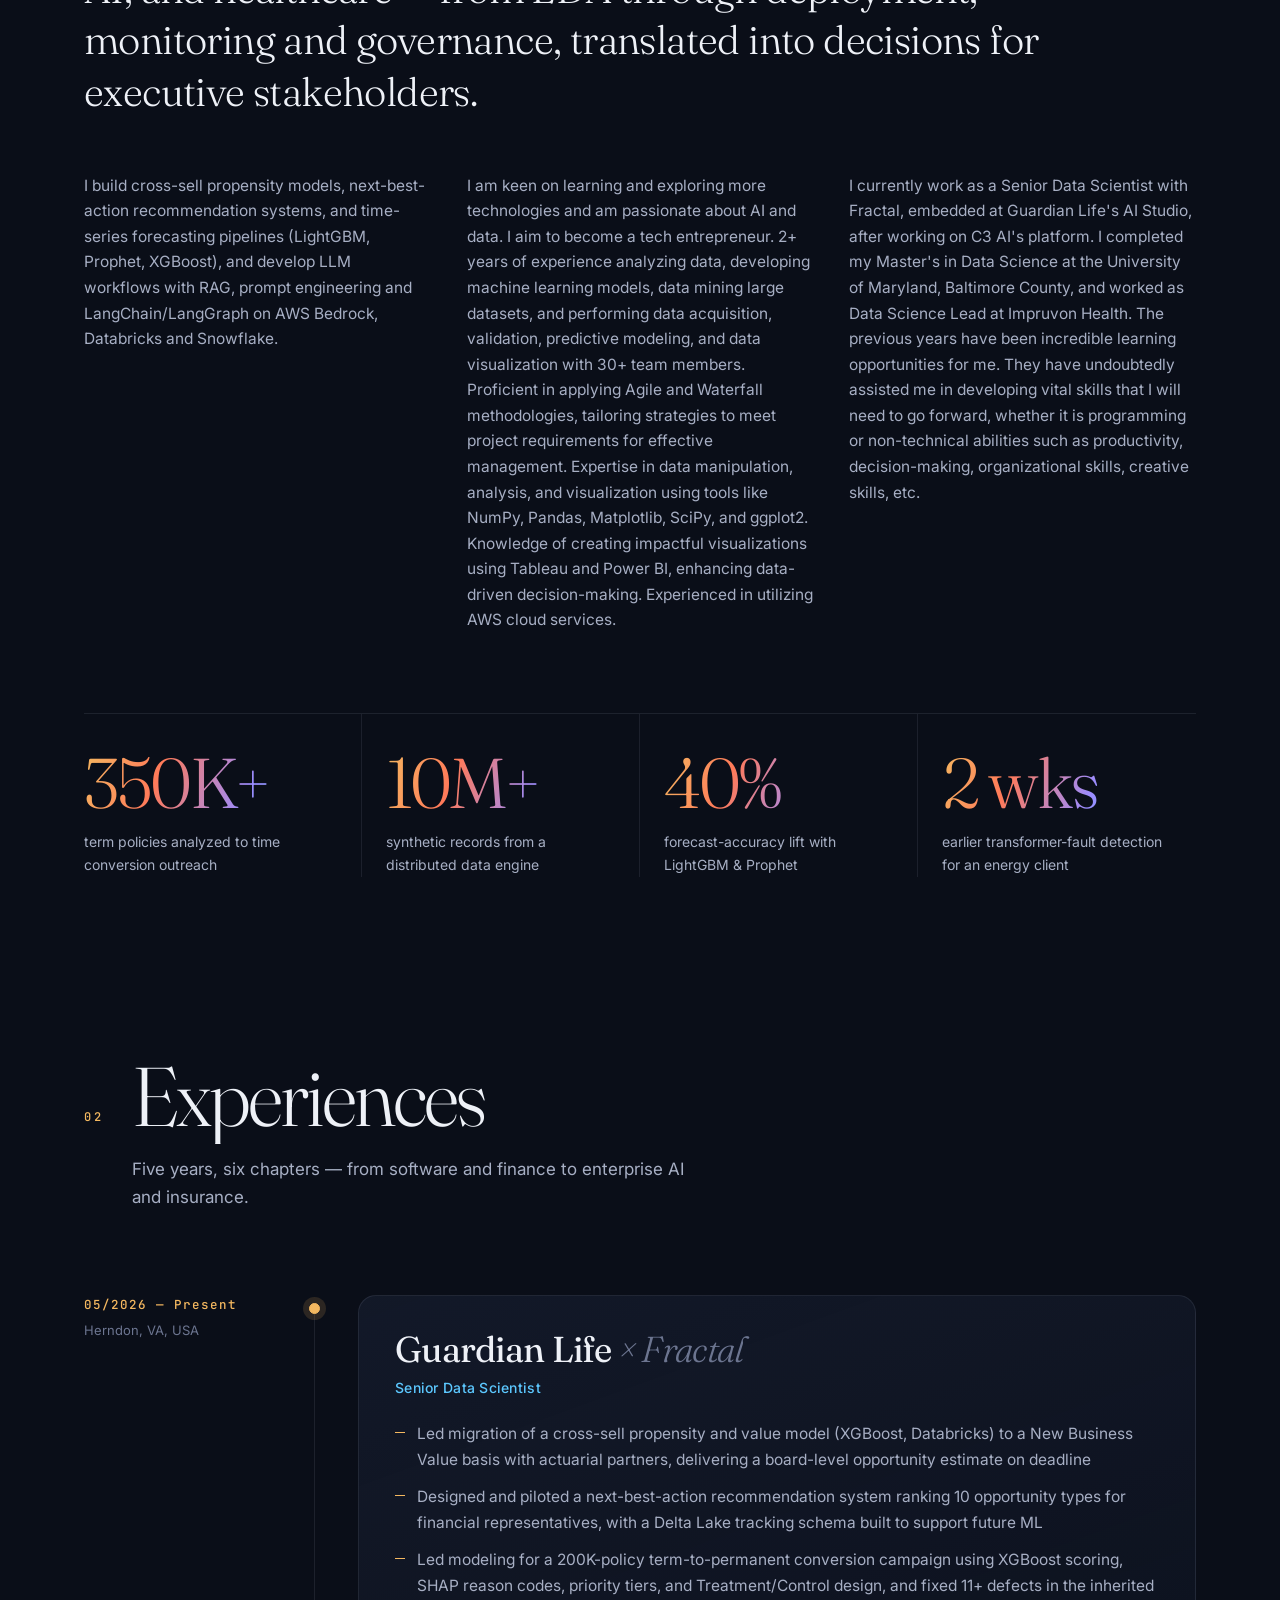
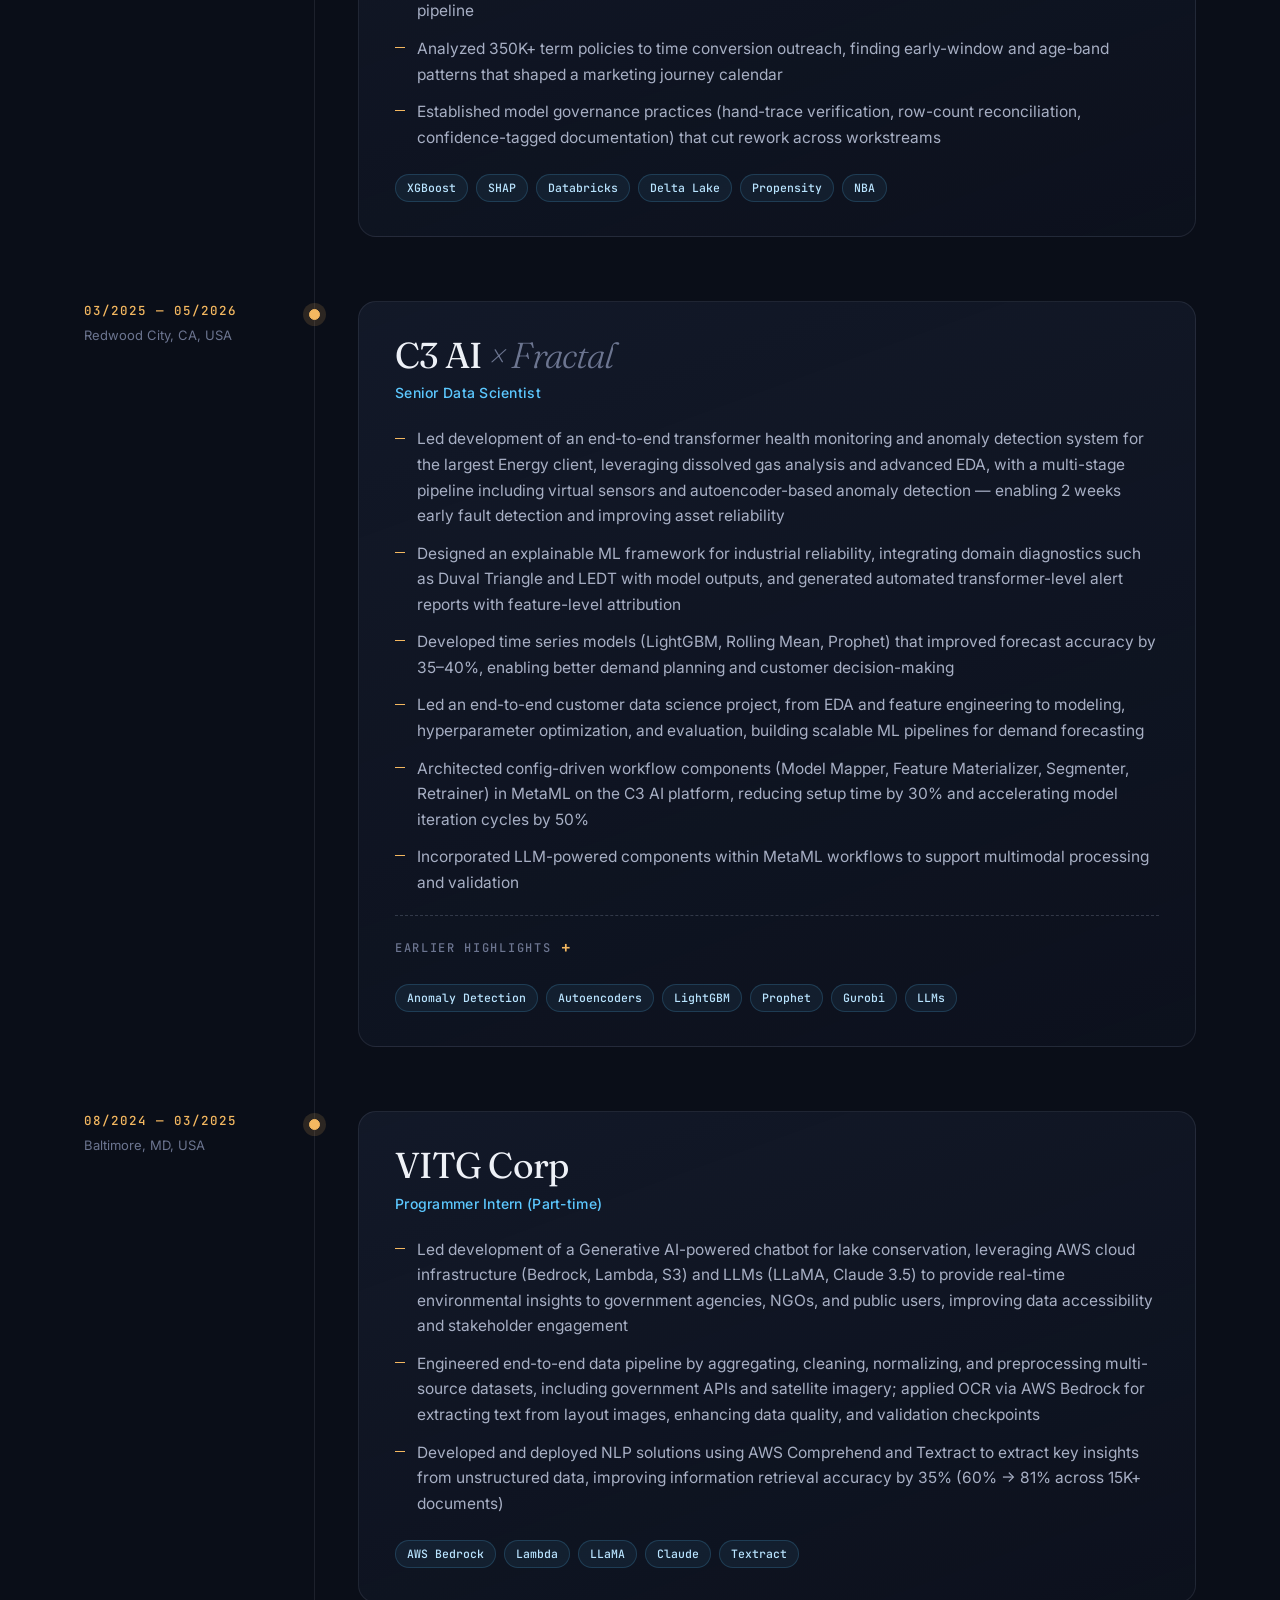
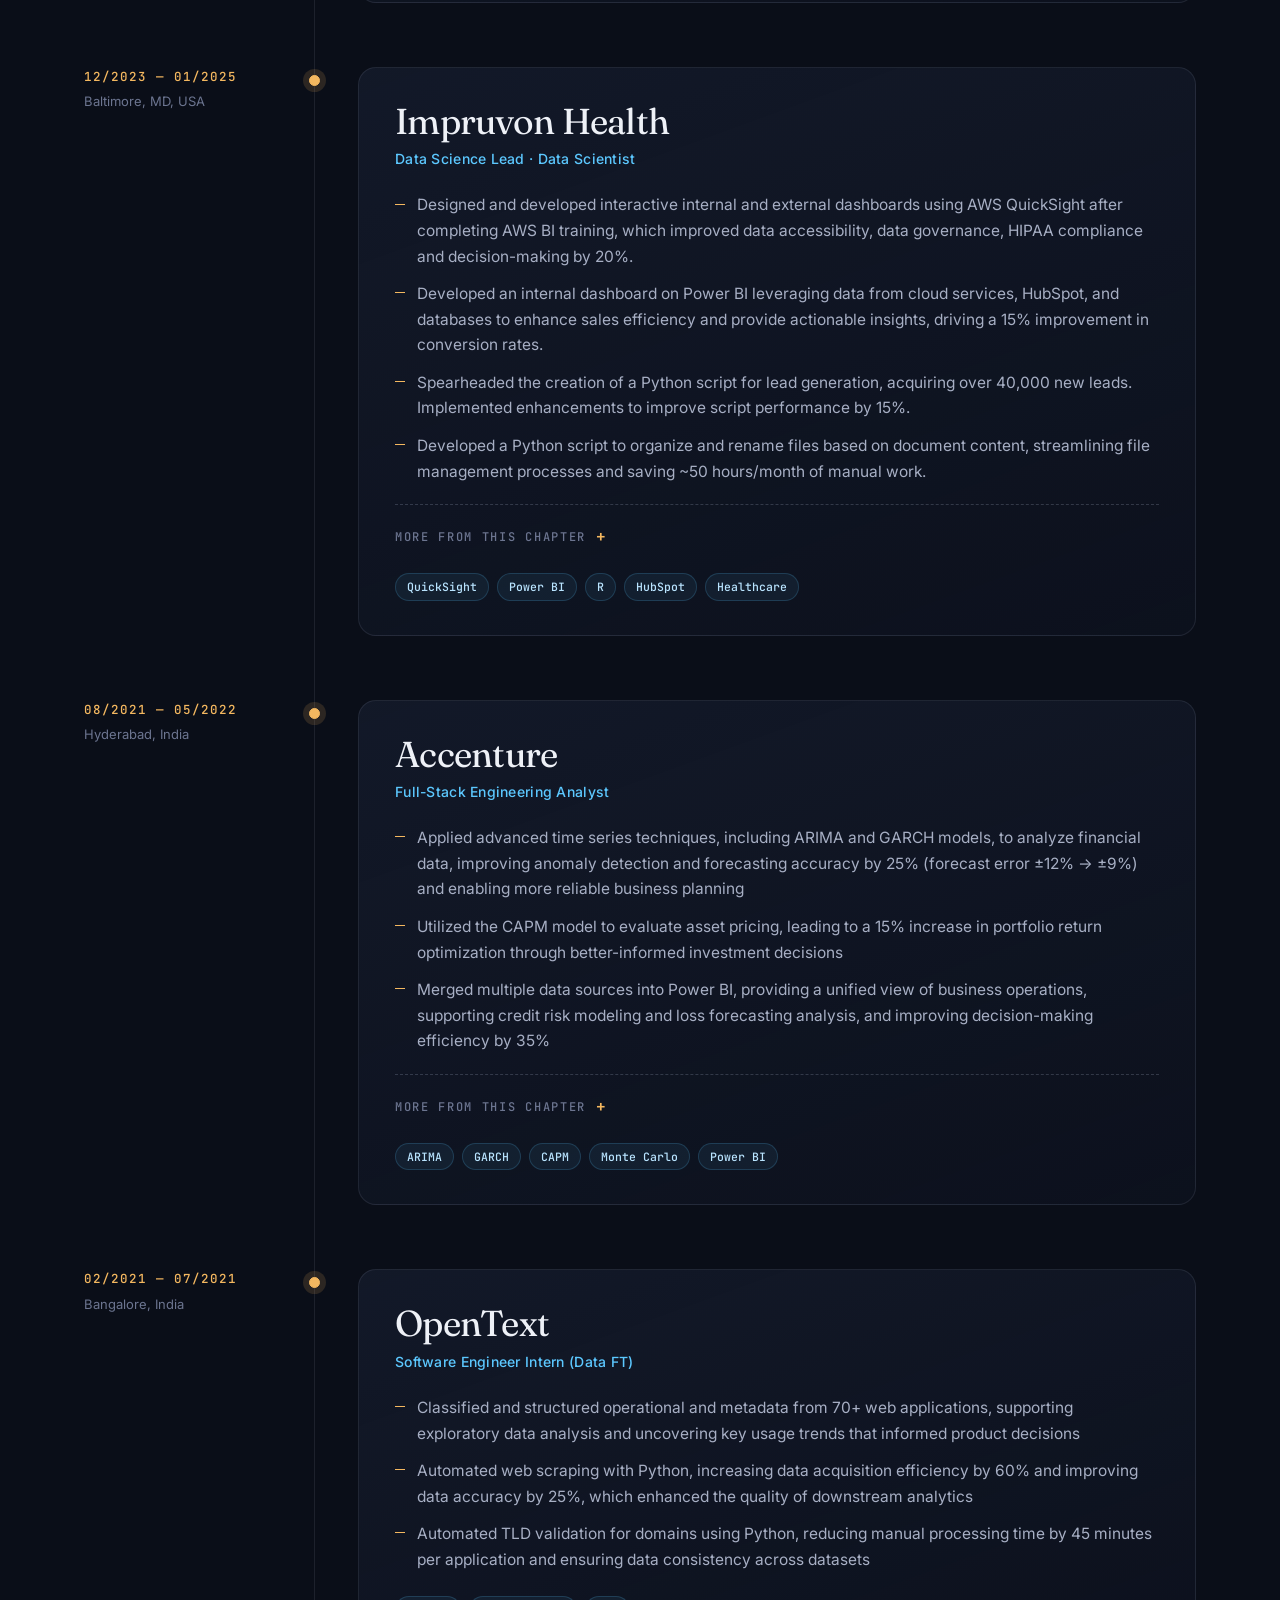
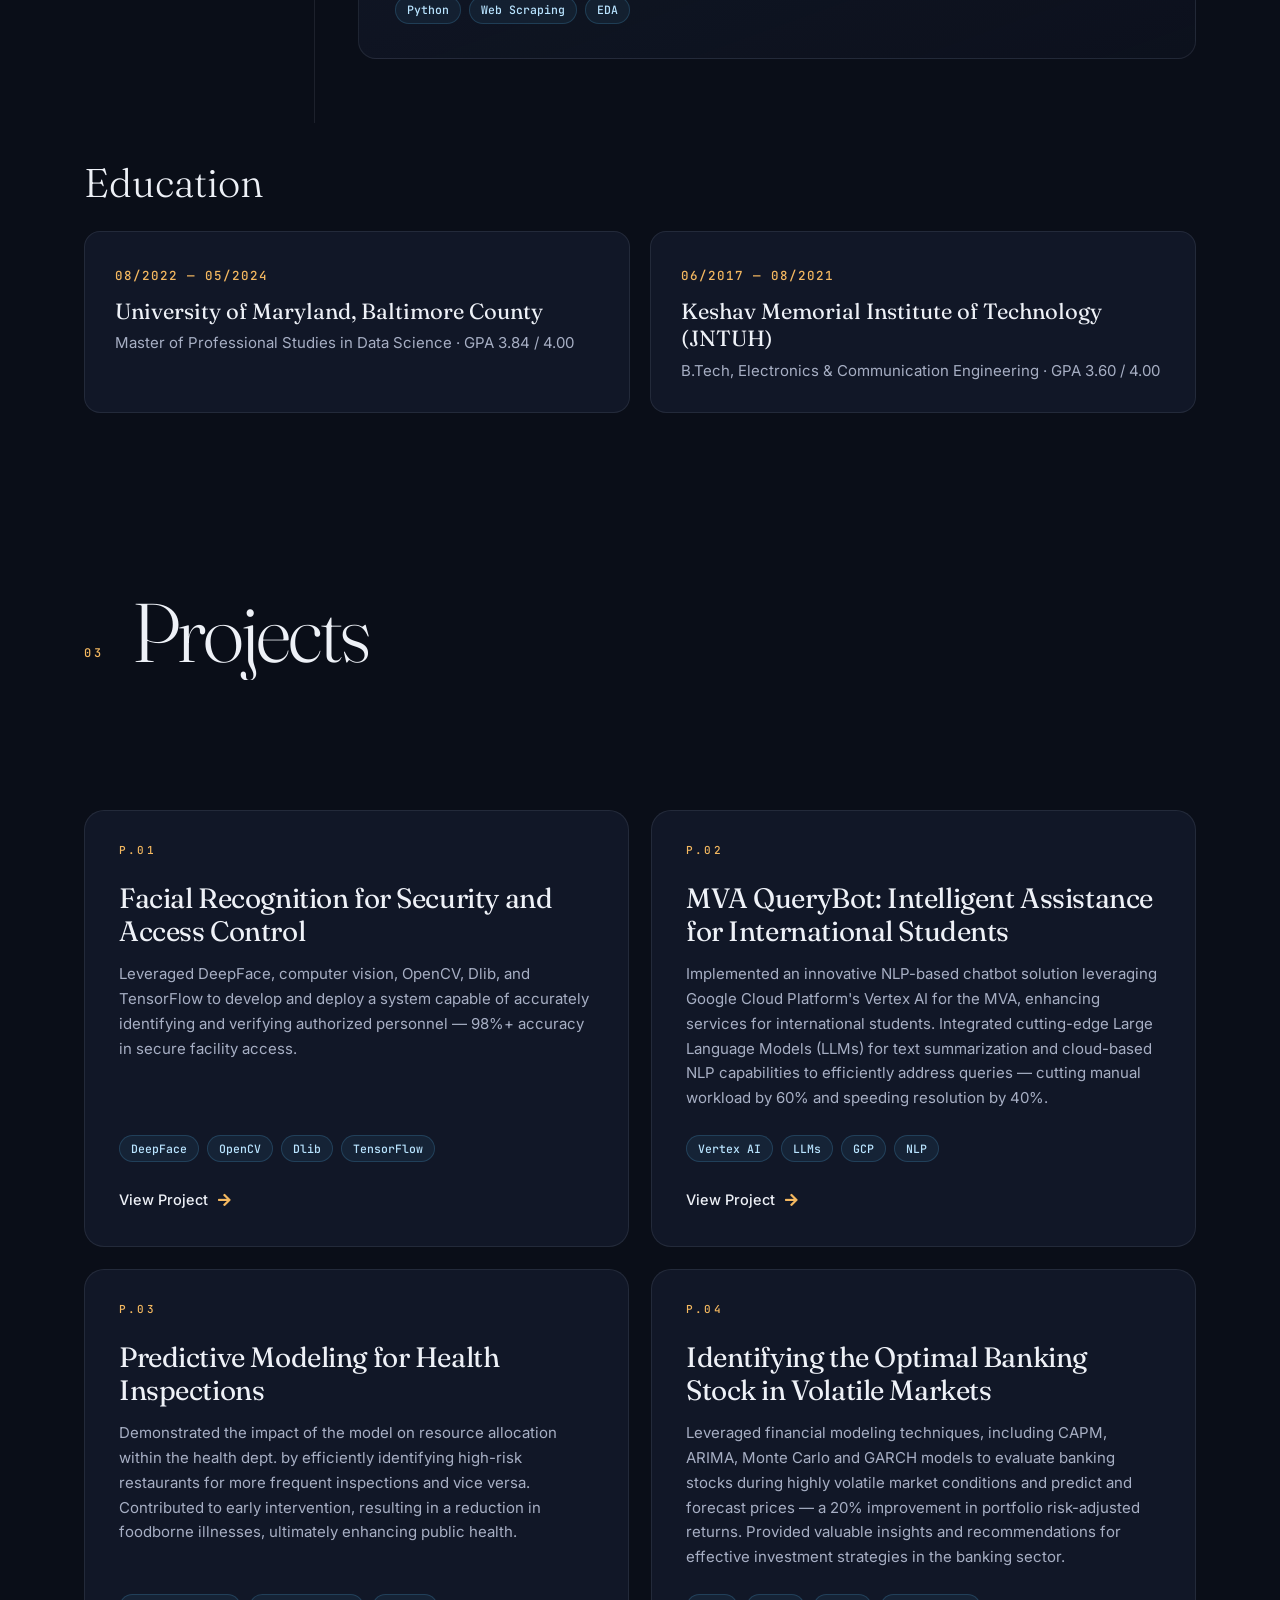
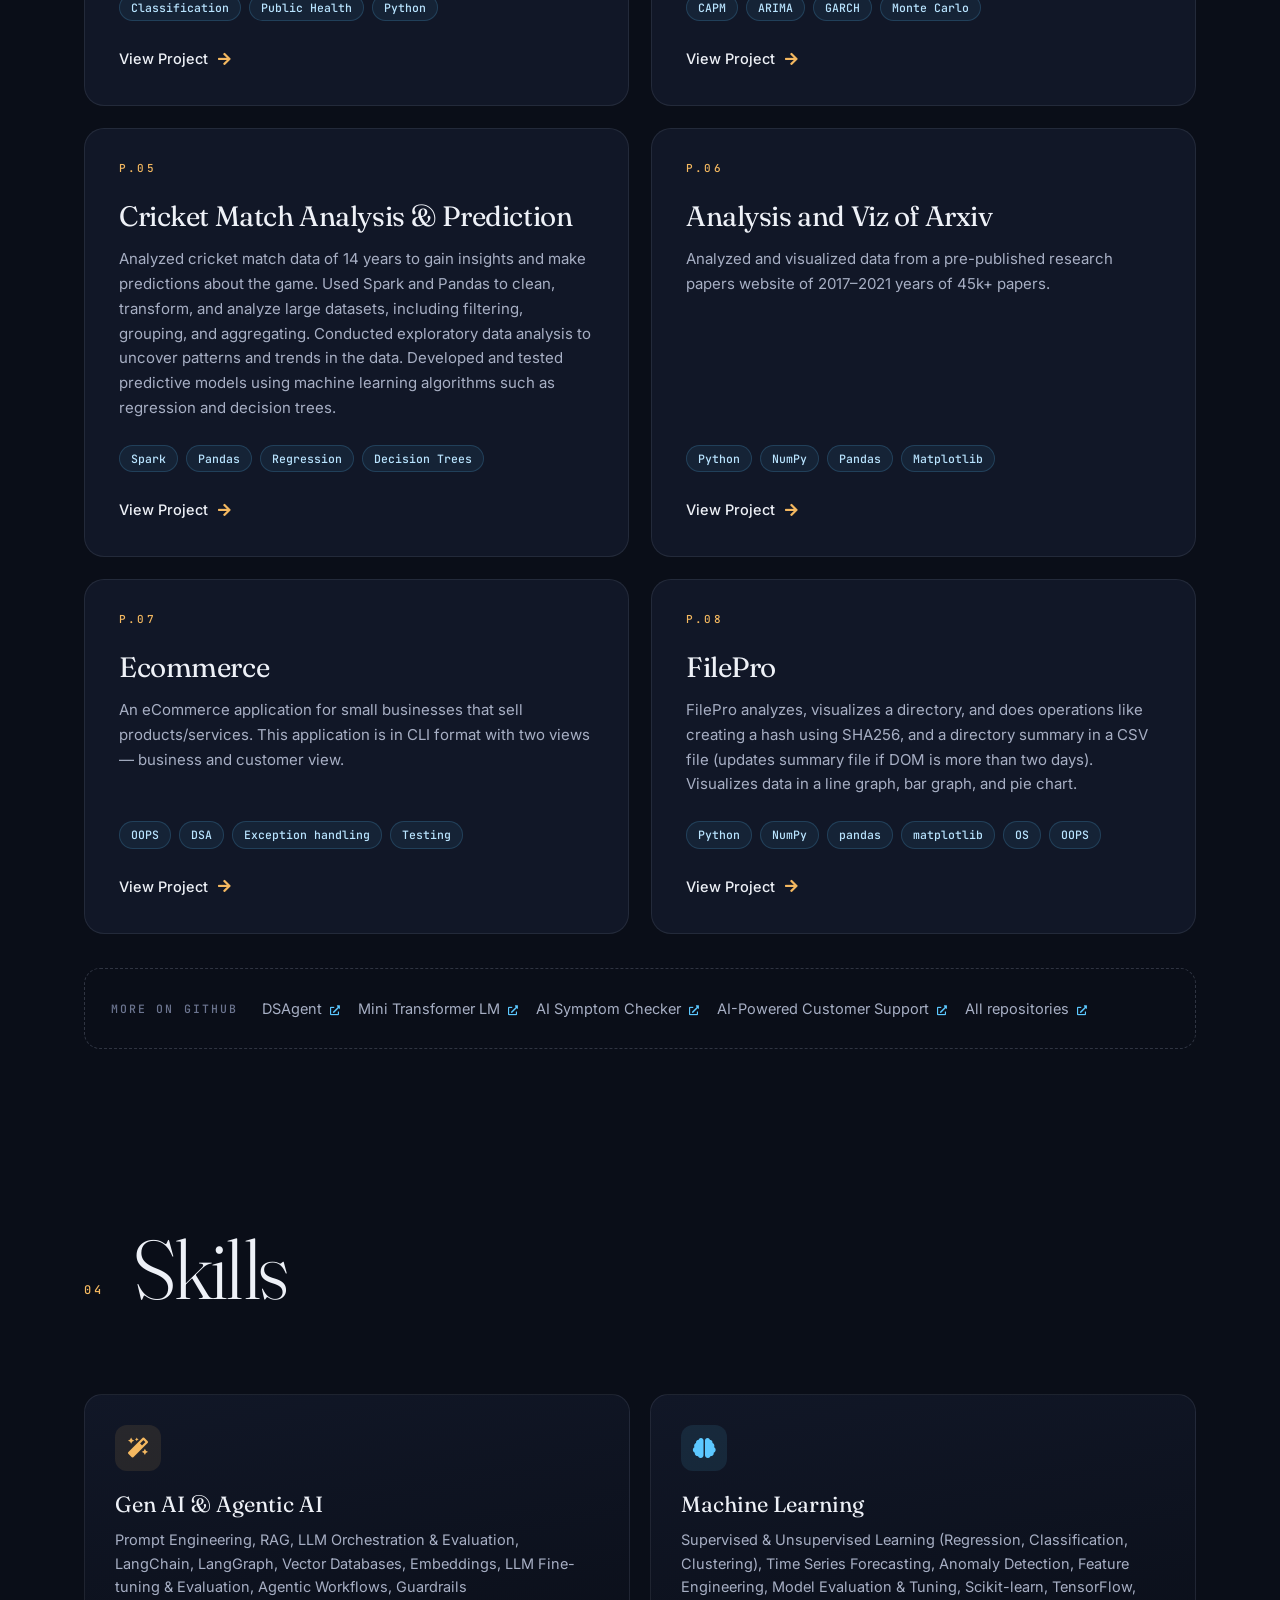
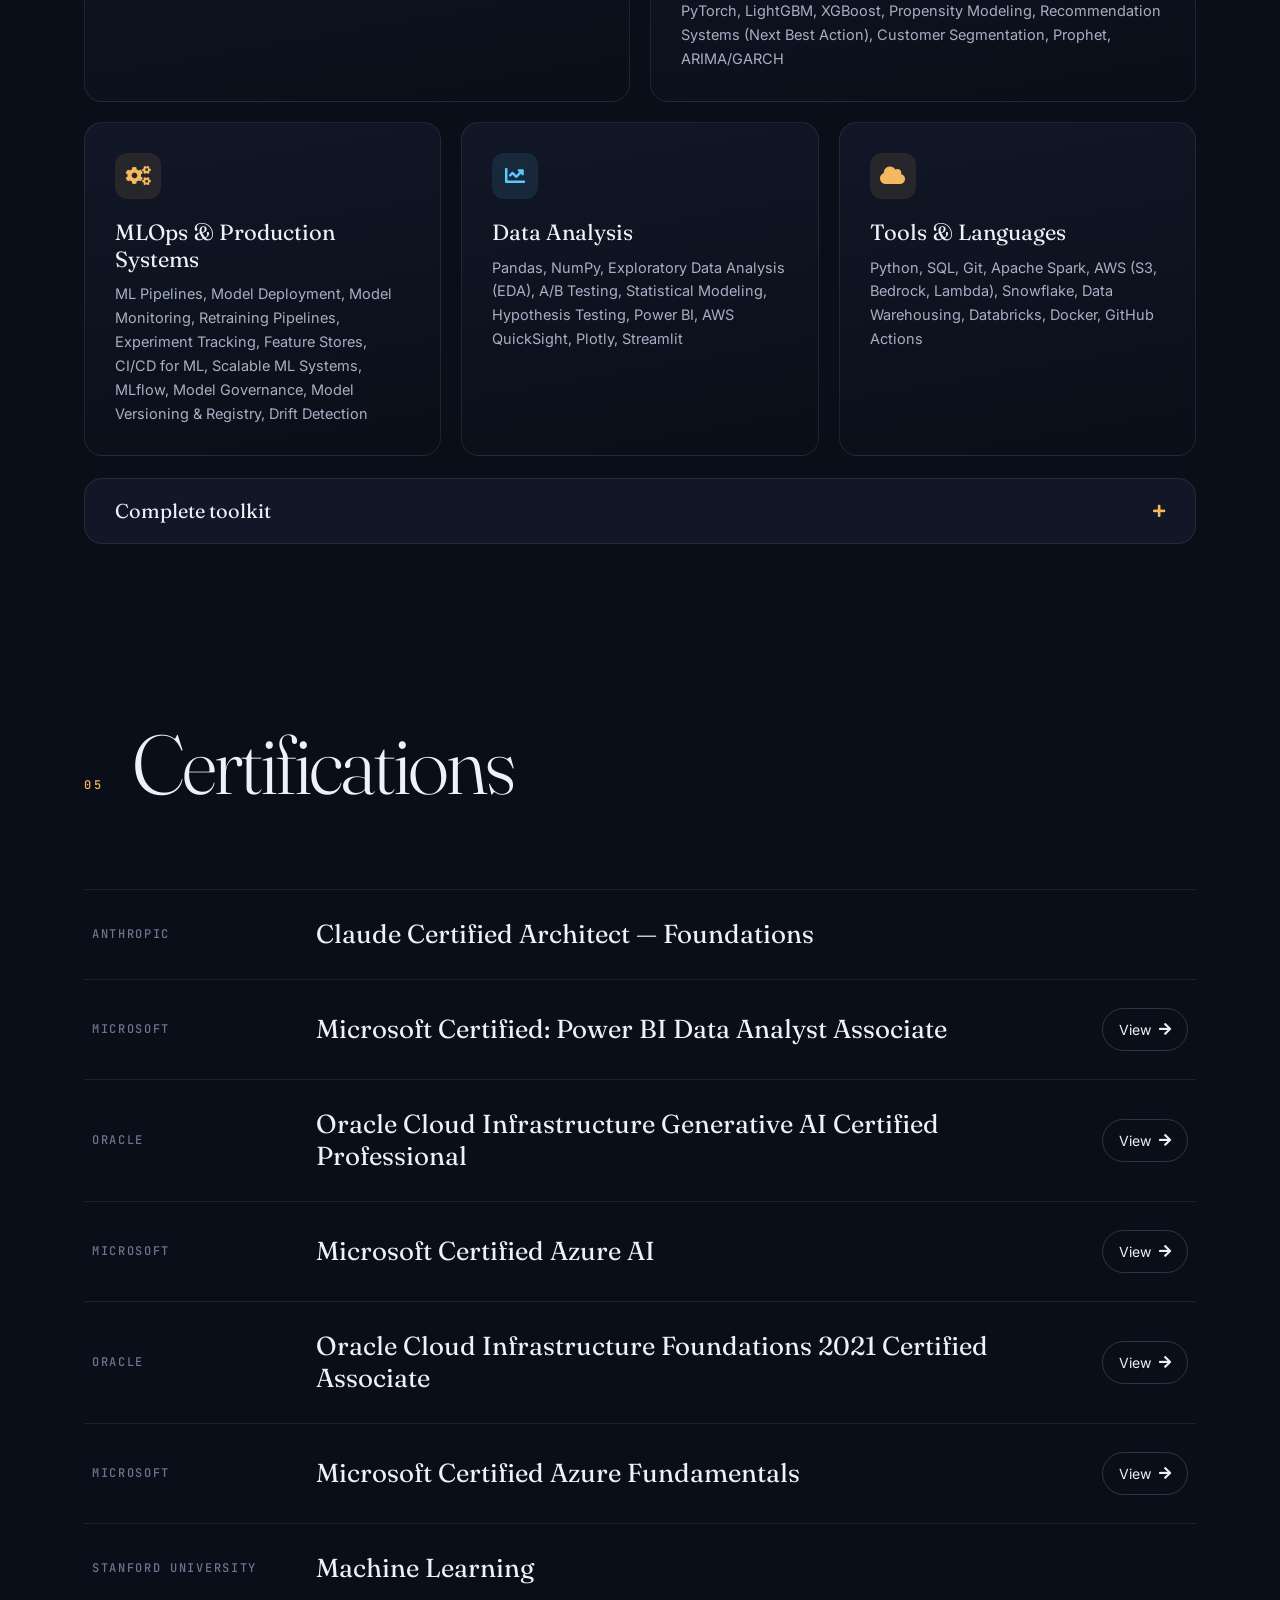
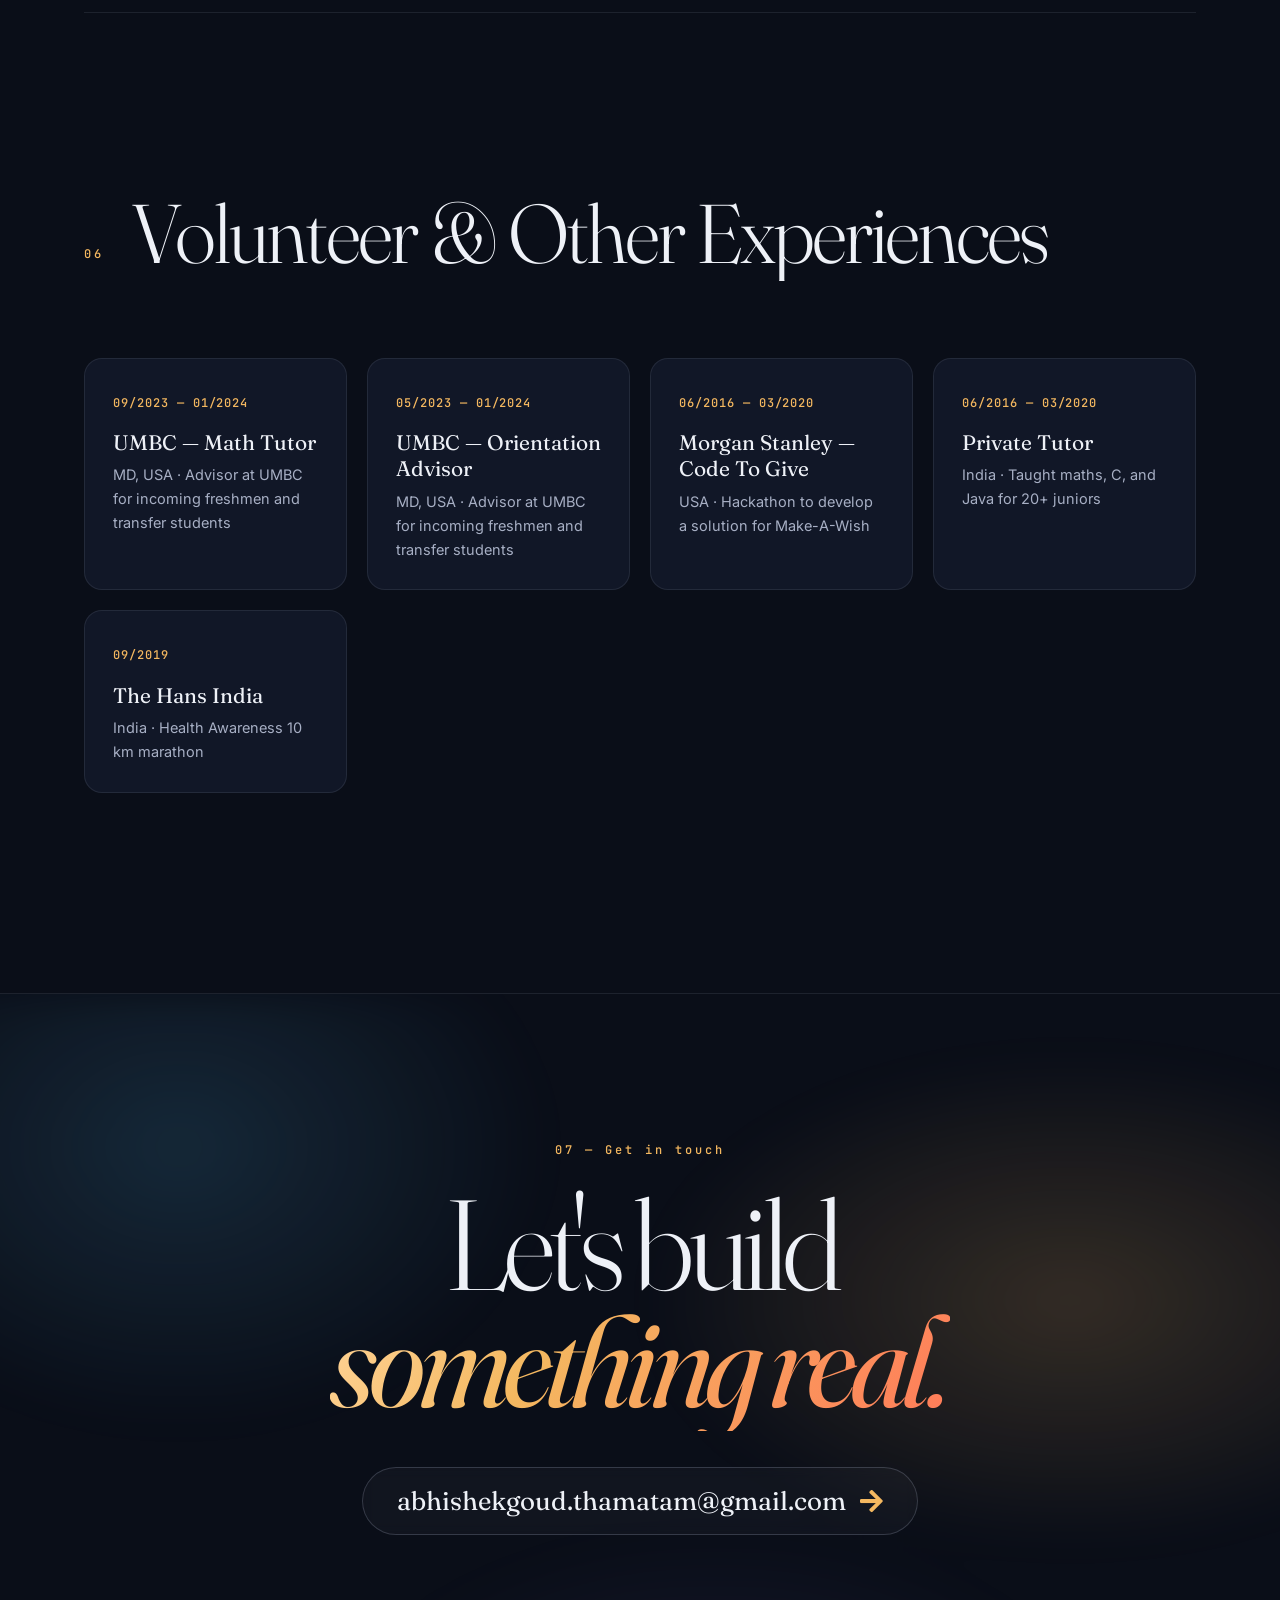
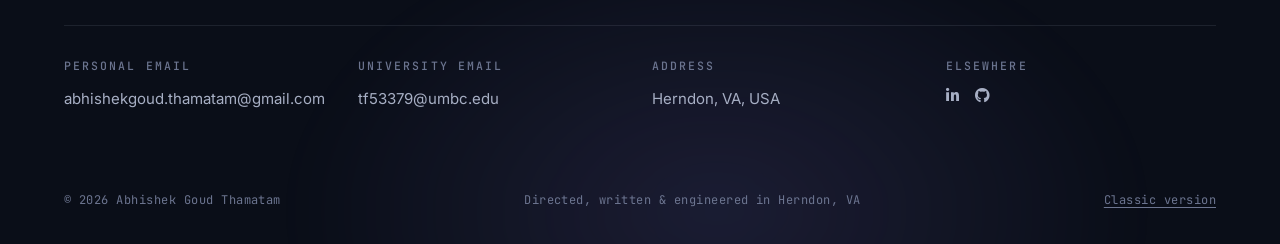
==== commit 51e6689d: "Cinematic redesign: Night City palette, scroll-driven reveals, updated resume & LinkedIn content - N" ====
--- a/index.html
+++ b/index.html
@@ -1,325 +1,540 @@
-<!DOCTYPE HTML>
-<html>
-	<head>
-		<title>Abhishek Thamatam</title>
-		<meta charset="utf-8" />
-		<meta name="viewport" content="width=device-width, initial-scale=1, user-scalable=no" />
-		<meta name="description" content="" />
-		<meta name="keywords" content="" />
-		<link rel="stylesheet" href="assets/css/main.css" />
-		<style>
-			.badges img {
-				width: 100px; /* Adjust width as needed */
-				height: auto; /* Maintain aspect ratio */
-				margin: 5px; /* Space between badges */
-			}
-		</style>
-	</head>
-	<body class="is-preload">
-
-		<!-- Wrapper -->
-			<div id="wrapper">
-
-				<!-- Intro -->
-					<section class="intro">
-						<header>
-							<h1>Abhishek Goud Thamatam</h1>
-							<p>I am keen on learning and exploring more technologies and am passionate about coding and data. I aim to become a tech entrepreneur. 
-<be>
-<div class="badges">
-	<img src="images/AI badge.svg" alt="MS AI 900" class="badge">
-	<img src="images/AZ 900 badge.svg" alt="MS AZ 900" class="badge">
-	<img src="images/PowerBI.svg" alt="MS PL 300" class="badge">
-	<img src="images/Oracle GenAI.jpg" alt="OCI GenAI" class="badge">
-								
-</div>
-<ul class="icons">
-	<li><a href="https://www.linkedin.com/in/t-abhishek-goud/" class="icon brands fa-linkedin-in"><span class="label">LinkedIn</span></a></li>
-	<li><a href="https://github.com/abhishekgoud23" class="icon brands fa-github"><span class="label">GitHub</span></a></li>
-	<li><a href="#"><span class="label">abhishekgoud.thamatam@gmail.com	</span></a></li>
-	<li><a href="#"><span class="label">tf53379@umbc.edu</span></a></li>
-
-</ul>
-							<ul class="actions">
-								<li><a href="#first" class="arrow scrolly"><span class="label">Next</span></a></li>
-							</ul>
-						</header>
-						<div class="content">
-							<span class="image fill" data-position="center"><img src="images/img.jpg" alt="" /></span>
-						</div>
-					</section>
-
-				<!-- Index -->
-		<section id="index">
-			<header>
-				<h2>Table of Contents</h2>
-			</header>
-			<div class="content">
-				<ul>
-					<li><a href="#first">More about me</a></li>
-					<li><a href="#skills">Skills</a></li>
-					<li><a href="#projects">Projects</a></li>
-					<li><a href="#experience">Experiences</a></li>
-					<li><a href="#certifications">Certifications</a></li>
-					<li><a href="#volunteer">Volunteer & Other Experiences</a></li>
-				</ul>
-			</div>
-		</section>
-
-				<!-- Section -->
-					<section id="first">
-						<header>
-							<h2>More about me</h2>
-						</header>
-						<div class="content">
-							<p>I am keen on learning and exploring more technologies and am passionate about AI and data. I aim to become a tech entrepreneur. <be>
-
-								2+ years of experience analyzing data, developing machine learning models, data mining large datasets, and performing data acquisition, validation, predictive modeling, and data visualization
-								with 30+ team members. Proficient in applying Agile and Waterfall methodologies, tailoring strategies to meet project requirements for effective management. Expertise in data manipulation, 
-								analysis, and visualization using tools like NumPy, Pandas, Matplotlib, SciPy, and ggplot2. Knowledge of creating impactful visualizations using Tableau and Power BI, enhancing data-driven 
-								decision-making. Experienced in utilizing AWS cloud services for optimized
-								<br>
-								I work as a Data Scientist at C3 AI. I completed my Master's in Data Science at the University of Maryland, Baltimore County. I worked as Data Science Lead at Impruvon Health. 
-								The previous two years have been incredible learning opportunities for me. They have undoubtedly assisted me in developing vital skills that I will need to go forward, whether it is 
-								programming or non-technical abilities such as productivity, decision-making, organizational skills, creative skills, etc.</p>
-						</div>
-					</section>
-
-				<!-- Section -->
-					<section id = "skills">
-						<header>
-							<h2>skills</h2>
-						</header>
-						<div class="content">
-							<ul class="feature-icons">
-								<li class="icon solid fa-code">Python, R, C, C#, , JAVA, JavaScript, HTML, CSS</li>
-								<li class="icon solid fa-database">RDBMS, SQL, MySQL, SQL Server, PostgreSQL, MongoDB</li>
-								<li class="fa-light fa-chart-simple">Pandas, NumPy, Matplotlib, Seaborn, Plotly, Power BI, Streamlit, Tableau, Data Reporting, Data Wrangling, Data Cleansing, A/B Testing, Statistical Analysis, Hypothesis Testing, Data Collection (Web Scraping, BeautifulSoup), ArcGIS</li>
-								<li class="fa-solid fa-chart-line">Apache Spark, Hadoop, Data Warehousing, TensorFlow, Keras, PyTorch, Scikit-Learn, Generative AI, LangChain, LLMs (Large Language Models), Machine Learning Algorithms (Regression, Classification, Time Series, Clustering), Model Evaluation and Tuning</li>
-								<li class="icon solid fa-cog">Git, RESTful APIs, OOP (Object-Oriented Programming), Unit Testing (pytest, unittest), Microsoft Excel (PivotTables, Power Query, VBA), JIRA (project management)</li>
-								<li class="icon solid fa-users">Collaboration, Problem-solving, Attention to Detail, Analytical skills, Data Storytelling, Critical Thinking, Communication (verbal & written), Adaptability, Project Management & Time Management</li>
-							</ul>
-						</div>
-					</section>
-
-
-				<!-- Section -->
-					<section id="projects">
-						<header>
-							<h2>Projects</h2>
-						</header>
-						<div class="content">
-							<p><strong>Facial Recognition for Security and Access Control</strong> Leveraged DeepFace, computer vision, OpenCV, Dlib, and TensorFlow to develop and deploy a system capable of accurately identifying and verifying authorized personnel
-								</p>
-							<ul class="actions">
-								<li><a href="https://github.com/abhishekgoud23/Facial-Recognition-for-Security-and-Access-Control" class="button primary large">View Project</a></li>
-							</ul>
-							<br>
-							<p><strong>MVA QueryBot: Intelligent Assistance for International Students</strong> Implemented an innovative NLP-based chatbot solution leveraging Google Cloud Platform's Vertex AI for the MVA, enhancing services for international students. Integrated cutting-edge Large Language Models (LLMs) for text summarization and cloud-based NLP capabilities to efficiently address queries
-								</p>
-							<ul class="actions">
-								<li><a href="https://docs.google.com/document/d/1zV5C5rLTp87HRQnSyHXkQYa5QyTHSCAy/edit?usp=sharing&ouid=113474301142150700763&rtpof=true&sd=true" class="button primary large">View Project</a></li>
-							</ul>
-							<br>
-							<p><strong>Predictive Modeling for Health Inspections</strong> Demonstrated the impact of the model on resource allocation within the health dept. by efficiently identifying high-risk restaurants for more frequent inspections and vice versa. Contributed to early intervention, resulting in a reduction in foodborne illnesses, ultimately enhancing public health.
-								</p>
-							<ul class="actions">
-								<li><a href="https://github.com/DATA-606-2023-FALL-TUESDAY/Thamatam_Abhishek" class="button primary large">View Project</a></li>
-							</ul>
-							<br>
-							<p><strong>Identifying the Optimal Banking Stock in Volatile Markets</strong> Leveraged financial modeling techniques, including CAPM, ARIMA, and GARCH models to evaluate banking stocks during highly volatile market conditions and predict and forecast prices.
-Provided valuable insights and recommendations for effective investment strategies in the banking sector.
-								</p>
-							<ul class="actions">
-								<li><a href="https://github.com/abhishekgoud23/Optimal-Stocks-in-Volatile-Markets/tree/main" class="button primary large">View Project</a></li>
-							</ul>
-							<br>
-							<p><strong>Cricket Match Analysis & Prediction</strong> Analyzed cricket match data of 14 years to gain insights and make predictions about the game. Used Spark and Pandas to clean, transform, and analyze large datasets, including filtering, grouping, and aggregating.
-								Conducted exploratory data analysis to uncover patterns and trends in the data. Developed and tested predictive models using machine learning algorithms such as regression and decision trees.
-								</p>
-							<ul class="actions">
-								<li><a href="https://github.com/abhishekgoud23/Match-prediction-and-analysis" class="button primary large">View Project</a></li>
-							</ul>
-							<br>
-							<p><strong>Analysis and Viz of Arxiv</strong> Analyzed and visualized data from a pre-published research papers website of 2017-2021 years of 45k+ papers. (Skills: Python, NumPy, Pandas, Matplotlib)</p>
-							<ul class="actions">
-								<li><a href="https://github.com/abhishekgoud23/Python-Projects/tree/main/Analysis%20and%20Viz%20of%20Arxiv" class="button primary large">View Project</a></li>
-							</ul>
-							<br>
-							<p><strong>Ecommerce</strong> This is an eCommerce application for small businesses that sell products/services. This application is in CLI format with two views business and customer view  (Skills: OOPS, DSA, Exception handling, and Testing)							</p>
-							<ul class="actions">
-								<li><a href="https://github.com/abhishekgoud23/Python-Projects/tree/main/Ecommerce" class="button primary large">View Project</a></li>
-							</ul>
-							<br>
-							<p><strong>FilePro</strong> FilePro analyzes, visualizes a directory, and does operations like creating a hash using SHA256, and a directory summary in a CSV file(Updates summary file if DOM is more than two days). Visualizes data in a line graph, bar graph, and pie chart  (Skills: Python, NumPy, pandas, matplotlib, OS, OOPS)								</p>
-							<ul class="actions">
-								<li><a href="https://github.com/abhishekgoud23/Python-Projects/tree/main/FilePro" class="button primary large">View Project</a></li>
-							</ul>
-						</div>
-					</section>
-				<!-- Section -->
-				<!-- exp -->
-				<section id="experience">
-					<header>
-						<h2>Experiences</h2>
-					</header>
-					<div class="content">
-						<p><strong>C3 AI - Senior Data Scientist </strong><br> Redwood City, CA, USA		(03/2025 – Present)
-							<br><br> Developed a distributed, configurable data generation engine that scaled synthetic datasets from 50K to 10 M+ records, enabling robust ML model training and system performance testing for demand forecasting pipelines; improved model accuracy and reduced data bottlenecks
-							<br><br> Optimized data pipeline efficiency by designing a hybrid batching and asynchronous processing strategy in C3, reducing memory usage by 80% and accelerating distributed file generation by 65% compared to previous methods
-							<br><br> Engineered advanced subject sampling and record duplication logic with controlled noise injection, ensuring 95 %+ retention of realistic data patterns across upscaled datasets, which improved downstream model generalizability
-							<br><br> Built a root-cause analysis for frequent switching events, leveraging custom Gurobi constraints and explainability metrics to identify >80% of switching patterns tied to overlooked staffing or alignment rules, enabling targeted process improvements
-
-						<br>
-						<p><strong>Impruvon Health - Data Science Lead</strong><br> Baltimore, USA		(12/2023 – 01/2025)
-							<br><br> Designed and developed interactive internal and external dashboards using AWS QuickSight after completing AWS BI training, which improved data accessibility and decision-making by 20%.
-							<br><br> Developed an internal dashboard on PowerBI leveraging data from cloud services, HubSpot, and databases to enhance sales efficiency and provide actionable insights.
-							<br><br> Spearheaded the creation of a Python script for lead generation, acquiring over 40,000 new leads. Implemented enhancements to improve script performance by 15%.
-							<br><br> Developed a Python script to organize and rename files based on document content, streamlining file management processes.
-							<br><br> Conducted comprehensive data analysis on patient medication adherence using NumPy and Pandas within Jupyter Notebook. Developed visualizations with Matplotlib and Plotly to identify trends and reduce medication errors by 15%.
-							<br><br> Built and applied statistical models using R to analyze the efficiency of healthcare workflows. Used Visual Studio Code to enhance the accuracy of predictions, leading to a 10% increase in operational efficiency across IDD Residential and Senior Living facilities.
-							<br><br> Led data cleaning and preprocessing efforts for healthcare companies' data, ensuring accuracy in large datasets. Web-scraped patient feedback and medication adherence data using BeautifulSoup, improving data collection efficiency by 25%.
-							<br><br> Implemented advanced statistical analysis on healthcare data, focusing on resident independence and safety metrics. Incorporated R for predictive modeling, identifying key factors that improved patient outcomes by 18%.
-						<br>
-							<p><strong>VITG CORP - Programmer Intern(Part-time) </strong><br> Baltimore, USA	(08/2024 – 03/2025)
-							<br><br> Led development of a Generative AI-powered chatbot for lake conservation, leveraging AWS cloud infrastructure (Bedrock, Lambda, S3) and LLMs (LLaMA, Claude 3.5) to provide real-time environmental insights to government agencies, NGOs, and public users, improving data accessibility and stakeholder engagement
-							<br><br> Engineered end-to-end data pipeline by aggregating, cleaning, normalizing, and preprocessing multi-source datasets, including government APIs and satellite imagery; applied OCR via AWS Bedrock for extracting text from layout images, enhancing data quality, and validation checkpoints
-							<br><br> Developed and deployed NLP solutions using AWS Comprehend and Textract to extract key insights from unstructured data, improving information retrieval accuracy by 35%
-
-						<br>
-							<p><strong>Accenture - Full-Stack Engineering Analyst </strong><br> Hyderabad, India		(08/2021 – 05/2022)
-							<br><br> Applied advanced time series techniques, including ARIMA and GARCH models, to analyze financial data, improving anomaly detection and forecasting accuracy by 25% and enabling more reliable business planning
-							<br><br> Utilized the CAPM model to evaluate asset pricing, leading to a 15% increase in portfolio return optimization through better-informed investment decisions
-							<br><br> Merged multiple data sources into Power BI, providing a unified view of business operations and improving decision-making efficiency by 35%
-
-						<br>
-							<p><strong>OpenText - Software Engineer Intern (Data FT) </strong><br> Bangalore, India		(02/2021 – 07/2021)
-							<br><br> Classified and structured operational and metadata from 70+ web applications, supporting exploratory data analysis and uncovering key usage trends that informed product decisions
-							<br><br> Automated web scraping with Python, increasing data acquisition efficiency by 60% and improving data accuracy by 25%, which enhanced the quality of downstream analytics
-							<br><br> Automated TLD validation for domains using Python, reducing manual processing time by 45 minutes per application and ensuring data consistency across datasets
-
-						<br>
-						
-					</div>
-				</section>
-			<!-- exp -->
-
-
-
-				<section id="certifications">
-					<header>
-						<h2>Certifications</h2>
-					</header>
-					<div class="content">
-						<p><strong>Microsoft Certified: Power BI Data Analyst Associate</strong>
-							</p>
-						<ul class="actions">
-							<li><a href="https://learn.microsoft.com/api/credentials/share/en-us/TABHISHEKGOUD-1760/8B88D11D4BEEB4C5?sharingId=327C300577E64CCE" class="button primary small">View </a></li>
-						</ul>
-						<br>
-						<p><strong>Oracle Cloud Infrastructure Generative AI Certified Professional </strong>
-							</p>
-						<ul class="actions">
-							<li><a href="https://drive.google.com/file/d/10XMm5yv8wefDlhGjOHYNQX3Ly2e_-YRk/view?usp=sharing"  class="button primary small">View </a></li>
-						</ul>
-						<br>
-						<p><strong>Microsoft Certified Azure AI</strong>
-							</p>
-						<ul class="actions">
-							<li><a href="https://drive.google.com/file/d/1DV1JRO1Tme9G-MxD56iPRqP8JFkM9Bpa/view?usp=sharing" class="button primary small">View </a></li>
-						</ul>
-						<br>
-						<p><strong>Oracle Cloud Infrastructure Foundations 2021 Certified Associate</strong>
-							</p>
-						<ul class="actions">
-							<li><a href="https://drive.google.com/file/d/1u7EtUDSS61b_Er6gAgCCkbjJHehEJ9v0/view?usp=sharing" class="button primary small">View </a></li>
-						</ul>
-						<br>
-						<p><strong>Microsoft Certified Azure Fundamentals</strong>
-							</p>
-						<ul class="actions">
-							<li><a href="https://drive.google.com/file/d/1dpHxbSik2gFe1VaXyirgkB4eh_DvXVuT/view?usp=sharing" class="button primary small">View </a></li>
-						</ul>
-						<br>
-					</div>
-				</section>
-
-
-
-
-				
-			<!-- exp -->
-			<section>
-				<header id = "volunteer">
-					<h2>VOLUNTEER & OTHER EXPERIENCES</h2>
-				</header>
-				<div class="content">
-					<p><strong>UMBC - Math Tutor</strong><br>MD, USA 			(09/2023 - 01/2024)
-						Advisor at UMBC for incoming freshmen and transfer students
-					<br>
-					<p><strong>UMBC - Orientation Advisor</strong><br>MD, USA 			(05/2023 - 01/2024)
-						Advisor at UMBC for incoming freshmen and transfer students
-					<br>
-					<p><strong>Morgan Stanley - Code To Give</strong><br>USA		(06/2016 - 03/2020)
-						Hackathon to develop a solution for Make-A-Wish
-
-					<br>
-					<p><strong>Private Tutor</strong><br>India		(06/2016 - 03/2020)
-						Taught maths, C, and Java for 20+ juniors	
-					<br>
-					<p><strong>The Hans India</strong><br>India		(09/2019 - 09/2019)
-						Health Awareness 10 km marathon
-						<br>
-				</div>
-			</section>
-		<!-- exp -->
-
-
-				<!-- Section -->
-					<section>
-						<header>
-							<h2>Get in touch</h2>
-						</header>
-						<div class="content">
-						<footer>
-							<ul class="items">
-								<li>
-									<h3>Personal Email</h3>
-									<a href="abhishekgoud.thamatam@gmail.com">abhishekgoud.thamatam@gmail.com</a>
-								</li>
-								<li>
-									<h3>University Email</h3>
-									<a href="#">tf53379@umbc.edu</a>
-								</li>
-								
-								<li>
-									<h3>Address</h3>
-									<span>Redwood City, CA, USA </span>
-								</li>
-								<li>
-									<h3>Elsewhere</h3>
-									<ul class="icons">
-										<li><a href="https://www.linkedin.com/in/t-abhishek-goud/" class="icon brands fa-linkedin-in"><span class="label">LinkedIn</span></a></li>
-										<li><a href="https://github.com/abhishekgoud23" class="icon brands fa-github"><span class="label">GitHub</span></a></li>
-									</ul>
-								</li>
-							</ul>
-						</footer>
-					</div>
-					</section>
-
-
-			</div>
-
-		<!-- Scripts -->
-			<script src="assets/js/jquery.min.js"></script>
-			<script src="assets/js/jquery.scrolly.min.js"></script>
-			<script src="assets/js/browser.min.js"></script>
-			<script src="assets/js/breakpoints.min.js"></script>
-			<script src="assets/js/util.js"></script>
-			<script src="assets/js/main.js"></script>
-
-	</body>
-</html>
-
-
+<!DOCTYPE html>
+<html lang="en">
+<head>
+	<meta charset="utf-8" />
+	<meta name="viewport" content="width=device-width, initial-scale=1" />
+	<title>Abhishek Goud Thamatam — Senior Data Scientist · ML & GenAI</title>
+	<meta name="description" content="Abhishek Goud Thamatam — Senior Data Scientist building production ML and GenAI systems across insurance, financial services, enterprise AI and healthcare." />
+	<meta name="keywords" content="Abhishek Thamatam, Data Scientist, Machine Learning, GenAI, LLM, RAG, LangGraph, Portfolio" />
+	<meta name="theme-color" content="#06080f" />
+	<meta property="og:title" content="Abhishek Goud Thamatam — Senior Data Scientist" />
+	<meta property="og:description" content="Production ML & GenAI systems — propensity models, next-best-action, forecasting, anomaly detection and LLM workflows." />
+	<meta property="og:image" content="images/portrait.jpg" />
+	<link rel="preconnect" href="https://fonts.googleapis.com" />
+	<link rel="preconnect" href="https://fonts.gstatic.com" crossorigin />
+	<link href="https://fonts.googleapis.com/css2?family=Fraunces:ital,opsz,wght@0,9..144,300..700;1,9..144,300..600&family=Inter:wght@300..700&family=JetBrains+Mono:wght@400;500&display=swap" rel="stylesheet" />
+	<link rel="stylesheet" href="assets/css/fontawesome-all.min.css" />
+	<link rel="stylesheet" href="assets/css/cinematic.css" />
+	<script>
+		document.documentElement.classList.add("js");
+		// failsafe: never leave the opening titles stuck
+		setTimeout(function () { var b = document.body; if (b && !b.classList.contains("is-loaded")) { b.classList.remove("is-loading"); b.classList.add("is-loaded"); document.querySelectorAll(".reveal,.split").forEach(function (e) { e.classList.add("is-in"); }); } }, 6000);
+	</script>
+</head>
+<body class="is-loading">
+
+	<!-- Opening titles -->
+	<div class="preloader" aria-hidden="true">
+		<div class="preloader__bar preloader__bar--top"></div>
+		<div class="preloader__bar preloader__bar--bottom"></div>
+		<div class="preloader__inner">
+			<span class="preloader__label">A portfolio by</span>
+			<span class="preloader__name">Abhishek Goud Thamatam</span>
+			<span class="preloader__count"><span data-preload-count>0</span>%</span>
+		</div>
+	</div>
+
+	<div class="grain" aria-hidden="true"></div>
+	<div class="cursor-glow" aria-hidden="true"></div>
+	<div class="progress" aria-hidden="true"><span></span></div>
+
+	<!-- Navigation / Table of Contents -->
+	<header class="nav">
+		<a href="#top" class="nav__logo">AT<span>.</span></a>
+		<nav class="nav__links" aria-label="Table of contents">
+			<a href="#first"><span>01</span>More about me</a>
+			<a href="#experience"><span>02</span>Experiences</a>
+			<a href="#projects"><span>03</span>Projects</a>
+			<a href="#skills"><span>04</span>Skills</a>
+			<a href="#certifications"><span>05</span>Certifications</a>
+			<a href="#volunteer"><span>06</span>Volunteer</a>
+			<a href="#contact"><span>07</span>Contact</a>
+		</nav>
+		<a href="mailto:abhishekgoud.thamatam@gmail.com" class="nav__cta magnetic">Get in touch</a>
+		<button class="nav__toggle" aria-label="Open menu" aria-expanded="false"><span></span><span></span></button>
+	</header>
+
+	<main id="top">
+
+		<!-- ============ HERO ============ -->
+		<section class="hero">
+			<canvas class="hero__net" aria-hidden="true"></canvas>
+			<div class="hero__aurora" aria-hidden="true"></div>
+
+			<div class="hero__inner">
+				<div class="hero__copy">
+					<p class="eyebrow reveal"><span class="dot"></span> Senior Data Scientist · Guardian Life × Fractal · Herndon, VA</p>
+					<h1 class="hero__title split">
+						<span class="line">Abhishek</span>
+						<span class="line">Goud <em>Thamatam</em></span>
+					</h1>
+					<p class="hero__role reveal">
+						I build
+						<span class="rotator" aria-live="polite">
+							<span class="rotator__word is-active">production ML systems</span>
+							<span class="rotator__word">GenAI &amp; agentic workflows</span>
+							<span class="rotator__word">forecasting pipelines</span>
+							<span class="rotator__word">decisions from data</span>
+						</span>
+					</p>
+					<p class="hero__intro reveal">I am keen on learning and exploring more technologies and am passionate about coding and data. I aim to become a tech entrepreneur.</p>
+
+					<div class="hero__actions reveal">
+						<a href="#experience" class="btn btn--primary magnetic">Watch the story <i class="fas fa-arrow-down"></i></a>
+						<a href="#contact" class="btn btn--ghost magnetic">Let's talk</a>
+					</div>
+
+					<ul class="socials reveal">
+						<li><a href="https://www.linkedin.com/in/t-abhishek-goud/" class="magnetic" aria-label="LinkedIn"><i class="fab fa-linkedin-in"></i></a></li>
+						<li><a href="https://github.com/abhishekgoud23" class="magnetic" aria-label="GitHub"><i class="fab fa-github"></i></a></li>
+						<li><a href="mailto:abhishekgoud.thamatam@gmail.com" class="magnetic" aria-label="Email"><i class="fas fa-envelope"></i></a></li>
+					</ul>
+				</div>
+
+				<figure class="hero__portrait reveal reveal--clip" data-speed="-0.06">
+					<picture>
+						<source srcset="images/portrait.webp" type="image/webp" />
+						<img src="images/portrait.jpg" alt="Portrait of Abhishek Goud Thamatam" width="1400" height="1321" />
+					</picture>
+					<figcaption><span>Data · ML · GenAI</span><span>Since 2021</span></figcaption>
+				</figure>
+			</div>
+
+			<div class="badges reveal" aria-label="Certification badges">
+				<img src="images/AI badge.svg" alt="MS AI 900" class="badge" />
+				<img src="images/AZ 900 badge.svg" alt="MS AZ 900" class="badge" />
+				<img src="images/PowerBI.svg" alt="MS PL 300" class="badge" />
+				<img src="images/Oracle GenAI.jpg" alt="OCI GenAI" class="badge badge--wide" />
+			</div>
+
+			<a href="#first" class="scroll-cue" aria-label="Scroll to next section"><span></span>Scroll</a>
+		</section>
+
+		<!-- ============ MARQUEE ============ -->
+		<div class="marquee" aria-hidden="true">
+			<div class="marquee__track">
+				<span>Python</span><span>✦</span><span>XGBoost</span><span>✦</span><span>LangGraph</span><span>✦</span><span>RAG</span><span>✦</span><span>Databricks</span><span>✦</span><span>AWS Bedrock</span><span>✦</span><span>LightGBM</span><span>✦</span><span>Snowflake</span><span>✦</span><span>PyTorch</span><span>✦</span><span>SHAP</span><span>✦</span><span>MLflow</span><span>✦</span><span>Prophet</span><span>✦</span>
+				<span>Python</span><span>✦</span><span>XGBoost</span><span>✦</span><span>LangGraph</span><span>✦</span><span>RAG</span><span>✦</span><span>Databricks</span><span>✦</span><span>AWS Bedrock</span><span>✦</span><span>LightGBM</span><span>✦</span><span>Snowflake</span><span>✦</span><span>PyTorch</span><span>✦</span><span>SHAP</span><span>✦</span><span>MLflow</span><span>✦</span><span>Prophet</span><span>✦</span>
+			</div>
+		</div>
+
+		<!-- ============ 01 ABOUT ============ -->
+		<section id="first" class="chapter">
+			<header class="chapter__head">
+				<span class="chapter__num">01</span>
+				<h2 class="chapter__title split"><span class="line">More about me</span></h2>
+			</header>
+
+			<div class="about">
+				<p class="about__lead reveal">Data Scientist building and deploying <em>production ML and GenAI systems</em> across insurance, financial services, enterprise AI, and healthcare — from EDA through deployment, monitoring and governance, translated into decisions for executive stakeholders.</p>
+
+				<div class="about__body">
+					<p class="reveal">I build cross-sell propensity models, next-best-action recommendation systems, and time-series forecasting pipelines (LightGBM, Prophet, XGBoost), and develop LLM workflows with RAG, prompt engineering and LangChain/LangGraph on AWS Bedrock, Databricks and Snowflake.</p>
+					<p class="reveal">I am keen on learning and exploring more technologies and am passionate about AI and data. I aim to become a tech entrepreneur. 2+ years of experience analyzing data, developing machine learning models, data mining large datasets, and performing data acquisition, validation, predictive modeling, and data visualization with 30+ team members. Proficient in applying Agile and Waterfall methodologies, tailoring strategies to meet project requirements for effective management. Expertise in data manipulation, analysis, and visualization using tools like NumPy, Pandas, Matplotlib, SciPy, and ggplot2. Knowledge of creating impactful visualizations using Tableau and Power BI, enhancing data-driven decision-making. Experienced in utilizing AWS cloud services.</p>
+					<p class="reveal">I currently work as a Senior Data Scientist with Fractal, embedded at Guardian Life's AI Studio, after working on C3 AI's platform. I completed my Master's in Data Science at the University of Maryland, Baltimore County, and worked as Data Science Lead at Impruvon Health. The previous years have been incredible learning opportunities for me. They have undoubtedly assisted me in developing vital skills that I will need to go forward, whether it is programming or non-technical abilities such as productivity, decision-making, organizational skills, creative skills, etc.</p>
+				</div>
+
+				<dl class="stats">
+					<div class="stat reveal"><dt><span data-count="350" data-suffix="K+">0</span></dt><dd>term policies analyzed to time conversion outreach</dd></div>
+					<div class="stat reveal"><dt><span data-count="10" data-suffix="M+">0</span></dt><dd>synthetic records from a distributed data engine</dd></div>
+					<div class="stat reveal"><dt><span data-count="40" data-suffix="%">0</span></dt><dd>forecast-accuracy lift with LightGBM &amp; Prophet</dd></div>
+					<div class="stat reveal"><dt><span data-count="2" data-suffix=" wks">0</span></dt><dd>earlier transformer-fault detection for an energy client</dd></div>
+				</dl>
+			</div>
+		</section>
+
+		<!-- ============ 02 EXPERIENCE ============ -->
+		<section id="experience" class="chapter">
+			<header class="chapter__head">
+				<span class="chapter__num">02</span>
+				<h2 class="chapter__title split"><span class="line">Experiences</span></h2>
+				<p class="chapter__sub reveal">Five years, six chapters — from software and finance to enterprise AI and insurance.</p>
+			</header>
+
+			<ol class="timeline">
+
+				<li class="job reveal">
+					<div class="job__meta">
+						<span class="job__date">05/2026 — Present</span>
+						<span class="job__place">Herndon, VA, USA</span>
+					</div>
+					<div class="job__card">
+						<h3>Guardian Life <span>× Fractal</span></h3>
+						<p class="job__role">Senior Data Scientist</p>
+						<ul>
+							<li>Led migration of a cross-sell propensity and value model (XGBoost, Databricks) to a New Business Value basis with actuarial partners, delivering a board-level opportunity estimate on deadline</li>
+							<li>Designed and piloted a next-best-action recommendation system ranking 10 opportunity types for financial representatives, with a Delta Lake tracking schema built to support future ML</li>
+							<li>Led modeling for a 200K-policy term-to-permanent conversion campaign using XGBoost scoring, SHAP reason codes, priority tiers, and Treatment/Control design, and fixed 11+ defects in the inherited pipeline</li>
+							<li>Analyzed 350K+ term policies to time conversion outreach, finding early-window and age-band patterns that shaped a marketing journey calendar</li>
+							<li>Established model governance practices (hand-trace verification, row-count reconciliation, confidence-tagged documentation) that cut rework across workstreams</li>
+						</ul>
+						<div class="tags"><span>XGBoost</span><span>SHAP</span><span>Databricks</span><span>Delta Lake</span><span>Propensity</span><span>NBA</span></div>
+					</div>
+				</li>
+
+				<li class="job reveal">
+					<div class="job__meta">
+						<span class="job__date">03/2025 — 05/2026</span>
+						<span class="job__place">Redwood City, CA, USA</span>
+					</div>
+					<div class="job__card">
+						<h3>C3 AI <span>× Fractal</span></h3>
+						<p class="job__role">Senior Data Scientist</p>
+						<ul>
+							<li>Led development of an end-to-end transformer health monitoring and anomaly detection system for the largest Energy client, leveraging dissolved gas analysis and advanced EDA, with a multi-stage pipeline including virtual sensors and autoencoder-based anomaly detection — enabling 2 weeks early fault detection and improving asset reliability</li>
+							<li>Designed an explainable ML framework for industrial reliability, integrating domain diagnostics such as Duval Triangle and LEDT with model outputs, and generated automated transformer-level alert reports with feature-level attribution</li>
+							<li>Developed time series models (LightGBM, Rolling Mean, Prophet) that improved forecast accuracy by 35–40%, enabling better demand planning and customer decision-making</li>
+							<li>Led an end-to-end customer data science project, from EDA and feature engineering to modeling, hyperparameter optimization, and evaluation, building scalable ML pipelines for demand forecasting</li>
+							<li>Architected config-driven workflow components (Model Mapper, Feature Materializer, Segmenter, Retrainer) in MetaML on the C3 AI platform, reducing setup time by 30% and accelerating model iteration cycles by 50%</li>
+							<li>Incorporated LLM-powered components within MetaML workflows to support multimodal processing and validation</li>
+						</ul>
+						<details class="more">
+							<summary>Earlier highlights</summary>
+							<ul>
+								<li>Developed a distributed, configurable data generation engine that scaled synthetic datasets from 50K to 10M+ records, enabling robust ML model training and system performance testing for demand forecasting pipelines; improved model accuracy and reduced data bottlenecks</li>
+								<li>Optimized data pipeline efficiency by designing a hybrid batching and asynchronous processing strategy in C3, reducing memory usage by 80% and accelerating distributed file generation by 65% compared to previous methods</li>
+								<li>Engineered advanced subject sampling and record duplication logic with controlled noise injection, ensuring 95%+ retention of realistic data patterns across upscaled datasets, which improved downstream model generalizability</li>
+								<li>Built a root-cause analysis for frequent switching events, leveraging custom Gurobi constraints and explainability metrics to identify &gt;80% of switching patterns tied to overlooked staffing or alignment rules, enabling targeted process improvements</li>
+								<li>Integrated inline logging and monitoring into MetaML workflows, cutting workflow failure resolution time by 40%; used vertex-edge graph abstractions to manage complex workflow dependencies</li>
+								<li>Partnered with stakeholders to translate insights into business strategies, delivering actionable recommendations that enhanced demand forecasting and planning</li>
+							</ul>
+						</details>
+						<div class="tags"><span>Anomaly Detection</span><span>Autoencoders</span><span>LightGBM</span><span>Prophet</span><span>Gurobi</span><span>LLMs</span></div>
+					</div>
+				</li>
+
+				<li class="job reveal">
+					<div class="job__meta">
+						<span class="job__date">08/2024 — 03/2025</span>
+						<span class="job__place">Baltimore, MD, USA</span>
+					</div>
+					<div class="job__card">
+						<h3>VITG Corp</h3>
+						<p class="job__role">Programmer Intern (Part-time)</p>
+						<ul>
+							<li>Led development of a Generative AI-powered chatbot for lake conservation, leveraging AWS cloud infrastructure (Bedrock, Lambda, S3) and LLMs (LLaMA, Claude 3.5) to provide real-time environmental insights to government agencies, NGOs, and public users, improving data accessibility and stakeholder engagement</li>
+							<li>Engineered end-to-end data pipeline by aggregating, cleaning, normalizing, and preprocessing multi-source datasets, including government APIs and satellite imagery; applied OCR via AWS Bedrock for extracting text from layout images, enhancing data quality, and validation checkpoints</li>
+							<li>Developed and deployed NLP solutions using AWS Comprehend and Textract to extract key insights from unstructured data, improving information retrieval accuracy by 35% (60% → 81% across 15K+ documents)</li>
+						</ul>
+						<div class="tags"><span>AWS Bedrock</span><span>Lambda</span><span>LLaMA</span><span>Claude</span><span>Textract</span></div>
+					</div>
+				</li>
+
+				<li class="job reveal">
+					<div class="job__meta">
+						<span class="job__date">12/2023 — 01/2025</span>
+						<span class="job__place">Baltimore, MD, USA</span>
+					</div>
+					<div class="job__card">
+						<h3>Impruvon Health</h3>
+						<p class="job__role">Data Science Lead · Data Scientist</p>
+						<ul>
+							<li>Designed and developed interactive internal and external dashboards using AWS QuickSight after completing AWS BI training, which improved data accessibility, data governance, HIPAA compliance and decision-making by 20%.</li>
+							<li>Developed an internal dashboard on Power BI leveraging data from cloud services, HubSpot, and databases to enhance sales efficiency and provide actionable insights, driving a 15% improvement in conversion rates.</li>
+							<li>Spearheaded the creation of a Python script for lead generation, acquiring over 40,000 new leads. Implemented enhancements to improve script performance by 15%.</li>
+							<li>Developed a Python script to organize and rename files based on document content, streamlining file management processes and saving ~50 hours/month of manual work.</li>
+						</ul>
+						<details class="more">
+							<summary>More from this chapter</summary>
+							<ul>
+								<li>Conducted comprehensive data analysis on patient medication adherence using NumPy and Pandas within Jupyter Notebook. Developed visualizations with Matplotlib and Plotly to identify trends and reduce medication errors by 15%.</li>
+								<li>Built and applied statistical models using R to analyze the efficiency of healthcare workflows. Used Visual Studio Code to enhance the accuracy of predictions, leading to a 10% increase in operational efficiency across IDD Residential and Senior Living facilities.</li>
+								<li>Led data cleaning and preprocessing efforts for healthcare companies' data, ensuring accuracy in large datasets. Web-scraped patient feedback and medication adherence data using BeautifulSoup, improving data collection efficiency by 25%.</li>
+								<li>Implemented advanced statistical analysis on healthcare data, focusing on resident independence and safety metrics. Incorporated R for predictive modeling, identifying key factors that improved patient outcomes by 18%.</li>
+							</ul>
+						</details>
+						<div class="tags"><span>QuickSight</span><span>Power BI</span><span>R</span><span>HubSpot</span><span>Healthcare</span></div>
+					</div>
+				</li>
+
+				<li class="job reveal">
+					<div class="job__meta">
+						<span class="job__date">08/2021 — 05/2022</span>
+						<span class="job__place">Hyderabad, India</span>
+					</div>
+					<div class="job__card">
+						<h3>Accenture</h3>
+						<p class="job__role">Full-Stack Engineering Analyst</p>
+						<ul>
+							<li>Applied advanced time series techniques, including ARIMA and GARCH models, to analyze financial data, improving anomaly detection and forecasting accuracy by 25% (forecast error ±12% → ±9%) and enabling more reliable business planning</li>
+							<li>Utilized the CAPM model to evaluate asset pricing, leading to a 15% increase in portfolio return optimization through better-informed investment decisions</li>
+							<li>Merged multiple data sources into Power BI, providing a unified view of business operations, supporting credit risk modeling and loss forecasting analysis, and improving decision-making efficiency by 35%</li>
+						</ul>
+						<details class="more">
+							<summary>More from this chapter</summary>
+							<ul>
+								<li>Implemented Monte Carlo methods to evaluate the impact of uncertainty in financial models, reducing risk assessment errors by 20%</li>
+								<li>Automated data collection and reporting with custom scripts populating tables for Power BI, reducing manual effort by 50%</li>
+								<li>Configured and optimized AWS EC2 instances for varying data processing needs, increasing system performance by 20%</li>
+							</ul>
+						</details>
+						<div class="tags"><span>ARIMA</span><span>GARCH</span><span>CAPM</span><span>Monte Carlo</span><span>Power BI</span></div>
+					</div>
+				</li>
+
+				<li class="job reveal">
+					<div class="job__meta">
+						<span class="job__date">02/2021 — 07/2021</span>
+						<span class="job__place">Bangalore, India</span>
+					</div>
+					<div class="job__card">
+						<h3>OpenText</h3>
+						<p class="job__role">Software Engineer Intern (Data FT)</p>
+						<ul>
+							<li>Classified and structured operational and metadata from 70+ web applications, supporting exploratory data analysis and uncovering key usage trends that informed product decisions</li>
+							<li>Automated web scraping with Python, increasing data acquisition efficiency by 60% and improving data accuracy by 25%, which enhanced the quality of downstream analytics</li>
+							<li>Automated TLD validation for domains using Python, reducing manual processing time by 45 minutes per application and ensuring data consistency across datasets</li>
+						</ul>
+						<div class="tags"><span>Python</span><span>Web Scraping</span><span>EDA</span></div>
+					</div>
+				</li>
+			</ol>
+
+			<div class="edu">
+				<h3 class="edu__title reveal">Education</h3>
+				<div class="edu__grid">
+					<article class="edu__card reveal">
+						<span class="job__date">08/2022 — 05/2024</span>
+						<h4>University of Maryland, Baltimore County</h4>
+						<p>Master of Professional Studies in Data Science · GPA 3.84 / 4.00</p>
+					</article>
+					<article class="edu__card reveal">
+						<span class="job__date">06/2017 — 08/2021</span>
+						<h4>Keshav Memorial Institute of Technology (JNTUH)</h4>
+						<p>B.Tech, Electronics &amp; Communication Engineering · GPA 3.60 / 4.00</p>
+					</article>
+				</div>
+			</div>
+		</section>
+
+		<!-- ============ 03 PROJECTS ============ -->
+		<section id="projects" class="chapter">
+			<header class="chapter__head">
+				<span class="chapter__num">03</span>
+				<h2 class="chapter__title split"><span class="line">Projects</span></h2>
+				<div class="filters reveal" role="group" aria-label="Filter projects">
+					<button class="is-active" data-filter="all">All</button>
+					<button data-filter="ai">GenAI &amp; NLP</button>
+					<button data-filter="ml">ML &amp; Vision</button>
+					<button data-filter="fin">Finance</button>
+					<button data-filter="eng">Analytics &amp; Software</button>
+				</div>
+			</header>
+
+			<div class="projects">
+				<article class="project reveal" data-cat="ml">
+					<span class="project__idx">P.01</span>
+					<h3>Facial Recognition for Security and Access Control</h3>
+					<p>Leveraged DeepFace, computer vision, OpenCV, Dlib, and TensorFlow to develop and deploy a system capable of accurately identifying and verifying authorized personnel — 98%+ accuracy in secure facility access.</p>
+					<div class="tags"><span>DeepFace</span><span>OpenCV</span><span>Dlib</span><span>TensorFlow</span></div>
+					<a href="https://github.com/abhishekgoud23/Facial-Recognition-for-Security-and-Access-Control" class="project__link">View Project <i class="fas fa-arrow-right"></i></a>
+				</article>
+
+				<article class="project reveal" data-cat="ai">
+					<span class="project__idx">P.02</span>
+					<h3>MVA QueryBot: Intelligent Assistance for International Students</h3>
+					<p>Implemented an innovative NLP-based chatbot solution leveraging Google Cloud Platform's Vertex AI for the MVA, enhancing services for international students. Integrated cutting-edge Large Language Models (LLMs) for text summarization and cloud-based NLP capabilities to efficiently address queries — cutting manual workload by 60% and speeding resolution by 40%.</p>
+					<div class="tags"><span>Vertex AI</span><span>LLMs</span><span>GCP</span><span>NLP</span></div>
+					<a href="https://docs.google.com/document/d/1zV5C5rLTp87HRQnSyHXkQYa5QyTHSCAy/edit?usp=sharing&amp;ouid=113474301142150700763&amp;rtpof=true&amp;sd=true" class="project__link">View Project <i class="fas fa-arrow-right"></i></a>
+				</article>
+
+				<article class="project reveal" data-cat="ml">
+					<span class="project__idx">P.03</span>
+					<h3>Predictive Modeling for Health Inspections</h3>
+					<p>Demonstrated the impact of the model on resource allocation within the health dept. by efficiently identifying high-risk restaurants for more frequent inspections and vice versa. Contributed to early intervention, resulting in a reduction in foodborne illnesses, ultimately enhancing public health.</p>
+					<div class="tags"><span>Classification</span><span>Public Health</span><span>Python</span></div>
+					<a href="https://github.com/DATA-606-2023-FALL-TUESDAY/Thamatam_Abhishek" class="project__link">View Project <i class="fas fa-arrow-right"></i></a>
+				</article>
+
+				<article class="project reveal" data-cat="fin">
+					<span class="project__idx">P.04</span>
+					<h3>Identifying the Optimal Banking Stock in Volatile Markets</h3>
+					<p>Leveraged financial modeling techniques, including CAPM, ARIMA, Monte Carlo and GARCH models to evaluate banking stocks during highly volatile market conditions and predict and forecast prices — a 20% improvement in portfolio risk-adjusted returns. Provided valuable insights and recommendations for effective investment strategies in the banking sector.</p>
+					<div class="tags"><span>CAPM</span><span>ARIMA</span><span>GARCH</span><span>Monte Carlo</span></div>
+					<a href="https://github.com/abhishekgoud23/Optimal-Stocks-in-Volatile-Markets/tree/main" class="project__link">View Project <i class="fas fa-arrow-right"></i></a>
+				</article>
+
+				<article class="project reveal" data-cat="ml">
+					<span class="project__idx">P.05</span>
+					<h3>Cricket Match Analysis &amp; Prediction</h3>
+					<p>Analyzed cricket match data of 14 years to gain insights and make predictions about the game. Used Spark and Pandas to clean, transform, and analyze large datasets, including filtering, grouping, and aggregating. Conducted exploratory data analysis to uncover patterns and trends in the data. Developed and tested predictive models using machine learning algorithms such as regression and decision trees.</p>
+					<div class="tags"><span>Spark</span><span>Pandas</span><span>Regression</span><span>Decision Trees</span></div>
+					<a href="https://github.com/abhishekgoud23/Match-prediction-and-analysis" class="project__link">View Project <i class="fas fa-arrow-right"></i></a>
+				</article>
+
+				<article class="project reveal" data-cat="eng">
+					<span class="project__idx">P.06</span>
+					<h3>Analysis and Viz of Arxiv</h3>
+					<p>Analyzed and visualized data from a pre-published research papers website of 2017–2021 years of 45k+ papers.</p>
+					<div class="tags"><span>Python</span><span>NumPy</span><span>Pandas</span><span>Matplotlib</span></div>
+					<a href="https://github.com/abhishekgoud23/Python-Projects/tree/main/Analysis%20and%20Viz%20of%20Arxiv" class="project__link">View Project <i class="fas fa-arrow-right"></i></a>
+				</article>
+
+				<article class="project reveal" data-cat="eng">
+					<span class="project__idx">P.07</span>
+					<h3>Ecommerce</h3>
+					<p>An eCommerce application for small businesses that sell products/services. This application is in CLI format with two views — business and customer view.</p>
+					<div class="tags"><span>OOPS</span><span>DSA</span><span>Exception handling</span><span>Testing</span></div>
+					<a href="https://github.com/abhishekgoud23/Python-Projects/tree/main/Ecommerce" class="project__link">View Project <i class="fas fa-arrow-right"></i></a>
+				</article>
+
+				<article class="project reveal" data-cat="eng">
+					<span class="project__idx">P.08</span>
+					<h3>FilePro</h3>
+					<p>FilePro analyzes, visualizes a directory, and does operations like creating a hash using SHA256, and a directory summary in a CSV file (updates summary file if DOM is more than two days). Visualizes data in a line graph, bar graph, and pie chart.</p>
+					<div class="tags"><span>Python</span><span>NumPy</span><span>pandas</span><span>matplotlib</span><span>OS</span><span>OOPS</span></div>
+					<a href="https://github.com/abhishekgoud23/Python-Projects/tree/main/FilePro" class="project__link">View Project <i class="fas fa-arrow-right"></i></a>
+				</article>
+			</div>
+
+			<div class="more-repos reveal">
+				<span class="more-repos__label">More on GitHub</span>
+				<a href="https://github.com/abhishekgoud23/DSAgent">DSAgent <i class="fas fa-external-link-alt"></i></a>
+				<a href="https://github.com/abhishekgoud23/mini-transformer-lm">Mini Transformer LM <i class="fas fa-external-link-alt"></i></a>
+				<a href="https://github.com/abhishekgoud23/AI-Symptom-Checker">AI Symptom Checker <i class="fas fa-external-link-alt"></i></a>
+				<a href="https://github.com/abhishekgoud23/AI-Powered-Customer-Support-System">AI-Powered Customer Support <i class="fas fa-external-link-alt"></i></a>
+				<a href="https://github.com/abhishekgoud23?tab=repositories">All repositories <i class="fas fa-external-link-alt"></i></a>
+			</div>
+		</section>
+
+		<!-- ============ 04 SKILLS ============ -->
+		<section id="skills" class="chapter">
+			<header class="chapter__head">
+				<span class="chapter__num">04</span>
+				<h2 class="chapter__title split"><span class="line">Skills</span></h2>
+			</header>
+
+			<div class="skills">
+				<div class="skill reveal">
+					<i class="fas fa-magic"></i>
+					<h3>Gen AI &amp; Agentic AI</h3>
+					<p>Prompt Engineering, RAG, LLM Orchestration &amp; Evaluation, LangChain, LangGraph, Vector Databases, Embeddings, LLM Fine-tuning &amp; Evaluation, Agentic Workflows, Guardrails</p>
+				</div>
+				<div class="skill reveal">
+					<i class="fas fa-brain"></i>
+					<h3>Machine Learning</h3>
+					<p>Supervised &amp; Unsupervised Learning (Regression, Classification, Clustering), Time Series Forecasting, Anomaly Detection, Feature Engineering, Model Evaluation &amp; Tuning, Scikit-learn, TensorFlow, PyTorch, LightGBM, XGBoost, Propensity Modeling, Recommendation Systems (Next Best Action), Customer Segmentation, Prophet, ARIMA/GARCH</p>
+				</div>
+				<div class="skill reveal">
+					<i class="fas fa-cogs"></i>
+					<h3>MLOps &amp; Production Systems</h3>
+					<p>ML Pipelines, Model Deployment, Model Monitoring, Retraining Pipelines, Experiment Tracking, Feature Stores, CI/CD for ML, Scalable ML Systems, MLflow, Model Governance, Model Versioning &amp; Registry, Drift Detection</p>
+				</div>
+				<div class="skill reveal">
+					<i class="fas fa-chart-line"></i>
+					<h3>Data Analysis</h3>
+					<p>Pandas, NumPy, Exploratory Data Analysis (EDA), A/B Testing, Statistical Modeling, Hypothesis Testing, Power BI, AWS QuickSight, Plotly, Streamlit</p>
+				</div>
+				<div class="skill reveal">
+					<i class="fas fa-cloud"></i>
+					<h3>Tools &amp; Languages</h3>
+					<p>Python, SQL, Git, Apache Spark, AWS (S3, Bedrock, Lambda), Snowflake, Data Warehousing, Databricks, Docker, GitHub Actions</p>
+				</div>
+			</div>
+
+			<details class="toolkit reveal">
+				<summary>Complete toolkit <i class="fas fa-plus"></i></summary>
+				<ul class="feature-list">
+					<li><i class="fas fa-code"></i>Python, R, C, C#, JAVA, JavaScript, HTML, CSS</li>
+					<li><i class="fas fa-database"></i>RDBMS, SQL, MySQL, SQL Server, PostgreSQL, MongoDB</li>
+					<li><i class="fas fa-chart-bar"></i>Pandas, NumPy, Matplotlib, Seaborn, Plotly, Power BI, Streamlit, Tableau, Data Reporting, Data Wrangling, Data Cleansing, A/B Testing, Statistical Analysis, Hypothesis Testing, Data Collection (Web Scraping, BeautifulSoup), ArcGIS</li>
+					<li><i class="fas fa-chart-line"></i>Apache Spark, Hadoop, Data Warehousing, TensorFlow, Keras, PyTorch, Scikit-Learn, Generative AI, LangChain, LLMs (Large Language Models), Machine Learning Algorithms (Regression, Classification, Time Series, Clustering), Model Evaluation and Tuning</li>
+					<li><i class="fas fa-cog"></i>Git, RESTful APIs, OOP (Object-Oriented Programming), Unit Testing (pytest, unittest), Microsoft Excel (PivotTables, Power Query, VBA), JIRA (project management)</li>
+					<li><i class="fas fa-users"></i>Collaboration, Problem-solving, Attention to Detail, Analytical skills, Data Storytelling, Critical Thinking, Communication (verbal &amp; written), Adaptability, Project Management &amp; Time Management</li>
+				</ul>
+			</details>
+		</section>
+
+		<!-- ============ 05 CERTIFICATIONS ============ -->
+		<section id="certifications" class="chapter">
+			<header class="chapter__head">
+				<span class="chapter__num">05</span>
+				<h2 class="chapter__title split"><span class="line">Certifications</span></h2>
+			</header>
+
+			<ul class="certs">
+				<li class="cert reveal">
+					<span class="cert__issuer">Anthropic</span>
+					<h3>Claude Certified Architect — Foundations</h3>
+				</li>
+				<li class="cert reveal">
+					<span class="cert__issuer">Microsoft</span>
+					<h3>Microsoft Certified: Power BI Data Analyst Associate</h3>
+					<a href="https://learn.microsoft.com/api/credentials/share/en-us/TABHISHEKGOUD-1760/8B88D11D4BEEB4C5?sharingId=327C300577E64CCE" class="cert__link">View <i class="fas fa-arrow-right"></i></a>
+				</li>
+				<li class="cert reveal">
+					<span class="cert__issuer">Oracle</span>
+					<h3>Oracle Cloud Infrastructure Generative AI Certified Professional</h3>
+					<a href="https://drive.google.com/file/d/10XMm5yv8wefDlhGjOHYNQX3Ly2e_-YRk/view?usp=sharing" class="cert__link">View <i class="fas fa-arrow-right"></i></a>
+				</li>
+				<li class="cert reveal">
+					<span class="cert__issuer">Microsoft</span>
+					<h3>Microsoft Certified Azure AI</h3>
+					<a href="https://drive.google.com/file/d/1DV1JRO1Tme9G-MxD56iPRqP8JFkM9Bpa/view?usp=sharing" class="cert__link">View <i class="fas fa-arrow-right"></i></a>
+				</li>
+				<li class="cert reveal">
+					<span class="cert__issuer">Oracle</span>
+					<h3>Oracle Cloud Infrastructure Foundations 2021 Certified Associate</h3>
+					<a href="https://drive.google.com/file/d/1u7EtUDSS61b_Er6gAgCCkbjJHehEJ9v0/view?usp=sharing" class="cert__link">View <i class="fas fa-arrow-right"></i></a>
+				</li>
+				<li class="cert reveal">
+					<span class="cert__issuer">Microsoft</span>
+					<h3>Microsoft Certified Azure Fundamentals</h3>
+					<a href="https://drive.google.com/file/d/1dpHxbSik2gFe1VaXyirgkB4eh_DvXVuT/view?usp=sharing" class="cert__link">View <i class="fas fa-arrow-right"></i></a>
+				</li>
+				<li class="cert reveal">
+					<span class="cert__issuer">Stanford University</span>
+					<h3>Machine Learning</h3>
+				</li>
+			</ul>
+		</section>
+
+		<!-- ============ 06 VOLUNTEER ============ -->
+		<section id="volunteer" class="chapter">
+			<header class="chapter__head">
+				<span class="chapter__num">06</span>
+				<h2 class="chapter__title split"><span class="line">Volunteer &amp; Other Experiences</span></h2>
+			</header>
+
+			<ul class="vol">
+				<li class="reveal"><span class="vol__date">09/2023 — 01/2024</span><h3>UMBC — Math Tutor</h3><p>MD, USA · Advisor at UMBC for incoming freshmen and transfer students</p></li>
+				<li class="reveal"><span class="vol__date">05/2023 — 01/2024</span><h3>UMBC — Orientation Advisor</h3><p>MD, USA · Advisor at UMBC for incoming freshmen and transfer students</p></li>
+				<li class="reveal"><span class="vol__date">06/2016 — 03/2020</span><h3>Morgan Stanley — Code To Give</h3><p>USA · Hackathon to develop a solution for Make-A-Wish</p></li>
+				<li class="reveal"><span class="vol__date">06/2016 — 03/2020</span><h3>Private Tutor</h3><p>India · Taught maths, C, and Java for 20+ juniors</p></li>
+				<li class="reveal"><span class="vol__date">09/2019</span><h3>The Hans India</h3><p>India · Health Awareness 10 km marathon</p></li>
+			</ul>
+		</section>
+
+		<!-- ============ 07 CONTACT ============ -->
+		<section id="contact" class="finale">
+			<div class="finale__aurora" aria-hidden="true"></div>
+			<span class="chapter__num">07 — Get in touch</span>
+			<h2 class="finale__title split">
+				<span class="line">Let's build</span>
+				<span class="line"><em>something real.</em></span>
+			</h2>
+			<a href="mailto:abhishekgoud.thamatam@gmail.com" class="finale__mail magnetic">abhishekgoud.thamatam@gmail.com <i class="fas fa-arrow-right"></i></a>
+
+			<ul class="finale__items">
+				<li class="reveal"><h3>Personal Email</h3><a href="mailto:abhishekgoud.thamatam@gmail.com">abhishekgoud.thamatam@gmail.com</a></li>
+				<li class="reveal"><h3>University Email</h3><a href="mailto:tf53379@umbc.edu">tf53379@umbc.edu</a></li>
+				<li class="reveal"><h3>Address</h3><span>Herndon, VA, USA</span></li>
+				<li class="reveal"><h3>Elsewhere</h3>
+					<span class="finale__socials">
+						<a href="https://www.linkedin.com/in/t-abhishek-goud/" aria-label="LinkedIn"><i class="fab fa-linkedin-in"></i></a>
+						<a href="https://github.com/abhishekgoud23" aria-label="GitHub"><i class="fab fa-github"></i></a>
+					</span>
+				</li>
+			</ul>
+
+			<footer class="credits">
+				<span>© <span data-year>2026</span> Abhishek Goud Thamatam</span>
+				<span>Directed, written &amp; engineered in Herndon, VA</span>
+				<a href="classic.html">Classic version</a>
+			</footer>
+		</section>
+	</main>
+
+	<script src="assets/js/cinematic.js"></script>
+</body>
+</html>
--- a/assets/css/cinematic.css
+++ b/assets/css/cinematic.css
@@ -0,0 +1,393 @@
+/* =========================================================
+   Abhishek Thamatam — Cinematic portfolio
+   Palette "Night City": drawn from the portrait — deep ink
+   night, warm amber bokeh, cool cyan glass light.
+   ========================================================= */
+
+:root {
+	--ink-0: #05070d;      /* deepest night */
+	--ink-1: #0a0e18;      /* page */
+	--ink-2: #111727;      /* surfaces */
+	--ink-3: #1a2236;      /* raised / borders */
+	--line: rgba(214, 224, 255, 0.09);
+	--line-strong: rgba(214, 224, 255, 0.18);
+
+	--text: #eef1f7;
+	--text-dim: #a7afc4;
+	--text-mute: #6c7590;
+
+	--amber: #f4b860;      /* bokeh warm */
+	--ember: #ff7a59;      /* warm accent */
+	--cyan: #5cc8ff;       /* glass light */
+	--violet: #9b8cff;     /* dusk */
+
+	--grad-warm: linear-gradient(120deg, #ffd59a 0%, var(--amber) 35%, var(--ember) 100%);
+	--grad-cool: linear-gradient(120deg, var(--cyan) 0%, var(--violet) 100%);
+	--grad-full: linear-gradient(110deg, var(--amber) 0%, var(--ember) 30%, var(--violet) 65%, var(--cyan) 100%);
+
+	--f-display: "Fraunces", "Iowan Old Style", Georgia, serif;
+	--f-body: "Inter", system-ui, -apple-system, "Segoe UI", sans-serif;
+	--f-mono: "JetBrains Mono", ui-monospace, Menlo, monospace;
+
+	--ease-out: cubic-bezier(.16, 1, .3, 1);
+	--ease-cine: cubic-bezier(.77, 0, .175, 1);
+	--max: 1240px;
+	--pad: clamp(20px, 5vw, 64px);
+}
+
+*, *::before, *::after { box-sizing: border-box; }
+html { scroll-behavior: smooth; -webkit-text-size-adjust: 100%; }
+body {
+	margin: 0;
+	background: var(--ink-1);
+	color: var(--text);
+	font-family: var(--f-body);
+	font-size: 17px;
+	line-height: 1.65;
+	-webkit-font-smoothing: antialiased;
+	overflow-x: hidden;
+}
+.js body.is-loading { overflow: hidden; }
+img { max-width: 100%; display: block; }
+a { color: inherit; text-decoration: none; }
+::selection { background: var(--amber); color: var(--ink-0); }
+:focus-visible { outline: 2px solid var(--cyan); outline-offset: 3px; border-radius: 4px; }
+
+/* ---------- Atmosphere ---------- */
+.grain {
+	position: fixed; inset: -50%; z-index: 90; pointer-events: none; opacity: .06;
+	background-image: url("data:image/svg+xml;utf8,<svg xmlns='http://www.w3.org/2000/svg' width='200' height='200'><filter id='n'><feTurbulence type='fractalNoise' baseFrequency='.9' numOctaves='3' stitchTiles='stitch'/></filter><rect width='100%' height='100%' filter='url(%23n)'/></svg>");
+	animation: grain 1s steps(6) infinite;
+}
+@keyframes grain {
+	0%,100% { transform: translate(0,0); } 20% { transform: translate(-3%,2%); }
+	40% { transform: translate(2%,-3%); } 60% { transform: translate(-2%,-1%); } 80% { transform: translate(3%,3%); }
+}
+.cursor-glow {
+	position: fixed; top: 0; left: 0; width: 520px; height: 520px; margin: -260px 0 0 -260px;
+	border-radius: 50%; pointer-events: none; z-index: 1; opacity: 0;
+	background: radial-gradient(circle, rgba(244,184,96,.10) 0%, rgba(92,200,255,.05) 40%, transparent 70%);
+	transition: opacity .6s;
+	will-change: transform;
+}
+body.has-pointer .cursor-glow { opacity: 1; }
+
+.progress { position: fixed; top: 0; left: 0; right: 0; height: 2px; z-index: 120; }
+.progress span { display: block; height: 100%; width: 100%; transform-origin: 0 50%; transform: scaleX(0); background: var(--grad-full); }
+
+/* ---------- Opening titles ---------- */
+.preloader { display: none; }
+.js .preloader { position: fixed; inset: 0; z-index: 200; display: grid; place-items: center; background: var(--ink-0); }
+.preloader__bar { position: absolute; left: 0; right: 0; height: 12vh; background: #000; transition: transform 1.1s var(--ease-cine); }
+.preloader__bar--top { top: 0; } .preloader__bar--bottom { bottom: 0; }
+.preloader__inner { text-align: center; display: grid; gap: 14px; }
+.preloader__label { font: 500 12px/1 var(--f-mono); letter-spacing: .3em; text-transform: uppercase; color: var(--text-mute); }
+.preloader__name {
+	font: 300 clamp(28px, 5vw, 56px)/1.05 var(--f-display); letter-spacing: -.02em;
+	background: var(--grad-warm); -webkit-background-clip: text; background-clip: text; color: transparent;
+	clip-path: inset(0 100% 0 0); animation: wipe 1.4s var(--ease-out) .2s forwards;
+}
+.preloader__count { font: 400 13px/1 var(--f-mono); color: var(--text-dim); letter-spacing: .2em; }
+@keyframes wipe { to { clip-path: inset(0 0 0 0); } }
+body.is-loaded .preloader { opacity: 0; visibility: hidden; transition: opacity .9s var(--ease-out) .5s, visibility 0s 1.4s; }
+body.is-loaded .preloader__bar--top { transform: translateY(-100%); }
+body.is-loaded .preloader__bar--bottom { transform: translateY(100%); }
+body.is-loaded .preloader__inner { opacity: 0; transform: scale(1.04); transition: all .6s var(--ease-out); }
+
+/* ---------- Nav ---------- */
+.nav {
+	position: fixed; top: 0; left: 0; right: 0; z-index: 100;
+	display: flex; align-items: center; gap: 28px;
+	padding: 18px var(--pad);
+	transition: background .5s, backdrop-filter .5s, padding .5s, border-color .5s;
+	border-bottom: 1px solid transparent;
+}
+.nav.is-scrolled { background: rgba(8, 11, 20, .72); backdrop-filter: blur(14px) saturate(140%); -webkit-backdrop-filter: blur(14px) saturate(140%); padding-top: 12px; padding-bottom: 12px; border-color: var(--line); }
+.nav__logo { font: 600 22px/1 var(--f-display); letter-spacing: -.02em; }
+.nav__logo span { color: var(--amber); }
+.nav__links { display: flex; gap: 22px; margin-left: auto; }
+.nav__links a { position: relative; font-size: 13.5px; color: var(--text-dim); transition: color .3s; display: flex; gap: 6px; align-items: baseline; }
+.nav__links a span { font: 500 10px/1 var(--f-mono); color: var(--text-mute); }
+.nav__links a::after { content: ""; position: absolute; left: 0; right: 0; bottom: -6px; height: 1px; background: var(--amber); transform: scaleX(0); transform-origin: right; transition: transform .5s var(--ease-out); }
+.nav__links a:hover, .nav__links a.is-active { color: var(--text); }
+.nav__links a:hover::after, .nav__links a.is-active::after { transform: scaleX(1); transform-origin: left; }
+.nav__cta { font-size: 13.5px; padding: 9px 18px; border-radius: 999px; border: 1px solid var(--line-strong); transition: background .3s, color .3s, border-color .3s; white-space: nowrap; }
+.nav__cta:hover { background: var(--amber); color: var(--ink-0); border-color: var(--amber); }
+.nav__toggle { display: none; margin-left: auto; width: 44px; height: 44px; background: none; border: 1px solid var(--line-strong); border-radius: 50%; cursor: pointer; position: relative; }
+.nav__toggle span { position: absolute; left: 13px; right: 13px; height: 1.5px; background: var(--text); transition: transform .4s var(--ease-out); }
+.nav__toggle span:first-child { top: 18px; } .nav__toggle span:last-child { top: 24px; }
+.nav.is-open .nav__toggle span:first-child { transform: translateY(3px) rotate(45deg); }
+.nav.is-open .nav__toggle span:last-child { transform: translateY(-3px) rotate(-45deg); }
+
+/* ---------- Buttons ---------- */
+.btn { display: inline-flex; align-items: center; gap: 10px; padding: 15px 26px; border-radius: 999px; font-weight: 500; font-size: 15px; transition: transform .3s var(--ease-out), background .3s, box-shadow .4s, color .3s; }
+.btn--primary { background: var(--grad-warm); color: var(--ink-0); box-shadow: 0 10px 40px -10px rgba(244,184,96,.55); }
+.btn--primary:hover { box-shadow: 0 16px 60px -10px rgba(255,122,89,.6); }
+.btn--ghost { border: 1px solid var(--line-strong); }
+.btn--ghost:hover { background: rgba(255,255,255,.06); }
+.magnetic { will-change: transform; }
+
+/* ---------- Hero ---------- */
+.hero { position: relative; min-height: 100svh; padding: 130px var(--pad) 60px; display: flex; flex-direction: column; justify-content: center; overflow: hidden; isolation: isolate; }
+.hero__net { position: absolute; inset: 0; width: 100%; height: 100%; z-index: -1; opacity: .55; }
+.hero__aurora, .finale__aurora {
+	position: absolute; z-index: -2; inset: -20% -10% auto -10%; height: 120%;
+	background:
+		radial-gradient(40% 35% at 78% 30%, rgba(244,184,96,.18), transparent 70%),
+		radial-gradient(35% 40% at 20% 15%, rgba(92,200,255,.14), transparent 70%),
+		radial-gradient(40% 40% at 55% 80%, rgba(155,140,255,.12), transparent 70%);
+	filter: blur(20px);
+	animation: drift 22s ease-in-out infinite alternate;
+}
+@keyframes drift { to { transform: translate3d(3%, -4%, 0) scale(1.08); } }
+.hero::after { content: ""; position: absolute; inset: auto 0 0 0; height: 200px; background: linear-gradient(transparent, var(--ink-1)); z-index: -1; }
+
+.hero__inner { width: 100%; max-width: var(--max); margin: 0 auto; display: grid; grid-template-columns: 1.25fr .85fr; gap: clamp(32px, 6vw, 90px); align-items: center; }
+.eyebrow { display: inline-flex; align-items: center; gap: 10px; font: 500 12px/1.4 var(--f-mono); letter-spacing: .14em; text-transform: uppercase; color: var(--text-dim); margin: 0 0 28px; }
+.dot { width: 8px; height: 8px; border-radius: 50%; background: #5ee39b; box-shadow: 0 0 0 0 rgba(94,227,155,.6); animation: pulse 2.2s infinite; flex: none; }
+@keyframes pulse { 70% { box-shadow: 0 0 0 10px rgba(94,227,155,0); } 100% { box-shadow: 0 0 0 0 rgba(94,227,155,0); } }
+
+.hero__title { font: 300 clamp(48px, 9vw, 132px)/.92 var(--f-display); letter-spacing: -.045em; margin: 0 0 30px; font-variation-settings: "opsz" 144; }
+.hero__title em, .finale__title em { font-style: italic; font-weight: 400; background: var(--grad-warm); -webkit-background-clip: text; background-clip: text; color: transparent; padding-right: .06em; }
+.hero__role { font-size: clamp(19px, 2.1vw, 26px); color: var(--text-dim); margin: 0 0 18px; display: flex; flex-wrap: wrap; gap: .35em; align-items: baseline; }
+.rotator { position: relative; display: inline-grid; color: var(--text); font-family: var(--f-display); font-style: italic; }
+.rotator__word { grid-area: 1 / 1; white-space: nowrap; opacity: 0; transform: translateY(60%); filter: blur(6px); transition: opacity .7s var(--ease-out), transform .7s var(--ease-out), filter .7s; }
+.rotator__word.is-active { opacity: 1; transform: none; filter: none; }
+.rotator__word.is-leaving { opacity: 0; transform: translateY(-60%); filter: blur(6px); }
+.hero__intro { max-width: 540px; color: var(--text-dim); margin: 0 0 36px; }
+.hero__actions { display: flex; flex-wrap: wrap; gap: 14px; margin-bottom: 36px; }
+
+.socials { list-style: none; display: flex; gap: 12px; margin: 0; padding: 0; }
+.socials a { width: 46px; height: 46px; border-radius: 50%; display: grid; place-items: center; border: 1px solid var(--line-strong); color: var(--text-dim); transition: all .35s var(--ease-out); }
+.socials a:hover { color: var(--ink-0); background: var(--cyan); border-color: var(--cyan); }
+
+.hero__portrait { position: relative; margin: 0; aspect-ratio: 4/5; border-radius: 22px; overflow: hidden; box-shadow: 0 40px 120px -30px rgba(0,0,0,.8), 0 0 0 1px var(--line); }
+.hero__portrait img { width: 100%; height: 100%; object-fit: cover; object-position: 50% 30%; transform: scale(1.12); transition: transform 2.4s var(--ease-out); filter: saturate(1.05) contrast(1.04); }
+.hero__portrait.is-in img { transform: scale(1.02); }
+.hero__portrait::before { content: ""; position: absolute; inset: 0; z-index: 1; background: linear-gradient(180deg, transparent 55%, rgba(5,7,13,.85)); pointer-events: none; }
+.hero__portrait::after { content: ""; position: absolute; inset: 0; z-index: 1; border-radius: inherit; background: linear-gradient(135deg, rgba(244,184,96,.18), transparent 40%, transparent 60%, rgba(92,200,255,.16)); mix-blend-mode: screen; pointer-events: none; }
+.hero__portrait figcaption { position: absolute; z-index: 2; left: 20px; right: 20px; bottom: 18px; display: flex; justify-content: space-between; font: 500 11px/1 var(--f-mono); letter-spacing: .16em; text-transform: uppercase; color: var(--text-dim); }
+
+.badges { width: 100%; max-width: var(--max); margin: 56px auto 0; display: flex; flex-wrap: wrap; align-items: center; gap: 18px; }
+.badge { height: 68px; width: auto; filter: grayscale(.25) brightness(.95); opacity: .85; transition: transform .4s var(--ease-out), filter .4s, opacity .4s; }
+.badge--wide { height: 54px; border-radius: 6px; }
+.badge:hover { transform: translateY(-4px) scale(1.04); filter: none; opacity: 1; }
+
+.scroll-cue { position: absolute; left: 50%; bottom: 26px; transform: translateX(-50%); display: flex; flex-direction: column; align-items: center; gap: 10px; font: 500 10px/1 var(--f-mono); letter-spacing: .3em; text-transform: uppercase; color: var(--text-mute); }
+.scroll-cue span { width: 1px; height: 46px; background: linear-gradient(var(--amber), transparent); position: relative; overflow: hidden; }
+.scroll-cue span::after { content: ""; position: absolute; left: 0; top: -40%; width: 100%; height: 40%; background: var(--text); animation: drip 2s var(--ease-cine) infinite; }
+@keyframes drip { to { top: 110%; } }
+
+/* ---------- Marquee ---------- */
+.marquee { border-block: 1px solid var(--line); overflow: hidden; padding: 22px 0; background: var(--ink-0); }
+.marquee__track { display: flex; gap: 34px; width: max-content; animation: marquee 48s linear infinite; font: 300 clamp(22px, 3vw, 36px)/1 var(--f-display); color: var(--text-dim); }
+.marquee__track span:nth-child(even) { color: var(--amber); font-size: .6em; align-self: center; }
+.marquee:hover .marquee__track { animation-play-state: paused; }
+@keyframes marquee { to { transform: translateX(-50%); } }
+
+/* ---------- Chapters ---------- */
+.chapter { position: relative; max-width: var(--max); margin: 0 auto; padding: clamp(100px, 14vw, 180px) var(--pad) 0; scroll-margin-top: 40px; }
+.chapter__head { display: grid; grid-template-columns: auto 1fr; align-items: end; column-gap: 28px; row-gap: 18px; margin-bottom: clamp(48px, 7vw, 84px); }
+.chapter__num { font: 500 12px/1 var(--f-mono); letter-spacing: .25em; color: var(--amber); padding-bottom: 14px; }
+.chapter__title { font: 300 clamp(40px, 6.5vw, 88px)/.98 var(--f-display); letter-spacing: -.035em; margin: 0; }
+.chapter__sub { grid-column: 2; margin: 0; color: var(--text-dim); max-width: 560px; }
+.chapter__head .filters { grid-column: 1 / -1; }
+
+/* split-line reveal */
+.split .line { display: block; overflow: hidden; padding-bottom: .08em; margin-bottom: -.08em; }
+.split .line > span { display: inline-block; }
+.js .split .line > span { transform: translateY(110%) rotate(3deg); transform-origin: 0 100%; transition: transform 1.2s var(--ease-out); }
+.split.is-in .line > span { transform: none; }
+.split.is-in .line:nth-child(2) > span { transition-delay: .12s; }
+
+/* generic reveal */
+.js .reveal { opacity: 0; transform: translateY(40px); transition: opacity 1.1s var(--ease-out), transform 1.1s var(--ease-out); transition-delay: var(--d, 0s); }
+.reveal.is-in { opacity: 1; transform: none; }
+.js .reveal--clip { opacity: 1; transform: none; clip-path: inset(100% 0 0 0 round 22px); transition: clip-path 1.6s var(--ease-cine) .2s; }
+.reveal--clip.is-in { clip-path: inset(0 0 0 0 round 22px); }
+
+/* ---------- About ---------- */
+.about__lead { font: 300 clamp(24px, 3.2vw, 40px)/1.28 var(--f-display); letter-spacing: -.015em; margin: 0 0 56px; max-width: 1050px; }
+.about__lead em { font-style: italic; color: var(--amber); }
+.about__body { display: grid; grid-template-columns: repeat(3, 1fr); gap: 36px; color: var(--text-dim); font-size: 15.5px; }
+.about__body p { margin: 0; }
+.stats { margin: 80px 0 0; display: grid; grid-template-columns: repeat(4, 1fr); border-top: 1px solid var(--line); }
+.stat { padding: 34px 24px 0 0; border-right: 1px solid var(--line); }
+.stat + .stat { padding-left: 24px; }
+.stat:last-child { border-right: 0; }
+.stat dt { font: 300 clamp(44px, 5.5vw, 72px)/1 var(--f-display); letter-spacing: -.04em; background: var(--grad-full); -webkit-background-clip: text; background-clip: text; color: transparent; margin-bottom: 12px; }
+.stat dd { margin: 0; color: var(--text-dim); font-size: 14px; max-width: 220px; }
+
+/* ---------- Timeline ---------- */
+.timeline { list-style: none; margin: 0; padding: 0; position: relative; }
+.timeline::before { content: ""; position: absolute; left: 230px; top: 8px; bottom: 0; width: 1px; background: var(--line); }
+.timeline::after { content: ""; position: absolute; left: 230px; top: 8px; width: 1px; height: var(--tl, 0%); background: linear-gradient(var(--amber), var(--ember), var(--violet), var(--cyan)); box-shadow: 0 0 12px rgba(244,184,96,.5); }
+.job { display: grid; grid-template-columns: 230px 1fr; padding-bottom: 64px; position: relative; }
+.job::before { content: ""; position: absolute; left: 225px; top: 8px; width: 11px; height: 11px; border-radius: 50%; background: var(--ink-1); border: 1.5px solid var(--text-mute); z-index: 1; transition: all .6s var(--ease-out); }
+.job.is-in::before { border-color: var(--amber); background: var(--amber); box-shadow: 0 0 0 6px rgba(244,184,96,.14); }
+.job__meta { display: flex; flex-direction: column; gap: 6px; padding-right: 36px; padding-top: 2px; }
+.job__date { font: 500 12.5px/1.3 var(--f-mono); letter-spacing: .08em; color: var(--amber); }
+.job__place { font-size: 13px; color: var(--text-mute); }
+.job__card { margin-left: 44px; padding: 34px 36px; background: linear-gradient(160deg, rgba(26,34,54,.55), rgba(17,23,39,.35)); border: 1px solid var(--line); border-radius: 18px; transition: border-color .5s, transform .5s var(--ease-out); position: relative; overflow: hidden; }
+.job__card::before { content: ""; position: absolute; inset: 0; background: radial-gradient(500px circle at var(--mx, 50%) var(--my, 0%), rgba(244,184,96,.07), transparent 45%); opacity: 0; transition: opacity .4s; pointer-events: none; }
+.job__card:hover { border-color: var(--line-strong); }
+.job__card:hover::before { opacity: 1; }
+.job__card h3 { font: 400 clamp(26px, 3vw, 36px)/1.1 var(--f-display); letter-spacing: -.02em; margin: 0 0 6px; }
+.job__card h3 span { color: var(--text-mute); font-style: italic; font-weight: 300; }
+.job__role { margin: 0 0 22px; color: var(--cyan); font-size: 14px; font-weight: 500; letter-spacing: .02em; }
+.job__card ul { margin: 0; padding: 0; list-style: none; display: grid; gap: 12px; }
+.job__card li { position: relative; padding-left: 22px; color: var(--text-dim); font-size: 15.5px; }
+.job__card li::before { content: ""; position: absolute; left: 0; top: .72em; width: 10px; height: 1px; background: var(--amber); }
+
+.more { margin-top: 20px; border-top: 1px dashed var(--line-strong); padding-top: 16px; }
+.more summary { cursor: pointer; list-style: none; font: 500 12px/1 var(--f-mono); letter-spacing: .14em; text-transform: uppercase; color: var(--text-mute); display: inline-flex; align-items: center; gap: 10px; transition: color .3s; }
+.more summary::-webkit-details-marker { display: none; }
+.more summary::after { content: "+"; font-size: 16px; color: var(--amber); transition: transform .4s var(--ease-out); }
+.more[open] summary::after { transform: rotate(45deg); }
+.more summary:hover { color: var(--text); }
+.more ul { margin-top: 16px; animation: fadeUp .6s var(--ease-out); }
+@keyframes fadeUp { from { opacity: 0; transform: translateY(10px); } }
+
+.tags { display: flex; flex-wrap: wrap; gap: 8px; margin-top: 24px; }
+.tags span { font: 500 11.5px/1 var(--f-mono); padding: 7px 11px; border-radius: 999px; background: rgba(92,200,255,.07); border: 1px solid rgba(92,200,255,.18); color: #b9e4ff; }
+
+.edu { margin-top: 40px; }
+.edu__title { font: 300 clamp(28px, 3.4vw, 40px)/1 var(--f-display); margin: 0 0 28px; }
+.edu__grid { display: grid; grid-template-columns: 1fr 1fr; gap: 20px; }
+.edu__card { padding: 28px 30px; border-radius: 16px; border: 1px solid var(--line); background: var(--ink-2); }
+.edu__card h4 { font: 400 22px/1.25 var(--f-display); margin: 10px 0 6px; }
+.edu__card p { margin: 0; color: var(--text-dim); font-size: 15px; }
+
+/* ---------- Projects ---------- */
+.filters { display: flex; flex-wrap: wrap; gap: 8px; }
+.filters button { font: 500 13px/1 var(--f-body); color: var(--text-dim); background: none; border: 1px solid var(--line-strong); padding: 10px 16px; border-radius: 999px; cursor: pointer; transition: all .3s var(--ease-out); }
+.filters button:hover { color: var(--text); border-color: var(--text-mute); }
+.filters button.is-active { background: var(--text); color: var(--ink-0); border-color: var(--text); }
+.projects { display: grid; grid-template-columns: repeat(2, 1fr); gap: 22px; }
+.project { position: relative; display: flex; flex-direction: column; padding: 34px; border-radius: 20px; border: 1px solid var(--line); background: var(--ink-2); overflow: hidden; transition: border-color .5s, transform .6s var(--ease-out), opacity .5s; transform-style: preserve-3d; }
+.project::before { content: ""; position: absolute; inset: 0; background: radial-gradient(600px circle at var(--mx, 50%) var(--my, 50%), rgba(92,200,255,.09), transparent 40%); opacity: 0; transition: opacity .4s; pointer-events: none; }
+.project::after { content: ""; position: absolute; left: 0; right: 0; top: 0; height: 2px; background: var(--grad-full); transform: scaleX(0); transform-origin: left; transition: transform .8s var(--ease-out); }
+.project:hover { border-color: var(--line-strong); }
+.project:hover::before { opacity: 1; }
+.project:hover::after { transform: scaleX(1); }
+.project__idx { font: 500 11px/1 var(--f-mono); letter-spacing: .2em; color: var(--amber); margin-bottom: 26px; }
+.project h3 { font: 400 clamp(22px, 2.3vw, 28px)/1.18 var(--f-display); letter-spacing: -.015em; margin: 0 0 14px; }
+.project p { color: var(--text-dim); margin: 0; font-size: 15px; flex: 1; }
+.project__link { margin-top: 26px; display: inline-flex; align-items: center; gap: 10px; font-weight: 500; font-size: 14.5px; align-self: flex-start; }
+.project__link i { transition: transform .4s var(--ease-out); color: var(--amber); }
+.project__link:hover i { transform: translateX(6px); }
+.project.is-hidden { display: none; }
+
+.more-repos { margin-top: 34px; display: flex; flex-wrap: wrap; align-items: center; gap: 10px 14px; padding: 22px 26px; border: 1px dashed var(--line-strong); border-radius: 16px; }
+.more-repos__label { font: 500 11.5px/1 var(--f-mono); letter-spacing: .18em; text-transform: uppercase; color: var(--text-mute); margin-right: 8px; }
+.more-repos a { font-size: 14.5px; color: var(--text-dim); padding: 6px 2px; transition: color .3s; }
+.more-repos a i { font-size: 10px; margin-left: 4px; color: var(--cyan); }
+.more-repos a:hover { color: var(--text); }
+
+/* ---------- Skills ---------- */
+.skills { display: grid; grid-template-columns: repeat(6, 1fr); gap: 20px; }
+.skill { grid-column: span 2; padding: 30px; border: 1px solid var(--line); border-radius: 18px; background: linear-gradient(170deg, var(--ink-2), var(--ink-1)); }
+.skill:nth-child(1), .skill:nth-child(2) { grid-column: span 3; }
+.skill i { font-size: 20px; width: 46px; height: 46px; display: grid; place-items: center; border-radius: 12px; background: rgba(244,184,96,.1); color: var(--amber); margin-bottom: 20px; }
+.skill:nth-child(even) i { background: rgba(92,200,255,.1); color: var(--cyan); }
+.skill h3 { font: 400 22px/1.2 var(--f-display); margin: 0 0 10px; }
+.skill p { margin: 0; color: var(--text-dim); font-size: 14.5px; }
+
+.toolkit { margin-top: 22px; border: 1px solid var(--line); border-radius: 18px; background: var(--ink-2); }
+.toolkit summary { cursor: pointer; list-style: none; padding: 22px 30px; display: flex; justify-content: space-between; align-items: center; font: 400 20px/1 var(--f-display); }
+.toolkit summary::-webkit-details-marker { display: none; }
+.toolkit summary i { font-size: 14px; color: var(--amber); transition: transform .4s var(--ease-out); }
+.toolkit[open] summary i { transform: rotate(45deg); }
+.feature-list { list-style: none; margin: 0; padding: 0 30px 26px; display: grid; gap: 14px; animation: fadeUp .6s var(--ease-out); }
+.feature-list li { display: grid; grid-template-columns: 34px 1fr; gap: 8px; color: var(--text-dim); font-size: 15px; }
+.feature-list i { color: var(--cyan); margin-top: 5px; }
+
+/* ---------- Certifications ---------- */
+.certs { list-style: none; margin: 0; padding: 0; border-top: 1px solid var(--line); }
+.cert { display: grid; grid-template-columns: 200px 1fr auto; align-items: center; gap: 24px; padding: 28px 8px; border-bottom: 1px solid var(--line); position: relative; transition: padding .5s var(--ease-out); }
+.cert::before { content: ""; position: absolute; inset: 0; background: linear-gradient(90deg, rgba(244,184,96,.06), transparent 70%); transform: scaleX(0); transform-origin: left; transition: transform .7s var(--ease-out); z-index: -1; }
+.cert:hover { padding-left: 22px; }
+.cert:hover::before { transform: scaleX(1); }
+.cert__issuer { font: 500 12px/1 var(--f-mono); letter-spacing: .14em; text-transform: uppercase; color: var(--text-mute); }
+.cert h3 { font: 400 clamp(19px, 2.2vw, 26px)/1.25 var(--f-display); margin: 0; }
+.cert__link { font-size: 14px; display: inline-flex; gap: 8px; align-items: center; padding: 9px 16px; border-radius: 999px; border: 1px solid var(--line-strong); transition: all .3s; }
+.cert__link:hover { background: var(--amber); color: var(--ink-0); border-color: var(--amber); }
+
+/* ---------- Volunteer ---------- */
+.vol { list-style: none; margin: 0; padding: 0; display: grid; grid-template-columns: repeat(auto-fit, minmax(260px, 1fr)); gap: 20px; }
+.vol li { padding: 28px; border: 1px solid var(--line); border-radius: 18px; background: var(--ink-2); }
+.vol__date { font: 500 12px/1 var(--f-mono); letter-spacing: .08em; color: var(--amber); }
+.vol h3 { font: 400 21px/1.25 var(--f-display); margin: 14px 0 8px; }
+.vol p { margin: 0; color: var(--text-dim); font-size: 14.5px; }
+
+/* ---------- Finale ---------- */
+.finale { position: relative; isolation: isolate; overflow: hidden; margin-top: clamp(120px, 16vw, 200px); padding: clamp(90px, 12vw, 150px) var(--pad) 36px; border-top: 1px solid var(--line); text-align: center; scroll-margin-top: 0; }
+.finale__aurora { inset: 0 -10% -20% -10%; }
+.finale .chapter__num { display: block; padding: 0; margin-bottom: 30px; }
+.finale__title { font: 300 clamp(52px, 10vw, 150px)/.92 var(--f-display); letter-spacing: -.05em; margin: 0 0 46px; }
+.finale__mail { display: inline-flex; align-items: center; gap: 14px; font: 400 clamp(17px, 2.2vw, 26px)/1 var(--f-display); padding: 20px 34px; border-radius: 999px; border: 1px solid var(--line-strong); background: rgba(255,255,255,.03); backdrop-filter: blur(6px); transition: background .4s, color .4s, border-color .4s; max-width: 100%; }
+.finale__mail:hover { background: var(--text); color: var(--ink-0); }
+.finale__mail i { color: var(--amber); transition: transform .4s var(--ease-out); }
+.finale__mail:hover i { transform: translateX(6px); color: var(--ember); }
+.finale__items { list-style: none; padding: 0; margin: 90px auto 0; max-width: var(--max); display: grid; grid-template-columns: repeat(4, 1fr); gap: 24px; text-align: left; border-top: 1px solid var(--line); padding-top: 34px; }
+.finale__items h3 { font: 500 11.5px/1 var(--f-mono); letter-spacing: .18em; text-transform: uppercase; color: var(--text-mute); margin: 0 0 12px; }
+.finale__items a, .finale__items span { color: var(--text-dim); font-size: 15px; word-break: break-word; }
+.finale__items a:hover { color: var(--text); }
+.finale__socials { display: flex; gap: 16px; font-size: 18px; }
+.credits { max-width: var(--max); margin: 80px auto 0; display: flex; justify-content: space-between; flex-wrap: wrap; gap: 12px; font: 400 12px/1.4 var(--f-mono); color: var(--text-mute); letter-spacing: .04em; }
+.credits a { text-decoration: underline; text-underline-offset: 3px; }
+.credits a:hover { color: var(--text); }
+
+/* ---------- Responsive ---------- */
+@media (max-width: 1080px) {
+	.nav__links { gap: 16px; }
+	.nav__links a span { display: none; }
+}
+@media (max-width: 960px) {
+	.nav__links, .nav__cta { display: none; }
+	.nav__toggle { display: block; }
+	.nav.is-open { background: rgba(5,7,13,.96); backdrop-filter: blur(14px); }
+	.nav.is-open .nav__links { display: flex; flex-direction: column; position: fixed; top: 70px; left: 0; right: 0; bottom: 0; padding: 30px var(--pad); gap: 6px; background: rgba(5,7,13,.98); }
+	.nav.is-open .nav__links a { font: 300 34px/1.4 var(--f-display); color: var(--text); }
+	.nav.is-open .nav__links a span { display: inline; font-size: 11px; }
+	.hero__inner { grid-template-columns: 1fr; }
+	.hero__portrait { max-width: 420px; order: -1; aspect-ratio: 1/1; }
+	.about__body { grid-template-columns: 1fr; gap: 20px; }
+	.stats { grid-template-columns: 1fr 1fr; }
+	.stat { border-right: 0; border-bottom: 1px solid var(--line); padding: 28px 16px 28px 0 !important; }
+	.stat:nth-child(odd) { border-right: 1px solid var(--line); }
+	.stat:nth-child(even) { padding-left: 20px !important; }
+	.projects, .edu__grid { grid-template-columns: 1fr; }
+	.skills { grid-template-columns: 1fr; }
+	.skill, .skill:nth-child(1), .skill:nth-child(2) { grid-column: auto; }
+	.finale__items { grid-template-columns: 1fr 1fr; }
+}
+@media (max-width: 720px) {
+	body { font-size: 16px; }
+	.hero { padding-top: 110px; }
+	.scroll-cue { display: none; }
+	.chapter__head { grid-template-columns: 1fr; }
+	.chapter__sub { grid-column: 1; }
+	.chapter__num { padding-bottom: 0; }
+	.timeline::before, .timeline::after { left: 5px; }
+	.job { grid-template-columns: 1fr; padding-bottom: 44px; padding-left: 30px; }
+	.job::before { left: 0; }
+	.job__meta { flex-direction: row; flex-wrap: wrap; gap: 4px 14px; padding: 0 0 14px; }
+	.job__card { margin-left: 0; padding: 26px 22px; }
+	.project { padding: 26px 22px; }
+	.cert { grid-template-columns: 1fr; gap: 10px; }
+	.cert:hover { padding-left: 8px; }
+	.cert__link { justify-self: start; }
+	.finale__items { grid-template-columns: 1fr; }
+	.badge { height: 56px; } .badge--wide { height: 44px; }
+	.finale__mail { font-size: 15px; padding: 16px 22px; white-space: nowrap; word-break: normal; }
+}
+
+/* ---------- Reduced motion ---------- */
+@media (prefers-reduced-motion: reduce) {
+	*, *::before, *::after { animation-duration: .001ms !important; animation-iteration-count: 1 !important; transition-duration: .001ms !important; }
+	html { scroll-behavior: auto; }
+	.reveal, .split .line > span { opacity: 1 !important; transform: none !important; }
+	.reveal--clip { clip-path: none !important; }
+	.grain, .cursor-glow { display: none; }
+}
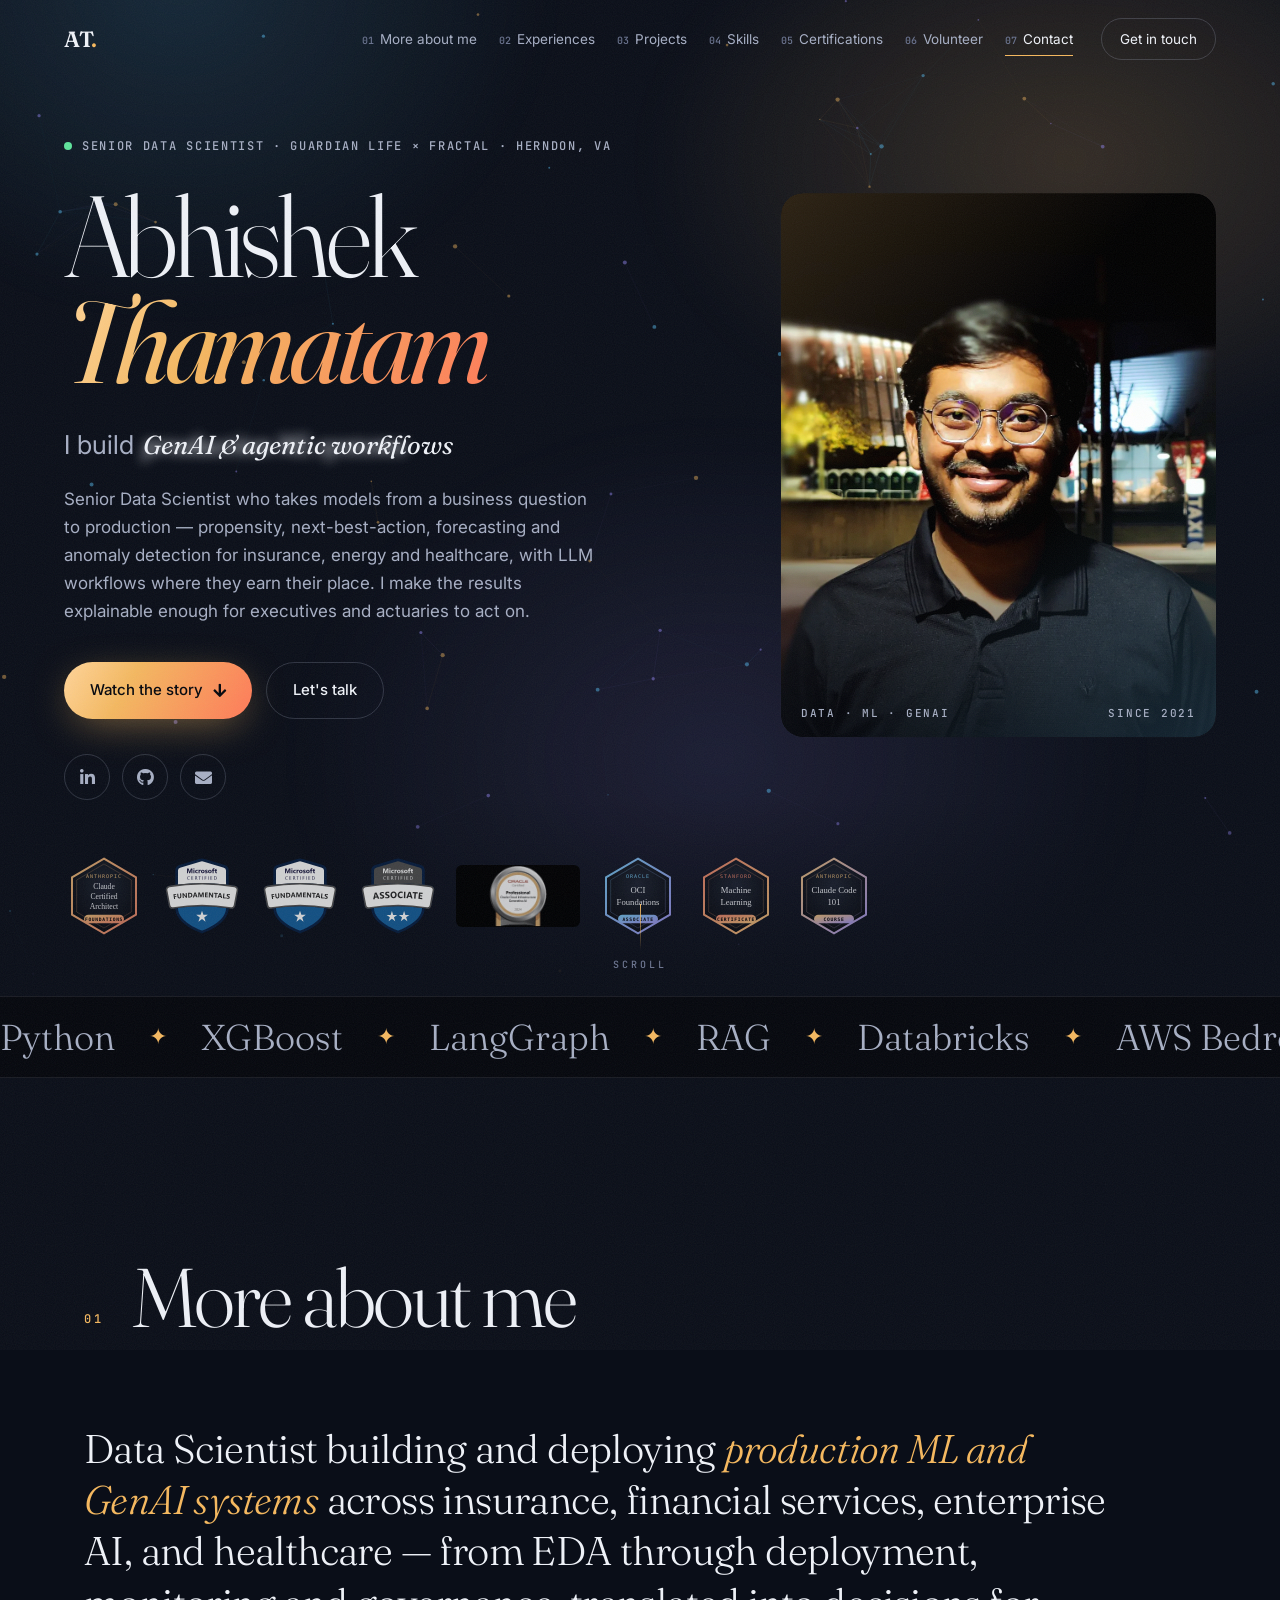
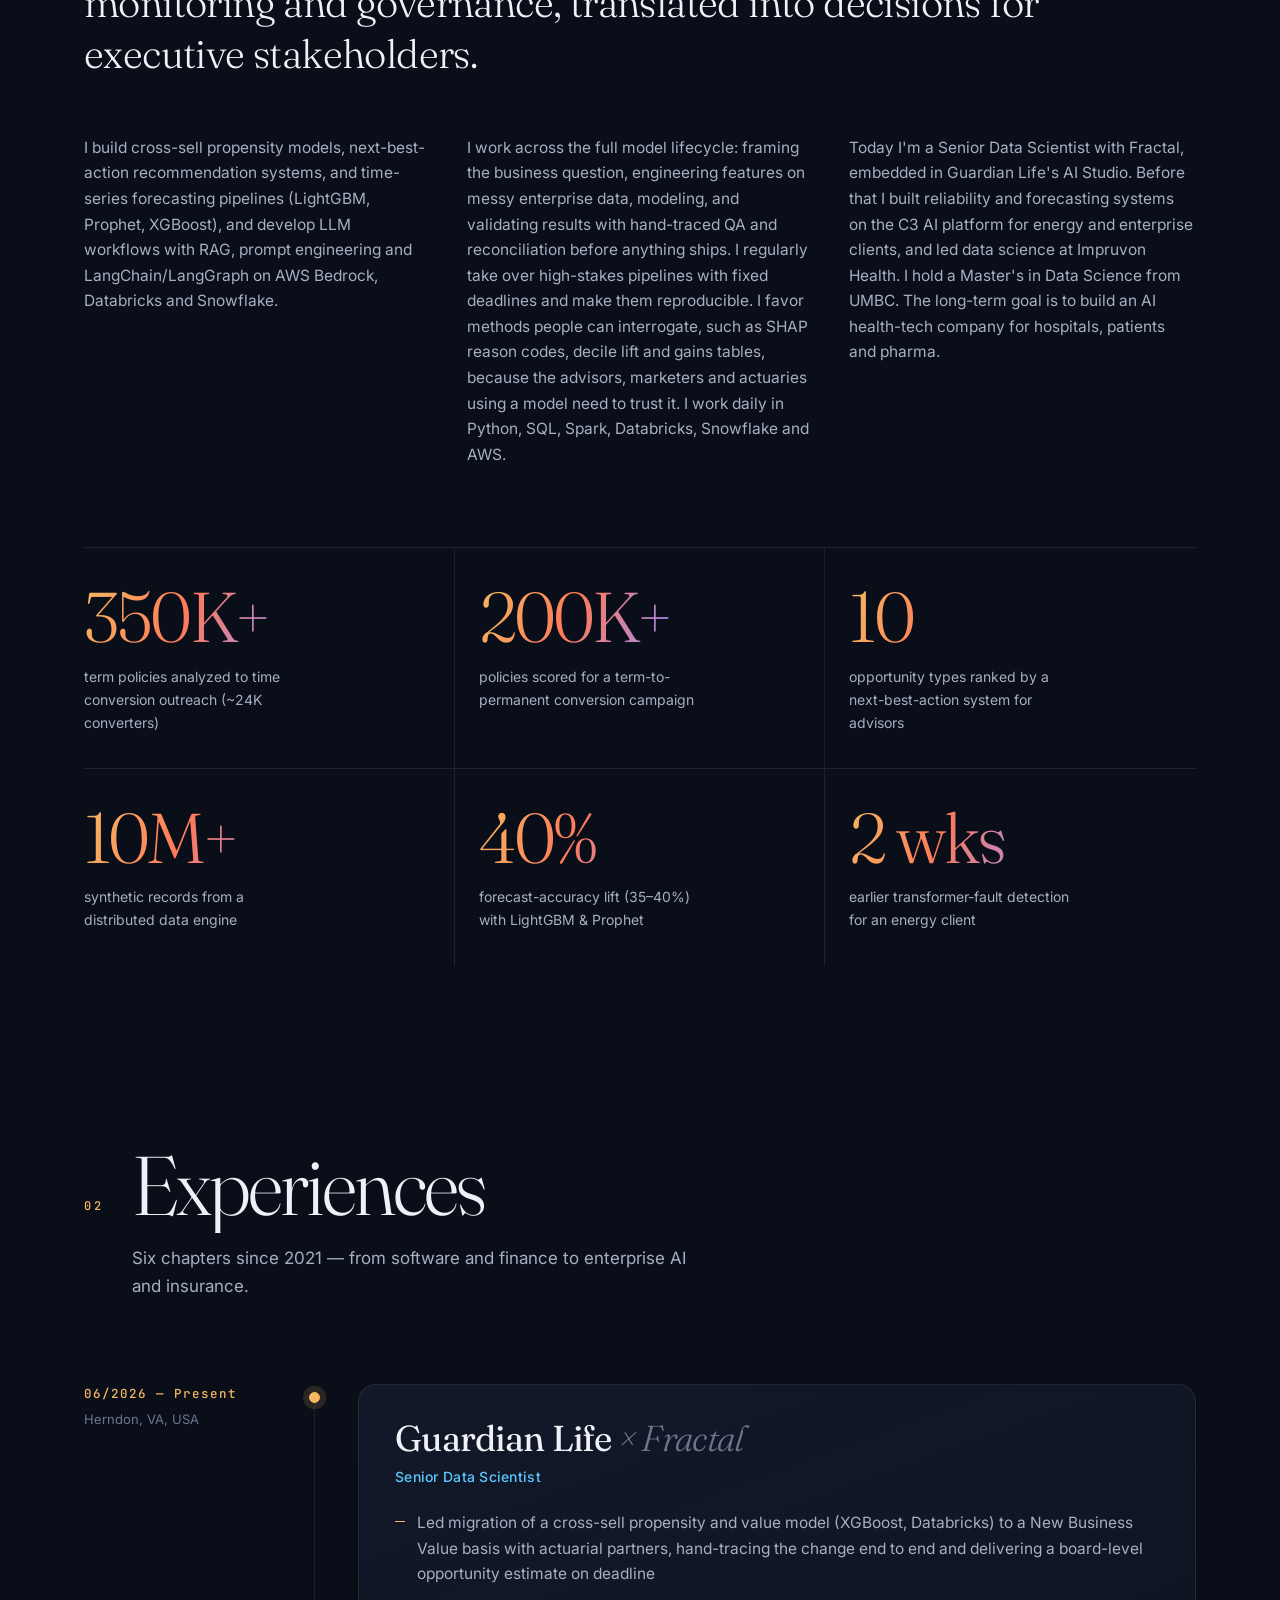
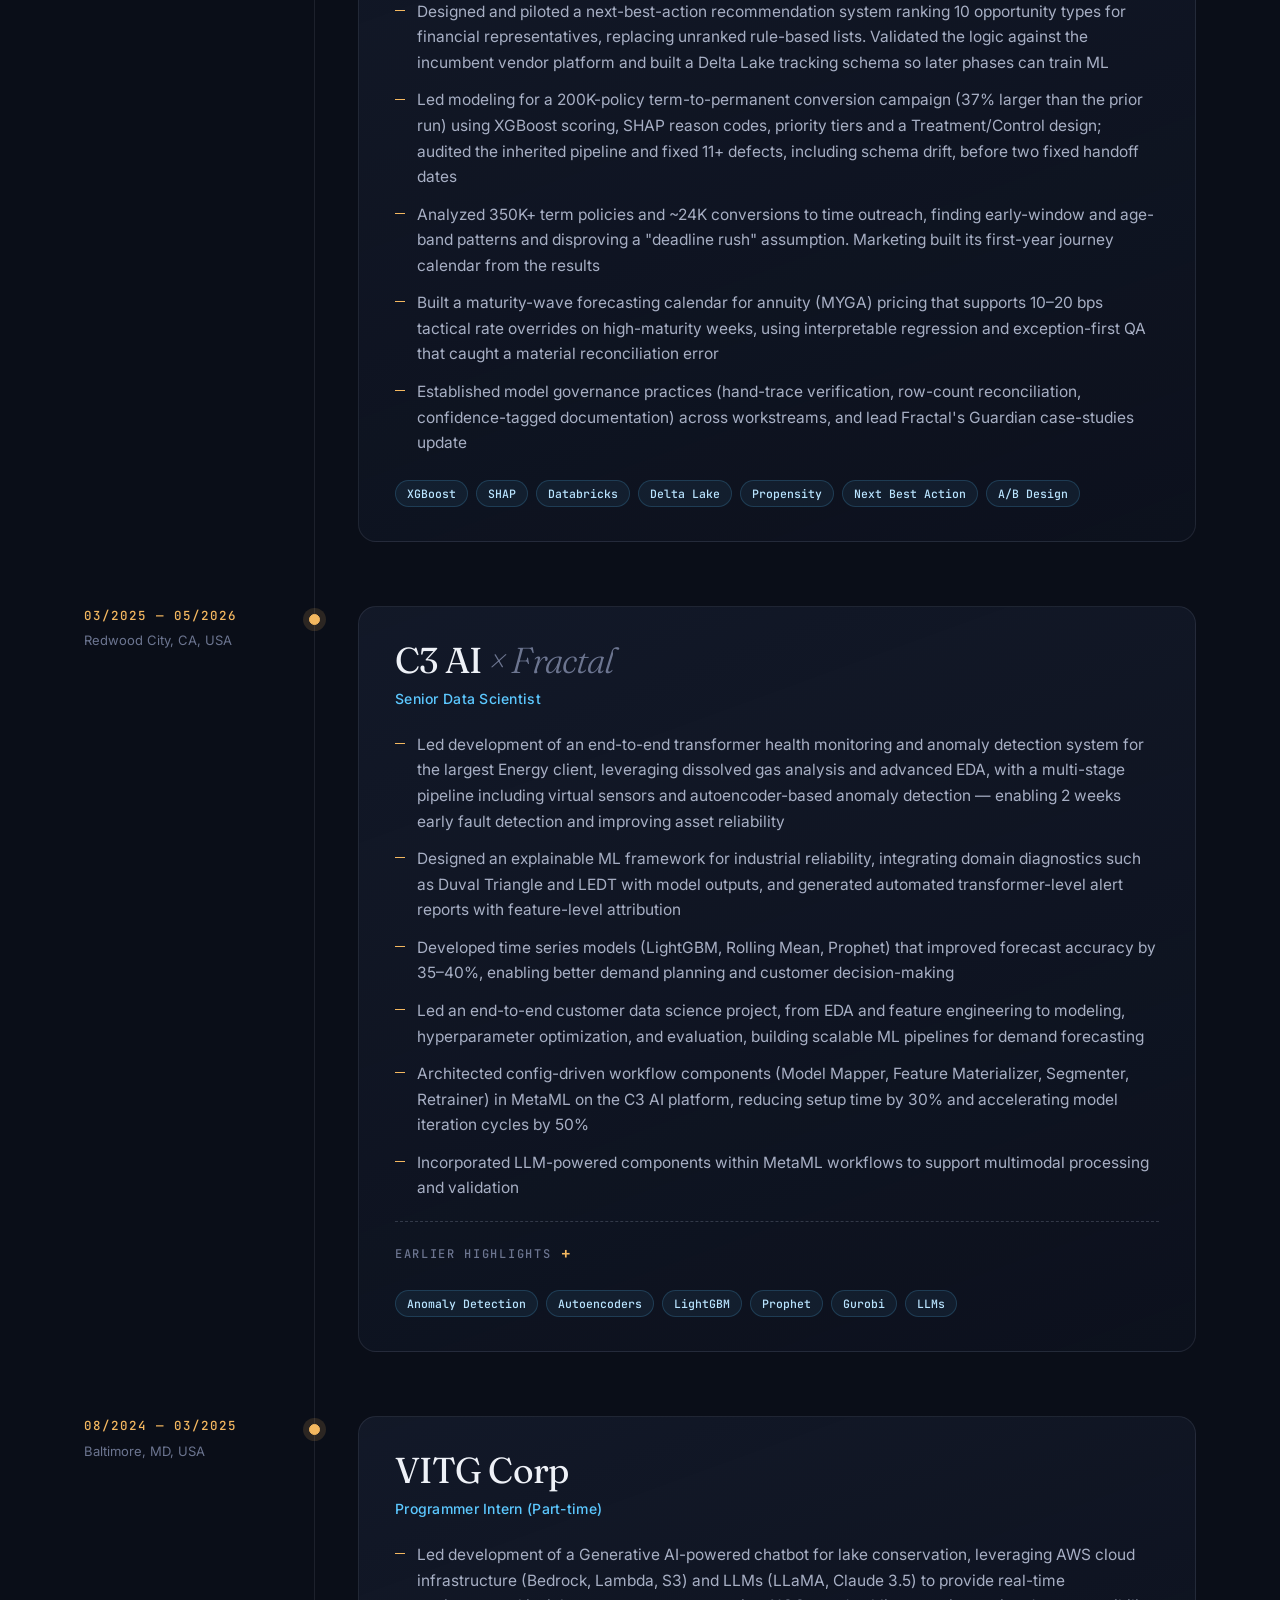
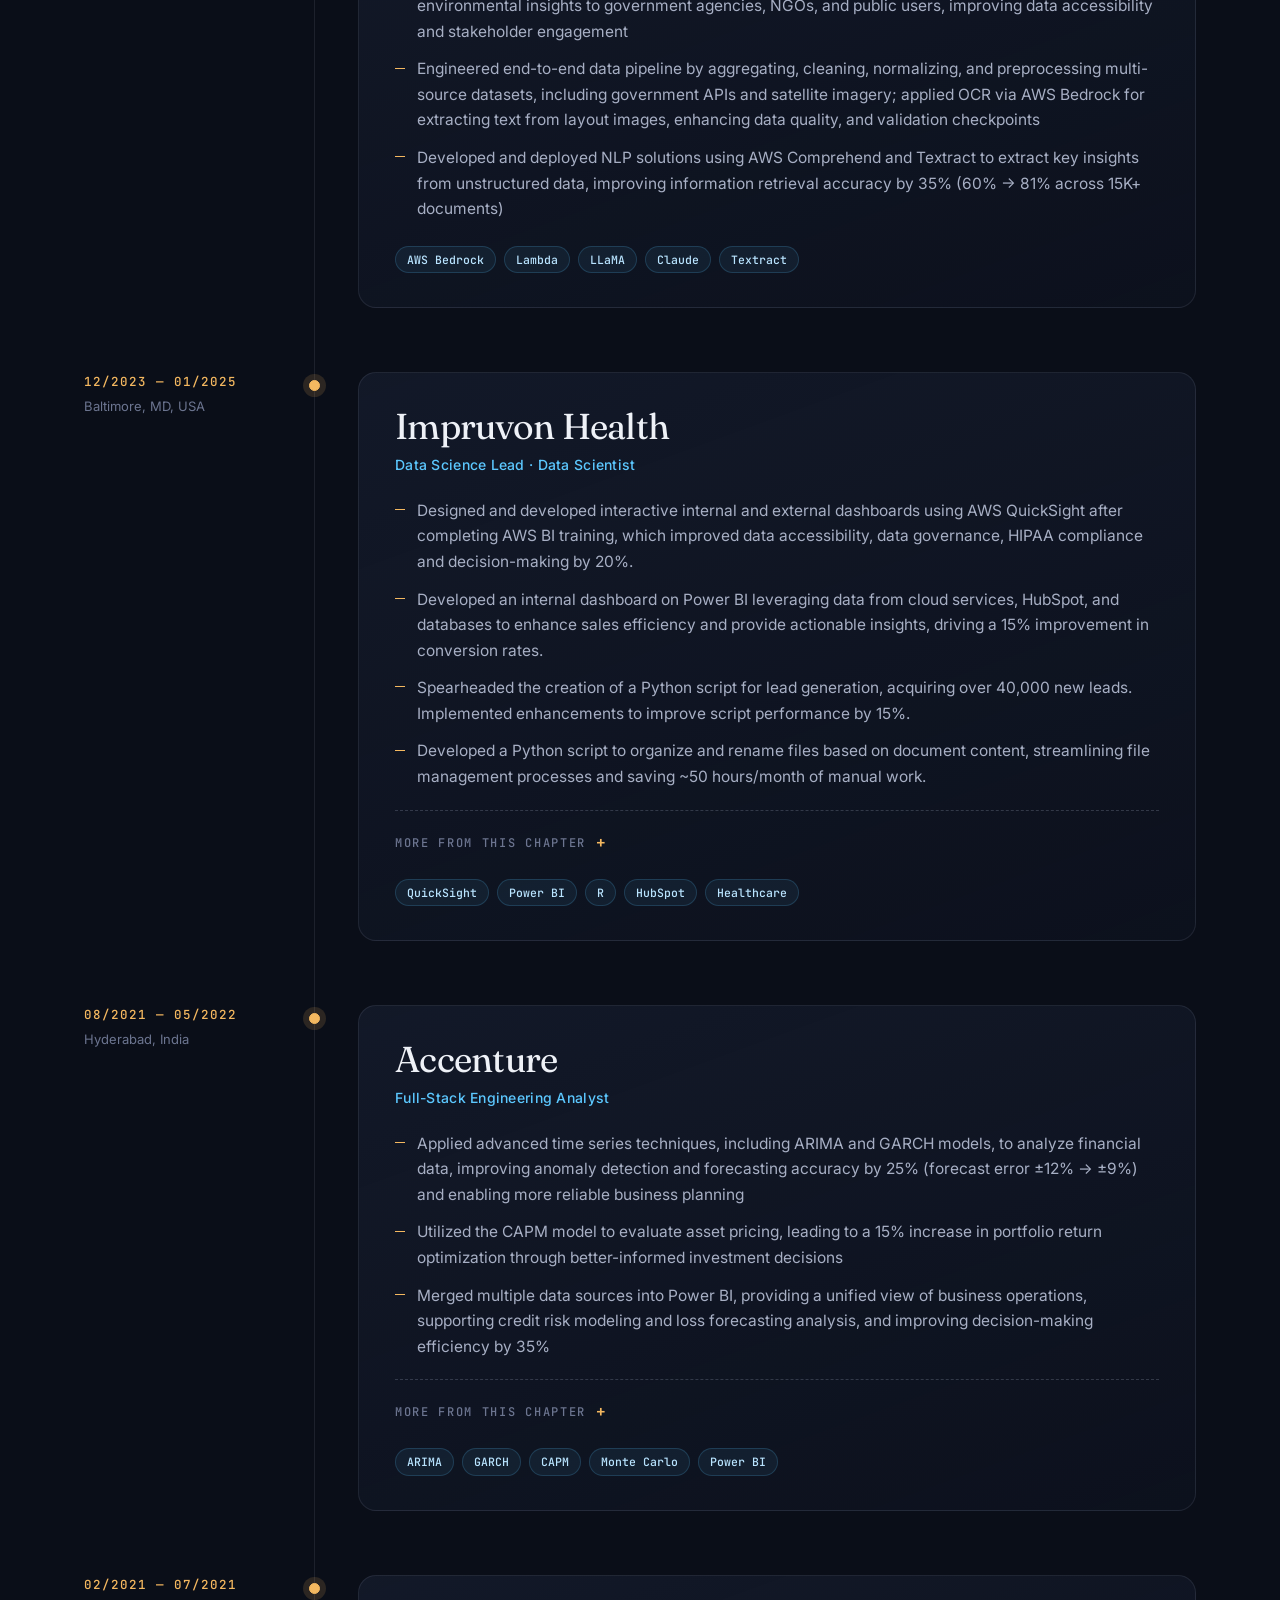
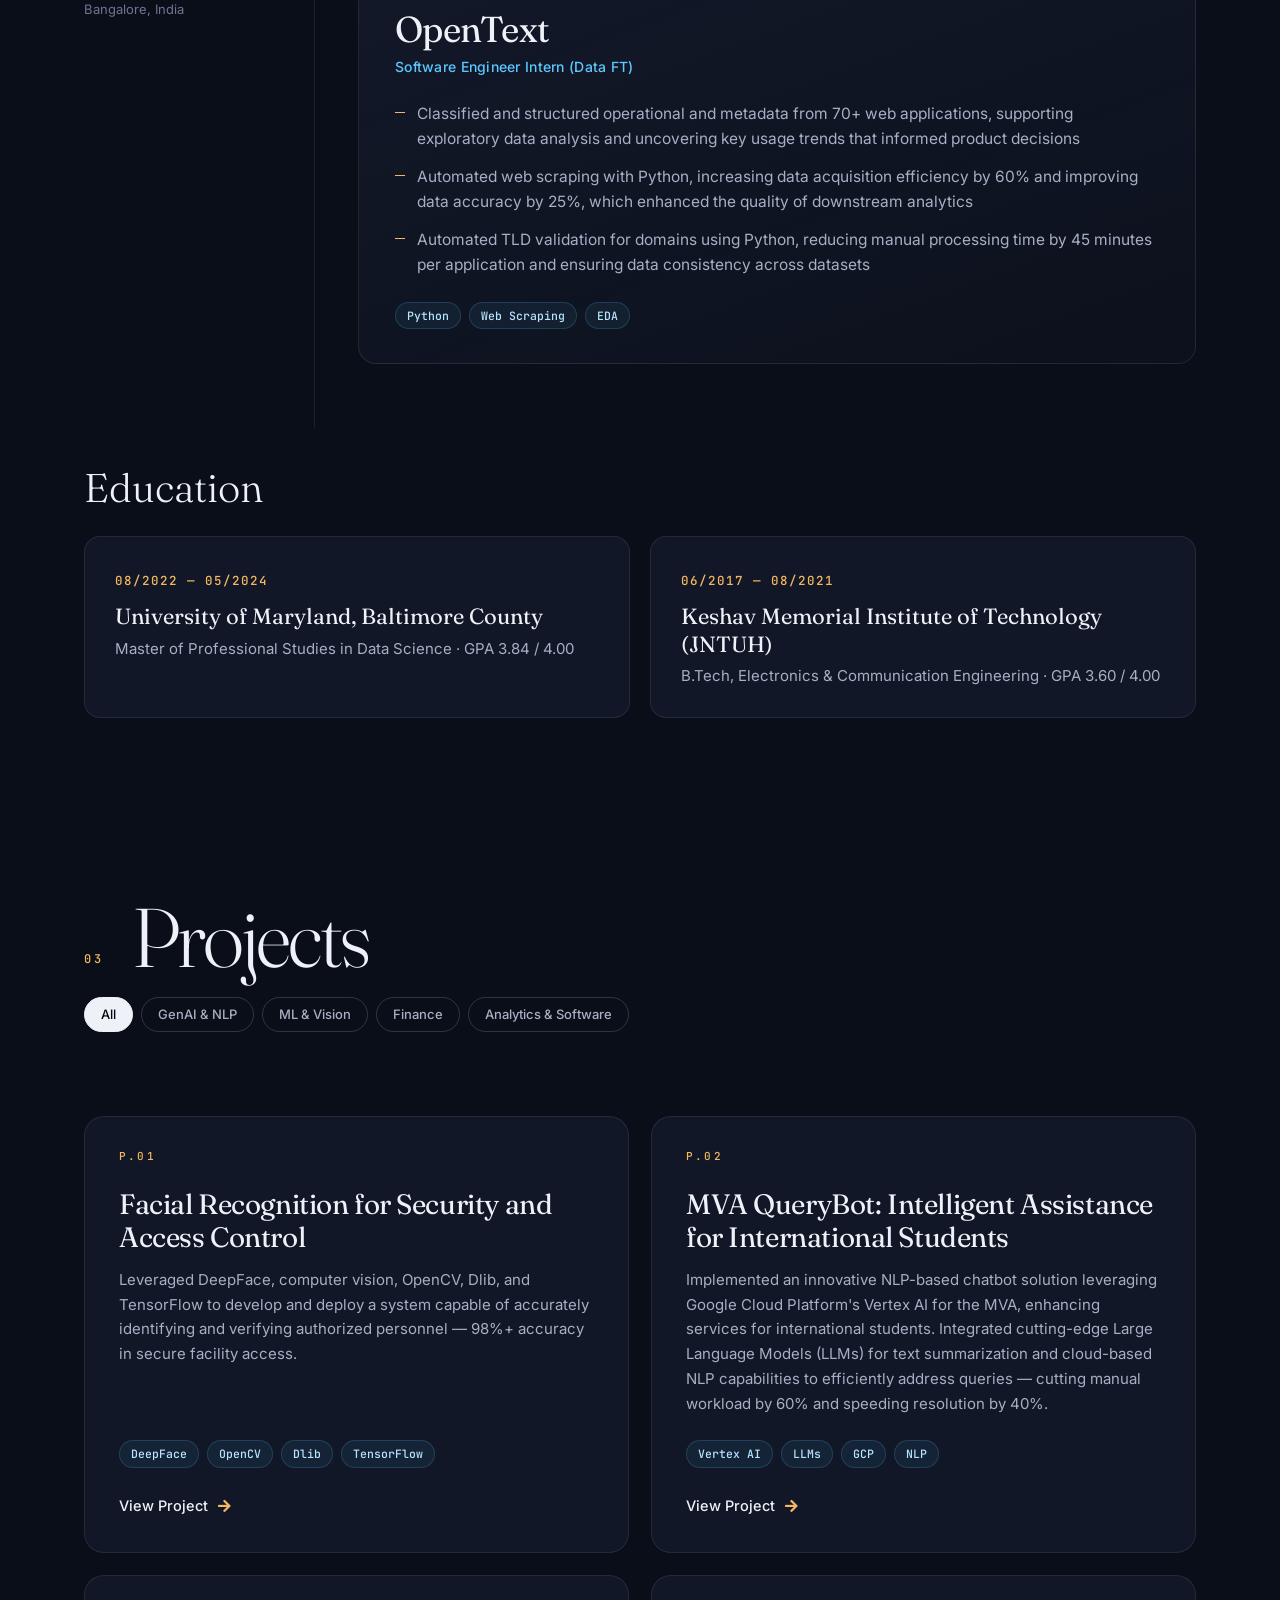
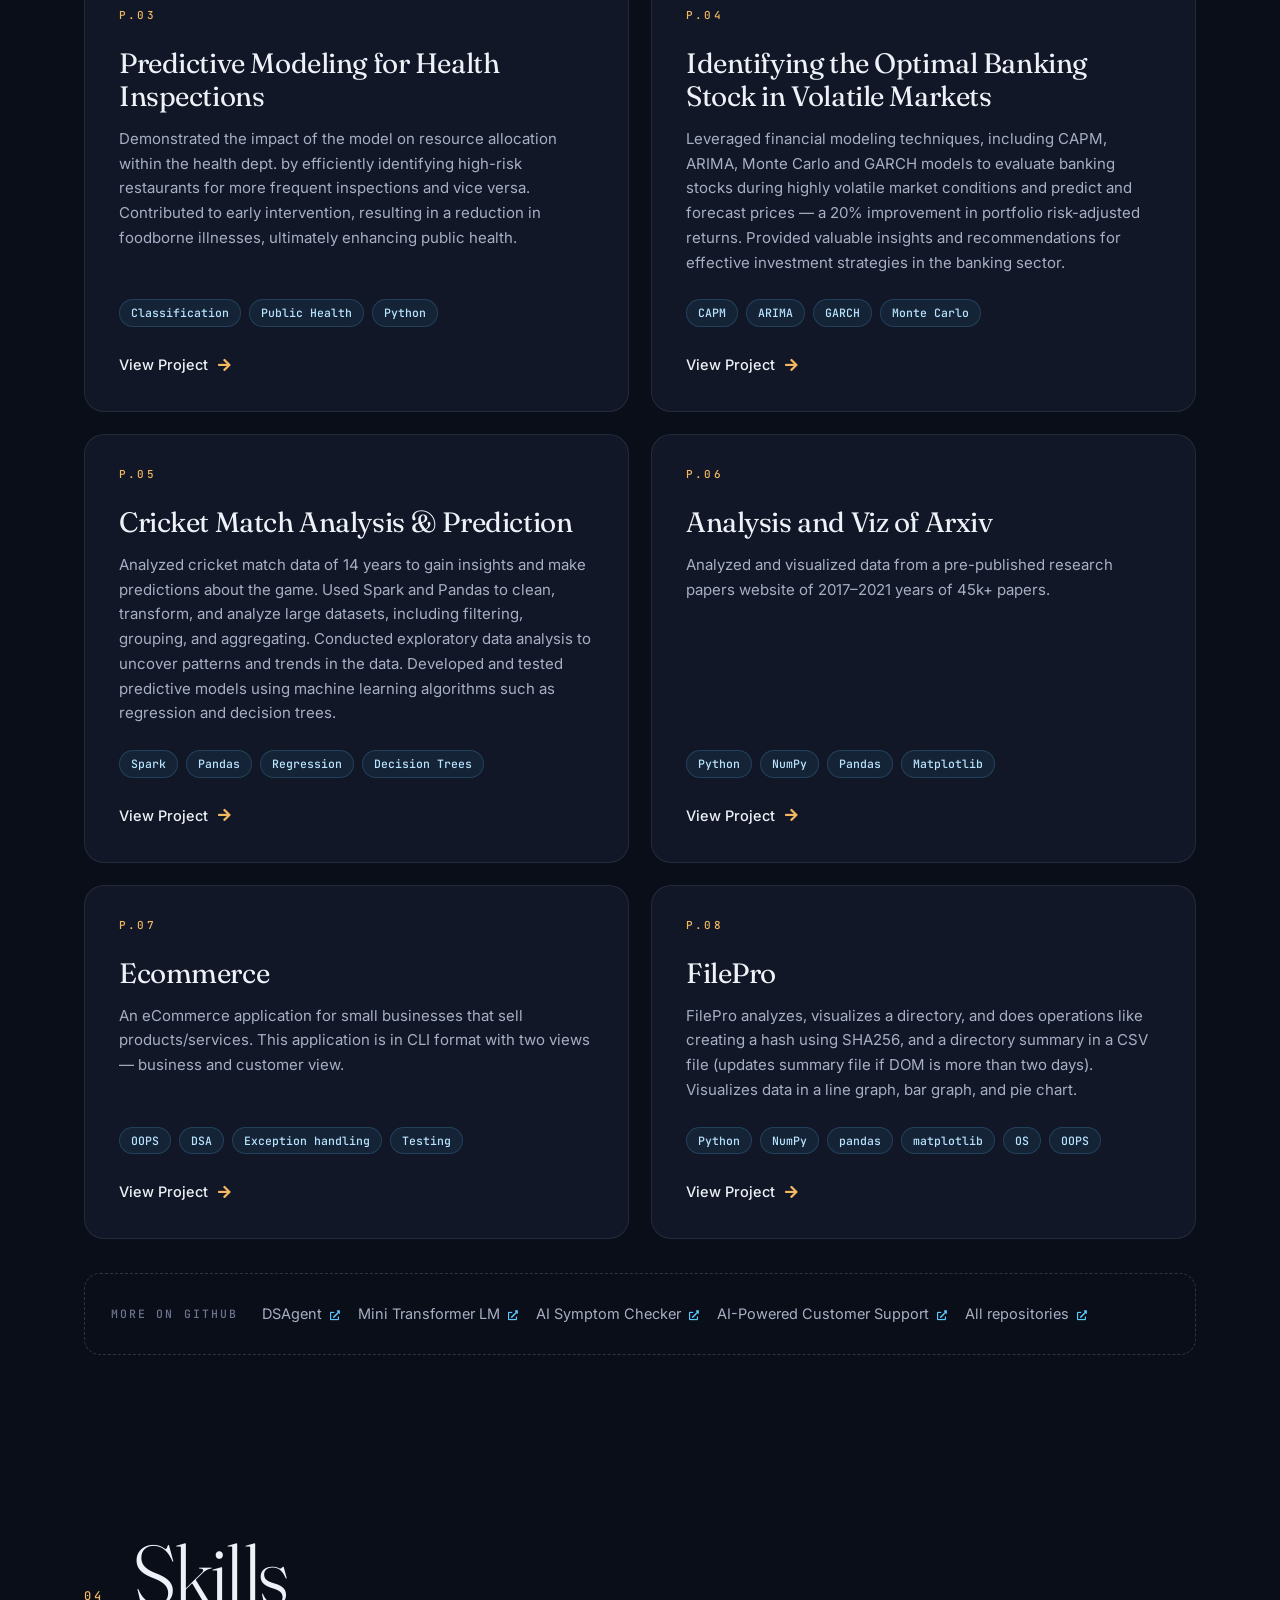
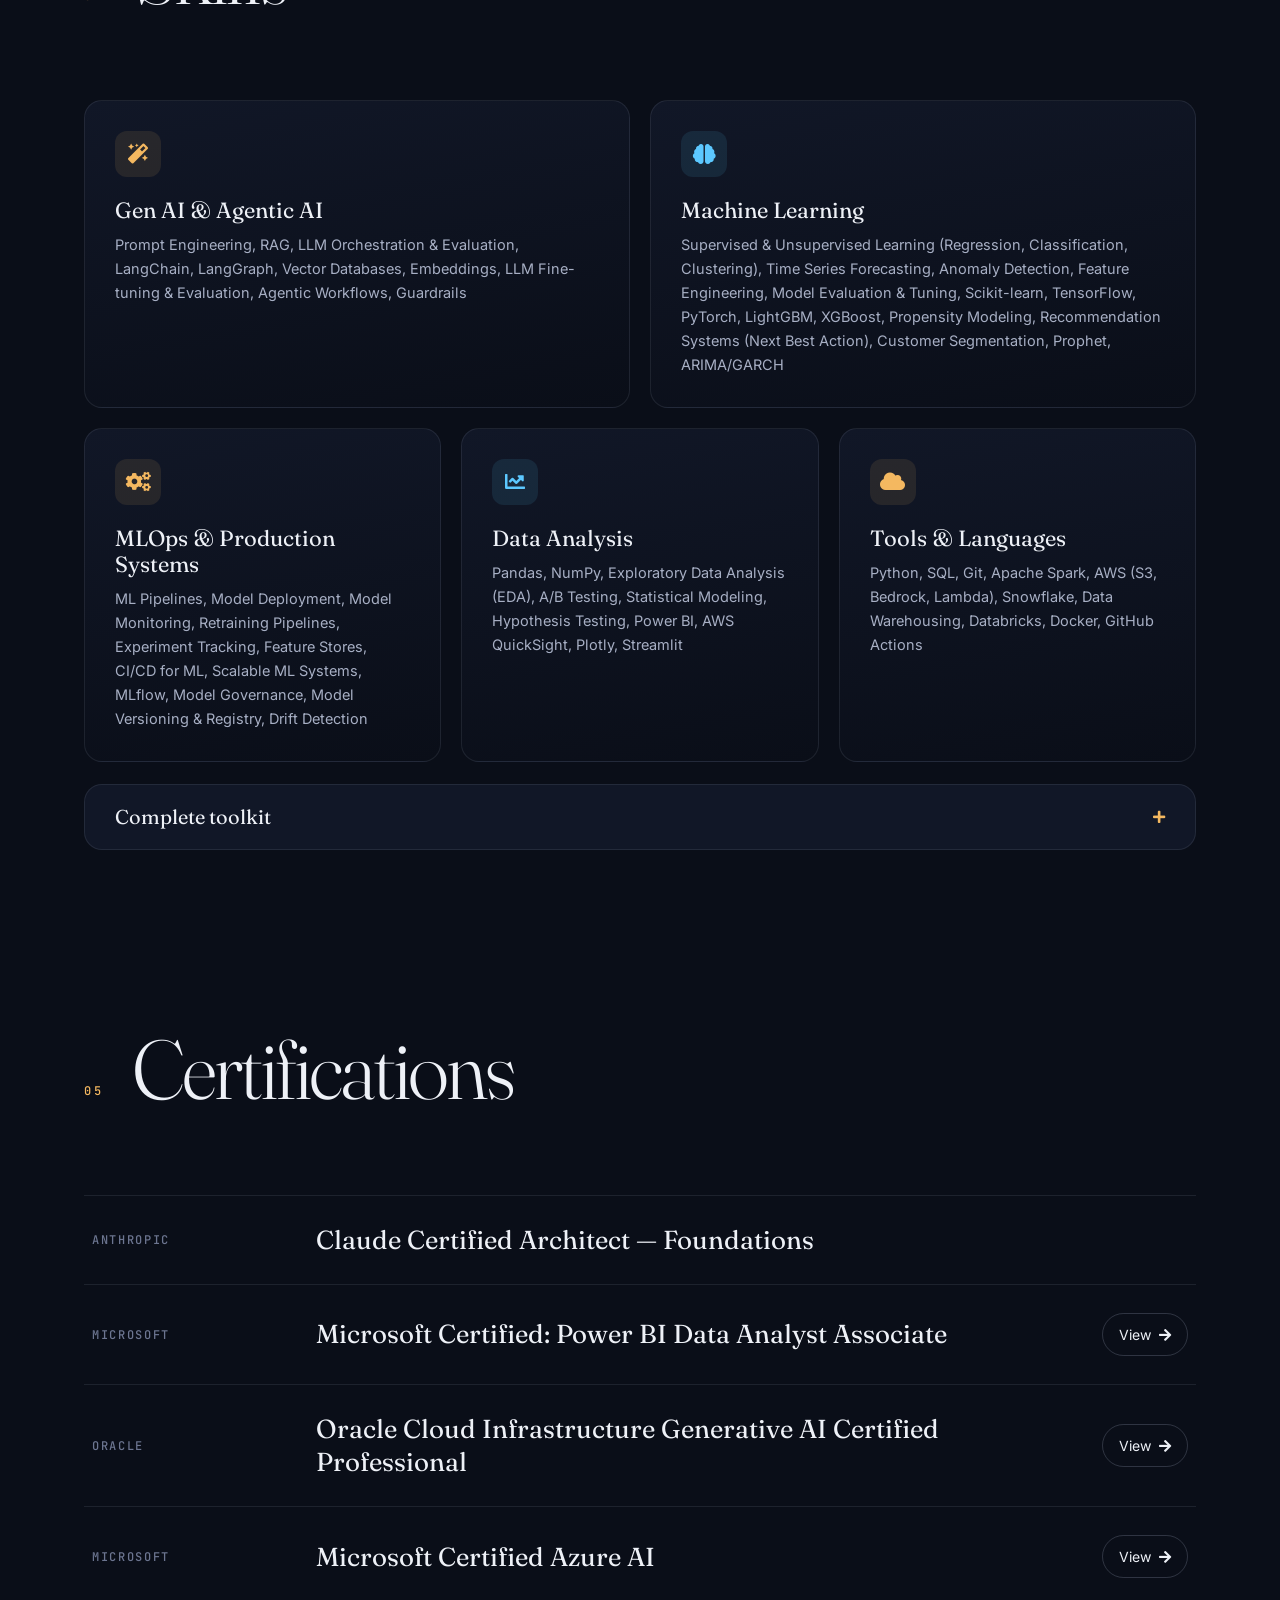
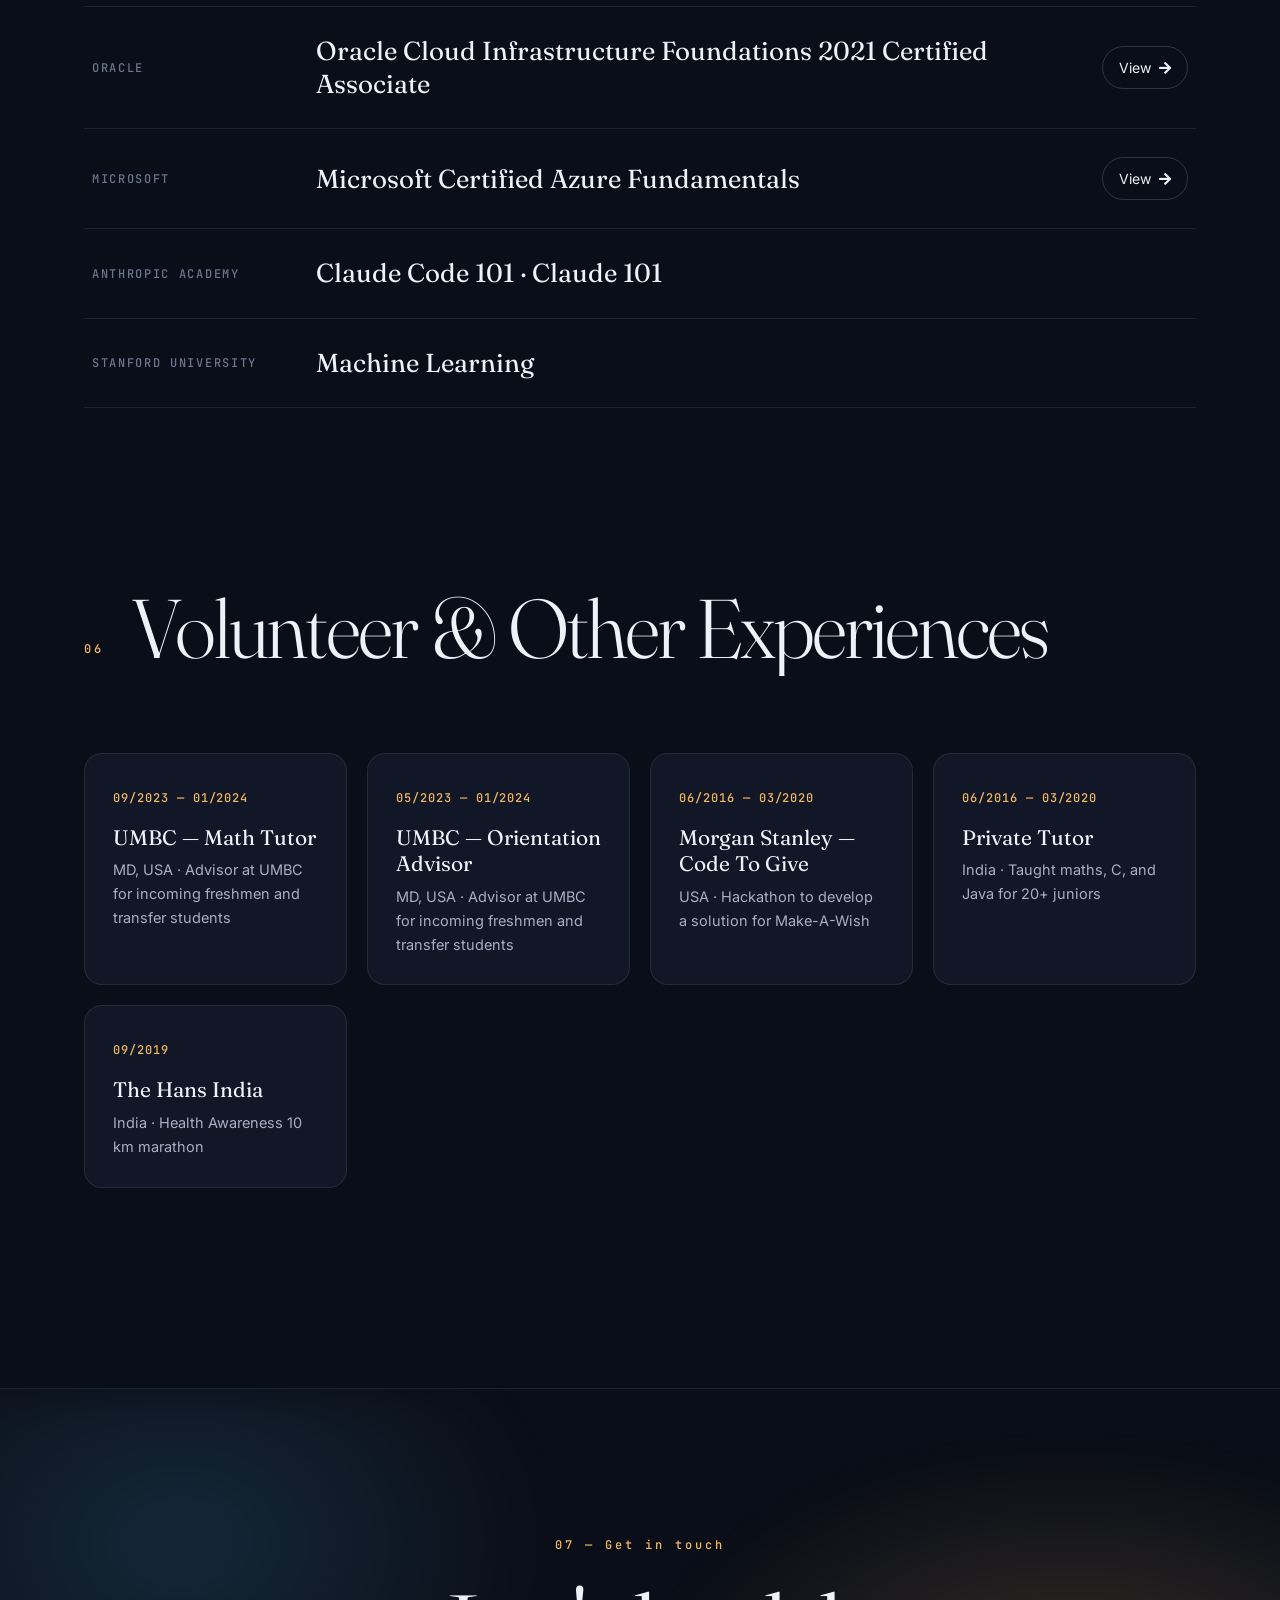
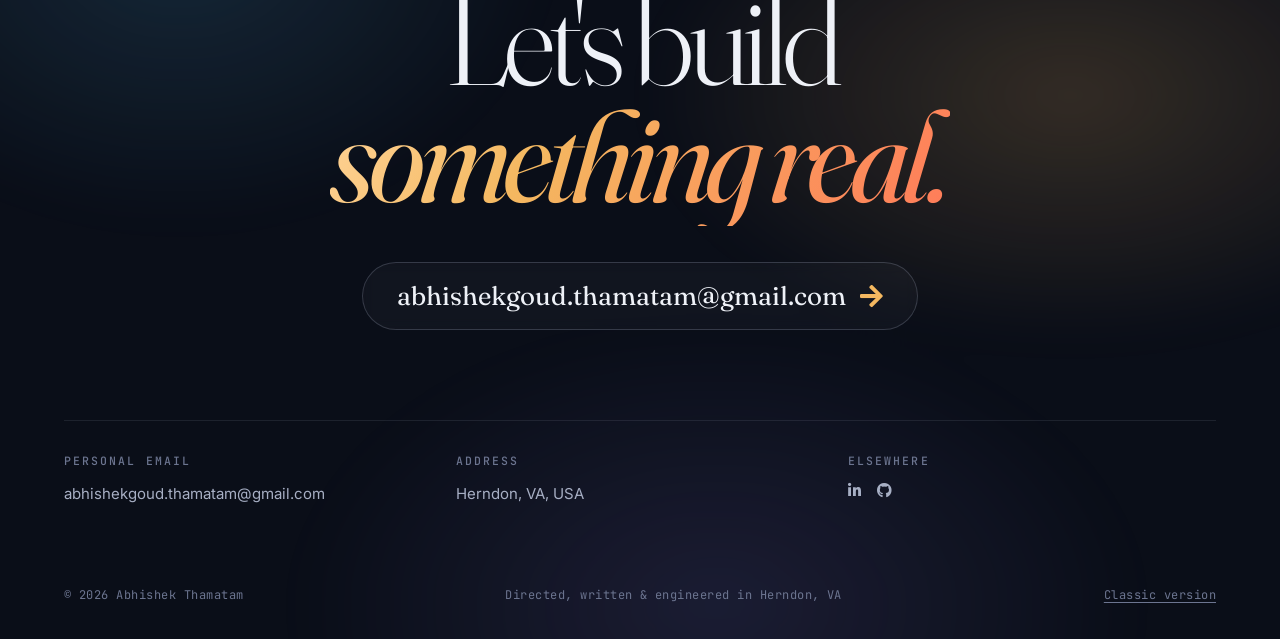
==== commit 0be10e59: "Senior-level copy, Guardian metrics, new badges, drop middle name and university email Co-Authored-B" ====
--- a/index.html
+++ b/index.html
@@ -3,11 +3,11 @@
 <head>
 	<meta charset="utf-8" />
 	<meta name="viewport" content="width=device-width, initial-scale=1" />
-	<title>Abhishek Goud Thamatam — Senior Data Scientist · ML & GenAI</title>
-	<meta name="description" content="Abhishek Goud Thamatam — Senior Data Scientist building production ML and GenAI systems across insurance, financial services, enterprise AI and healthcare." />
+	<title>Abhishek Thamatam — Senior Data Scientist · ML & GenAI</title>
+	<meta name="description" content="Abhishek Thamatam — Senior Data Scientist building production ML and GenAI systems across insurance, financial services, enterprise AI and healthcare." />
 	<meta name="keywords" content="Abhishek Thamatam, Data Scientist, Machine Learning, GenAI, LLM, RAG, LangGraph, Portfolio" />
 	<meta name="theme-color" content="#06080f" />
-	<meta property="og:title" content="Abhishek Goud Thamatam — Senior Data Scientist" />
+	<meta property="og:title" content="Abhishek Thamatam — Senior Data Scientist" />
 	<meta property="og:description" content="Production ML & GenAI systems — propensity models, next-best-action, forecasting, anomaly detection and LLM workflows." />
 	<meta property="og:image" content="images/portrait.jpg" />
 	<link rel="preconnect" href="https://fonts.googleapis.com" />
@@ -29,7 +29,7 @@
 		<div class="preloader__bar preloader__bar--bottom"></div>
 		<div class="preloader__inner">
 			<span class="preloader__label">A portfolio by</span>
-			<span class="preloader__name">Abhishek Goud Thamatam</span>
+			<span class="preloader__name">Abhishek Thamatam</span>
 			<span class="preloader__count"><span data-preload-count>0</span>%</span>
 		</div>
 	</div>
@@ -66,7 +66,7 @@
 					<p class="eyebrow reveal"><span class="dot"></span> Senior Data Scientist · Guardian Life × Fractal · Herndon, VA</p>
 					<h1 class="hero__title split">
 						<span class="line">Abhishek</span>
-						<span class="line">Goud <em>Thamatam</em></span>
+						<span class="line"><em>Thamatam</em></span>
 					</h1>
 					<p class="hero__role reveal">
 						I build
@@ -77,7 +77,7 @@
 							<span class="rotator__word">decisions from data</span>
 						</span>
 					</p>
-					<p class="hero__intro reveal">I am keen on learning and exploring more technologies and am passionate about coding and data. I aim to become a tech entrepreneur.</p>
+					<p class="hero__intro reveal">Senior Data Scientist who takes models from a business question to production — propensity, next-best-action, forecasting and anomaly detection for insurance, energy and healthcare, with LLM workflows where they earn their place. I make the results explainable enough for executives and actuaries to act on.</p>
 
 					<div class="hero__actions reveal">
 						<a href="#experience" class="btn btn--primary magnetic">Watch the story <i class="fas fa-arrow-down"></i></a>
@@ -94,17 +94,21 @@
 				<figure class="hero__portrait reveal reveal--clip" data-speed="-0.06">
 					<picture>
 						<source srcset="images/portrait.webp" type="image/webp" />
-						<img src="images/portrait.jpg" alt="Portrait of Abhishek Goud Thamatam" width="1400" height="1321" />
+						<img src="images/portrait.jpg" alt="Portrait of Abhishek Thamatam" width="1400" height="1321" />
 					</picture>
 					<figcaption><span>Data · ML · GenAI</span><span>Since 2021</span></figcaption>
 				</figure>
 			</div>
 
 			<div class="badges reveal" aria-label="Certification badges">
+				<img src="images/badge-claude-architect.svg" alt="Claude Certified Architect — Foundations" class="badge" />
 				<img src="images/AI badge.svg" alt="MS AI 900" class="badge" />
 				<img src="images/AZ 900 badge.svg" alt="MS AZ 900" class="badge" />
 				<img src="images/PowerBI.svg" alt="MS PL 300" class="badge" />
 				<img src="images/Oracle GenAI.jpg" alt="OCI GenAI" class="badge badge--wide" />
+				<img src="images/badge-oci-foundations.svg" alt="Oracle Cloud Infrastructure Foundations Associate" class="badge" />
+				<img src="images/badge-stanford-ml.svg" alt="Machine Learning — Stanford University" class="badge" />
+				<img src="images/badge-claude-code-101.svg" alt="Claude Code 101 — Anthropic Academy" class="badge" />
 			</div>
 
 			<a href="#first" class="scroll-cue" aria-label="Scroll to next section"><span></span>Scroll</a>
@@ -130,14 +134,16 @@
 
 				<div class="about__body">
 					<p class="reveal">I build cross-sell propensity models, next-best-action recommendation systems, and time-series forecasting pipelines (LightGBM, Prophet, XGBoost), and develop LLM workflows with RAG, prompt engineering and LangChain/LangGraph on AWS Bedrock, Databricks and Snowflake.</p>
-					<p class="reveal">I am keen on learning and exploring more technologies and am passionate about AI and data. I aim to become a tech entrepreneur. 2+ years of experience analyzing data, developing machine learning models, data mining large datasets, and performing data acquisition, validation, predictive modeling, and data visualization with 30+ team members. Proficient in applying Agile and Waterfall methodologies, tailoring strategies to meet project requirements for effective management. Expertise in data manipulation, analysis, and visualization using tools like NumPy, Pandas, Matplotlib, SciPy, and ggplot2. Knowledge of creating impactful visualizations using Tableau and Power BI, enhancing data-driven decision-making. Experienced in utilizing AWS cloud services.</p>
-					<p class="reveal">I currently work as a Senior Data Scientist with Fractal, embedded at Guardian Life's AI Studio, after working on C3 AI's platform. I completed my Master's in Data Science at the University of Maryland, Baltimore County, and worked as Data Science Lead at Impruvon Health. The previous years have been incredible learning opportunities for me. They have undoubtedly assisted me in developing vital skills that I will need to go forward, whether it is programming or non-technical abilities such as productivity, decision-making, organizational skills, creative skills, etc.</p>
+					<p class="reveal">I work across the full model lifecycle: framing the business question, engineering features on messy enterprise data, modeling, and validating results with hand-traced QA and reconciliation before anything ships. I regularly take over high-stakes pipelines with fixed deadlines and make them reproducible. I favor methods people can interrogate, such as SHAP reason codes, decile lift and gains tables, because the advisors, marketers and actuaries using a model need to trust it. I work daily in Python, SQL, Spark, Databricks, Snowflake and AWS.</p>
+					<p class="reveal">Today I'm a Senior Data Scientist with Fractal, embedded in Guardian Life's AI Studio. Before that I built reliability and forecasting systems on the C3 AI platform for energy and enterprise clients, and led data science at Impruvon Health. I hold a Master's in Data Science from UMBC. The long-term goal is to build an AI health-tech company for hospitals, patients and pharma.</p>
 				</div>
 
 				<dl class="stats">
-					<div class="stat reveal"><dt><span data-count="350" data-suffix="K+">0</span></dt><dd>term policies analyzed to time conversion outreach</dd></div>
+					<div class="stat reveal"><dt><span data-count="350" data-suffix="K+">0</span></dt><dd>term policies analyzed to time conversion outreach (~24K converters)</dd></div>
+					<div class="stat reveal"><dt><span data-count="200" data-suffix="K+">0</span></dt><dd>policies scored for a term-to-permanent conversion campaign</dd></div>
+					<div class="stat reveal"><dt><span data-count="10">0</span></dt><dd>opportunity types ranked by a next-best-action system for advisors</dd></div>
 					<div class="stat reveal"><dt><span data-count="10" data-suffix="M+">0</span></dt><dd>synthetic records from a distributed data engine</dd></div>
-					<div class="stat reveal"><dt><span data-count="40" data-suffix="%">0</span></dt><dd>forecast-accuracy lift with LightGBM &amp; Prophet</dd></div>
+					<div class="stat reveal"><dt><span data-count="40" data-suffix="%">0</span></dt><dd>forecast-accuracy lift (35–40%) with LightGBM &amp; Prophet</dd></div>
 					<div class="stat reveal"><dt><span data-count="2" data-suffix=" wks">0</span></dt><dd>earlier transformer-fault detection for an energy client</dd></div>
 				</dl>
 			</div>
@@ -148,27 +154,28 @@
 			<header class="chapter__head">
 				<span class="chapter__num">02</span>
 				<h2 class="chapter__title split"><span class="line">Experiences</span></h2>
-				<p class="chapter__sub reveal">Five years, six chapters — from software and finance to enterprise AI and insurance.</p>
+				<p class="chapter__sub reveal">Six chapters since 2021 — from software and finance to enterprise AI and insurance.</p>
 			</header>
 
 			<ol class="timeline">
 
 				<li class="job reveal">
 					<div class="job__meta">
-						<span class="job__date">05/2026 — Present</span>
+						<span class="job__date">06/2026 — Present</span>
 						<span class="job__place">Herndon, VA, USA</span>
 					</div>
 					<div class="job__card">
 						<h3>Guardian Life <span>× Fractal</span></h3>
 						<p class="job__role">Senior Data Scientist</p>
 						<ul>
-							<li>Led migration of a cross-sell propensity and value model (XGBoost, Databricks) to a New Business Value basis with actuarial partners, delivering a board-level opportunity estimate on deadline</li>
-							<li>Designed and piloted a next-best-action recommendation system ranking 10 opportunity types for financial representatives, with a Delta Lake tracking schema built to support future ML</li>
-							<li>Led modeling for a 200K-policy term-to-permanent conversion campaign using XGBoost scoring, SHAP reason codes, priority tiers, and Treatment/Control design, and fixed 11+ defects in the inherited pipeline</li>
-							<li>Analyzed 350K+ term policies to time conversion outreach, finding early-window and age-band patterns that shaped a marketing journey calendar</li>
-							<li>Established model governance practices (hand-trace verification, row-count reconciliation, confidence-tagged documentation) that cut rework across workstreams</li>
+							<li>Led migration of a cross-sell propensity and value model (XGBoost, Databricks) to a New Business Value basis with actuarial partners, hand-tracing the change end to end and delivering a board-level opportunity estimate on deadline</li>
+							<li>Designed and piloted a next-best-action recommendation system ranking 10 opportunity types for financial representatives, replacing unranked rule-based lists. Validated the logic against the incumbent vendor platform and built a Delta Lake tracking schema so later phases can train ML</li>
+							<li>Led modeling for a 200K-policy term-to-permanent conversion campaign (37% larger than the prior run) using XGBoost scoring, SHAP reason codes, priority tiers and a Treatment/Control design; audited the inherited pipeline and fixed 11+ defects, including schema drift, before two fixed handoff dates</li>
+							<li>Analyzed 350K+ term policies and ~24K conversions to time outreach, finding early-window and age-band patterns and disproving a "deadline rush" assumption. Marketing built its first-year journey calendar from the results</li>
+							<li>Built a maturity-wave forecasting calendar for annuity (MYGA) pricing that supports 10–20 bps tactical rate overrides on high-maturity weeks, using interpretable regression and exception-first QA that caught a material reconciliation error</li>
+							<li>Established model governance practices (hand-trace verification, row-count reconciliation, confidence-tagged documentation) across workstreams, and lead Fractal's Guardian case-studies update</li>
 						</ul>
-						<div class="tags"><span>XGBoost</span><span>SHAP</span><span>Databricks</span><span>Delta Lake</span><span>Propensity</span><span>NBA</span></div>
+						<div class="tags"><span>XGBoost</span><span>SHAP</span><span>Databricks</span><span>Delta Lake</span><span>Propensity</span><span>Next Best Action</span><span>A/B Design</span></div>
 					</div>
 				</li>
 
@@ -483,6 +490,10 @@
 					<a href="https://drive.google.com/file/d/1dpHxbSik2gFe1VaXyirgkB4eh_DvXVuT/view?usp=sharing" class="cert__link">View <i class="fas fa-arrow-right"></i></a>
 				</li>
 				<li class="cert reveal">
+					<span class="cert__issuer">Anthropic Academy</span>
+					<h3>Claude Code 101 · Claude 101</h3>
+				</li>
+				<li class="cert reveal">
 					<span class="cert__issuer">Stanford University</span>
 					<h3>Machine Learning</h3>
 				</li>
@@ -517,7 +528,6 @@
 
 			<ul class="finale__items">
 				<li class="reveal"><h3>Personal Email</h3><a href="mailto:abhishekgoud.thamatam@gmail.com">abhishekgoud.thamatam@gmail.com</a></li>
-				<li class="reveal"><h3>University Email</h3><a href="mailto:tf53379@umbc.edu">tf53379@umbc.edu</a></li>
 				<li class="reveal"><h3>Address</h3><span>Herndon, VA, USA</span></li>
 				<li class="reveal"><h3>Elsewhere</h3>
 					<span class="finale__socials">
@@ -528,7 +538,7 @@
 			</ul>
 
 			<footer class="credits">
-				<span>© <span data-year>2026</span> Abhishek Goud Thamatam</span>
+				<span>© <span data-year>2026</span> Abhishek Thamatam</span>
 				<span>Directed, written &amp; engineered in Herndon, VA</span>
 				<a href="classic.html">Classic version</a>
 			</footer>
--- a/assets/css/cinematic.css
+++ b/assets/css/cinematic.css
@@ -169,8 +169,8 @@
 .hero__portrait figcaption { position: absolute; z-index: 2; left: 20px; right: 20px; bottom: 18px; display: flex; justify-content: space-between; font: 500 11px/1 var(--f-mono); letter-spacing: .16em; text-transform: uppercase; color: var(--text-dim); }
 
 .badges { width: 100%; max-width: var(--max); margin: 56px auto 0; display: flex; flex-wrap: wrap; align-items: center; gap: 18px; }
-.badge { height: 68px; width: auto; filter: grayscale(.25) brightness(.95); opacity: .85; transition: transform .4s var(--ease-out), filter .4s, opacity .4s; }
-.badge--wide { height: 54px; border-radius: 6px; }
+.badge { height: 80px; width: auto; filter: grayscale(.25) brightness(.95); opacity: .85; transition: transform .4s var(--ease-out), filter .4s, opacity .4s; }
+.badge--wide { height: 62px; border-radius: 6px; }
 .badge:hover { transform: translateY(-4px) scale(1.04); filter: none; opacity: 1; }
 
 .scroll-cue { position: absolute; left: 50%; bottom: 26px; transform: translateX(-50%); display: flex; flex-direction: column; align-items: center; gap: 10px; font: 500 10px/1 var(--f-mono); letter-spacing: .3em; text-transform: uppercase; color: var(--text-mute); }
@@ -211,10 +211,11 @@
 .about__lead em { font-style: italic; color: var(--amber); }
 .about__body { display: grid; grid-template-columns: repeat(3, 1fr); gap: 36px; color: var(--text-dim); font-size: 15.5px; }
 .about__body p { margin: 0; }
-.stats { margin: 80px 0 0; display: grid; grid-template-columns: repeat(4, 1fr); border-top: 1px solid var(--line); }
-.stat { padding: 34px 24px 0 0; border-right: 1px solid var(--line); }
-.stat + .stat { padding-left: 24px; }
-.stat:last-child { border-right: 0; }
+.stats { margin: 80px 0 0; display: grid; grid-template-columns: repeat(3, 1fr); border-top: 1px solid var(--line); }
+.stat { padding: 34px 24px 34px 24px; border-right: 1px solid var(--line); }
+.stat:nth-child(3n+1) { padding-left: 0; }
+.stat:nth-child(3n) { border-right: 0; }
+.stat:nth-child(n+4) { border-top: 1px solid var(--line); }
 .stat dt { font: 300 clamp(44px, 5.5vw, 72px)/1 var(--f-display); letter-spacing: -.04em; background: var(--grad-full); -webkit-background-clip: text; background-clip: text; color: transparent; margin-bottom: 12px; }
 .stat dd { margin: 0; color: var(--text-dim); font-size: 14px; max-width: 220px; }
 
@@ -329,7 +330,7 @@
 .finale__mail:hover { background: var(--text); color: var(--ink-0); }
 .finale__mail i { color: var(--amber); transition: transform .4s var(--ease-out); }
 .finale__mail:hover i { transform: translateX(6px); color: var(--ember); }
-.finale__items { list-style: none; padding: 0; margin: 90px auto 0; max-width: var(--max); display: grid; grid-template-columns: repeat(4, 1fr); gap: 24px; text-align: left; border-top: 1px solid var(--line); padding-top: 34px; }
+.finale__items { list-style: none; padding: 0; margin: 90px auto 0; max-width: var(--max); display: grid; grid-template-columns: repeat(3, 1fr); gap: 24px; text-align: left; border-top: 1px solid var(--line); padding-top: 34px; }
 .finale__items h3 { font: 500 11.5px/1 var(--f-mono); letter-spacing: .18em; text-transform: uppercase; color: var(--text-mute); margin: 0 0 12px; }
 .finale__items a, .finale__items span { color: var(--text-dim); font-size: 15px; word-break: break-word; }
 .finale__items a:hover { color: var(--text); }
@@ -356,6 +357,8 @@
 	.stats { grid-template-columns: 1fr 1fr; }
 	.stat { border-right: 0; border-bottom: 1px solid var(--line); padding: 28px 16px 28px 0 !important; }
 	.stat:nth-child(odd) { border-right: 1px solid var(--line); }
+	.stat:nth-child(even) { border-right: 0; }
+	.stat:nth-child(n+4) { border-top: 0; }
 	.stat:nth-child(even) { padding-left: 20px !important; }
 	.projects, .edu__grid { grid-template-columns: 1fr; }
 	.skills { grid-template-columns: 1fr; }
